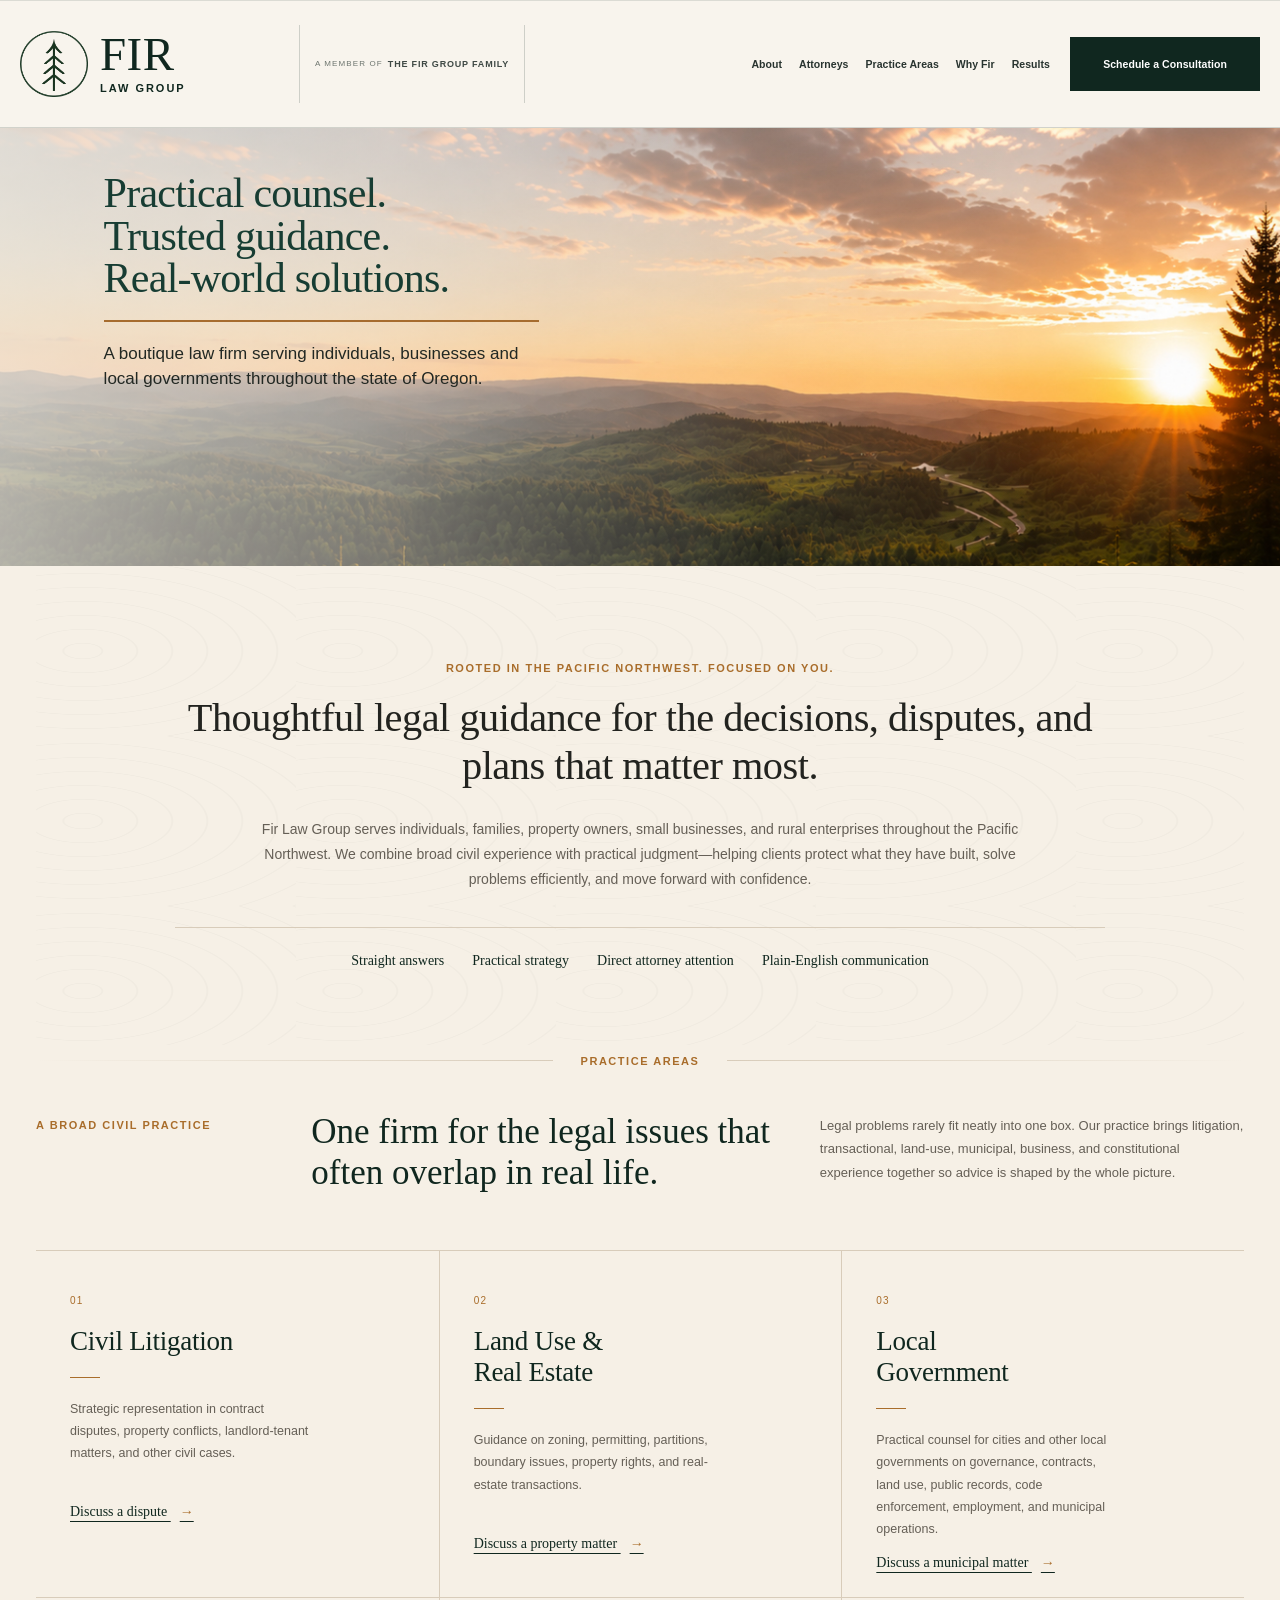
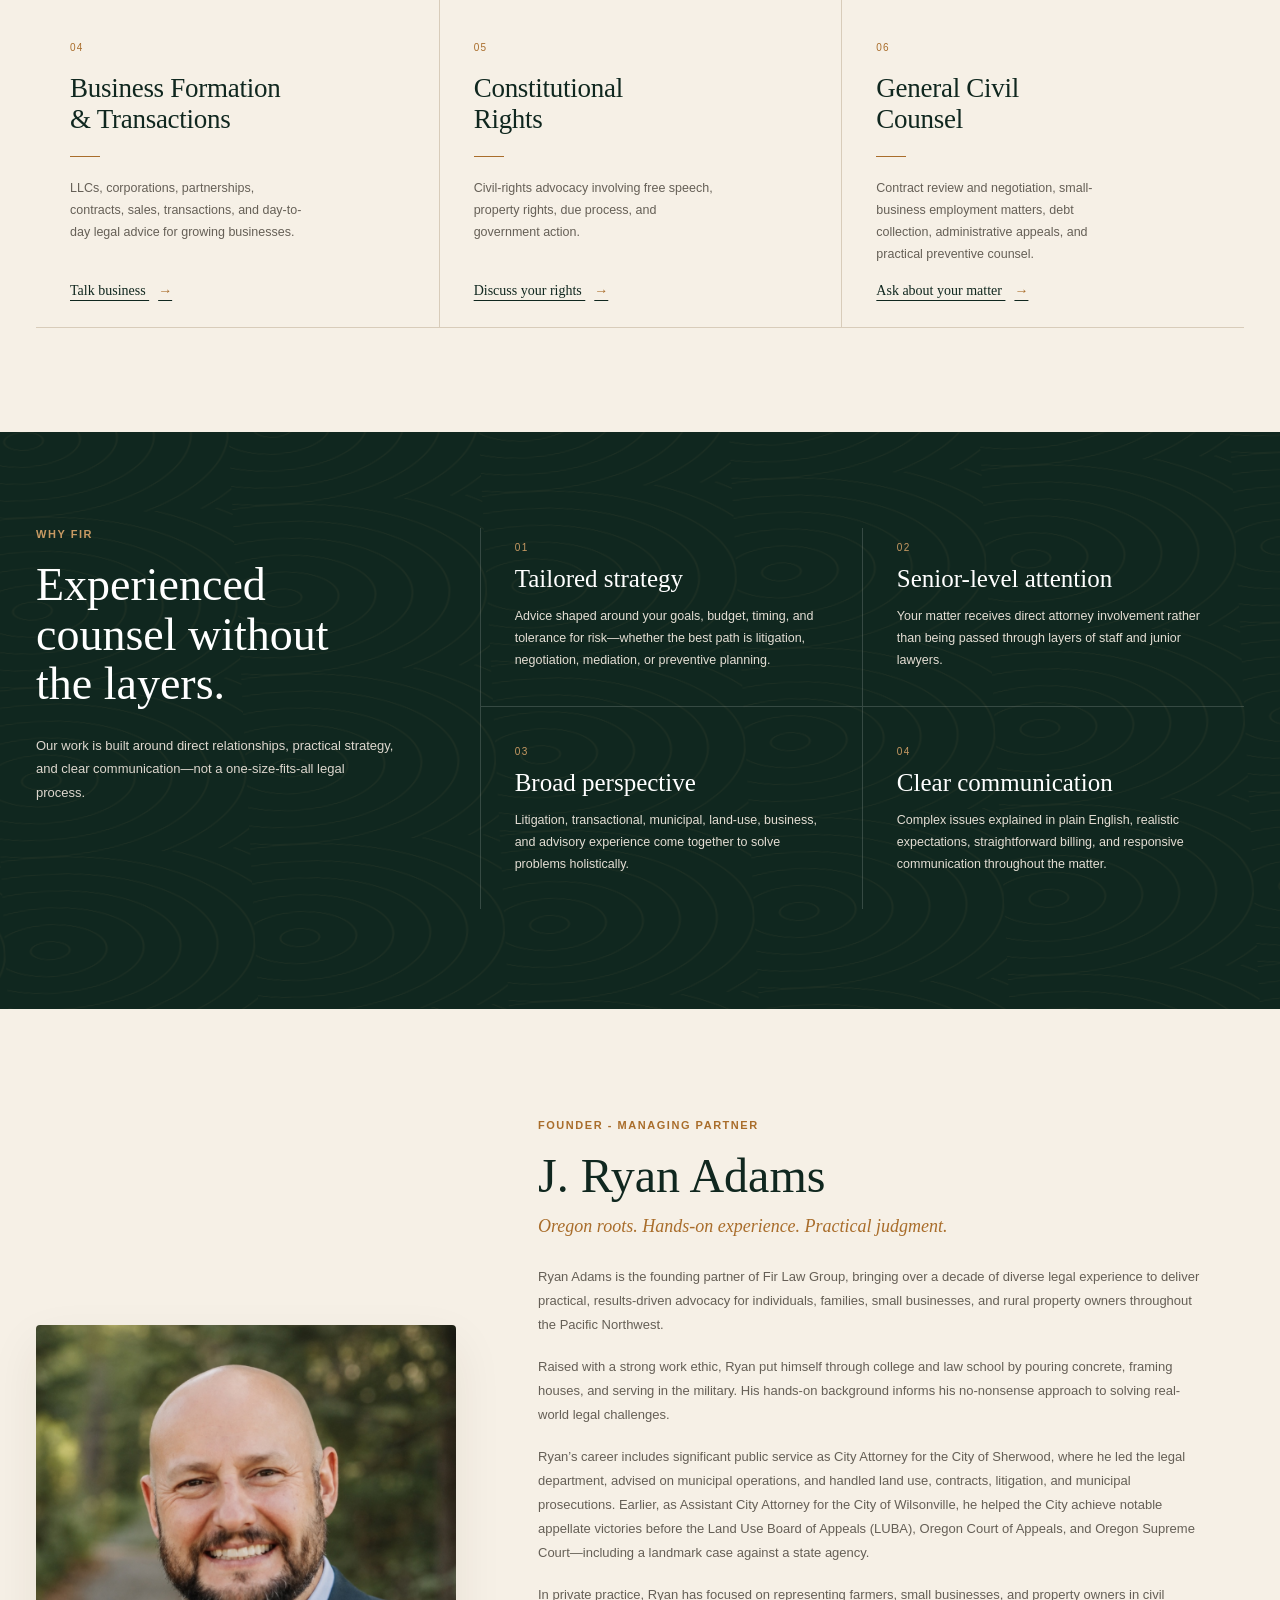
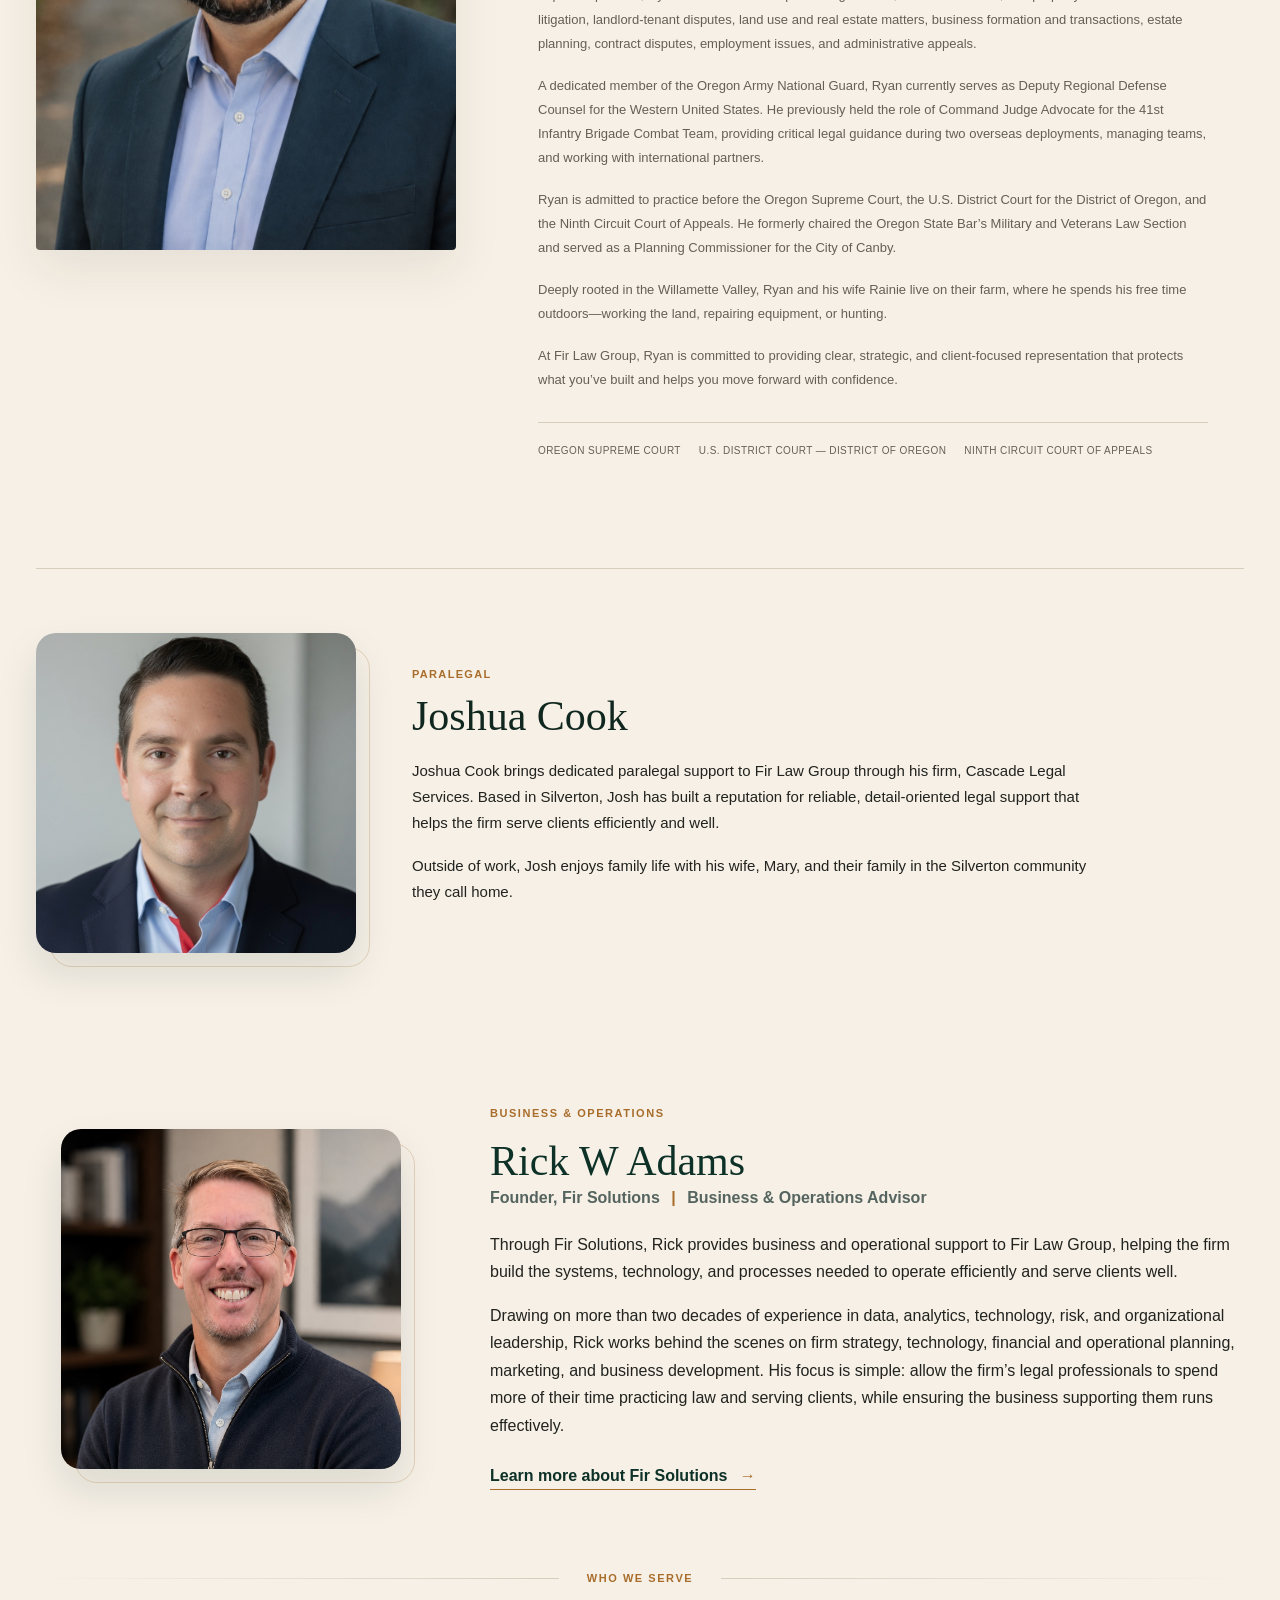
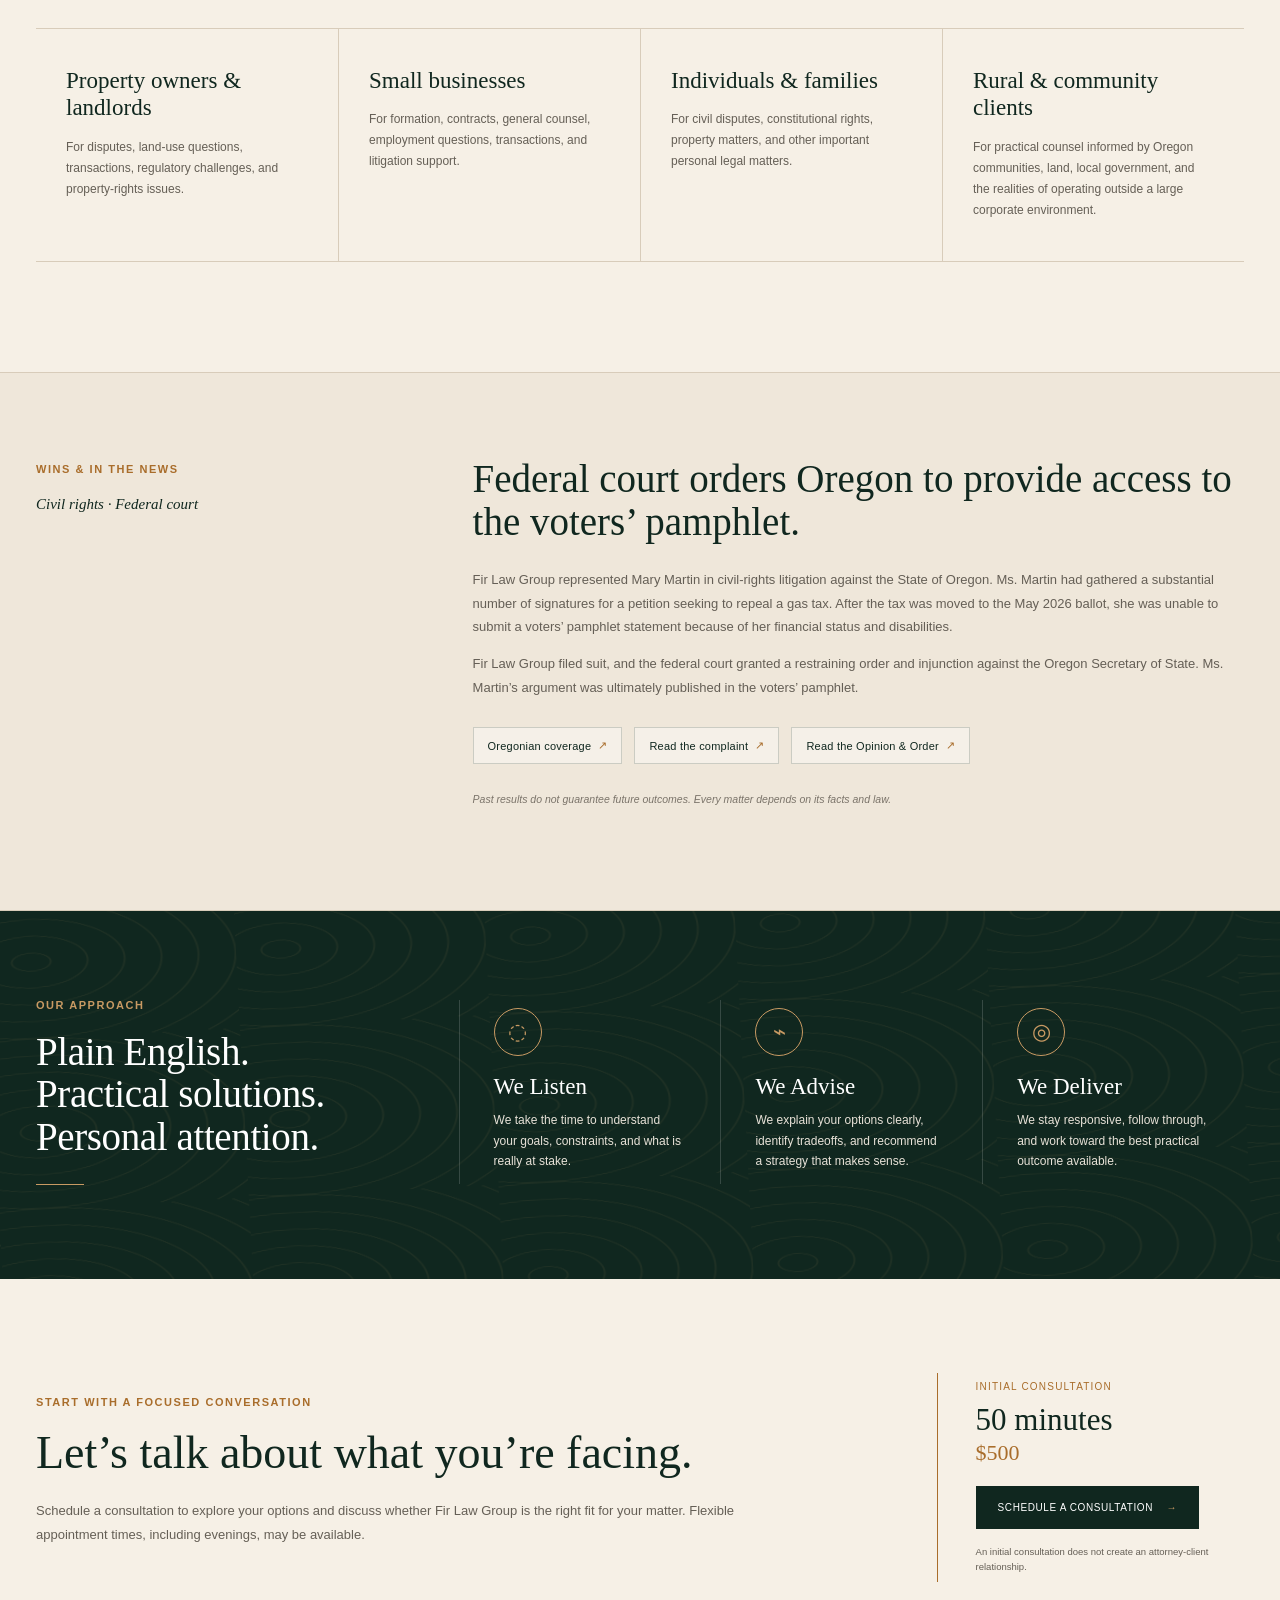
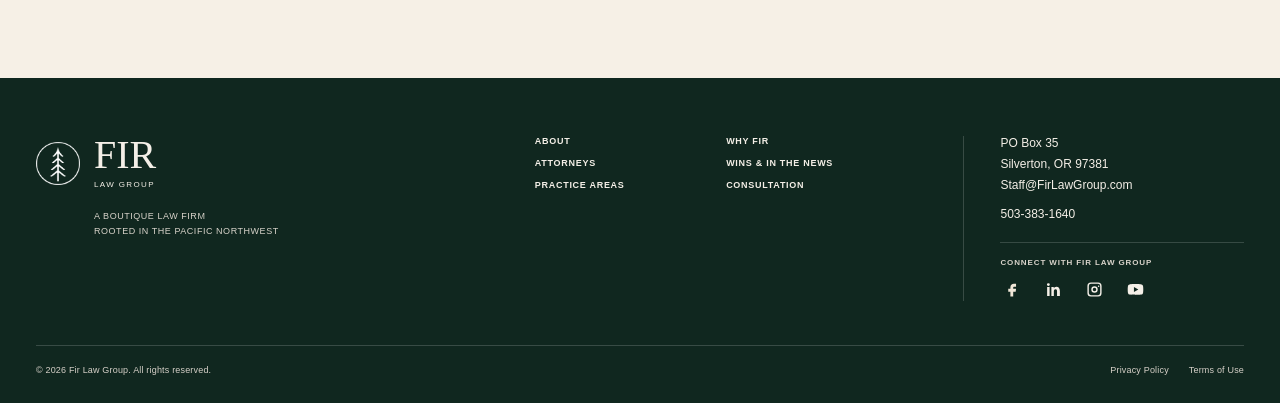
==== index.html @ db4da490 "Update Oregon tagline and local government practice copy" ====
<!doctype html>
<html lang="en">
<head>
  <meta name="site-build" content="2026-08-09-v123">
  <!-- Fir Law Group build 2026-08-09-v123 -->
  <meta charset="utf-8">
  <meta name="viewport" content="width=device-width, initial-scale=1">
  <title>Fir Law Group | Practical Counsel in the Pacific Northwest</title>
  <meta name="description" content="Fir Law Group is a boutique Oregon law firm providing practical counsel in civil litigation, land use and real estate, local government, business law, constitutional rights, and general civil matters.">
  <link rel="stylesheet" href="css/style-v138-natural-desktop-hero.css?v=140">
  <meta name="site-build-v124" content="rick-mobile-layout-fixed">
  <meta name="site-build-v125" content="rick-mobile-refined">
  <meta name="site-build-v126" content="rick-match-team-mobile">
  <meta name="site-build-v127" content="rick-match-josh">
  <meta name="site-build-v128" content="josh-rick-name-style-match-tony">

  <link rel="icon" href="favicon.ico?v=129" sizes="any">
  <link rel="icon" type="image/png" sizes="32x32" href="assets/favicon-32.png?v=129">
  <link rel="icon" type="image/png" sizes="16x16" href="assets/favicon-16.png?v=129">
  <link rel="apple-touch-icon" sizes="180x180" href="assets/apple-touch-icon.png?v=129">
<meta name="site-build-v130" content="tony-removed-phone-footer-restored"><meta name="site-build-v131" content="footer-phone-under-contact"><meta name="site-build-v132" content="rick-photo-match-josh"><meta name="site-build-v133" content="mobile-header-and-hero-refinement"><meta name="site-build-v134" content="mobile-sunset-hero-live-text"><meta name="site-build-v135" content="mobile-hero-precedence-and-rick-photo-match"><meta name="site-build-v136" content="forensics-style-desktop-header"><meta name="site-build-v137" content="footer-social-icons"></head>
<body>
  <a class="skip-link" href="#main">Skip to content</a>

  <header class="site-header">
    <div class="header-inner">
      <a class="v110-brand" href="#top" aria-label="Fir Law Group home">
        <img src="images/fir-law-mark.png" alt="">
        <span><strong>FIR</strong><small>LAW GROUP</small></span>
      </a>

      <div class="v110-family">
        <a class="v110-family-title" href="https://firgroup.org/" target="_blank" rel="noopener">
          <span>A Member of</span>
          <strong>The Fir Group Family</strong>
        </a>
        <div class="v110-family-links">
          <a href="https://firforensics.com/" target="_blank" rel="noopener">
            <img src="images/fir-law-mark.png" alt=""><span>Fir Forensics</span>
          </a>
          <a href="https://firsolutions.org/" target="_blank" rel="noopener">
            <img src="images/fir-law-mark.png" alt=""><span>Fir Solutions</span>
          </a>
        </div>
      </div>

      <div class="v110-social" aria-label="Fir Law Group social media">
        <a href="#" aria-label="Facebook"><svg viewBox="0 0 24 24"><path d="M14 8h3V4h-3c-3 0-5 2-5 5v2H6v4h3v7h4v-7h3.5l.5-4h-4V9c0-.7.3-1 1-1Z"/></svg></a>
        <a href="#" aria-label="LinkedIn"><svg viewBox="0 0 24 24"><path d="M6.5 8.5H3V21h3.5V8.5ZM4.75 3A2.05 2.05 0 1 0 4.75 7.1 2.05 2.05 0 0 0 4.75 3ZM21 14.1c0-3.8-2-5.9-4.8-5.9-2.2 0-3.2 1.2-3.8 2v-1.7H9V21h3.5v-6.2c0-1.6.3-3.2 2.4-3.2 2 0 2.1 1.9 2.1 3.3V21H21v-6.9Z"/></svg></a>
        <a href="#" aria-label="Instagram"><svg viewBox="0 0 24 24"><path d="M7 2h10a5 5 0 0 1 5 5v10a5 5 0 0 1-5 5H7a5 5 0 0 1-5-5V7a5 5 0 0 1 5-5Zm0 2a3 3 0 0 0-3 3v10a3 3 0 0 0 3 3h10a3 3 0 0 0 3-3V7a3 3 0 0 0-3-3H7Zm5 3.5A4.5 4.5 0 1 1 7.5 12 4.5 4.5 0 0 1 12 7.5Zm0 2A2.5 2.5 0 1 0 14.5 12 2.5 2.5 0 0 0 12 9.5ZM17.8 6.2a1.05 1.05 0 1 1-1.05 1.05A1.05 1.05 0 0 1 17.8 6.2Z"/></svg></a>
        <a href="#" aria-label="YouTube"><svg viewBox="0 0 24 24"><path d="M23 12s0-3.4-.4-5c-.2-1.2-1-2-2.2-2.2C18.5 4.3 12 4.3 12 4.3s-6.5 0-8.4.5C2.4 5 1.6 5.8 1.4 7 1 8.6 1 12 1 12s0 3.4.4 5c.2 1.2 1 2 2.2 2.2 1.9.5 8.4.5 8.4.5s6.5 0 8.4-.5c1.2-.2 2-1 2.2-2.2.4-1.6.4-5 .4-5ZM9.8 15.6V8.4l6.2 3.6-6.2 3.6Z"/></svg></a>
      </div>

      <nav class="v110-nav" aria-label="Primary navigation">
        <a href="#about">About</a>
        <a href="#attorneys">Attorneys</a>
        <a href="#practice-areas">Practice Areas</a>
        <a href="#why-fir">Why Fir</a>
        <a href="#results">Results</a>
        <a href="#contact">Contact</a>
      </nav>

      <div class="v117-contact">
        <a class="v110-cta" href="https://firlawgroup.cliogrow.com/book">Schedule a Consultation</a>
      </div>

      <button class="menu-button" type="button" aria-label="Open menu" aria-expanded="false" aria-controls="mobile-nav"><span>Menu</span></button>
</div>
    <nav id="mobile-nav" class="mobile-nav" aria-label="Mobile navigation" hidden>
      <div class="mobile-nav-inner">
        <div class="mobile-nav-links">
          <a href="#about">About</a>
          <a href="#attorneys">Attorneys</a>
          <a href="#practice-areas">Practice Areas</a>
          <a href="#why-fir">Why Fir</a>
          <a href="#results">Results</a>
          <a href="#contact">Contact</a>
        </div>

        <a class="mobile-consultation" href="https://firlawgroup.cliogrow.com/book">Schedule a Consultation <span>→</span></a>

        <div class="mobile-contact-row">
          <a class="mobile-phone" href="tel:+15033831640">503-383-1640</a>
          <a class="mobile-family" href="https://firgroup.org/" target="_blank" rel="noopener">A Member of The Fir Group Family</a>
        </div>

        <div class="mobile-social" aria-label="Fir Law Group social media">
          <a href="#" aria-label="Facebook" title="Facebook">
            <svg viewBox="0 0 24 24" aria-hidden="true"><path d="M14 8h3V4h-3c-3 0-5 2-5 5v2H6v4h3v7h4v-7h3.5l.5-4h-4V9c0-.7.3-1 1-1Z"/></svg>
          </a>
          <a href="#" aria-label="LinkedIn" title="LinkedIn">
            <svg viewBox="0 0 24 24" aria-hidden="true"><path d="M6.5 8.5H3V21h3.5V8.5ZM4.75 3A2.05 2.05 0 1 0 4.75 7.1 2.05 2.05 0 0 0 4.75 3ZM21 14.1c0-3.8-2-5.9-4.8-5.9-2.2 0-3.2 1.2-3.8 2v-1.7H9V21h3.5v-6.2c0-1.6.3-3.2 2.4-3.2 2 0 2.1 1.9 2.1 3.3V21H21v-6.9Z"/></svg>
          </a>
          <a href="#" aria-label="Instagram" title="Instagram">
            <svg viewBox="0 0 24 24" aria-hidden="true"><path d="M7 2h10a5 5 0 0 1 5 5v10a5 5 0 0 1-5 5H7a5 5 0 0 1-5-5V7a5 5 0 0 1 5-5Zm0 2a3 3 0 0 0-3 3v10a3 3 0 0 0 3 3h10a3 3 0 0 0 3-3V7a3 3 0 0 0-3-3H7Zm5 3.5A4.5 4.5 0 1 1 7.5 12 4.5 4.5 0 0 1 12 7.5Zm0 2A2.5 2.5 0 1 0 14.5 12 2.5 2.5 0 0 0 12 9.5ZM17.8 6.2a1.05 1.05 0 1 1-1.05 1.05A1.05 1.05 0 0 1 17.8 6.2Z"/></svg>
          </a>
          <a href="#" aria-label="YouTube" title="YouTube">
            <svg viewBox="0 0 24 24" aria-hidden="true"><path d="M23 12s0-3.4-.4-5c-.2-1.2-1-2-2.2-2.2C18.5 4.3 12 4.3 12 4.3s-6.5 0-8.4.5C2.4 5 1.6 5.8 1.4 7 1 8.6 1 12 1 12s0 3.4.4 5c.2 1.2 1 2 2.2 2.2 1.9.5 8.4.5 8.4.5s6.5 0 8.4-.5c1.2-.2 2-1 2.2-2.2.4-1.6.4-5 .4-5ZM9.8 15.6V8.4l6.2 3.6-6.2 3.6Z"/></svg>
          </a>
        </div>
      </div>
    </nav>
  </header>

  <main id="main">
    <section id="top" class="hero-v69-locked" aria-label="Fir Law Group">
  <div class="hero-desktop-v138">
    <img src="images/hero-desktop-natural-v138.jpg" alt="Sunset over a forested Pacific Northwest valley">
    <div class="hero-desktop-v138-copy">
      <h1><span>Practical counsel.</span><span>Trusted guidance.</span><span>Real-world solutions.</span></h1>
      <span class="hero-desktop-v138-rule" aria-hidden="true"></span>
      <p>A boutique law firm serving individuals, businesses and local governments throughout the state of Oregon.</p>
    </div>
  </div>
  <div class="hero-mobile-v134">
    <img src="images/hero-mobile-sunset-v134.jpg" alt="Sunset over a forested Pacific Northwest valley">
    <div class="hero-mobile-v134-copy">
      <h1><span>Practical counsel.</span><span>Trusted guidance.</span><span>Real-world solutions.</span></h1>
      <span class="hero-mobile-v134-rule" aria-hidden="true"></span>
      <p>A boutique law firm serving individuals, businesses and local governments throughout the state of Oregon.</p>
    </div>
  </div>
</section>

    <section id="about" class="intro section-shell">
      <p class="eyebrow">Rooted in the Pacific Northwest. Focused on you.</p>
      <h2>Thoughtful legal guidance for the decisions, disputes, and plans that matter most.</h2>
      <p class="intro-copy">Fir Law Group serves individuals, families, property owners, small businesses, and rural enterprises throughout the Pacific Northwest. We combine broad civil experience with practical judgment—helping clients protect what they have built, solve problems efficiently, and move forward with confidence.</p>
      <div class="intro-proof" aria-label="How Fir Law Group works">
        <span>Straight answers</span><span>Practical strategy</span><span>Direct attorney attention</span><span>Plain-English communication</span>
      </div>
    </section>

    <section id="practice-areas" class="practice practice-expanded section-shell" aria-labelledby="practice-title">
      <div class="section-rule"><span></span><h2 id="practice-title">Practice Areas</h2><span></span></div>
      <div class="practice-intro">
        <p class="eyebrow">A broad civil practice</p>
        <h3>One firm for the legal issues that often overlap in real life.</h3>
        <p>Legal problems rarely fit neatly into one box. Our practice brings litigation, transactional, land-use, municipal, business, and constitutional experience together so advice is shaped by the whole picture.</p>
      </div>
      <div class="practice-grid practice-grid-six">
        <article><span class="num">01</span><h3>Civil Litigation</h3><div class="mini-rule"></div><p>Strategic representation in contract disputes, property conflicts, landlord-tenant matters, and other civil cases.</p><a href="#consultation">Discuss a dispute <span>→</span></a></article>
        <article><span class="num">02</span><h3>Land Use &amp;<br>Real Estate</h3><div class="mini-rule"></div><p>Guidance on zoning, permitting, partitions, boundary issues, property rights, and real-estate transactions.</p><a href="#consultation">Discuss a property matter <span>→</span></a></article>
        <article><span class="num">03</span><h3>Local<br>Government</h3><div class="mini-rule"></div><p>Practical counsel for cities and other local governments on governance, contracts, land use, public records, code enforcement, employment, and municipal operations.</p><a href="#consultation">Discuss a municipal matter <span>→</span></a></article>
        <article><span class="num">04</span><h3>Business Formation<br>&amp; Transactions</h3><div class="mini-rule"></div><p>LLCs, corporations, partnerships, contracts, sales, transactions, and day-to-day legal advice for growing businesses.</p><a href="#consultation">Talk business <span>→</span></a></article>
        <article><span class="num">05</span><h3>Constitutional<br>Rights</h3><div class="mini-rule"></div><p>Civil-rights advocacy involving free speech, property rights, due process, and government action.</p><a href="#consultation">Discuss your rights <span>→</span></a></article>
        <article><span class="num">06</span><h3>General Civil<br>Counsel</h3><div class="mini-rule"></div><p>Contract review and negotiation, small-business employment matters, debt collection, administrative appeals, and practical preventive counsel.</p><a href="#consultation">Ask about your matter <span>→</span></a></article>
      </div>
    </section>

    <section id="why-fir" class="why-fir">
      <div class="topo" aria-hidden="true"></div>
      <div class="why-inner section-shell">
        <div class="why-lead">
          <p class="eyebrow">Why Fir</p>
          <h2>Experienced counsel without the layers.</h2>
          <p>Our work is built around direct relationships, practical strategy, and clear communication—not a one-size-fits-all legal process.</p>
        </div>
        <div class="why-grid">
          <article><span>01</span><h3>Tailored strategy</h3><p>Advice shaped around your goals, budget, timing, and tolerance for risk—whether the best path is litigation, negotiation, mediation, or preventive planning.</p></article>
          <article><span>02</span><h3>Senior-level attention</h3><p>Your matter receives direct attorney involvement rather than being passed through layers of staff and junior lawyers.</p></article>
          <article><span>03</span><h3>Broad perspective</h3><p>Litigation, transactional, municipal, land-use, business, and advisory experience come together to solve problems holistically.</p></article>
          <article><span>04</span><h3>Clear communication</h3><p>Complex issues explained in plain English, realistic expectations, straightforward billing, and responsive communication throughout the matter.</p></article>
        </div>
      </div>
    </section>

    <section id="attorneys" class="attorney-feature section-shell" aria-labelledby="attorney-title">
      <div class="attorney-feature-photo"><img src="images/ryan-v76.jpeg" alt="J. Ryan Adams"></div>
      <div class="attorney-feature-copy">
        <p class="eyebrow">Founder - Managing Partner</p>
        <h2 id="attorney-title">J. Ryan Adams</h2>
        <p class="attorney-deck">Oregon roots. Hands-on experience. Practical judgment.</p>

        <p>Ryan Adams is the founding partner of Fir Law Group, bringing over a decade of diverse legal experience to deliver practical, results-driven advocacy for individuals, families, small businesses, and rural property owners throughout the Pacific Northwest.</p>
        <p>Raised with a strong work ethic, Ryan put himself through college and law school by pouring concrete, framing houses, and serving in the military. His hands-on background informs his no-nonsense approach to solving real-world legal challenges.</p>
        <p>Ryan’s career includes significant public service as City Attorney for the City of Sherwood, where he led the legal department, advised on municipal operations, and handled land use, contracts, litigation, and municipal prosecutions. Earlier, as Assistant City Attorney for the City of Wilsonville, he helped the City achieve notable appellate victories before the Land Use Board of Appeals (LUBA), Oregon Court of Appeals, and Oregon Supreme Court—including a landmark case against a state agency.</p>
        <p>In private practice, Ryan has focused on representing farmers, small businesses, and property owners in civil litigation, landlord-tenant disputes, land use and real estate matters, business formation and transactions, estate planning, contract disputes, employment issues, and administrative appeals.</p>
        <p>A dedicated member of the Oregon Army National Guard, Ryan currently serves as Deputy Regional Defense Counsel for the Western United States. He previously held the role of Command Judge Advocate for the 41st Infantry Brigade Combat Team, providing critical legal guidance during two overseas deployments, managing teams, and working with international partners.</p>
        <p>Ryan is admitted to practice before the Oregon Supreme Court, the U.S. District Court for the District of Oregon, and the Ninth Circuit Court of Appeals. He formerly chaired the Oregon State Bar’s Military and Veterans Law Section and served as a Planning Commissioner for the City of Canby.</p>
        <p>Deeply rooted in the Willamette Valley, Ryan and his wife Rainie live on their farm, where he spends his free time outdoors—working the land, repairing equipment, or hunting.</p>
        <p>At Fir Law Group, Ryan is committed to providing clear, strategic, and client-focused representation that protects what you’ve built and helps you move forward with confidence.</p>
<div class="credentials">
          <span>Oregon Supreme Court</span><span>U.S. District Court — District of Oregon</span><span>Ninth Circuit Court of Appeals</span>
        </div>
      </div>
    </section>
<section class="paralegal-profile section-shell" aria-labelledby="joshua-cook-title">
      <div class="paralegal-photo">
        <img src="images/josh-v139.jpeg" alt="Joshua Cook, Paralegal">
      </div>
      <div class="paralegal-copy">
        <p class="eyebrow">Paralegal</p>
        <h2 id="joshua-cook-title">Joshua Cook</h2>
        <p>Joshua Cook brings dedicated paralegal support to Fir Law Group through his firm, Cascade Legal Services. Based in Silverton, Josh has built a reputation for reliable, detail-oriented legal support that helps the firm serve clients efficiently and well.</p>
        <p>Outside of work, Josh enjoys family life with his wife, Mary, and their family in the Silverton community they call home.</p>
      </div>
    </section>


    <section class="solutions-profile-v82 section-shell" aria-labelledby="rick-adams-title">
      <div class="solutions-profile-v82-photo">
        <img src="images/rick-adams-v82.jpeg" alt="Rick W Adams, Founder of Fir Solutions">
      </div>
      <div class="solutions-profile-v82-copy">
        <p class="eyebrow">Business &amp; Operations</p>
        <h2 id="rick-adams-title">Rick W Adams</h2>
        <p class="solutions-profile-v82-role">Founder, Fir Solutions <span>|</span> Business &amp; Operations Advisor</p>
        <p>Through Fir Solutions, Rick provides business and operational support to Fir Law Group, helping the firm build the systems, technology, and processes needed to operate efficiently and serve clients well.</p>
        <p>Drawing on more than two decades of experience in data, analytics, technology, risk, and organizational leadership, Rick works behind the scenes on firm strategy, technology, financial and operational planning, marketing, and business development. His focus is simple: allow the firm’s legal professionals to spend more of their time practicing law and serving clients, while ensuring the business supporting them runs effectively.</p>
        <a class="solutions-profile-v82-link" href="https://firsolutions.org/" target="_blank" rel="noopener">Learn more about Fir Solutions <span>→</span></a>
      </div>
    </section>

    <section class="who-we-serve section-shell" aria-labelledby="serve-title">
      <div class="section-rule"><span></span><h2 id="serve-title">Who We Serve</h2><span></span></div>
      <div class="serve-grid">
        <article><h3>Property owners &amp; landlords</h3><p>For disputes, land-use questions, transactions, regulatory challenges, and property-rights issues.</p></article>
        <article><h3>Small businesses</h3><p>For formation, contracts, general counsel, employment questions, transactions, and litigation support.</p></article>
        <article><h3>Individuals &amp; families</h3><p>For civil disputes, constitutional rights, property matters, and other important personal legal matters.</p></article>
        <article><h3>Rural &amp; community clients</h3><p>For practical counsel informed by Oregon communities, land, local government, and the realities of operating outside a large corporate environment.</p></article>
      </div>
    </section>

    <section id="results" class="selected-matter wins-news">
      <div class="selected-matter-inner section-shell">
        <div class="result-label">
          <p class="eyebrow">Wins &amp; In the News</p>
          <span class="result-kicker">Civil rights · Federal court</span>
        </div>
        <div class="result-copy">
          <h2>Federal court orders Oregon to provide access to the voters’ pamphlet.</h2>
          <p>Fir Law Group represented Mary Martin in civil-rights litigation against the State of Oregon. Ms. Martin had gathered a substantial number of signatures for a petition seeking to repeal a gas tax. After the tax was moved to the May 2026 ballot, she was unable to submit a voters’ pamphlet statement because of her financial status and disabilities.</p>
          <p>Fir Law Group filed suit, and the federal court granted a restraining order and injunction against the Oregon Secretary of State. Ms. Martin’s argument was ultimately published in the voters’ pamphlet.</p>
          <div class="result-links" aria-label="Mary Martin matter resources">
            <a href="https://www.oregonlive.com/politics/2026/03/judge-rules-state-must-let-disabled-senior-submit-anti-gas-tax-argument-for-voters-pamphlet.html" target="_blank" rel="noopener">Oregonian coverage <span>↗</span></a>
            <a href="https://www.firlawgroup.com/s/COMPLAINT_W_EX_Martin.pdf" target="_blank" rel="noopener">Read the complaint <span>↗</span></a>
            <a href="https://www.firlawgroup.com/s/Opinion-and-Order.pdf" target="_blank" rel="noopener">Read the Opinion &amp; Order <span>↗</span></a>
          </div>
          <p class="result-note">Past results do not guarantee future outcomes. Every matter depends on its facts and law.</p>
        </div>
      </div>
    </section>

    <section id="approach" class="approach approach-v17">
      <div class="topo" aria-hidden="true"></div>
      <div class="approach-inner section-shell">
        <div class="approach-lead">
          <p class="eyebrow">Our Approach</p>
          <h2>Plain English.<br>Practical solutions.<br>Personal attention.</h2>
          <div class="gold-line"></div>
        </div>
        <div class="approach-steps">
          <article><div class="approach-icon">◌</div><h3>We Listen</h3><p>We take the time to understand your goals, constraints, and what is really at stake.</p></article>
          <article><div class="approach-icon">⌁</div><h3>We Advise</h3><p>We explain your options clearly, identify tradeoffs, and recommend a strategy that makes sense.</p></article>
          <article><div class="approach-icon">◎</div><h3>We Deliver</h3><p>We stay responsive, follow through, and work toward the best practical outcome available.</p></article>
        </div>
      </div>
    </section>

    <section id="consultation" class="consultation-section section-shell">
      <div class="consultation-lead">
        <p class="eyebrow">Start with a focused conversation</p>
        <h2>Let’s talk about what you’re facing.</h2>
        <p>Schedule a consultation to explore your options and discuss whether Fir Law Group is the right fit for your matter. Flexible appointment times, including evenings, may be available.</p>
      </div>
      <div class="consultation-card">
        <span class="consultation-meta">Initial Consultation</span>
        <strong>50 minutes</strong>
        <span class="consultation-price">$500</span>
        <a href="https://firlawgroup.cliogrow.com/book" class="consultation-button">Schedule a Consultation <span>→</span></a>
        <p>An initial consultation does not create an attorney-client relationship.</p>
      </div>
    </section>
  </main>

  <footer id="contact" class="site-footer">
    <div class="footer-inner section-shell">
      <div class="footer-brand">
        <div class="footer-logo"><img src="images/fir-law-mark.png" alt=""><span><strong>FIR</strong><small>LAW GROUP</small></span></div>
        <p>A boutique law firm<br>rooted in the Pacific Northwest</p>
      </div>
      <nav class="footer-nav" aria-label="Footer navigation">
        <div><a href="#about">About</a><a href="#attorneys">Attorneys</a><a href="#practice-areas">Practice Areas</a></div>
        <div><a href="#why-fir">Why Fir</a><a href="#results">Wins &amp; In the News</a><a href="#consultation">Consultation</a></div>
      </nav>
      <address class="footer-contact">
        
        <span>PO Box 35</span>
        <span>Silverton, OR 97381</span>
        <a href="mailto:Staff@FirLawGroup.com">Staff@FirLawGroup.com</a>
            <a class="footer-phone-v131" href="tel:+15033831640">503-383-1640</a>
        <div class="footer-social-v137">
          <span>Connect with Fir Law Group</span>
          <div class="footer-social-v137-icons" aria-label="Fir Law Group social media">
            <a href="#" aria-label="Facebook" title="Facebook"><svg viewBox="0 0 24 24" aria-hidden="true"><path d="M14 8h3V4h-3c-3 0-5 2-5 5v2H6v4h3v7h4v-7h3.5l.5-4h-4V9c0-.7.3-1 1-1Z"/></svg></a>
            <a href="#" aria-label="LinkedIn" title="LinkedIn"><svg viewBox="0 0 24 24" aria-hidden="true"><path d="M6.5 8.5H3V21h3.5V8.5ZM4.75 3A2.05 2.05 0 1 0 4.75 7.1 2.05 2.05 0 0 0 4.75 3ZM21 14.1c0-3.8-2-5.9-4.8-5.9-2.2 0-3.2 1.2-3.8 2v-1.7H9V21h3.5v-6.2c0-1.6.3-3.2 2.4-3.2 2 0 2.1 1.9 2.1 3.3V21H21v-6.9Z"/></svg></a>
            <a href="#" aria-label="Instagram" title="Instagram"><svg viewBox="0 0 24 24" aria-hidden="true"><path d="M7 2h10a5 5 0 0 1 5 5v10a5 5 0 0 1-5 5H7a5 5 0 0 1-5-5V7a5 5 0 0 1 5-5Zm0 2a3 3 0 0 0-3 3v10a3 3 0 0 0 3 3h10a3 3 0 0 0 3-3V7a3 3 0 0 0-3-3H7Zm5 3.5A4.5 4.5 0 1 1 7.5 12 4.5 4.5 0 0 1 12 7.5Zm0 2A2.5 2.5 0 1 0 14.5 12 2.5 2.5 0 0 0 12 9.5ZM17.8 6.2a1.05 1.05 0 1 1-1.05 1.05A1.05 1.05 0 0 1 17.8 6.2Z"/></svg></a>
            <a href="#" aria-label="YouTube" title="YouTube"><svg viewBox="0 0 24 24" aria-hidden="true"><path d="M23 12s0-3.4-.4-5c-.2-1.2-1-2-2.2-2.2C18.5 4.3 12 4.3 12 4.3s-6.5 0-8.4.5C2.4 5 1.6 5.8 1.4 7 1 8.6 1 12 1 12s0 3.4.4 5c.2 1.2 1 2 2.2 2.2 1.9.5 8.4.5 8.4.5s6.5 0 8.4-.5c1.2-.2 2-1 2.2-2.2.4-1.6.4-5 .4-5ZM9.8 15.6V8.4l6.2 3.6-6.2 3.6Z"/></svg></a>
          </div>
        </div>
      </address>
    </div>
    <div class="footer-bottom section-shell"><span>© 2026 Fir Law Group. All rights reserved.</span><span><a href="#">Privacy Policy</a><a href="#">Terms of Use</a></span></div>
</footer>

  <script src="js/site-v124-rick-mobile.js?v=140"></script>
</body>
</html>
---- css/style-v138-natural-desktop-hero.css ----
:root{
  --cream:#f6f0e6;
  --cream2:#fbf8f2;
  --cream3:#efe7da;
  --fir:#10271f;
  --fir2:#0d3128;
  --bronze:#a96d2b;
  --bronze-soft:#c89a63;
  --char:#22231f;
  --muted:#655f56;
  --line:#d8ccba;
  --max:1240px;
  --serif:"Iowan Old Style","Baskerville","Times New Roman",serif;
  --sans:"Avenir Next",Avenir,"Helvetica Neue",Arial,sans-serif;
}
*{box-sizing:border-box}
html{scroll-behavior:smooth}
body{margin:0;background:var(--cream);color:var(--char);font-family:var(--sans);-webkit-font-smoothing:antialiased;text-rendering:optimizeLegibility}
a{transition:color .2s ease,background .2s ease,border-color .2s ease,transform .2s ease}
.skip-link{position:absolute;left:-999px;top:8px;background:white;color:black;padding:10px 14px;z-index:1000}.skip-link:focus{left:8px}
.section-shell{width:min(calc(100% - 72px),var(--max));margin-inline:auto}

/* Header — restrained, architectural, Fir-family */
.site-header{background:rgba(250,247,241,.94);border-bottom:1px solid rgba(16,39,31,.08);position:sticky;top:0;z-index:20;backdrop-filter:blur(16px)}
.header-inner{height:94px;width:min(calc(100% - 56px),1440px);margin:auto;display:grid;grid-template-columns:auto auto 1fr auto auto;align-items:center;gap:30px}
.brand{display:flex;align-items:center;gap:12px;text-decoration:none;color:var(--fir);padding-right:24px;border-right:1px solid var(--line)}
.brand-mark{width:38px;height:54px;object-fit:contain}.brand-text{display:flex;flex-direction:column;line-height:.8}.brand-text strong{font:400 46px/.8 var(--serif);letter-spacing:.025em}.brand-text small{font-size:9px;letter-spacing:.2em;margin-top:10px;font-weight:600}
.family-note{font-size:9px;line-height:1.6;letter-spacing:.12em;color:#3c413b;text-transform:uppercase;min-width:132px}.family-note span{font-weight:700;color:var(--fir)}
.main-nav{display:flex;justify-content:center;gap:28px}.main-nav a,.footer-nav a{color:var(--char);text-decoration:none;text-transform:uppercase;font-size:10px;font-weight:700;letter-spacing:.08em}.main-nav a:hover{color:var(--bronze)}
.header-cta{background:var(--fir);color:#fff;text-decoration:none;text-transform:uppercase;font-size:9px;letter-spacing:.08em;line-height:1.3;padding:16px 18px;text-align:center;min-width:142px;border:1px solid var(--fir)}.header-cta:hover{background:#17382d}
.phone{color:var(--fir);text-decoration:none;font-size:12px;white-space:nowrap;letter-spacing:.02em}.menu-button,.mobile-nav{display:none}

/* Hero — keep approved art, let it breathe */
.hero{position:relative;min-height:620px;width:100%;background:#e9dfd1;overflow:hidden;display:flex;align-items:center;isolation:isolate}.hero-bg{position:absolute;z-index:-2;top:0;left:0;width:100%;height:100%;min-width:100%;min-height:100%;object-fit:cover;object-position:55% 48%;display:block;background:#e9dfd1}.hero:after{content:"";position:absolute;z-index:-3;inset:0;background:#e9dfd1}.hero-overlay{position:absolute;z-index:-1;inset:0;background:linear-gradient(90deg,rgba(247,242,233,.98) 0%,rgba(247,242,233,.94) 30%,rgba(247,242,233,.80) 48%,rgba(247,242,233,.28) 68%,rgba(247,242,233,0) 84%);pointer-events:none}.hero-content{position:relative;z-index:1;padding-top:70px;padding-bottom:72px}.hero-eyebrow{margin:0 0 18px;color:var(--bronze);text-transform:uppercase;letter-spacing:.13em;font-size:11px;font-weight:700}.hero h1{margin:0;color:var(--fir);font:400 clamp(48px,5vw,78px)/1.02 Georgia,'Times New Roman',serif;letter-spacing:-.025em;max-width:760px}.hero-rule{width:54px;height:2px;background:var(--bronze);margin:26px 0 24px}.hero-sub{max-width:560px;margin:0 0 30px;color:#35352f;font-size:18px;line-height:1.55}.hero-cta{display:inline-flex;align-items:center;gap:18px;background:var(--fir);color:white;text-decoration:none;text-transform:uppercase;letter-spacing:.04em;font-size:11px;font-weight:700;padding:18px 24px}.hero-cta span{color:#d7a75f;font-size:18px;line-height:1}.hero-cta:hover{background:#17372c}.hero-accessible,.hero-art{display:none}
.intro{position:relative;text-align:center;padding:96px 0 76px}
.intro:before{content:"";position:absolute;inset:0;pointer-events:none;opacity:.035;background-image:repeating-radial-gradient(ellipse at 18% 50%,transparent 0 18px,rgba(16,39,31,.65) 19px 20px,transparent 21px 35px);background-size:260px 170px}
.intro>*{position:relative}.eyebrow{text-transform:uppercase;letter-spacing:.14em;font-size:11px;color:var(--bronze);font-weight:700;margin:0 0 20px}.intro h2{font:400 clamp(31px,3.15vw,50px)/1.2 var(--serif);letter-spacing:-.012em;color:var(--char);max-width:920px;margin:0 auto 26px}.intro-copy{font-size:14px;line-height:1.82;color:var(--muted);max-width:760px;margin:auto}

/* Section marker */
.section-rule{display:grid;grid-template-columns:1fr auto 1fr;align-items:center;gap:28px;margin-bottom:44px}.section-rule span{height:1px;background:linear-gradient(90deg,transparent,var(--line))}.section-rule span:last-child{background:linear-gradient(90deg,var(--line),transparent)}.section-rule h2{margin:0;color:var(--bronze);font-size:11px;text-transform:uppercase;letter-spacing:.14em}

/* Practice — more editorial, less card-grid */
.practice{padding:18px 0 104px}.practice-grid{display:grid;grid-template-columns:repeat(4,1fr);border-top:1px solid var(--line)}.practice-grid article{padding:44px 34px 26px;min-height:318px;border-left:1px solid var(--line)}.practice-grid article:first-child{border-left:0}.num{font-size:10px;letter-spacing:.12em;color:var(--bronze);display:block;margin-bottom:20px}.practice-grid h3{font:400 27px/1.16 var(--serif);margin:0;color:var(--fir);letter-spacing:-.01em}.mini-rule{width:30px;height:1px;background:var(--bronze);margin:20px 0}.practice-grid p{font-size:12.5px;line-height:1.78;color:var(--muted);min-height:92px;max-width:240px}.practice-grid a,.attorney a{color:var(--fir);text-underline-offset:5px;text-decoration-thickness:1px;font:400 14px var(--serif)}.practice-grid a:hover,.attorney a:hover{color:var(--bronze)}.practice-grid a span,.attorney a span{color:var(--bronze);padding-left:9px}

/* Attorneys — smaller portraits, more gallery-like */
.attorneys{display:grid;grid-template-columns:1fr 1fr;gap:86px;padding:6px 0 112px;border-bottom:1px solid var(--line)}.attorney{display:grid;grid-template-columns:minmax(180px,218px) 1fr;gap:34px;align-items:center}.portrait-wrap{overflow:hidden;border-radius:6px;background:#ddd;box-shadow:0 14px 38px rgba(58,46,34,.07)}.portrait-wrap img{width:100%;aspect-ratio:4/5;object-fit:cover;display:block}.attorney-copy{padding-right:8px}.attorney-copy h2{font:400 29px/1.13 var(--serif);letter-spacing:-.008em;color:var(--fir);margin:0 0 8px}.role{color:var(--bronze);font:italic 13px var(--serif);margin:0}.attorney-copy>p:not(.role){font-size:12.5px;line-height:1.85;color:var(--muted);margin:0 0 25px;max-width:310px}

/* Approach — Northwest sophistication via texture, not decoration */
.approach{position:relative;background:var(--fir);color:#fff;overflow:hidden;border-top:1px solid rgba(255,255,255,.04)}.topo{position:absolute;inset:-20%;opacity:.08;background-image:repeating-radial-gradient(ellipse at 18% 55%,transparent 0 18px,rgba(211,165,102,.9) 19px 20px,transparent 21px 37px);background-size:250px 170px;transform:rotate(-3deg)}.approach-inner{position:relative;padding:88px 0 94px;display:grid;grid-template-columns:.9fr 2.1fr;gap:86px;align-items:center}.approach-lead h2{font:400 39px/1.09 var(--serif);letter-spacing:-.01em;margin:0}.approach-lead .eyebrow{color:var(--bronze-soft)}.gold-line{width:48px;height:1px;background:var(--bronze-soft);margin-top:26px}.approach-steps{display:grid;grid-template-columns:repeat(3,1fr)}.approach-steps article{padding:8px 34px 12px;text-align:left;border-left:1px solid rgba(255,255,255,.16)}.approach-icon{width:48px;height:48px;border:1px solid var(--bronze-soft);border-radius:50%;margin:0 0 18px;display:grid;place-items:center;color:var(--bronze-soft);font-size:22px}.approach-steps h3{font:400 23px var(--serif);margin:0 0 10px}.approach-steps p{font-size:12px;line-height:1.72;color:#e8e2d8;margin:0;max-width:190px}

/* Conversation */
.conversation{min-height:154px;display:grid;grid-template-columns:auto 1fr auto;align-items:center;gap:34px;padding-top:34px;padding-bottom:34px}.sprig{font:400 50px var(--serif);color:var(--bronze)}.conversation h2{font:400 30px var(--serif);letter-spacing:-.01em;margin:0 0 7px;color:var(--fir)}.conversation p{margin:0;color:var(--muted);font-size:13px}.outline-cta{border:1px solid var(--bronze);padding:18px 34px;text-decoration:none;color:var(--bronze);text-transform:uppercase;font-size:10px;letter-spacing:.08em;min-width:304px;text-align:center}.outline-cta:hover{background:rgba(169,109,43,.05)}

/* Footer */
.site-footer{background:var(--fir);color:#f4efe7}.footer-inner{display:grid;grid-template-columns:1.2fr 1fr .8fr;gap:78px;padding:58px 0 44px}.footer-logo{display:flex;align-items:center;gap:14px}.footer-logo img{width:44px;height:56px;object-fit:contain;filter:brightness(0) invert(1)}.footer-logo span{display:flex;flex-direction:column}.footer-logo strong{font:400 40px/.8 var(--serif)}.footer-logo small{font-size:8px;letter-spacing:.17em;margin-top:9px}.footer-brand p{text-transform:uppercase;font-size:9px;letter-spacing:.06em;line-height:1.7;color:#d8d3ca;margin:17px 0 0 58px}.footer-nav{display:grid;grid-template-columns:1fr 1fr;gap:32px}.footer-nav div{display:flex;flex-direction:column;gap:12px}.footer-nav a{color:#f4efe7;font-size:9px}.footer-contact{font-style:normal;display:flex;flex-direction:column;gap:7px;border-left:1px solid rgba(255,255,255,.17);padding-left:36px;font-size:12px}.footer-contact a{color:#f4efe7;text-decoration:none}.footer-contact a:first-child{font:400 21px var(--serif);color:#f1e7d8}.footer-bottom{display:flex;justify-content:space-between;padding:19px 0 28px;border-top:1px solid rgba(255,255,255,.17);font-size:9px;letter-spacing:.02em;color:#d6d0c8}.footer-bottom a{color:#d6d0c8;text-decoration:none;margin-left:20px}

@media(max-width:1180px){.header-inner{grid-template-columns:auto 1fr auto auto}.family-note{display:none}.main-nav{gap:18px}.attorneys{gap:44px}.attorney{grid-template-columns:180px 1fr}.approach-inner{gap:42px}.approach-steps article{padding:8px 20px}}
@media(max-width:900px){.header-inner{height:82px;grid-template-columns:auto 1fr auto}.main-nav,.header-cta,.phone{display:none}.menu-button{display:block;background:var(--fir);color:white;border:0;padding:12px 16px}.mobile-nav{background:var(--cream2);padding:18px 24px}.mobile-nav a{display:block;padding:12px;color:var(--char);text-decoration:none;text-transform:uppercase;font-size:12px}.hero{min-height:540px}.hero-bg{object-position:58% 46%}.hero-content{padding-top:58px;padding-bottom:58px}.hero-overlay{background:linear-gradient(90deg,rgba(247,242,233,.995) 0%,rgba(247,242,233,.98) 45%,rgba(247,242,233,.72) 65%,rgba(247,242,233,.08) 90%)}.intro{padding:72px 0 58px}.practice{padding-bottom:78px}.practice-grid{grid-template-columns:1fr 1fr}.practice-grid article:nth-child(3){border-left:0;border-top:1px solid var(--line)}.practice-grid article:nth-child(4){border-top:1px solid var(--line)}.attorneys{grid-template-columns:1fr;padding-bottom:80px}.attorney{grid-template-columns:minmax(160px,220px) 1fr;max-width:720px}.attorney-right{margin-left:auto}.approach-inner{grid-template-columns:1fr;padding:70px 0}.approach-steps article:first-child{border-left:0}.conversation{grid-template-columns:auto 1fr}.outline-cta{grid-column:1/-1;justify-self:start}.footer-inner{grid-template-columns:1fr 1fr}.footer-contact{grid-column:1/-1;border-left:0;padding-left:0;border-top:1px solid rgba(255,255,255,.15);padding-top:24px}.section-shell{width:min(calc(100% - 38px),var(--max))}}
@media(max-width:620px){.brand-text strong{font-size:37px}.brand-mark{width:32px;height:43px}.hero{min-height:560px}.hero-bg{object-position:62% 46%}.hero-content{padding-top:48px;padding-bottom:48px}.hero-overlay{background:linear-gradient(180deg,rgba(247,242,233,.98) 0%,rgba(247,242,233,.93) 50%,rgba(247,242,233,.55) 72%,rgba(247,242,233,.16) 100%)}.hero h1{font-size:46px;max-width:520px}.hero-sub{font-size:16px;max-width:430px}.intro{padding:54px 0 42px}.practice-grid{grid-template-columns:1fr}.practice-grid article{border-left:0!important;border-top:1px solid var(--line);min-height:0;padding:30px 4px}.practice-grid article:first-child{border-top:0}.practice-grid p{min-height:0}.attorney,.attorney-right{grid-template-columns:1fr;margin:0}.portrait-wrap{max-width:245px}.approach-steps{grid-template-columns:1fr}.approach-steps article{border-left:0;border-top:1px solid rgba(255,255,255,.15);padding:25px 8px}.approach-steps article:first-child{border-top:0}.conversation{grid-template-columns:1fr}.sprig{display:none}.outline-cta{min-width:0;width:100%}.footer-inner{grid-template-columns:1fr}.footer-nav{grid-template-columns:1fr 1fr}.footer-bottom{flex-direction:column;gap:10px}.header-inner{width:calc(100% - 28px)}.section-shell{width:calc(100% - 30px)}}

/* v16 — exact approved desktop hero artwork. No CSS reconstruction or masking. */
.hero-exact{
  position:relative;
  display:block;
  width:100%;
  min-height:0;
  height:auto;
  overflow:hidden;
  background:#efe7da;
}
.hero-art-img{
  display:block;
  width:100%;
  height:auto;
}
.hero-semantic{
  position:absolute!important;
  width:1px!important;
  height:1px!important;
  padding:0!important;
  margin:-1px!important;
  overflow:hidden!important;
  clip:rect(0,0,0,0)!important;
  white-space:nowrap!important;
  border:0!important;
}
.hero-hotspot{
  position:absolute;
  left:14.1%;
  top:76.1%;
  width:16.1%;
  height:12.2%;
  z-index:3;
  display:block;
}
.hero-hotspot:focus-visible{outline:3px solid #fff;outline-offset:3px}

@media(max-width:900px){
  .hero-exact{min-height:0;height:auto;background:var(--cream)}
  .hero-art-img{width:100%;height:auto;object-fit:contain}
  .hero-hotspot{left:14%;top:76%;width:25%;height:12%}
}

/* v17 — content-rich homepage. Approved v16 hero is intentionally untouched. */
.intro-proof{display:flex;justify-content:center;flex-wrap:wrap;gap:10px 28px;margin:34px auto 0;padding-top:25px;border-top:1px solid var(--line);max-width:930px}.intro-proof span{font:400 14px var(--serif);color:var(--fir)}
.practice-expanded{padding-top:10px}.practice-intro{display:grid;grid-template-columns:.55fr 1.1fr 1fr;gap:42px;align-items:start;margin:0 0 56px}.practice-intro .eyebrow{margin-top:8px}.practice-intro h3{font:400 35px/1.18 var(--serif);color:var(--fir);margin:0}.practice-intro>p:last-child{font-size:13px;line-height:1.8;color:var(--muted);margin:3px 0 0}.practice-grid-six{grid-template-columns:repeat(3,1fr);border-bottom:1px solid var(--line)}.practice-grid-six article{min-height:330px}.practice-grid-six article:nth-child(4){border-left:0;border-top:1px solid var(--line)}.practice-grid-six article:nth-child(5),.practice-grid-six article:nth-child(6){border-top:1px solid var(--line)}
.why-fir{position:relative;overflow:hidden;background:var(--fir);color:#fff}.why-fir .topo{opacity:.065}.why-inner{position:relative;padding:96px 0 100px;display:grid;grid-template-columns:.8fr 1.7fr;gap:84px}.why-lead .eyebrow{color:var(--bronze-soft)}.why-lead h2{font:400 46px/1.08 var(--serif);margin:0 0 25px;max-width:390px}.why-lead>p:last-child{font-size:13px;line-height:1.8;color:#ddd7ce;max-width:370px}.why-grid{display:grid;grid-template-columns:1fr 1fr}.why-grid article{padding:9px 34px 34px;border-left:1px solid rgba(255,255,255,.16)}.why-grid article:nth-child(3),.why-grid article:nth-child(4){border-top:1px solid rgba(255,255,255,.16);padding-top:34px}.why-grid span{font-size:10px;letter-spacing:.14em;color:var(--bronze-soft)}.why-grid h3{font:400 25px var(--serif);margin:10px 0 12px}.why-grid p{font-size:12.5px;line-height:1.78;color:#e4ded4;margin:0}
.attorney-feature{display:grid;grid-template-columns:minmax(300px,420px) 1fr;gap:82px;align-items:center;padding-top:110px;padding-bottom:112px}.attorney-feature-photo{border-radius:4px;overflow:hidden;box-shadow:0 20px 50px rgba(55,43,28,.08)}.attorney-feature-photo img{width:100%;display:block;aspect-ratio:4/5;object-fit:cover}.attorney-feature-copy{max-width:670px}.attorney-feature-copy h2,.second-attorney-copy h2{font:400 48px/1.05 var(--serif);color:var(--fir);margin:0 0 12px}.attorney-deck{font:italic 18px/1.4 var(--serif);color:var(--bronze);margin:0 0 26px}.attorney-feature-copy>p:not(.eyebrow):not(.attorney-deck){font-size:13px;line-height:1.85;color:var(--muted);margin:0 0 18px}.credentials{display:flex;flex-wrap:wrap;gap:8px 18px;margin-top:30px;padding-top:22px;border-top:1px solid var(--line)}.credentials span{font-size:10px;letter-spacing:.04em;text-transform:uppercase;color:#655f56}
.second-attorney{display:grid;grid-template-columns:1fr minmax(260px,340px);gap:94px;align-items:center;padding:0 0 112px}.second-attorney-copy{max-width:620px;margin-left:80px}.second-attorney-copy h2{font-size:38px}.second-attorney-copy>p:not(.eyebrow){font-size:13px;line-height:1.82;color:var(--muted);max-width:520px}.second-attorney-copy a{display:inline-block;margin-top:13px;color:var(--fir);font:400 14px var(--serif);text-underline-offset:5px}.second-attorney-copy a span{color:var(--bronze);padding-left:9px}.second-attorney-photo{border-radius:4px;overflow:hidden}.second-attorney-photo img{display:block;width:100%;aspect-ratio:4/5;object-fit:cover}
.who-we-serve{padding-bottom:110px}.serve-grid{display:grid;grid-template-columns:repeat(4,1fr);border-top:1px solid var(--line);border-bottom:1px solid var(--line)}.serve-grid article{padding:38px 30px 40px;border-left:1px solid var(--line)}.serve-grid article:first-child{border-left:0}.serve-grid h3{font:400 23px/1.18 var(--serif);color:var(--fir);margin:0 0 15px}.serve-grid p{font-size:12px;line-height:1.75;color:var(--muted);margin:0}
.selected-matter{background:#efe7da;border-top:1px solid var(--line);border-bottom:1px solid var(--line)}.selected-matter-inner{display:grid;grid-template-columns:.62fr 1.38fr;gap:90px;padding-top:84px;padding-bottom:90px}.result-label{padding-top:6px}.result-kicker{font:italic 15px var(--serif);color:var(--fir)}.result-copy h2{font:400 39px/1.12 var(--serif);color:var(--fir);max-width:750px;margin:0 0 24px}.result-copy>p{font-size:13px;line-height:1.82;color:var(--muted);max-width:720px}.result-note{font-size:10.5px!important;font-style:italic;color:#7a7369!important;margin-top:26px!important}
.approach-v17{border-top:0}.consultation-section{display:grid;grid-template-columns:1.45fr .55fr;gap:90px;align-items:center;padding-top:94px;padding-bottom:96px}.consultation-lead h2{font:400 46px/1.08 var(--serif);color:var(--fir);margin:0 0 22px}.consultation-lead>p:last-child{font-size:13px;line-height:1.82;color:var(--muted);max-width:720px}.consultation-card{border-left:1px solid var(--bronze);padding:8px 0 8px 38px;display:flex;flex-direction:column;align-items:flex-start}.consultation-meta{text-transform:uppercase;color:var(--bronze);font-size:10px;letter-spacing:.12em;margin-bottom:10px}.consultation-card strong{font:400 31px var(--serif);color:var(--fir)}.consultation-price{font:400 22px var(--serif);color:var(--bronze);margin:2px 0 20px}.consultation-button{display:inline-block;background:var(--fir);color:white;text-decoration:none;text-transform:uppercase;font-size:10px;letter-spacing:.06em;padding:16px 22px}.consultation-button span{color:var(--bronze-soft);padding-left:10px}.consultation-card p{font-size:9.5px;line-height:1.5;color:var(--muted);margin:16px 0 0;max-width:265px}
@media(max-width:1000px){.practice-intro{grid-template-columns:1fr 1.5fr}.practice-intro>p:last-child{grid-column:2}.practice-grid-six{grid-template-columns:1fr 1fr}.practice-grid-six article:nth-child(3),.practice-grid-six article:nth-child(5){border-left:0}.practice-grid-six article:nth-child(3){border-top:1px solid var(--line)}.practice-grid-six article:nth-child(4){border-left:1px solid var(--line)}.why-inner{grid-template-columns:1fr;gap:48px}.attorney-feature{grid-template-columns:minmax(240px,330px) 1fr;gap:50px}.second-attorney-copy{margin-left:0}.serve-grid{grid-template-columns:1fr 1fr}.serve-grid article:nth-child(3){border-left:0;border-top:1px solid var(--line)}.serve-grid article:nth-child(4){border-top:1px solid var(--line)}.selected-matter-inner{gap:50px}.consultation-section{grid-template-columns:1.2fr .8fr;gap:50px}}
@media(max-width:700px){.intro-proof{justify-content:flex-start}.practice-intro{grid-template-columns:1fr;gap:14px}.practice-intro>p:last-child{grid-column:auto}.practice-grid-six{grid-template-columns:1fr}.practice-grid-six article{border-left:0!important;border-top:1px solid var(--line)!important}.practice-grid-six article:first-child{border-top:0!important}.why-grid{grid-template-columns:1fr}.why-grid article{border-left:0;border-top:1px solid rgba(255,255,255,.16);padding:28px 0}.why-grid article:first-child{border-top:0}.why-grid article:nth-child(3),.why-grid article:nth-child(4){padding-top:28px}.attorney-feature{grid-template-columns:1fr;padding-top:72px;padding-bottom:80px}.attorney-feature-photo{max-width:270px}.attorney-feature-copy h2{font-size:39px}.second-attorney{grid-template-columns:1fr;gap:34px;padding-bottom:80px}.second-attorney-photo{grid-row:1;max-width:250px}.serve-grid{grid-template-columns:1fr}.serve-grid article{border-left:0;border-top:1px solid var(--line)}.serve-grid article:first-child{border-top:0}.selected-matter-inner{grid-template-columns:1fr;gap:22px;padding-top:64px;padding-bottom:65px}.consultation-section{grid-template-columns:1fr;gap:40px;padding-top:70px;padding-bottom:70px}.consultation-card{padding-left:24px}.why-lead h2,.consultation-lead h2{font-size:38px}}

/* v18 — attorney title/bio and Wins & In the News content */
.second-attorney-expanded{
  grid-template-columns:minmax(260px,340px) 1fr;
  gap:82px;
  align-items:start;
  padding-top:8px;
  padding-bottom:118px;
}
.second-attorney-expanded .second-attorney-photo{
  position:sticky;
  top:110px;
  align-self:start;
}
.second-attorney-expanded .second-attorney-copy{
  margin-left:0;
  max-width:760px;
}
.second-attorney-expanded .second-attorney-copy h2{
  font-size:42px;
  margin-bottom:18px;
}
.second-attorney-expanded .second-attorney-copy>p:not(.eyebrow){
  font-size:13px;
  line-height:1.85;
  max-width:760px;
  margin:0 0 18px;
}
.second-attorney-expanded .second-attorney-copy em{font-family:var(--serif)}

.wins-news .result-copy{max-width:820px}
.wins-news .result-copy h2{max-width:800px}
.wins-news .result-copy>p:not(.result-note){max-width:800px}
.result-links{
  display:flex;
  flex-wrap:wrap;
  gap:10px 12px;
  margin:28px 0 4px;
}
.result-links a{
  display:inline-flex;
  align-items:center;
  gap:7px;
  border:1px solid rgba(16,39,31,.18);
  padding:11px 14px;
  color:var(--fir);
  text-decoration:none;
  font-size:11px;
  letter-spacing:.02em;
  background:rgba(255,255,255,.36);
  transition:background .2s ease,border-color .2s ease,transform .2s ease;
}
.result-links a span{color:var(--bronze)}
.result-links a:hover{background:#fff;border-color:rgba(16,39,31,.32);transform:translateY(-1px)}

@media(max-width:900px){
  .second-attorney-expanded{grid-template-columns:minmax(220px,290px) 1fr;gap:48px}
  .second-attorney-expanded .second-attorney-photo{position:static}
}
@media(max-width:700px){
  .second-attorney-expanded{grid-template-columns:1fr;gap:34px;padding-bottom:80px}
  .second-attorney-expanded .second-attorney-photo{max-width:250px}
  .second-attorney-expanded .second-attorney-copy h2{font-size:37px}
  .result-links{flex-direction:column;align-items:flex-start}
}

/* v19: Fir Group family link */
.family-link{color:inherit;text-decoration:none;transition:opacity .2s ease}.family-link:hover{opacity:.68}.family-link span{text-decoration:underline;text-underline-offset:3px;text-decoration-thickness:1px}

/* v20: social links and consultation booking */
.social-links{
  display:flex;
  flex-wrap:wrap;
  gap:8px 16px;
  margin-top:18px;
  padding-top:16px;
  border-top:1px solid rgba(255,255,255,.18);
}
.social-links a{
  color:#e7dfd3;
  font-size:10px;
  letter-spacing:.08em;
  text-transform:uppercase;
  text-decoration:none;
  transition:color .2s ease;
}
.social-links a:hover{color:var(--bronze-soft)}

.header-social{display:flex;align-items:center;gap:7px;margin-left:auto;margin-right:16px}
.header-social a{width:28px;height:28px;display:grid;place-items:center;border:1px solid rgba(16,39,31,.2);border-radius:50%;color:#10271f;text-decoration:none;transition:.18s ease}
.header-social a:hover{background:#10271f;color:#f6f0e6;border-color:#10271f;transform:translateY(-1px)}
.header-social svg{width:13px;height:13px;fill:currentColor}
@media(max-width:1050px){.header-social{margin-right:8px;gap:5px}.header-social a{width:25px;height:25px}}
@media(max-width:820px){.header-social{display:none}}

/* v23: keep phone aligned at far right of desktop header */
.header-phone{
  display:flex;
  align-items:center;
  white-space:nowrap;
  margin-left:18px;
  color:#263b34;
  font-size:14px;
  line-height:1;
}
@media (min-width:821px){
  .site-header .inner,
  .site-header .header-grid{
    align-items:center;
  }
}
@media (max-width:820px){
  .header-phone{display:none;}
}

/* v24 definitive phone placement */
.header-phone-fixed{
  display:inline-flex !important;
  align-items:center;
  justify-content:center;
  flex:0 0 auto;
  white-space:nowrap;
  margin-left:22px;
  color:#263b34;
  font-size:14px;
  line-height:1;
  text-decoration:none;
}
.site-header .inner,
.site-header .header-grid{
  align-items:center !important;
}
@media(max-width:1100px){
  .header-phone-fixed{margin-left:12px;font-size:13px}
}
@media(max-width:820px){
  .header-phone-fixed{display:none !important}
}


/* =========================================================
   v25 — definitive one-row desktop header
   The earlier grid allowed the phone to wrap onto a second row.
   Desktop header is now a single flex row.
   ========================================================= */
@media (min-width: 1181px){
  .site-header{
    min-height:112px;
  }

  .header-inner{
    height:112px !important;
    width:min(calc(100% - 64px), 1540px) !important;
    margin-inline:auto;
    display:flex !important;
    grid-template-columns:none !important;
    align-items:center !important;
    flex-wrap:nowrap !important;
    gap:24px !important;
  }

  .brand{
    flex:0 0 auto;
    padding-right:24px;
  }

  .family-note{
    display:block !important;
    flex:0 0 145px;
    min-width:145px;
  }

  .header-social{
    display:flex !important;
    flex:0 0 auto;
    margin:0 4px 0 0 !important;
    gap:7px;
  }

  .main-nav{
    flex:1 1 auto;
    min-width:0;
    display:flex !important;
    justify-content:center;
    align-items:center;
    gap:24px;
    white-space:nowrap;
  }

  .header-cta{
    flex:0 0 auto;
    min-width:188px;
    padding:18px 20px;
    white-space:nowrap;
  }

  .header-phone-fixed{
    display:inline-flex !important;
    flex:0 0 auto;
    align-items:center;
    margin:0 0 0 4px !important;
    padding:0 !important;
    font-size:14px;
    line-height:1;
    white-space:nowrap;
  }

  .menu-button{
    display:none !important;
  }
}

/* Medium desktop: retain a clean single row by removing secondary utilities first. */
@media (min-width: 901px) and (max-width: 1180px){
  .header-inner{
    height:102px !important;
    width:min(calc(100% - 42px), 1120px) !important;
    display:flex !important;
    grid-template-columns:none !important;
    align-items:center !important;
    flex-wrap:nowrap !important;
    gap:18px !important;
  }

  .family-note,
  .header-social,
  .header-phone-fixed{
    display:none !important;
  }

  .main-nav{
    flex:1 1 auto;
    display:flex !important;
    justify-content:center;
    gap:18px;
    white-space:nowrap;
  }

  .header-cta{
    display:inline-flex !important;
    flex:0 0 auto;
  }

  .menu-button{
    display:none !important;
  }
}

/* Keep the existing compact mobile behavior intact. */
@media (max-width: 900px){
  .header-phone-fixed{
    display:none !important;
  }
}

/* v26 — Fir Group family link without underline */
.family-note a,
.family-link,
.family-link a{
  text-decoration:none !important;
  border-bottom:none !important;
}

/* v27 — explicit Fir Group link treatment */
a.fir-group-link,
a.fir-group-link:link,
a.fir-group-link:visited,
a.fir-group-link:hover,
a.fir-group-link:active,
a.fir-group-link:focus{
  text-decoration:none !important;
  text-decoration-line:none !important;
  border-bottom:0 !important;
  box-shadow:none !important;
  background-image:none !important;
}

/* v30 — remove underline from the actual nested span */
.family-note.family-link,
.family-note.family-link span,
.family-note.family-link:link,
.family-note.family-link:visited,
.family-note.family-link:hover,
.family-note.family-link:hover span,
.fir-group-link,
.fir-group-link span {
  text-decoration: none !important;
  text-decoration-line: none !important;
  text-decoration-thickness: 0 !important;
  text-underline-offset: 0 !important;
  border-bottom: none !important;
  box-shadow: none !important;
  background-image: none !important;
}


/* =========================================================
   v31 — mobile navigation
   Fixes the old .mobile-nav {display:none} rule that prevented
   the JS-opened navigation from ever becoming visible.
   ========================================================= */

@media (max-width: 900px) {
  .site-header{
    position:sticky;
    top:0;
    z-index:100;
  }

  .header-inner{
    min-height:96px !important;
    height:auto !important;
    padding:14px 0;
    display:grid !important;
    grid-template-columns:1fr minmax(150px, 48%) !important;
    gap:18px !important;
    align-items:center !important;
  }

  .brand{
    border-right:1px solid var(--line);
    padding-right:16px;
  }

  .brand-mark{
    width:38px;
    height:50px;
  }

  .brand-text strong{
    font-size:43px;
  }

  .family-note,
  .header-social,
  .main-nav,
  .header-cta,
  .header-phone-fixed{
    display:none !important;
  }

  .menu-button{
    display:block !important;
    width:100%;
    min-height:54px;
    padding:15px 20px !important;
    background:var(--fir) !important;
    color:#fff !important;
    border:1px solid var(--fir) !important;
    font-size:15px !important;
    letter-spacing:.02em;
    cursor:pointer;
  }

  .menu-button[aria-expanded="true"]::after{
    content:"  ×";
    font-size:19px;
    line-height:1;
  }

  /* This is the critical fix: hidden controls visibility,
     rather than the permanent display:none from older CSS. */
  .mobile-nav[hidden]{
    display:none !important;
  }

  .mobile-nav:not([hidden]){
    display:block !important;
    position:absolute;
    top:100%;
    left:0;
    right:0;
    z-index:120;
    background:#f8f3ea;
    border-top:1px solid rgba(16,39,31,.10);
    border-bottom:1px solid rgba(16,39,31,.14);
    box-shadow:0 18px 42px rgba(16,39,31,.14);
    padding:0 !important;
  }

  .mobile-nav-inner{
    width:calc(100% - 40px);
    margin:0 auto;
    padding:24px 0 28px;
  }

  .mobile-nav-links{
    display:grid;
    grid-template-columns:1fr 1fr;
    border-top:1px solid rgba(16,39,31,.14);
    border-left:1px solid rgba(16,39,31,.14);
  }

  .mobile-nav-links a{
    display:flex !important;
    align-items:center;
    min-height:54px;
    padding:12px 16px !important;
    color:var(--fir) !important;
    background:transparent;
    border-right:1px solid rgba(16,39,31,.14);
    border-bottom:1px solid rgba(16,39,31,.14);
    text-decoration:none !important;
    text-transform:uppercase;
    letter-spacing:.08em;
    font-size:11px !important;
    font-weight:700;
  }

  .mobile-nav-links a:hover,
  .mobile-nav-links a:focus{
    background:rgba(16,39,31,.05);
  }

  .mobile-consultation{
    display:flex !important;
    align-items:center;
    justify-content:space-between;
    margin-top:20px;
    padding:17px 18px !important;
    color:#fff !important;
    background:var(--fir);
    text-decoration:none !important;
    text-transform:uppercase;
    letter-spacing:.06em;
    font-size:11px !important;
    font-weight:700;
  }

  .mobile-consultation span{
    color:var(--bronze-soft);
    font-size:18px;
  }

  .mobile-contact-row{
    display:flex;
    flex-direction:column;
    gap:9px;
    padding:20px 2px 18px;
  }

  .mobile-phone,
  .mobile-family{
    display:block !important;
    padding:0 !important;
    text-decoration:none !important;
    color:var(--fir) !important;
    text-transform:none !important;
  }

  .mobile-phone{
    font:400 20px/1.2 var(--serif) !important;
  }

  .mobile-family{
    font-size:10px !important;
    letter-spacing:.08em;
    text-transform:uppercase !important;
    font-weight:700;
  }

  .mobile-social{
    display:flex;
    align-items:center;
    gap:10px;
    padding-top:18px;
    border-top:1px solid rgba(16,39,31,.12);
  }

  .mobile-social a{
    width:38px;
    height:38px;
    padding:0 !important;
    display:grid !important;
    place-items:center;
    border:1px solid rgba(16,39,31,.23);
    border-radius:50%;
    color:var(--fir) !important;
    background:transparent;
  }

  .mobile-social svg{
    width:16px;
    height:16px;
    fill:currentColor;
  }

  body.mobile-menu-open{
    overflow:hidden;
  }
}

@media (max-width: 480px){
  .header-inner{
    grid-template-columns:1fr 48% !important;
    width:calc(100% - 28px) !important;
  }

  .brand{
    gap:8px;
  }

  .brand-mark{
    width:34px;
    height:46px;
  }

  .brand-text strong{
    font-size:38px;
  }

  .brand-text small{
    font-size:8px;
    margin-top:8px;
  }
}


/* v32 — refined Fir Law Group wordmark proportions */
.brand-text{
  display:flex;
  flex-direction:column;
  justify-content:center;
  line-height:1;
}
.brand-text strong{
  font-size:50px !important;
  line-height:.82 !important;
  letter-spacing:.015em !important;
  font-weight:400 !important;
}
.brand-text small{
  font-size:11px !important;
  line-height:1 !important;
  letter-spacing:.22em !important;
  margin-top:12px !important;
  font-weight:700 !important;
}

@media (max-width:900px){
  .brand-text strong{
    font-size:39px !important;
  }
  .brand-text small{
    font-size:9px !important;
    letter-spacing:.20em !important;
    margin-top:10px !important;
  }
}
@media (max-width:480px){
  .brand-text strong{
    font-size:36px !important;
  }
  .brand-text small{
    font-size:9px !important;
    margin-top:9px !important;
  }
}


/* v33 — final wordmark proportion correction */
.brand-text strong{
  font-size:44px !important;
  line-height:.82 !important;
}
.brand-text small{
  font-size:14px !important;
  line-height:1 !important;
  letter-spacing:.17em !important;
  margin-top:11px !important;
  font-weight:700 !important;
}

@media (max-width:900px){
  .brand-text strong{ font-size:37px !important; }
  .brand-text small{
    font-size:11px !important;
    letter-spacing:.16em !important;
    margin-top:9px !important;
  }
}
@media (max-width:480px){
  .brand-text strong{ font-size:34px !important; }
  .brand-text small{
    font-size:11px !important;
    letter-spacing:.15em !important;
    margin-top:8px !important;
  }
}


/* =========================================================
   v43 — clean hero rebuild from text-free photograph
   ========================================================= */
.hero-v43{
  position:relative;
  width:100%;
  overflow:hidden;
  background:#e7ded1;
  aspect-ratio:3072 / 704;
  min-height:390px;
  max-height:560px;
}
.hero-v43-image{
  position:absolute;
  inset:0;
  width:100%;
  height:100%;
  object-fit:cover;
  object-position:center center;
  display:block;
}
.hero-v43-glow{
  position:absolute;
  inset:0;
  pointer-events:none;
  background:
    radial-gradient(ellipse 46% 115% at 30% 50%,
      rgba(248,243,234,.84) 0%,
      rgba(248,243,234,.70) 36%,
      rgba(248,243,234,.34) 62%,
      rgba(248,243,234,0) 82%);
}
.hero-v43-content{
  position:relative;
  z-index:2;
  width:min(calc(100% - 72px),1536px);
  margin:0 auto;
  height:100%;
  display:flex;
  flex-direction:column;
  justify-content:center;
  align-items:flex-start;
  padding-left:8.5%;
  padding-top:1%;
}
.hero-v43 h1{
  margin:0;
  max-width:720px;
  color:var(--fir);
  font:400 clamp(43px,4.45vw,72px)/.98 var(--serif);
  letter-spacing:-.027em;
}
.hero-v43-rule{
  width:58px;
  height:2px;
  background:var(--bronze);
  margin:22px 0 20px;
}
.hero-v43 p{
  margin:0;
  max-width:590px;
  color:#3e3d38;
  font-size:clamp(15px,1.15vw,19px);
  line-height:1.62;
}
.hero-v43-cta{
  display:inline-flex;
  align-items:center;
  gap:28px;
  margin-top:25px;
  padding:17px 22px;
  background:var(--fir);
  color:white;
  text-decoration:none;
  text-transform:uppercase;
  letter-spacing:.05em;
  font-size:10px;
  font-weight:700;
  border:1px solid var(--fir);
}
.hero-v43-cta span{color:var(--bronze-soft);font-size:17px;line-height:1}
.hero-v43-cta:hover{background:#17382d}

/* Header refinements retained from approved work */
.family-note.family-link,
.family-note.family-link span,
.fir-group-link,
.fir-group-link span{ text-decoration:none !important; border-bottom:none !important; box-shadow:none !important; background-image:none !important; }
.brand-text strong{font-size:44px !important;line-height:.82 !important;font-weight:400 !important}
.brand-text small{font-size:14px !important;line-height:1 !important;letter-spacing:.17em !important;margin-top:11px !important;font-weight:700 !important}
.header-social{display:flex;align-items:center;gap:7px;margin-left:auto;margin-right:16px}
.header-social a{width:28px;height:28px;display:grid;place-items:center;border:1px solid rgba(16,39,31,.2);border-radius:50%;color:#10271f;text-decoration:none;transition:.18s ease}
.header-social a:hover{background:#10271f;color:#f6f0e6;border-color:#10271f;transform:translateY(-1px)}
.header-social svg{width:13px;height:13px;fill:currentColor}

@media(min-width:1181px){
  .site-header{min-height:112px}
  .header-inner{height:112px !important;width:min(calc(100% - 64px),1540px) !important;margin-inline:auto;display:flex !important;grid-template-columns:none !important;align-items:center !important;flex-wrap:nowrap !important;gap:24px !important}
  .brand{flex:0 0 auto;padding-right:24px}
  .family-note{display:block !important;flex:0 0 145px;min-width:145px}
  .header-social{display:flex !important;flex:0 0 auto;margin:0 4px 0 0 !important;gap:7px}
  .main-nav{flex:1 1 auto;min-width:0;display:flex !important;justify-content:center;align-items:center;gap:24px;white-space:nowrap}
  .header-cta{flex:0 0 auto;min-width:188px;padding:18px 20px;white-space:nowrap}
  .header-phone-fixed{display:inline-flex !important;flex:0 0 auto;align-items:center;margin:0 0 0 4px !important;padding:0 !important;font-size:14px;line-height:1;white-space:nowrap}
  .menu-button{display:none !important}
}

@media(max-width:900px){
  .hero-v43{aspect-ratio:auto;min-height:270px;max-height:none;height:270px}
  .hero-v43-image{object-fit:cover;object-position:57% center}
  .hero-v43-glow{background:linear-gradient(90deg,rgba(248,243,234,.90) 0%,rgba(248,243,234,.72) 42%,rgba(248,243,234,.16) 72%,rgba(248,243,234,0) 100%)}
  .hero-v43-content{width:calc(100% - 34px);padding:0 0 0 2px;justify-content:center}
  .hero-v43 h1{font-size:clamp(27px,8.4vw,40px);line-height:1.0;max-width:72%}
  .hero-v43-rule{width:40px;margin:13px 0 12px}
  .hero-v43 p{font-size:12px;line-height:1.45;max-width:65%}
  .hero-v43-cta{margin-top:13px;padding:11px 13px;gap:16px;font-size:8px}
  .hero-v43-cta span{font-size:13px}

  .brand-text strong{font-size:37px !important}
  .brand-text small{font-size:11px !important;letter-spacing:.16em !important;margin-top:9px !important}
  .site-header{position:sticky;top:0;z-index:100}
  .header-inner{min-height:96px !important;height:auto !important;padding:14px 0;display:grid !important;grid-template-columns:1fr minmax(150px,48%) !important;gap:18px !important;align-items:center !important}
  .brand{border-right:1px solid var(--line);padding-right:16px}
  .family-note,.header-social,.main-nav,.header-cta,.header-phone-fixed{display:none !important}
  .menu-button{display:block !important;width:100%;min-height:54px;padding:15px 20px !important;background:var(--fir) !important;color:#fff !important;border:1px solid var(--fir) !important;font-size:15px !important;cursor:pointer}
  .mobile-nav[hidden]{display:none !important}
  .mobile-nav:not([hidden]){display:block !important;position:absolute;top:100%;left:0;right:0;z-index:120;background:#f8f3ea;border-top:1px solid rgba(16,39,31,.10);border-bottom:1px solid rgba(16,39,31,.14);box-shadow:0 18px 42px rgba(16,39,31,.14);padding:0 !important}
  .mobile-nav-inner{width:calc(100% - 40px);margin:0 auto;padding:24px 0 28px}
  .mobile-nav-links{display:grid;grid-template-columns:1fr 1fr;border-top:1px solid rgba(16,39,31,.14);border-left:1px solid rgba(16,39,31,.14)}
  .mobile-nav-links a{display:flex !important;align-items:center;min-height:54px;padding:12px 16px !important;color:var(--fir) !important;border-right:1px solid rgba(16,39,31,.14);border-bottom:1px solid rgba(16,39,31,.14);text-decoration:none !important;text-transform:uppercase;letter-spacing:.08em;font-size:11px !important;font-weight:700}
  .mobile-consultation{display:flex !important;align-items:center;justify-content:space-between;margin-top:20px;padding:17px 18px !important;color:#fff !important;background:var(--fir);text-decoration:none !important;text-transform:uppercase;letter-spacing:.06em;font-size:11px !important;font-weight:700}
  .mobile-contact-row{display:flex;flex-direction:column;gap:9px;padding:20px 2px 18px}
  .mobile-phone,.mobile-family{display:block !important;padding:0 !important;text-decoration:none !important;color:var(--fir) !important;text-transform:none !important}
  .mobile-phone{font:400 20px/1.2 var(--serif) !important}
  .mobile-family{font-size:10px !important;letter-spacing:.08em;text-transform:uppercase !important;font-weight:700}
  .mobile-social{display:flex;align-items:center;gap:10px;padding-top:18px;border-top:1px solid rgba(16,39,31,.12)}
  .mobile-social a{width:38px;height:38px;padding:0 !important;display:grid !important;place-items:center;border:1px solid rgba(16,39,31,.23);border-radius:50%;color:var(--fir) !important}
  .mobile-social svg{width:16px;height:16px;fill:currentColor}
}


/* =========================================================
   v44 — hero cleanup
   - preserve sunset + trees on the left
   - remove baked white-square artifact
   - no hero CTA; header CTA remains
   ========================================================= */

.hero-v43-image{
  object-position:46% center !important;
}

.hero-v43-cta{
  display:none !important;
}

@media(max-width:900px){
  .hero-v43-image{
    object-position:43% center !important;
  }
  .hero-v43-content{
    padding-left:0 !important;
  }
}

@media(max-width:620px){
  .hero-v43-image{
    object-position:40% center !important;
  }
}


/* =========================================================
   v45 — locked approved hero
   Uses the exact approved artwork instead of layered CSS.
   ========================================================= */
.hero-v43,
.hero-v43-image,
.hero-v43-glow,
.hero-v43-content,
.hero-v43-cta,
.hero-v43-rule{
  display:none !important;
}

.hero-locked{
  position:relative;
  width:100%;
  margin:0;
  padding:0;
  overflow:hidden;
  background:#f4efe6;
}

.hero-locked picture{
  display:block;
  width:100%;
  line-height:0;
}

.hero-locked-image{
  display:block;
  width:100%;
  height:auto;
  margin:0;
  padding:0;
}

/* Real semantic text remains available to screen readers/search engines,
   while the approved artwork controls the exact visual composition. */
.hero-semantic-v45{
  position:absolute !important;
  width:1px !important;
  height:1px !important;
  padding:0 !important;
  margin:-1px !important;
  overflow:hidden !important;
  clip:rect(0,0,0,0) !important;
  white-space:nowrap !important;
  border:0 !important;
}

@media(max-width:700px){
  .hero-locked-image{
    width:100%;
    height:auto;
  }
}


/* v46: shorter, more panoramic approved hero */
.hero-locked{
  max-height:none !important;
}
.hero-locked-image{
  width:100% !important;
  height:auto !important;
  object-fit:contain !important;
}

/* v47: enlarge the Fir Law Group logo in the header only */
@media (min-width: 981px){
  .site-header .brand-mark{width:48px !important;height:66px !important;}
  .site-header .brand-text strong{font-size:54px !important;line-height:.80 !important;}
  .site-header .brand-text small{font-size:15px !important;letter-spacing:.17em !important;margin-top:12px !important;}
}
@media (max-width: 980px){
  .site-header .brand-mark{width:39px !important;height:53px !important;}
  .site-header .brand-text strong{font-size:43px !important;line-height:.80 !important;}
  .site-header .brand-text small{font-size:12px !important;letter-spacing:.16em !important;margin-top:9px !important;}
}


/* v48 — paralegal profile below attorneys */
.paralegal-profile{
  display:grid;
  grid-template-columns:minmax(220px, 320px) minmax(0, 1fr);
  gap:56px;
  align-items:center;
  padding-top:64px;
  padding-bottom:72px;
  border-top:1px solid var(--line);
}
.paralegal-photo{
  position:relative;
}
.paralegal-photo::after{
  content:"";
  position:absolute;
  inset:14px -14px -14px 14px;
  border:1px solid rgba(166,99,30,.22);
  border-radius:22px;
  pointer-events:none;
}
.paralegal-photo img{
  position:relative;
  z-index:1;
  display:block;
  width:100%;
  aspect-ratio:1/1;
  object-fit:cover;
  object-position:center 28%;
  border-radius:20px;
  box-shadow:0 20px 42px rgba(16,39,31,.11);
}
.paralegal-copy{
  max-width:690px;
}
.paralegal-copy .eyebrow{
  margin:0 0 10px;
  color:var(--bronze);
  letter-spacing:.12em;
  text-transform:uppercase;
  font-size:11px;
  font-weight:700;
}
.paralegal-copy h2{
  margin:0 0 18px;
  font:400 clamp(34px,4vw,50px)/1.06 var(--serif);
  color:var(--fir);
}
.paralegal-copy p{
  margin:0 0 16px;
  font-size:15px;
  line-height:1.75;
  color:var(--text);
}
@media(max-width:820px){
  .paralegal-profile{
    grid-template-columns:1fr;
    gap:30px;
    padding-top:48px;
    padding-bottom:56px;
  }
  .paralegal-photo{
    width:min(76vw,340px);
    margin:0 auto;
  }
}


/* v64 — approved hero with tighter cream fade around copy */
.hero-v64-locked{
  width:100%;
  margin:0;
  padding:0;
  overflow:hidden;
  line-height:0;
  background:#f5f0e8;
}
.hero-v64-locked img{
  display:block;
  width:100%;
  height:auto;
  max-width:none;
  margin:0;
  padding:0;
  object-fit:contain;
  object-position:center center;
}
@media(max-width:700px){
  .hero-v64-locked img{
    width:100%;
    height:auto;
    object-fit:contain;
  }
}

/* v65: approved tighter fade hero only */
.hero-v65-locked{width:100%;margin:0;padding:0;overflow:hidden;line-height:0;background:#f5f0e8}
.hero-v65-locked img{display:block;width:100%;height:auto;max-width:none;margin:0;padding:0;object-fit:contain;object-position:center center}
@media(max-width:700px){.hero-v65-locked img{width:100%;height:auto;object-fit:contain}}

/* v66 — only hero haze prominence changed from v65 */
.hero-v66-locked{width:100%;margin:0;padding:0;overflow:hidden;line-height:0;background:#f5f0e8}
.hero-v66-locked img{display:block;width:100%;height:auto;max-width:none;margin:0;padding:0;object-fit:contain;object-position:center center}
@media(max-width:700px){.hero-v66-locked img{width:100%;height:auto;object-fit:contain}}


/* =========================================================
   v69 — approved hero: words moved into sky, no white background.
   Everything else remains from v66.
   ========================================================= */
.hero-v69-locked{
  width:100%;
  margin:0;
  padding:0;
  overflow:hidden;
  line-height:0;
  background:#efe8df;
}
.hero-v69-locked img{
  display:block;
  width:100%;
  height:auto;
  max-width:none;
  margin:0;
  padding:0;
  object-fit:contain;
  object-position:center center;
}
@media(max-width:700px){
  .hero-v69-locked img{
    width:100%;
    height:auto;
    object-fit:contain;
  }
}


/* v71 — hero copy readability adjustment.
   Preserve the hero artwork and layout; increase apparent hero scale modestly. */
.hero-v69-locked img{
  width:100%;
  height:auto;
}

/* On desktop, make the hero artwork slightly taller/larger so its copy reads ~17% larger,
   centered to preserve the composition. */
@media(min-width:701px){
  .hero-v69-locked{
    overflow:hidden;
  }
  .hero-v69-locked img{
    width:117%;
    max-width:none;
    margin-left:-8.5%;
  }
}

/* Keep mobile behavior unchanged to avoid cropping the approved composition. */
@media(max-width:700px){
  .hero-v69-locked img{
    width:100%;
    margin-left:0;
  }
}


/* v72 — keep v71 scale, shift approved hero composition slightly right */
@media(min-width:701px){
  .hero-v69-locked img{
    width:117%;
    max-width:none;
    margin-left:-4.5%;
  }
}


/* v74 — move approved hero text/composition a little farther right */
@media(min-width:701px){
  .hero-v69-locked img{
    width:117%;
    max-width:none;
    margin-left:-1.5%;
  }
}


/* =========================================================
   v82 — Rick / Fir Solutions section ONLY.
   Header and all existing v77 layout remain unchanged.
   ========================================================= */

.solutions-profile-v82{
  display:grid;
  grid-template-columns:minmax(300px,.78fr) minmax(0,1.22fr);
  gap:64px;
  align-items:center;
  padding-top:82px;
  padding-bottom:82px;
}

.solutions-profile-v82-photo img{
  display:block;
  width:100%;
  max-width:480px;
  aspect-ratio:4/5;
  object-fit:cover;
  object-position:center top;
}

.solutions-profile-v82-copy h2{
  margin:.12em 0 .1em;
  font-family:var(--serif);
  font-size:clamp(42px,4vw,64px);
  color:var(--green,#0d3027);
}

.solutions-profile-v82-role{
  margin:0 0 24px;
  font-weight:700;
  color:#55645f;
}

.solutions-profile-v82-role span{
  padding:0 7px;
  color:var(--bronze,#a96d2b);
}

.solutions-profile-v82-copy p:not(.eyebrow):not(.solutions-profile-v82-role){
  max-width:780px;
  line-height:1.72;
}

.solutions-profile-v82-link{
  display:inline-block;
  margin-top:12px;
  padding-bottom:4px;
  color:var(--green,#0d3027);
  font-weight:800;
  text-decoration:none;
  border-bottom:1px solid var(--bronze,#a96d2b);
}

.solutions-profile-v82-link span{
  padding-left:8px;
  color:var(--bronze,#a96d2b);
}

@media(max-width:900px){
  .solutions-profile-v82{
    grid-template-columns:1fr;
    gap:30px;
    padding-top:56px;
    padding-bottom:56px;
  }

  .solutions-profile-v82-photo img{
    max-width:420px;
  }
}


/* v83 — two surgical changes only:
   1) Rick's portrait is sized like Josh's portrait.
   2) Main header tree mark is larger, without changing header layout. */

.solutions-profile-v82{
  grid-template-columns:minmax(260px,390px) minmax(0,1fr) !important;
}
.solutions-profile-v82-photo{
  position:relative;
  width:100%;
  max-width:390px;
}
.solutions-profile-v82-photo::after{
  content:"";
  position:absolute;
  inset:14px -14px -14px 14px;
  border:1px solid rgba(166,99,30,.22);
  border-radius:22px;
  pointer-events:none;
}
.solutions-profile-v82-photo img{
  position:relative;
  z-index:1;
  display:block;
  width:100% !important;
  max-width:none !important;
  aspect-ratio:1/1 !important;
  object-fit:cover !important;
  object-position:center 20% !important;
  border-radius:20px;
  box-shadow:0 20px 42px rgba(16,39,31,.11);
}

/* v77 header remains structurally untouched; enlarge only the tree artwork. */
@media(min-width:901px){
  .brand-mark{
    width:58px !important;
    height:72px !important;
    object-fit:contain !important;
    margin-left:-5px;
  }
  .brand{
    gap:10px !important;
  }
}

@media(max-width:900px){
  .solutions-profile-v82-photo{
    max-width:390px;
  }
}


/* v84: larger main tree + compact Fir companion links.
   Header grid/structure remains inherited from the stable v77 base. */
@media(min-width:901px){
  .brand-mark{
    width:78px !important;
    height:88px !important;
    margin-left:-12px !important;
  }
  .brand{gap:7px !important;}
  .header-inner{position:relative;}
  .fir-companion-links{
    position:absolute;
    left:calc(var(--header-side, 0px) + 190px);
    top:calc(50% + 18px);
    display:flex;
    gap:14px;
    align-items:center;
    z-index:4;
    white-space:nowrap;
  }
  .fir-companion-links a{
    display:flex;
    align-items:center;
    gap:5px;
    color:var(--fir);
    text-decoration:none;
    text-transform:uppercase;
    font-size:8px;
    font-weight:700;
    letter-spacing:.055em;
    opacity:.78;
  }
  .fir-companion-links a:hover{opacity:1;color:var(--bronze);}
  .fir-companion-links img{
    width:18px;height:18px;object-fit:contain;
    border:1px solid rgba(16,39,31,.25);
    border-radius:50%;
    padding:2px;
  }
}
@media(max-width:900px){
  .fir-companion-links{display:none;}
}


/* v85 — typography sizing only. No header layout changes. */
@media(min-width:901px){
  .family-note{
    font-size:14px !important;
    line-height:1.18 !important;
    letter-spacing:.13em !important;
  }
  .family-note span{
    font-size:15px !important;
    letter-spacing:.11em !important;
  }
  .fir-companion-links a{
    font-size:11px !important;
    letter-spacing:.045em !important;
  }
  .fir-companion-links img{
    width:21px !important;
    height:21px !important;
  }
  .main-nav a{
    font-size:15px !important;
    letter-spacing:.055em !important;
  }
  .header-cta{
    font-size:13px !important;
    letter-spacing:.075em !important;
  }
}


/* v86 — pull v85 typography back to a balanced midpoint.
   No layout, positioning, logo, hero, or content changes. */
@media(min-width:901px){
  .family-note{
    font-size:11.5px !important;
    line-height:1.16 !important;
    letter-spacing:.12em !important;
  }
  .family-note span{
    font-size:12.5px !important;
    letter-spacing:.10em !important;
  }
  .fir-companion-links a{
    font-size:9.5px !important;
    letter-spacing:.04em !important;
  }
  .fir-companion-links img{
    width:19px !important;
    height:19px !important;
  }
  .main-nav{
    gap:28px !important;
  }
  .main-nav a{
    font-size:12.5px !important;
    letter-spacing:.05em !important;
  }
  .header-cta{
    font-size:11.5px !important;
    letter-spacing:.07em !important;
  }
}


/* v87 — spacing correction only.
   Keep v86 type sizes; separate social icons from ABOUT and give nav breathing room. */
@media(min-width:901px){
  .header-social{
    margin-right:28px !important;
    gap:8px !important;
  }
  .header-social a{
    width:38px !important;
    height:38px !important;
    flex:0 0 38px !important;
  }
  .header-social svg{
    width:15px !important;
    height:15px !important;
  }
  .main-nav{
    gap:25px !important;
  }
  .main-nav a{
    font-size:12px !important;
    letter-spacing:.045em !important;
  }
  .header-cta{
    margin-left:18px !important;
  }
}


/* v88 — final desktop header balance pass.
   Preserve stable structure; adjust only proportions and spacing. */
@media(min-width:901px){
  /* Family block stays as-is from v86/v87 */
  .family-note{
    font-size:11.5px !important;
  }
  .family-note span{
    font-size:12.5px !important;
  }

  /* Companion links stay readable but compact */
  .fir-companion-links a{
    font-size:9.5px !important;
  }
  .fir-companion-links img{
    width:18px !important;
    height:18px !important;
  }

  /* Social group: visibly lighter and less dominant */
  .header-social{
    gap:7px !important;
    margin-right:34px !important;
  }
  .header-social a{
    width:34px !important;
    height:34px !important;
    flex:0 0 34px !important;
    min-width:34px !important;
    min-height:34px !important;
  }
  .header-social svg{
    width:13px !important;
    height:13px !important;
  }

  /* Nav: strong enough to read, but not crowding */
  .main-nav{
    gap:22px !important;
    margin-right:18px !important;
  }
  .main-nav a{
    font-size:11.75px !important;
    letter-spacing:.045em !important;
  }

  /* Give ABOUT a little more air after social icons */
  .main-nav a:first-child{
    margin-left:4px !important;
  }

  /* Slightly reduce CTA footprint to relieve right-side squeeze */
  .header-cta{
    padding-left:24px !important;
    padding-right:24px !important;
    font-size:11px !important;
    letter-spacing:.065em !important;
    margin-left:4px !important;
  }

  /* Phone remains visible but a touch lighter */
  .header-phone-fixed{
    font-size:13px !important;
    margin-left:18px !important;
    white-space:nowrap !important;
  }
}


/* v89 — breathing room for the two crowded text blocks only. */
@media(min-width:901px){
  .family-note{
    font-size:10.5px !important;
    line-height:1.28 !important;
    letter-spacing:.115em !important;
  }
  .family-note span{
    font-size:11.5px !important;
    line-height:1.32 !important;
    letter-spacing:.095em !important;
  }

  .header-cta{
    font-size:10.5px !important;
    letter-spacing:.055em !important;
    padding-left:30px !important;
    padding-right:30px !important;
    white-space:nowrap !important;
  }
}


/* v90 — open up family block + materially shrink CTA. Desktop only. */
@media(min-width:901px){
  .family-note{
    font-size:9.75px !important;
    line-height:1.42 !important;
    letter-spacing:.10em !important;
  }
  .family-note span{
    font-size:10.75px !important;
    line-height:1.42 !important;
    letter-spacing:.075em !important;
  }

  .header-cta{
    width:auto !important;
    min-width:0 !important;
    height:50px !important;
    min-height:50px !important;
    padding:0 20px !important;
    font-size:9.5px !important;
    line-height:1 !important;
    letter-spacing:.045em !important;
    margin-left:8px !important;
    white-space:nowrap !important;
  }
}


/* v91 — cleaner socials + correctly proportioned CTA. Desktop only. */
@media(min-width:901px){
  /* Social icons: remove circles/borders and group more tightly */
  .header-social{
    gap:16px !important;
    margin-right:34px !important;
  }
  .header-social a{
    width:22px !important;
    height:30px !important;
    min-width:22px !important;
    min-height:30px !important;
    flex:0 0 22px !important;
    border:0 !important;
    border-radius:0 !important;
    background:transparent !important;
    box-shadow:none !important;
  }
  .header-social svg{
    width:15px !important;
    height:15px !important;
  }

  /* CTA: smaller overall, but text vertically centered and comfortably padded */
  .header-cta{
    width:auto !important;
    min-width:0 !important;
    height:48px !important;
    min-height:48px !important;
    padding:0 25px !important;
    display:flex !important;
    align-items:center !important;
    justify-content:center !important;
    font-size:10px !important;
    line-height:1.15 !important;
    letter-spacing:.055em !important;
    white-space:nowrap !important;
  }
}


/* v92 — declutter Fir-family/social area only. Desktop layout preserved. */
@media(min-width:901px){
  /* Give the secondary company links more separation from the family label */
  .fir-companion-links{
    top:calc(50% + 27px) !important;
    gap:16px !important;
  }

  /* Make companion links clearly secondary */
  .fir-companion-links a{
    font-size:8.75px !important;
    font-weight:650 !important;
    letter-spacing:.035em !important;
    opacity:.72 !important;
  }
  .fir-companion-links img{
    width:17px !important;
    height:17px !important;
  }

  /* Create a clearer visual break before social/navigation area */
  .header-social{
    transform:translateX(18px) !important;
    gap:15px !important;
    margin-right:48px !important;
  }
}


/* v95 — restore v92 exactly, then add ONLY a modest divider.
   No HTML/header structure changes. */
@media(min-width:901px){
  /* Divider placed after the existing family area without moving its contents */
  .family-note::after{
    content:"" !important;
    position:absolute !important;
    left:calc(100% + 34px) !important;
    top:-6px !important;
    width:1px !important;
    height:66px !important;
    background:rgba(164,132,84,.34) !important;
    pointer-events:none !important;
  }
}


/* v97 — v95 restored; divider added independently so it cannot alter link layout. */
@media(min-width:901px){
  /* Remove v95's earlier divider. */
  .family-note::after{
    content:none !important;
    display:none !important;
  }

  /* Use a fixed-position pseudo-divider on the header itself.
     This does not participate in flex layout and cannot push the links downward. */
  .header-inner::after{
    content:"" !important;
    position:absolute !important;
    left:31.1% !important;
    top:31px !important;
    width:1px !important;
    height:62px !important;
    background:rgba(164,132,84,.34) !important;
    pointer-events:none !important;
    z-index:3 !important;
  }
}


/* v98 — divider refinement only. */
@media(min-width:901px){
  .header-inner::after{
    left:30.35% !important;
    top:38px !important;
    height:50px !important;
  }
}


/* v101 — divider-only correction from stable v98.
   Do not move family links, social icons, nav, CTA, or anything else. */
@media(min-width:901px){
  .header-inner::after{
    left:29.05% !important;
    top:31px !important;
    height:64px !important;
  }

  .header-social{
    transform:none !important;
  }
}


/* v102 — final micro-adjustment only:
   Fir Solutions -> divider -> Facebook -> LinkedIn -> Instagram -> YouTube.
   Preserve every other header/page position from v101. */
@media(min-width:901px){
  .header-inner::after{
    left:29.05% !important;
    top:31px !important;
    height:64px !important;
  }

  /* Shift only the social icon group enough to put Facebook clearly
     on the right side of the divider. */
  .header-social{
    transform:translateX(24px) !important;
  }
}


/* v103 — final family-area balance refinement from v102.
   Keep all major header structure intact. */
@media(min-width:901px){

  /* Move second divider slightly left. */
  .header-inner::after{
    left:28.55% !important;
    top:31px !important;
    height:64px !important;
  }

  /* Center the family heading block between the left logo divider
     and the second divider, and center it vertically in the header. */
  .family-note{
    left:15.95% !important;
    top:50% !important;
    transform:translateY(-50%) !important;
    text-align:center !important;
    min-width:9.8% !important;
  }

  /* Keep companion links centered beneath the family heading,
     within the same divider-to-divider visual zone. */
  .fir-companion-links{
    left:14.85% !important;
    right:auto !important;
    top:auto !important;
    bottom:15px !important;
    transform:none !important;
    justify-content:center !important;
    width:13.2% !important;
  }

  /* Preserve Facebook on the right side of divider. */
  .header-social{
    transform:translateX(24px) !important;
  }
}


/* v104 — balance the family area as one visual unit between the dividers. */
@media(min-width:901px){

  /* Divider locations define the visual family zone. */
  .header-inner::after{
    left:28.55% !important;
    top:31px !important;
    height:64px !important;
  }

  /* Center the heading over the same exact midpoint as the links below. */
  .family-note{
    left:14.72% !important;
    width:13.83% !important;
    min-width:0 !important;
    top:42px !important;
    transform:none !important;
    text-align:center !important;
    margin:0 !important;
  }

  /* Make the lower row use the identical left/right boundaries.
     This is what makes the entire block visually centered. */
  .fir-companion-links{
    left:14.72% !important;
    right:auto !important;
    width:13.83% !important;
    top:auto !important;
    bottom:16px !important;
    transform:none !important;
    display:flex !important;
    align-items:center !important;
    justify-content:space-evenly !important;
    gap:0 !important;
    margin:0 !important;
    padding:0 5px !important;
    box-sizing:border-box !important;
  }

  .fir-companion-links a{
    margin:0 !important;
    flex:0 0 auto !important;
  }

  .header-social{
    transform:translateX(24px) !important;
  }
}


/* v105 — center family content as one unit and add social-end divider. */
@media(min-width:901px){

  /* Existing family-section right divider */
  .header-inner::after{
    left:28.55% !important;
    top:31px !important;
    height:64px !important;
  }

  /* Family zone is from 14.72% to 28.55%.
     Center the heading and companion row on the exact same midpoint. */
  .family-note{
    left:14.72% !important;
    width:13.83% !important;
    min-width:0 !important;
    top:35px !important;
    transform:none !important;
    text-align:center !important;
    margin:0 !important;
  }

  .fir-companion-links{
    left:14.72% !important;
    right:auto !important;
    width:13.83% !important;
    top:86px !important;
    bottom:auto !important;
    transform:none !important;
    display:flex !important;
    align-items:center !important;
    justify-content:center !important;
    gap:28px !important;
    margin:0 !important;
    padding:0 !important;
    box-sizing:border-box !important;
    line-height:1 !important;
  }

  .fir-companion-links a{
    display:inline-flex !important;
    align-items:center !important;
    justify-content:center !important;
    gap:6px !important;
    margin:0 !important;
    padding:0 !important;
    flex:0 0 auto !important;
    line-height:1 !important;
  }

  .fir-companion-links img{
    display:block !important;
    margin:0 !important;
    vertical-align:middle !important;
  }

  /* Preserve social placement from v104, then add a divider after YouTube. */
  .header-social{
    transform:translateX(24px) !important;
    position:relative !important;
    padding-right:28px !important;
  }

  .header-social::after{
    content:"" !important;
    position:absolute !important;
    right:0 !important;
    top:50% !important;
    transform:translateY(-50%) !important;
    width:1px !important;
    height:64px !important;
    background:rgba(164,132,84,.34) !important;
    pointer-events:none !important;
  }
}


/* =========================================================
   v107 — precise centering of the two header zones.
   Base is v105 so nav remains intact.
   ========================================================= */
@media(min-width:901px){

  /* FAMILY ZONE:
     left divider = existing divider after Fir Law Group
     right divider = .header-inner::after
     Center heading and links on the same midpoint. */

  .header-inner::after{
    left:28.55% !important;
    top:31px !important;
    height:64px !important;
  }

  .family-note{
    left:14.95% !important;
    width:13.10% !important;
    min-width:0 !important;
    top:38px !important;
    transform:none !important;
    text-align:center !important;
    margin:0 !important;
  }

  .fir-companion-links{
    left:14.95% !important;
    width:13.10% !important;
    top:88px !important;
    bottom:auto !important;
    transform:none !important;
    display:flex !important;
    align-items:center !important;
    justify-content:center !important;
    gap:26px !important;
    margin:0 !important;
    padding:0 !important;
  }

  .fir-companion-links a{
    display:inline-flex !important;
    align-items:center !important;
    justify-content:center !important;
    gap:6px !important;
    margin:0 !important;
    padding:0 !important;
    line-height:1 !important;
  }

  /* SOCIAL ZONE:
     keep its natural layout so ABOUT does not move.
     Center icons visually between family divider and social-end divider. */

  .header-social{
    position:relative !important;
    transform:none !important;
    margin-left:24px !important;
    margin-right:42px !important;
    padding-right:30px !important;
    display:flex !important;
    align-items:center !important;
    justify-content:center !important;
    gap:18px !important;
  }

  .header-social::after{
    content:"" !important;
    position:absolute !important;
    right:0 !important;
    top:50% !important;
    transform:translateY(-50%) !important;
    width:1px !important;
    height:64px !important;
    background:rgba(164,132,84,.34) !important;
  }
}


/* =========================================================
   v108 — clean desktop header redesign.
   Three visual groups: Brand | Fir Group family | Utilities/nav
   ========================================================= */

@media(min-width:901px){
  .site-header{
    background:#f8f4ed !important;
    border-bottom:1px solid rgba(13,48,39,.10) !important;
    position:relative !important;
    z-index:50 !important;
  }

  .header-inner{
    display:grid !important;
    grid-template-columns:300px 330px minmax(0,1fr) !important;
    align-items:center !important;
    gap:0 !important;
    min-height:126px !important;
    padding:0 26px !important;
    position:relative !important;
    overflow:visible !important;
  }

  .header-left-v108,
  .header-family-v108,
  .header-right-v108{
    min-width:0 !important;
  }

  .header-left-v108{
    height:88px !important;
    display:flex !important;
    align-items:center !important;
    border-right:1px solid rgba(164,132,84,.35) !important;
    padding-right:28px !important;
  }

  .brand-v108{
    display:flex !important;
    align-items:center !important;
    gap:8px !important;
    text-decoration:none !important;
    color:var(--fir) !important;
    border-right:0 !important;
    padding-right:0 !important;
  }

  .brand-v108 .brand-mark{
    width:84px !important;
    height:92px !important;
    object-fit:contain !important;
    margin:0 !important;
  }

  .brand-v108 .brand-text{
    display:flex !important;
    flex-direction:column !important;
    line-height:.82 !important;
  }

  .brand-v108 .brand-text strong{
    font:400 54px/.84 var(--serif) !important;
    letter-spacing:.015em !important;
  }

  .brand-v108 .brand-text small{
    font-size:14px !important;
    letter-spacing:.18em !important;
    margin-top:11px !important;
    font-weight:700 !important;
  }

  .header-family-v108{
    height:88px !important;
    display:flex !important;
    flex-direction:column !important;
    align-items:center !important;
    justify-content:center !important;
    border-right:1px solid rgba(164,132,84,.35) !important;
    padding:0 28px !important;
    box-sizing:border-box !important;
  }

  .family-note-v108{
    display:flex !important;
    flex-direction:column !important;
    align-items:center !important;
    justify-content:center !important;
    text-decoration:none !important;
    color:var(--fir) !important;
    text-align:center !important;
    margin-bottom:13px !important;
  }

  .family-kicker-v108{
    font-size:11px !important;
    line-height:1 !important;
    letter-spacing:.13em !important;
    text-transform:uppercase !important;
    color:#3c413b !important;
    margin-bottom:7px !important;
  }

  .family-note-v108 strong{
    font-size:13px !important;
    line-height:1 !important;
    letter-spacing:.10em !important;
    text-transform:uppercase !important;
    white-space:nowrap !important;
  }

  .family-links-v108{
    display:flex !important;
    align-items:center !important;
    justify-content:center !important;
    gap:24px !important;
    white-space:nowrap !important;
  }

  .family-links-v108 a{
    display:inline-flex !important;
    align-items:center !important;
    gap:6px !important;
    text-decoration:none !important;
    color:#56645f !important;
    font-size:9.5px !important;
    font-weight:700 !important;
    letter-spacing:.035em !important;
    text-transform:uppercase !important;
  }

  .family-links-v108 img{
    width:18px !important;
    height:18px !important;
    border:1px solid rgba(13,48,39,.20) !important;
    border-radius:50% !important;
    padding:2px !important;
    box-sizing:border-box !important;
  }

  .header-right-v108{
    display:flex !important;
    align-items:center !important;
    justify-content:flex-end !important;
    gap:24px !important;
    padding-left:28px !important;
  }

  .header-social-v108{
    display:flex !important;
    align-items:center !important;
    justify-content:center !important;
    gap:14px !important;
    padding-right:24px !important;
    border-right:1px solid rgba(164,132,84,.35) !important;
    flex:0 0 auto !important;
  }

  .header-social-v108 a{
    display:flex !important;
    align-items:center !important;
    justify-content:center !important;
    width:20px !important;
    height:26px !important;
    color:var(--fir) !important;
    text-decoration:none !important;
  }

  .header-social-v108 svg{
    width:14px !important;
    height:14px !important;
    fill:currentColor !important;
  }

  .main-nav-v108{
    display:flex !important;
    align-items:center !important;
    justify-content:flex-end !important;
    gap:24px !important;
    white-space:nowrap !important;
    flex:1 1 auto !important;
  }

  .main-nav-v108 a{
    color:var(--char) !important;
    text-decoration:none !important;
    text-transform:uppercase !important;
    font-size:11.5px !important;
    font-weight:700 !important;
    letter-spacing:.05em !important;
  }

  .main-nav-v108 a:hover{
    color:var(--bronze) !important;
  }

  .header-cta-v108{
    display:flex !important;
    align-items:center !important;
    justify-content:center !important;
    height:46px !important;
    padding:0 22px !important;
    background:var(--fir) !important;
    color:#fff !important;
    text-decoration:none !important;
    text-transform:uppercase !important;
    font-size:9.5px !important;
    letter-spacing:.055em !important;
    white-space:nowrap !important;
    flex:0 0 auto !important;
  }

  .header-phone-v108{
    color:#39504a !important;
    text-decoration:none !important;
    font-size:12.5px !important;
    white-space:nowrap !important;
    flex:0 0 auto !important;
  }

  /* Hide old desktop header pieces if any legacy rules remain */
  .header-social,
  .main-nav,
  .header-cta,
  .header-phone-fixed,
  .family-note,
  .fir-companion-links{
    display:none !important;
  }

  .menu-button{
    display:none !important;
  }
}

@media(min-width:901px) and (max-width:1550px){
  .header-inner{
    grid-template-columns:270px 300px minmax(0,1fr) !important;
    padding:0 18px !important;
  }
  .header-right-v108{gap:18px !important;padding-left:22px !important;}
  .main-nav-v108{gap:17px !important;}
  .main-nav-v108 a{font-size:10.5px !important;}
  .header-social-v108{gap:12px !important;padding-right:18px !important;}
  .header-cta-v108{padding:0 18px !important;font-size:9px !important;}
  .header-phone-v108{font-size:11.5px !important;}
}

@media(max-width:900px){
  .header-left-v108,
  .header-family-v108,
  .header-right-v108{
    display:none !important;
  }
}


/* =========================================================
   v109 — rebalance the clean v108 desktop header.
   Keep structure; fix widths and spacing only.
   ========================================================= */
@media(min-width:901px){

  .header-inner{
    grid-template-columns:300px 300px minmax(0,1fr) !important;
    min-height:124px !important;
    padding:0 24px !important;
  }

  .header-left-v108{
    height:86px !important;
    padding-right:24px !important;
  }

  .header-family-v108{
    height:86px !important;
    padding:0 22px !important;
  }

  .family-note-v108{
    margin-bottom:11px !important;
  }

  .family-kicker-v108{
    font-size:10.5px !important;
    margin-bottom:6px !important;
  }

  .family-note-v108 strong{
    font-size:12.25px !important;
  }

  .family-links-v108{
    gap:22px !important;
  }

  .family-links-v108 a{
    font-size:9px !important;
  }

  .header-right-v108{
    display:grid !important;
    grid-template-columns:118px minmax(520px,1fr) max-content max-content !important;
    align-items:center !important;
    column-gap:22px !important;
    padding-left:24px !important;
  }

  .header-social-v108{
    display:grid !important;
    grid-template-columns:repeat(4,1fr) !important;
    align-items:center !important;
    justify-items:center !important;
    gap:0 !important;
    width:118px !important;
    padding:0 22px 0 0 !important;
    margin:0 !important;
    border-right:1px solid rgba(164,132,84,.35) !important;
    box-sizing:border-box !important;
  }

  .header-social-v108 a{
    width:22px !important;
    height:28px !important;
  }

  .header-social-v108 svg{
    width:14px !important;
    height:14px !important;
  }

  .main-nav-v108{
    display:flex !important;
    align-items:center !important;
    justify-content:flex-start !important;
    gap:23px !important;
    min-width:0 !important;
  }

  .main-nav-v108 a{
    font-size:11px !important;
    letter-spacing:.045em !important;
  }

  .header-cta-v108{
    height:44px !important;
    padding:0 20px !important;
    font-size:9.25px !important;
  }

  .header-phone-v108{
    font-size:12px !important;
  }
}

/* Common laptop widths: preserve clean separation without collision */
@media(min-width:901px) and (max-width:1600px){
  .header-inner{
    grid-template-columns:275px 280px minmax(0,1fr) !important;
    padding:0 18px !important;
  }

  .header-right-v108{
    grid-template-columns:105px minmax(470px,1fr) max-content max-content !important;
    column-gap:16px !important;
    padding-left:20px !important;
  }

  .header-social-v108{
    width:105px !important;
    padding-right:16px !important;
  }

  .main-nav-v108{
    gap:17px !important;
  }

  .main-nav-v108 a{
    font-size:10.25px !important;
  }

  .header-cta-v108{
    padding:0 17px !important;
    font-size:8.9px !important;
  }

  .header-phone-v108{
    font-size:11px !important;
  }
}


/* =========================================================
   v110 — clean six-column desktop header
   ========================================================= */
@media(min-width:1250px){
  .site-header{
    background:#f8f4ed !important;
    border-bottom:1px solid rgba(13,48,39,.10) !important;
    position:relative !important;
    z-index:50 !important;
  }

  .header-inner{
    display:grid !important;
    grid-template-columns:300px 320px 110px minmax(560px,1fr) 235px 135px !important;
    align-items:center !important;
    column-gap:20px !important;
    width:100% !important;
    min-height:128px !important;
    padding:0 24px !important;
    box-sizing:border-box !important;
    overflow:visible !important;
  }

  .v110-brand{
    display:flex !important;
    align-items:center !important;
    gap:10px !important;
    height:90px !important;
    padding-right:24px !important;
    border-right:1px solid rgba(164,132,84,.35) !important;
    color:var(--fir) !important;
    text-decoration:none !important;
  }
  .v110-brand img{
    width:82px !important;
    height:92px !important;
    object-fit:contain !important;
  }
  .v110-brand span{
    display:flex !important;
    flex-direction:column !important;
    line-height:.82 !important;
  }
  .v110-brand strong{
    font:400 54px/.84 var(--serif) !important;
    letter-spacing:.015em !important;
  }
  .v110-brand small{
    margin-top:11px !important;
    font-size:14px !important;
    font-weight:700 !important;
    letter-spacing:.18em !important;
  }

  .v110-family{
    height:90px !important;
    padding:0 26px !important;
    border-right:1px solid rgba(164,132,84,.35) !important;
    display:flex !important;
    flex-direction:column !important;
    justify-content:center !important;
    align-items:center !important;
    box-sizing:border-box !important;
  }
  .v110-family-title{
    display:flex !important;
    flex-direction:column !important;
    align-items:center !important;
    text-align:center !important;
    text-decoration:none !important;
    color:var(--fir) !important;
    margin-bottom:13px !important;
  }
  .v110-family-title span{
    font-size:10.5px !important;
    letter-spacing:.13em !important;
    text-transform:uppercase !important;
    color:#3c413b !important;
    margin-bottom:6px !important;
  }
  .v110-family-title strong{
    font-size:12.5px !important;
    line-height:1 !important;
    letter-spacing:.10em !important;
    text-transform:uppercase !important;
    white-space:nowrap !important;
  }
  .v110-family-links{
    display:flex !important;
    align-items:center !important;
    justify-content:center !important;
    gap:24px !important;
    white-space:nowrap !important;
  }
  .v110-family-links a{
    display:inline-flex !important;
    align-items:center !important;
    gap:6px !important;
    color:#59655f !important;
    text-decoration:none !important;
    text-transform:uppercase !important;
    font-size:9px !important;
    font-weight:700 !important;
    letter-spacing:.035em !important;
  }
  .v110-family-links img{
    width:18px !important;
    height:18px !important;
    padding:2px !important;
    box-sizing:border-box !important;
    border:1px solid rgba(13,48,39,.18) !important;
    border-radius:50% !important;
  }

  .v110-social{
    height:64px !important;
    padding-right:18px !important;
    border-right:1px solid rgba(164,132,84,.35) !important;
    display:grid !important;
    grid-template-columns:repeat(4,1fr) !important;
    align-items:center !important;
    justify-items:center !important;
  }
  .v110-social a{
    display:flex !important;
    align-items:center !important;
    justify-content:center !important;
    width:20px !important;
    height:28px !important;
    color:var(--fir) !important;
  }
  .v110-social svg{
    width:14px !important;
    height:14px !important;
    fill:currentColor !important;
  }

  .v110-nav{
    display:flex !important;
    align-items:center !important;
    justify-content:space-between !important;
    gap:18px !important;
    min-width:0 !important;
    white-space:nowrap !important;
  }
  .v110-nav a{
    color:var(--char) !important;
    text-decoration:none !important;
    text-transform:uppercase !important;
    font-size:11px !important;
    font-weight:700 !important;
    letter-spacing:.045em !important;
  }

  .v110-cta{
    display:flex !important;
    align-items:center !important;
    justify-content:center !important;
    height:46px !important;
    padding:0 20px !important;
    background:var(--fir) !important;
    color:#fff !important;
    text-decoration:none !important;
    text-transform:uppercase !important;
    font-size:9.5px !important;
    letter-spacing:.055em !important;
    white-space:nowrap !important;
  }

  .v110-phone{
    color:#39504a !important;
    text-decoration:none !important;
    font-size:12px !important;
    white-space:nowrap !important;
    text-align:right !important;
  }

  .menu-button{display:none !important;}

  /* suppress old desktop header elements if legacy CSS still references them */
  .brand,.family-note,.fir-companion-links,.header-social,.main-nav,.header-cta,.header-phone-fixed,
  .header-left-v108,.header-family-v108,.header-right-v108{
    display:none !important;
  }
}

@media(min-width:1250px) and (max-width:1800px){
  .header-inner{
    grid-template-columns:265px 285px 95px minmax(480px,1fr) 205px 120px !important;
    column-gap:14px !important;
    padding:0 18px !important;
  }
  .v110-brand img{width:72px !important;height:82px !important;}
  .v110-brand strong{font-size:48px !important;}
  .v110-brand small{font-size:12px !important;}
  .v110-family{padding:0 18px !important;}
  .v110-family-title strong{font-size:11.5px !important;}
  .v110-family-links{gap:18px !important;}
  .v110-family-links a{font-size:8.5px !important;}
  .v110-social{padding-right:13px !important;}
  .v110-nav{gap:13px !important;}
  .v110-nav a{font-size:10px !important;}
  .v110-cta{padding:0 16px !important;font-size:8.8px !important;}
  .v110-phone{font-size:11px !important;}
}

@media(max-width:1249px){
  .v110-brand,.v110-family,.v110-social,.v110-nav,.v110-cta,.v110-phone{
    display:none !important;
  }
}


/* v111 — remove only the stray divider running through the family block.
   Keep the intended divider at the right edge of the family section. */
@media(min-width:1250px){
  .v110-family::before,
  .v110-family::after,
  .v110-family-title::before,
  .v110-family-title::after,
  .v110-family-links::before,
  .v110-family-links::after{
    content:none !important;
    display:none !important;
    border:0 !important;
  }

  .v110-family{
    background-image:none !important;
  }
}


/* v112 — remove the ACTUAL legacy pseudo-divider.
   v110 uses real borders on the brand/family/social columns,
   so old header-inner pseudo-elements are no longer needed. */
@media(min-width:1250px){
  .header-inner::before,
  .header-inner::after{
    content:none !important;
    display:none !important;
    width:0 !important;
    height:0 !important;
    background:none !important;
    border:0 !important;
  }
}

/* v113: slightly larger nav; smaller CTA; move CTA/right side right */
@media(min-width:1250px){
 .header-inner{grid-template-columns:300px 320px 110px minmax(610px,1fr) 205px 125px!important;column-gap:18px!important}
 .v110-nav{gap:20px!important}
 .v110-nav a{font-size:12.5px!important;letter-spacing:.045em!important}
 .v110-cta{width:205px!important;height:40px!important;padding:0 12px!important;box-sizing:border-box!important;font-size:9px!important;letter-spacing:.05em!important;justify-self:end!important}
 .v110-phone{justify-self:end!important}
}
@media(min-width:1250px) and (max-width:1800px){
 .header-inner{grid-template-columns:265px 285px 95px minmax(520px,1fr) 190px 112px!important;column-gap:13px!important}
 .v110-nav{gap:15px!important}
 .v110-nav a{font-size:11.25px!important}
 .v110-cta{width:190px!important;height:40px!important;padding:0 10px!important;font-size:8.5px!important}
}

/* v114 — surgical CTA refinement only */
@media(min-width:1250px){
  .header-inner{
    grid-template-columns:300px 320px 110px minmax(610px,1fr) 180px 125px!important;
  }
  .v110-cta{
    width:180px!important;
    height:36px!important;
    padding:0 9px!important;
    font-size:10px!important;
    letter-spacing:.035em!important;
  }
}
@media(min-width:1250px) and (max-width:1800px){
  .header-inner{
    grid-template-columns:265px 285px 95px minmax(520px,1fr) 172px 112px!important;
  }
  .v110-cta{
    width:172px!important;
    height:36px!important;
    padding:0 8px!important;
    font-size:9.4px!important;
    letter-spacing:.03em!important;
  }
}

/* v115 — compact bold CTA and bring phone back toward it */
@media(min-width:1250px){
  .header-inner{
    grid-template-columns:300px 320px 110px minmax(610px,1fr) 155px 120px!important;
    column-gap:14px!important;
  }
  .v110-cta{
    width:155px!important;
    height:32px!important;
    padding:0 8px!important;
    font-size:9.5px!important;
    font-weight:700!important;
    letter-spacing:.025em!important;
    justify-self:end!important;
  }
  .v110-phone{
    justify-self:start!important;
    margin-left:2px!important;
  }
}
@media(min-width:1250px) and (max-width:1800px){
  .header-inner{
    grid-template-columns:265px 285px 95px minmax(520px,1fr) 150px 112px!important;
    column-gap:12px!important;
  }
  .v110-cta{
    width:150px!important;
    height:32px!important;
    padding:0 7px!important;
    font-size:9px!important;
    font-weight:700!important;
    letter-spacing:.02em!important;
  }
  .v110-phone{
    justify-self:start!important;
    margin-left:0!important;
  }
}

/* v116 — smaller CTA, larger/roomier phone */
@media(min-width:1250px){
  .header-inner{
    grid-template-columns:300px 320px 110px minmax(610px,1fr) 140px 145px!important;
    column-gap:16px!important;
  }
  .v110-cta{
    width:140px!important;
    height:30px!important;
    padding:0 6px!important;
    font-size:8.8px!important;
    font-weight:700!important;
    letter-spacing:.015em!important;
  }
  .v110-phone{
    width:145px!important;
    font-size:14px!important;
    letter-spacing:.025em!important;
    line-height:1.2!important;
    justify-self:start!important;
    margin-left:4px!important;
    text-align:left!important;
  }
}
@media(min-width:1250px) and (max-width:1800px){
  .header-inner{
    grid-template-columns:265px 285px 95px minmax(520px,1fr) 136px 138px!important;
    column-gap:14px!important;
  }
  .v110-cta{
    width:136px!important;
    height:30px!important;
    padding:0 5px!important;
    font-size:8.4px!important;
    font-weight:700!important;
    letter-spacing:.01em!important;
  }
  .v110-phone{
    width:138px!important;
    font-size:13px!important;
    letter-spacing:.02em!important;
    margin-left:3px!important;
  }
}

/* v117 — stack phone directly under consultation button */
@media(min-width:1250px){
  .header-inner{
    grid-template-columns:300px 320px 110px minmax(610px,1fr) 170px!important;
    column-gap:18px!important;
  }
  .v117-contact{
    width:170px!important;
    display:flex!important;
    flex-direction:column!important;
    align-items:center!important;
    justify-content:center!important;
    gap:9px!important;
    justify-self:end!important;
  }
  .v110-cta{
    width:150px!important;
    height:31px!important;
    padding:0 7px!important;
    font-size:9px!important;
    font-weight:700!important;
    letter-spacing:.015em!important;
    justify-self:auto!important;
  }
  .v110-phone{
    width:auto!important;
    margin:0!important;
    padding:0!important;
    font-size:13.5px!important;
    letter-spacing:.025em!important;
    line-height:1!important;
    text-align:center!important;
    justify-self:auto!important;
  }
}
@media(min-width:1250px) and (max-width:1800px){
  .header-inner{
    grid-template-columns:265px 285px 95px minmax(520px,1fr) 165px!important;
    column-gap:14px!important;
  }
  .v117-contact{width:165px!important;gap:8px!important}
  .v110-cta{width:146px!important;height:30px!important;font-size:8.7px!important}
  .v110-phone{font-size:13px!important}
}
@media(max-width:1249px){
  .v117-contact{display:none!important}
}

/* v118 — clean header: CTA only; phone remains in site contact/footer */
@media(min-width:1250px){
  .header-inner{
    grid-template-columns:300px 320px 110px minmax(610px,1fr) 165px!important;
    column-gap:18px!important;
  }
  .v117-contact{
    width:165px!important;
    display:flex!important;
    align-items:center!important;
    justify-content:flex-end!important;
    justify-self:end!important;
  }
  .v110-cta{
    width:155px!important;
    height:32px!important;
    padding:0 8px!important;
    font-size:9.4px!important;
    font-weight:700!important;
    letter-spacing:.02em!important;
  }
}
@media(min-width:1250px) and (max-width:1800px){
  .header-inner{
    grid-template-columns:265px 285px 95px minmax(520px,1fr) 160px!important;
    column-gap:14px!important;
  }
  .v117-contact{width:160px!important}
  .v110-cta{width:150px!important;height:31px!important;font-size:9px!important}
}


/* v119 — final header polish only */
@media(min-width:1250px){
  /* 1) Slightly larger primary nav */
  .v110-nav a{
    font-size:11.75px!important;
    letter-spacing:.045em!important;
  }

  /* 2) Give social block a little more breathing room */
  .header-inner{
    grid-template-columns:300px 320px 122px minmax(610px,1fr) 165px!important;
    column-gap:18px!important;
  }
  .v110-social{
    padding-right:16px!important;
  }

  /* 3) Slightly taller CTA with a touch more font presence, same compact width */
  .v110-cta{
    width:155px!important;
    height:35px!important;
    font-size:9.8px!important;
    font-weight:700!important;
    letter-spacing:.02em!important;
  }

  /* 4) Make vertical separators more subtle */
  .v110-brand,
  .v110-family,
  .v110-social{
    border-right-color:rgba(164,132,84,.25)!important;
  }
}

@media(min-width:1250px) and (max-width:1800px){
  .header-inner{
    grid-template-columns:265px 285px 108px minmax(520px,1fr) 160px!important;
    column-gap:14px!important;
  }
  .v110-nav a{
    font-size:10.75px!important;
  }
  .v110-cta{
    width:150px!important;
    height:34px!important;
    font-size:9.3px!important;
  }
}


/* v121 — mobile layout repair. Desktop untouched. */
@media (max-width: 767px) {
  html, body {
    width:100%!important;
    max-width:100%!important;
    overflow-x:hidden!important;
  }

  /* Compact mobile header */
  .site-header, header {
    min-height:0!important;
  }
  .header-inner {
    width:100%!important;
    max-width:100%!important;
    min-height:0!important;
    display:block!important;
    padding:18px 22px!important;
    box-sizing:border-box!important;
  }
  .v110-brand,
  .v110-family,
  .v110-social,
  .v110-nav,
  .v117-contact {
    display:none!important;
  }
  .mobile-menu-toggle,
  .menu-toggle,
  button[aria-label*="Menu"],
  button[aria-label*="menu"] {
    display:flex!important;
    width:158px!important;
    max-width:calc(100vw - 44px)!important;
    height:48px!important;
    margin:0!important;
    align-items:center!important;
    justify-content:center!important;
  }

  /* Hero remains full width and proportionate */
  .hero, .hero-section {
    width:100%!important;
    max-width:100%!important;
    overflow:hidden!important;
  }

  /* Repair all two-column/profile layouts on phones */
  .team-member,
  .team-profile,
  .attorney-profile,
  .bio-row,
  .bio-grid,
  .profile-grid,
  .person-grid,
  .rick-profile,
  .solutions-profile {
    display:flex!important;
    flex-direction:column!important;
    width:100%!important;
    max-width:100%!important;
    grid-template-columns:1fr!important;
    gap:24px!important;
  }

  .team-member > *,
  .team-profile > *,
  .attorney-profile > *,
  .bio-row > *,
  .bio-grid > *,
  .profile-grid > *,
  .person-grid > *,
  .rick-profile > *,
  .solutions-profile > * {
    width:100%!important;
    max-width:100%!important;
    min-width:0!important;
    margin-left:0!important;
    margin-right:0!important;
    box-sizing:border-box!important;
  }

  /* General section/container safety */
  main section,
  .section,
  .container,
  .content,
  .content-inner {
    max-width:100%!important;
    box-sizing:border-box!important;
  }

  /* Images should never force a desktop-width column */
  main img {
    max-width:100%!important;
    height:auto!important;
  }

  /* Bio copy must occupy normal full-width lines */
  .bio,
  .bio-copy,
  .profile-copy,
  .team-copy,
  .person-copy,
  .rick-bio,
  .solutions-bio {
    width:100%!important;
    max-width:none!important;
    min-width:0!important;
    white-space:normal!important;
    word-break:normal!important;
    overflow-wrap:normal!important;
  }
  .bio p,
  .bio-copy p,
  .profile-copy p,
  .team-copy p,
  .person-copy p,
  .rick-bio p,
  .solutions-bio p {
    width:auto!important;
    max-width:none!important;
    white-space:normal!important;
    word-break:normal!important;
    overflow-wrap:normal!important;
  }
}


/* =========================================================
   v124 — exact mobile repair for Rick W Adams / Fir Solutions
   ========================================================= */
@media (max-width: 900px) {
  .solutions-profile-v82.section-shell,
  .solutions-profile-v82 {
    display:flex !important;
    flex-direction:column !important;
    grid-template-columns:none !important;
    grid-template-rows:none !important;
    width:100% !important;
    max-width:100% !important;
    min-width:0 !important;
    gap:30px !important;
    padding:56px 24px !important;
    margin:0 auto !important;
    box-sizing:border-box !important;
    align-items:stretch !important;
    overflow:visible !important;
  }

  .solutions-profile-v82-photo {
    order:1 !important;
    position:relative !important;
    display:block !important;
    width:100% !important;
    max-width:340px !important;
    min-width:0 !important;
    margin:0 auto !important;
    box-sizing:border-box !important;
  }

  .solutions-profile-v82-photo img {
    display:block !important;
    width:100% !important;
    max-width:340px !important;
    min-width:0 !important;
    height:auto !important;
    aspect-ratio:1 / 1 !important;
    object-fit:cover !important;
    object-position:center 20% !important;
    margin:0 auto !important;
    box-sizing:border-box !important;
  }

  .solutions-profile-v82-photo::after {
    inset:10px -10px -10px 10px !important;
  }

  .solutions-profile-v82-copy {
    order:2 !important;
    display:block !important;
    width:100% !important;
    max-width:100% !important;
    min-width:0 !important;
    margin:0 !important;
    padding:0 !important;
    box-sizing:border-box !important;
    white-space:normal !important;
  }

  .solutions-profile-v82-copy h2,
  .solutions-profile-v82-copy .eyebrow,
  .solutions-profile-v82-role,
  .solutions-profile-v82-copy p,
  .solutions-profile-v82-link {
    width:auto !important;
    max-width:100% !important;
    min-width:0 !important;
    white-space:normal !important;
    word-break:normal !important;
    overflow-wrap:break-word !important;
  }

  .solutions-profile-v82-copy h2 {
    font-size:42px !important;
    line-height:1.05 !important;
  }

  .solutions-profile-v82-copy p {
    font-size:17px !important;
    line-height:1.65 !important;
  }

  .solutions-profile-v82-role {
    font-size:15px !important;
    line-height:1.45 !important;
  }

  html, body {
    overflow-x:hidden !important;
  }
}

/* v125: refined proportions for Rick's mobile profile only */
@media (max-width: 900px) {
  .solutions-profile-v82.section-shell,
  .solutions-profile-v82 {
    gap:24px !important;
    padding:48px 26px !important;
  }

  .solutions-profile-v82-photo {
    max-width:285px !important;
  }

  .solutions-profile-v82-photo img {
    max-width:285px !important;
  }

  .solutions-profile-v82-copy h2 {
    font-size:32px !important;
    line-height:1.08 !important;
    margin-bottom:8px !important;
  }

  .solutions-profile-v82-copy .eyebrow {
    font-size:12px !important;
    letter-spacing:.14em !important;
  }

  .solutions-profile-v82-role {
    font-size:14px !important;
    line-height:1.4 !important;
  }

  .solutions-profile-v82-copy p {
    font-size:16px !important;
    line-height:1.6 !important;
  }

  .solutions-profile-v82-link {
    font-size:14px !important;
  }
}

/* v126 — make Rick's mobile card visually match the attorney cards */
@media (max-width: 900px) {
  .solutions-profile-v82.section-shell,
  .solutions-profile-v82 {
    gap:20px !important;
    padding:44px 28px !important;
  }

  .solutions-profile-v82-photo {
    width:72% !important;
    max-width:225px !important;
    margin:0 auto !important;
  }

  .solutions-profile-v82-photo img {
    width:100% !important;
    max-width:225px !important;
    height:auto !important;
    aspect-ratio:1 / 1 !important;
  }

  .solutions-profile-v82-photo::after {
    inset:8px -8px -8px 8px !important;
  }

  .solutions-profile-v82-copy h2 {
    font-family: Georgia, "Times New Roman", serif !important;
    font-size:29px !important;
    font-weight:400 !important;
    line-height:1.12 !important;
    letter-spacing:0 !important;
    text-transform:none !important;
    margin:0 0 7px !important;
  }

  .solutions-profile-v82-copy .eyebrow {
    font-size:11px !important;
    font-weight:600 !important;
    letter-spacing:.14em !important;
  }

  .solutions-profile-v82-role {
    font-size:13px !important;
    font-weight:500 !important;
    line-height:1.4 !important;
  }

  .solutions-profile-v82-copy p {
    font-size:15px !important;
    font-weight:400 !important;
    line-height:1.6 !important;
  }

  .solutions-profile-v82-link {
    font-size:13px !important;
  }
}

/* v127 — make Rick's profile typography/photo match Josh's visual treatment */
.solutions-profile-v82-photo {
  max-width:380px !important;
  width:100% !important;
}
.solutions-profile-v82-photo img {
  width:100% !important;
  max-width:380px !important;
  height:auto !important;
  aspect-ratio:1 / 1 !important;
  object-fit:cover !important;
}
.solutions-profile-v82-copy h2 {
  font-family: "Cormorant Garamond", Georgia, "Times New Roman", serif !important;
  font-size:58px !important;
  font-weight:400 !important;
  line-height:1.05 !important;
  letter-spacing:0 !important;
  text-transform:none !important;
}
@media (max-width: 900px) {
  .solutions-profile-v82-photo {
    width:100% !important;
    max-width:245px !important;
    margin:0 auto !important;
  }
  .solutions-profile-v82-photo img {
    max-width:245px !important;
  }
  .solutions-profile-v82-copy h2 {
    font-family: "Cormorant Garamond", Georgia, "Times New Roman", serif !important;
    font-size:36px !important;
    font-weight:400 !important;
    line-height:1.08 !important;
    letter-spacing:0 !important;
  }
}

/* v128 — unify Joshua Cook and Rick W Adams name treatment with Tony Aiello, Jr. */
.team-member h2,
.paralegal-profile h2,
.solutions-profile-v82-copy h2 {
  font-family: "Cormorant Garamond", Georgia, "Times New Roman", serif !important;
  font-weight:400 !important;
  font-style:normal !important;
  letter-spacing:0 !important;
  text-transform:none !important;
}

/* Desktop: same restrained name scale as Tony's profile heading */
.paralegal-profile h2,
.solutions-profile-v82-copy h2 {
  font-size:42px !important;
  line-height:1.08 !important;
}

/* Preserve consistent mobile hierarchy */
@media (max-width:900px) {
  .paralegal-profile h2,
  .solutions-profile-v82-copy h2 {
    font-size:34px !important;
    line-height:1.08 !important;
    font-weight:400 !important;
  }
}

.footer-phone-v130,.footer-phone-only-v130 a{display:inline-block;color:inherit;text-decoration:none;font-size:18px;letter-spacing:.03em;white-space:nowrap}
.footer-phone-v130{margin-top:12px}.footer-phone-only-v130{padding:28px;text-align:center}
@media(max-width:700px){.footer-phone-v130,.footer-phone-only-v130 a{font-size:17px}}

/* v131 — phone belongs in the footer contact/address column */
.footer-phone-v130 { display:none !important; }
.footer-phone-v131 {
  display:block !important;
  margin-top:8px !important;
  color:inherit !important;
  text-decoration:none !important;
  font:inherit !important;
  letter-spacing:inherit !important;
  white-space:nowrap !important;
}

/* v132 — Rick photo should match Joshua Cook's profile scale */
.solutions-profile-v82-photo {
  width:100% !important;
  max-width:340px !important;
  margin-left:auto !important;
  margin-right:auto !important;
}
.solutions-profile-v82-photo img {
  display:block !important;
  width:100% !important;
  max-width:340px !important;
  height:auto !important;
  object-fit:cover !important;
}
@media (max-width:900px) {
  .solutions-profile-v82-photo,
  .solutions-profile-v82-photo img {
    max-width:220px !important;
  }
}

/* v134 — crisp live mobile copy over the approved sunset crop.
   The approved desktop hero artwork remains untouched. */
.hero-mobile-v134 {
  display:none;
}

@media (max-width:900px) {
  .hero-v69-locked > img {
    display:none !important;
  }

  .hero-mobile-v134 {
    display:block;
    position:relative;
    width:100%;
    height:100%;
    overflow:hidden;
    line-height:normal;
    isolation:isolate;
  }

  .hero-mobile-v134 > img {
    display:block !important;
    position:absolute;
    z-index:-2;
    inset:0;
    width:100% !important;
    height:100% !important;
    max-width:none !important;
    margin:0 !important;
    object-fit:cover !important;
    object-position:center center !important;
  }

  .hero-mobile-v134::after {
    content:"";
    position:absolute;
    z-index:-1;
    inset:0;
    background:linear-gradient(180deg,
      rgba(5,22,17,0) 8%,
      rgba(5,22,17,.08) 34%,
      rgba(5,22,17,.54) 62%,
      rgba(5,22,17,.84) 100%);
    pointer-events:none;
  }

  .hero-mobile-v134-copy {
    position:absolute;
    z-index:1;
    left:24px;
    right:22px;
    bottom:25px;
    color:#f8f4ed;
    text-align:left;
  }

  .hero-mobile-v134-copy h1 {
    max-width:340px;
    margin:0;
    color:inherit;
    font:400 clamp(29px,7.8vw,34px)/1.06 Georgia,"Times New Roman",serif;
    letter-spacing:-.012em;
    text-shadow:0 1px 3px rgba(5,22,17,.44);
  }

  .hero-mobile-v134-copy h1 span {
    display:block;
  }

  .hero-mobile-v134-rule {
    display:block;
    width:54px;
    height:3px;
    margin:13px 0 12px;
    background:#d8b070;
  }

  .hero-mobile-v134-copy p {
    max-width:325px;
    margin:0;
    color:inherit;
    font-size:12px;
    font-weight:400;
    line-height:1.48;
    letter-spacing:.005em;
    text-shadow:0 1px 3px rgba(5,22,17,.52);
  }
}

/* v133 — mobile-only header and hero refinement.
   Desktop and all page content below the hero remain unchanged. */
@media (max-width:900px) {
  .site-header {
    min-height:0 !important;
    background:#f8f4ed !important;
  }

  .header-inner {
    width:100% !important;
    min-height:96px !important;
    height:96px !important;
    padding:12px 22px !important;
    display:flex !important;
    align-items:center !important;
    justify-content:space-between !important;
    gap:18px !important;
    box-sizing:border-box !important;
  }

  .v110-brand {
    display:flex !important;
    align-items:center !important;
    gap:8px !important;
    min-width:0 !important;
    color:var(--fir) !important;
    text-decoration:none !important;
  }

  .v110-brand img {
    display:block !important;
    width:48px !important;
    height:62px !important;
    object-fit:contain !important;
    flex:0 0 auto !important;
  }

  .v110-brand span {
    display:flex !important;
    flex-direction:column !important;
    line-height:.82 !important;
  }

  .v110-brand strong {
    font:400 34px/.84 var(--serif) !important;
    letter-spacing:.015em !important;
  }

  .v110-brand small {
    margin-top:8px !important;
    font-size:9px !important;
    font-weight:700 !important;
    letter-spacing:.17em !important;
    white-space:nowrap !important;
  }

  .header-inner .menu-button {
    display:grid !important;
    place-items:center !important;
    flex:0 0 48px !important;
    width:48px !important;
    min-width:48px !important;
    max-width:48px !important;
    height:48px !important;
    min-height:48px !important;
    margin:0 !important;
    padding:0 !important;
    border:0 !important;
    background:transparent !important;
    color:var(--fir) !important;
    cursor:pointer !important;
  }

  .menu-button span {
    position:absolute !important;
    width:1px !important;
    height:1px !important;
    padding:0 !important;
    margin:-1px !important;
    overflow:hidden !important;
    clip:rect(0,0,0,0) !important;
    white-space:nowrap !important;
    border:0 !important;
  }

  .menu-button::before {
    content:"" !important;
    display:block !important;
    width:34px !important;
    height:24px !important;
    background:linear-gradient(to bottom,
      currentColor 0 3px,
      transparent 3px 10px,
      currentColor 10px 13px,
      transparent 13px 21px,
      currentColor 21px 24px) !important;
  }

  .menu-button::after {
    content:none !important;
  }

  .menu-button[aria-expanded="true"]::before {
    content:"\00d7" !important;
    width:auto !important;
    height:auto !important;
    background:none !important;
    font:400 42px/1 Arial,sans-serif !important;
  }

  .hero-v69-locked {
    width:100% !important;
    height:clamp(325px,92vw,390px) !important;
    overflow:hidden !important;
    background:#efe8df !important;
  }

  .hero-v69-locked img {
    display:block !important;
    width:100% !important;
    height:100% !important;
    max-width:none !important;
    margin:0 !important;
    object-fit:cover !important;
    object-position:left center !important;
  }
}

/* v135 — final mobile precedence fixes only.
   1) Ensure the sunset hero wins over the legacy mobile hero rule above.
   2) Match Rick's mobile photo width to Joshua Cook's mobile photo width. */
@media (max-width:900px) {
  .hero-v69-locked > img {
    display:none !important;
  }

  .hero-v69-locked > .hero-mobile-v134 {
    display:block !important;
    width:100% !important;
    height:100% !important;
  }

  .hero-v69-locked > .hero-mobile-v134 > img {
    display:block !important;
    width:100% !important;
    height:100% !important;
    object-fit:cover !important;
    object-position:center center !important;
  }

  .solutions-profile-v82-photo {
    width:min(76vw,340px) !important;
    max-width:340px !important;
    margin-left:auto !important;
    margin-right:auto !important;
  }

  .solutions-profile-v82-photo img {
    width:100% !important;
    max-width:340px !important;
    height:auto !important;
  }
}

/* v136 — simplified Fir Forensics-style desktop header only.
   Mobile header, hero, page content, and footer remain unchanged. */
@media (min-width:1250px) {
  .site-header {
    min-height:126px !important;
    background:#f8f4ed !important;
    border-top:1px solid rgba(16,39,31,.12) !important;
    border-bottom:1px solid rgba(16,39,31,.16) !important;
    position:relative !important;
  }

  .header-inner {
    width:min(calc(100% - 64px),1640px) !important;
    min-height:126px !important;
    height:126px !important;
    margin:0 auto !important;
    padding:0 !important;
    display:grid !important;
    grid-template-columns:minmax(285px,340px) minmax(215px,275px) minmax(0,1fr) 220px !important;
    column-gap:28px !important;
    align-items:center !important;
    overflow:visible !important;
  }

  .header-inner::before,
  .header-inner::after {
    content:none !important;
    display:none !important;
  }

  .v110-brand {
    display:flex !important;
    align-items:center !important;
    gap:16px !important;
    width:100% !important;
    height:78px !important;
    margin:0 !important;
    padding:0 30px 0 0 !important;
    border-right:1px solid rgba(16,39,31,.18) !important;
    box-sizing:border-box !important;
    color:var(--fir) !important;
    text-decoration:none !important;
  }

  .v110-brand img {
    display:block !important;
    width:78px !important;
    height:78px !important;
    object-fit:contain !important;
    flex:0 0 78px !important;
  }

  .v110-brand span {
    display:flex !important;
    flex-direction:column !important;
    line-height:.82 !important;
  }

  .v110-brand strong {
    font:400 54px/.82 var(--serif) !important;
    letter-spacing:.01em !important;
  }

  .v110-brand small {
    margin-top:11px !important;
    font-size:13px !important;
    font-weight:700 !important;
    letter-spacing:.18em !important;
    white-space:nowrap !important;
  }

  .v110-family {
    display:flex !important;
    align-items:center !important;
    justify-content:center !important;
    width:100% !important;
    height:78px !important;
    margin:0 !important;
    padding:0 28px 0 0 !important;
    border-right:1px solid rgba(16,39,31,.18) !important;
    box-sizing:border-box !important;
  }

  .v110-family-title {
    display:flex !important;
    flex-direction:row !important;
    align-items:center !important;
    justify-content:center !important;
    gap:7px !important;
    margin:0 !important;
    color:#4b5651 !important;
    text-decoration:none !important;
    text-align:center !important;
    white-space:nowrap !important;
  }

  .v110-family-title span,
  .v110-family-title strong {
    margin:0 !important;
    line-height:1 !important;
    text-transform:uppercase !important;
    white-space:nowrap !important;
  }

  .v110-family-title span {
    color:#6d756f !important;
    font-size:9px !important;
    font-weight:500 !important;
    letter-spacing:.14em !important;
  }

  .v110-family-title strong {
    color:#3f4945 !important;
    font-size:10px !important;
    font-weight:700 !important;
    letter-spacing:.09em !important;
  }

  .v110-family-links,
  .v110-social {
    display:none !important;
  }

  .v110-nav {
    display:flex !important;
    align-items:center !important;
    justify-content:flex-end !important;
    gap:clamp(18px,1.65vw,32px) !important;
    min-width:0 !important;
    white-space:nowrap !important;
  }

  .v110-nav a {
    color:#28332f !important;
    text-decoration:none !important;
    text-transform:none !important;
    font-family:Arial,sans-serif !important;
    font-size:12px !important;
    font-weight:700 !important;
    letter-spacing:.005em !important;
  }

  .v110-nav a:last-child {
    display:none !important;
  }

  .v117-contact {
    display:flex !important;
    align-items:center !important;
    justify-content:flex-end !important;
    width:220px !important;
    margin:0 !important;
  }

  .v110-cta {
    display:flex !important;
    align-items:center !important;
    justify-content:center !important;
    width:220px !important;
    height:58px !important;
    margin:0 !important;
    padding:0 18px !important;
    box-sizing:border-box !important;
    background:var(--fir) !important;
    color:#fff !important;
    text-decoration:none !important;
    text-transform:none !important;
    font-family:Arial,sans-serif !important;
    font-size:12px !important;
    font-weight:700 !important;
    letter-spacing:.005em !important;
    white-space:nowrap !important;
  }

  .menu-button {
    display:none !important;
  }
}

@media (min-width:1250px) and (max-width:1450px) {
  .header-inner {
    width:calc(100% - 40px) !important;
    grid-template-columns:280px 205px minmax(0,1fr) 190px !important;
    column-gap:20px !important;
  }

  .v110-brand {
    gap:12px !important;
    padding-right:22px !important;
  }

  .v110-brand img {
    width:68px !important;
    height:68px !important;
    flex-basis:68px !important;
  }

  .v110-brand strong {
    font-size:47px !important;
  }

  .v110-brand small {
    font-size:11px !important;
  }

  .v110-family {
    padding-right:20px !important;
  }

  .v110-family-title {
    gap:5px !important;
  }

  .v110-family-title span {
    font-size:8px !important;
  }

  .v110-family-title strong {
    font-size:9px !important;
  }

  .v110-nav {
    gap:17px !important;
  }

  .v110-nav a {
    font-size:10.5px !important;
  }

  .v117-contact,
  .v110-cta {
    width:190px !important;
  }

  .v110-cta {
    height:54px !important;
    font-size:10.5px !important;
  }
}

/* v137 — social links moved to the footer contact column. */
.footer-social-v137 {
  display:flex;
  flex-direction:column;
  align-items:flex-start;
  gap:10px;
  margin-top:14px;
  padding-top:15px;
  border-top:1px solid rgba(255,255,255,.16);
}

.footer-social-v137 > span {
  color:#d8d3ca;
  font-size:8px;
  font-weight:700;
  line-height:1.2;
  letter-spacing:.11em;
  text-transform:uppercase;
}

.footer-social-v137-icons {
  display:flex;
  align-items:center;
  gap:17px;
}

.footer-social-v137-icons a {
  display:grid;
  place-items:center;
  width:24px;
  height:24px;
  color:#f4efe7;
  text-decoration:none;
  transition:color .18s ease,transform .18s ease;
}

.footer-social-v137-icons a:hover,
.footer-social-v137-icons a:focus-visible {
  color:#d8b070;
  transform:translateY(-1px);
}

.footer-social-v137-icons svg {
  display:block;
  width:17px;
  height:17px;
  fill:currentColor;
}

@media (max-width:900px) {
  .footer-social-v137 {
    max-width:260px;
  }
}

/* =========================================================
   v138 — desktop hero only.
   Use a natural text-free landscape and render the wording as
   live HTML so it remains crisp at every desktop resolution.
   Mobile hero and all other page styling remain unchanged.
   ========================================================= */
.hero-desktop-v138 {
  position:relative;
  width:117%;
  margin-left:-1.5%;
  aspect-ratio:3072 / 898;
  overflow:hidden;
  line-height:normal;
  isolation:isolate;
}

.hero-desktop-v138 > img {
  position:absolute;
  z-index:-2;
  inset:0;
  display:block;
  width:100% !important;
  height:100% !important;
  max-width:none !important;
  margin:0 !important;
  object-fit:cover !important;
  object-position:center center !important;
}

.hero-desktop-v138::after {
  content:"";
  position:absolute;
  z-index:-1;
  inset:0;
  background:linear-gradient(90deg,
    rgba(247,241,231,.72) 0%,
    rgba(247,241,231,.47) 27%,
    rgba(247,241,231,.10) 52%,
    rgba(247,241,231,0) 70%);
  pointer-events:none;
}

.hero-desktop-v138-copy {
  position:absolute;
  z-index:1;
  top:10%;
  left:8.2%;
  width:min(560px,34vw);
  color:#173d33;
  text-align:left;
}

.hero-desktop-v138-copy h1 {
  margin:0;
  color:inherit;
  font:400 clamp(42px,3.15vw,64px)/1.02 Georgia,"Times New Roman",serif;
  letter-spacing:-.018em;
}

.hero-desktop-v138-copy h1 span {
  display:block;
}

.hero-desktop-v138-rule {
  display:block;
  width:100%;
  height:2px;
  margin:20px 0 20px;
  background:#a66c2f;
}

.hero-desktop-v138-copy p {
  max-width:550px;
  margin:0;
  color:#222823;
  font-size:clamp(17px,1.16vw,24px);
  font-weight:400;
  line-height:1.45;
  letter-spacing:0;
}

@media (max-width:900px) {
  .hero-desktop-v138 {
    display:none !important;
  }
}

/* v140 — use the approved compact header between mobile and desktop widths.
   Page and hero breakpoints intentionally remain at 900px. */
@media (min-width:901px) and (max-width:1249px) {
  .site-header {
    min-height:0 !important;
    position:sticky;
    top:0;
    z-index:100;
    background:#f8f4ed !important;
  }

  .header-inner {
    width:100% !important;
    min-height:96px !important;
    height:96px !important;
    padding:12px 22px !important;
    display:flex !important;
    align-items:center !important;
    justify-content:space-between !important;
    gap:18px !important;
    box-sizing:border-box !important;
  }

  .header-inner::before,
  .header-inner::after {display:none !important;}

  .v110-brand {
    display:flex !important;
    align-items:center !important;
    gap:8px !important;
    min-width:0 !important;
    padding:0 !important;
    border:0 !important;
    color:var(--fir) !important;
    text-decoration:none !important;
  }

  .v110-brand img {
    display:block !important;
    width:48px !important;
    height:62px !important;
    object-fit:contain !important;
    flex:0 0 auto !important;
  }

  .v110-brand span {display:flex !important;flex-direction:column !important;line-height:.82 !important;}
  .v110-brand strong {font:400 34px/.84 var(--serif) !important;letter-spacing:.015em !important;}
  .v110-brand small {margin-top:8px !important;font-size:9px !important;font-weight:700 !important;letter-spacing:.17em !important;white-space:nowrap !important;}

  .header-inner .menu-button {
    display:grid !important;
    place-items:center !important;
    flex:0 0 48px !important;
    width:48px !important;
    min-width:48px !important;
    max-width:48px !important;
    height:48px !important;
    min-height:48px !important;
    margin:0 !important;
    padding:0 !important;
    border:0 !important;
    background:transparent !important;
    color:var(--fir) !important;
    cursor:pointer !important;
  }

  .menu-button span {position:absolute !important;width:1px !important;height:1px !important;padding:0 !important;margin:-1px !important;overflow:hidden !important;clip:rect(0,0,0,0) !important;white-space:nowrap !important;border:0 !important;}
  .menu-button::before {content:"" !important;display:block !important;width:34px !important;height:24px !important;background:linear-gradient(to bottom,currentColor 0 3px,transparent 3px 10px,currentColor 10px 13px,transparent 13px 21px,currentColor 21px 24px) !important;}
  .menu-button::after {content:none !important;}
  .menu-button[aria-expanded="true"]::before {content:"\00d7" !important;width:auto !important;height:auto !important;background:none !important;font:400 42px/1 Arial,sans-serif !important;}

  .mobile-nav[hidden] {display:none !important;}
  .mobile-nav:not([hidden]) {display:block !important;position:absolute;top:100%;left:0;right:0;z-index:120;background:#f8f3ea;border-top:1px solid rgba(16,39,31,.10);border-bottom:1px solid rgba(16,39,31,.14);box-shadow:0 18px 42px rgba(16,39,31,.14);padding:0 !important;}
  .mobile-nav-inner {width:calc(100% - 40px);margin:0 auto;padding:24px 0 28px;}
  .mobile-nav-links {display:grid;grid-template-columns:1fr 1fr;border-top:1px solid rgba(16,39,31,.14);border-left:1px solid rgba(16,39,31,.14);}
  .mobile-nav-links a {display:flex !important;align-items:center;min-height:54px;padding:12px 16px !important;color:var(--fir) !important;background:transparent;border-right:1px solid rgba(16,39,31,.14);border-bottom:1px solid rgba(16,39,31,.14);text-decoration:none !important;text-transform:uppercase;letter-spacing:.08em;font-size:11px !important;font-weight:700;}
  .mobile-consultation {display:flex !important;align-items:center;justify-content:space-between;margin-top:20px;padding:17px 18px !important;color:#fff !important;background:var(--fir);text-decoration:none !important;text-transform:uppercase;letter-spacing:.06em;font-size:11px !important;font-weight:700;}
  .mobile-consultation span {color:var(--bronze-soft);font-size:18px;}
  .mobile-contact-row {display:flex;flex-direction:column;gap:9px;padding:20px 2px 18px;}
  .mobile-phone,.mobile-family {display:block !important;padding:0 !important;text-decoration:none !important;color:var(--fir) !important;text-transform:none !important;}
  .mobile-phone {font:400 20px/1.2 var(--serif) !important;}
  .mobile-family {font-size:10px !important;letter-spacing:.08em;text-transform:uppercase !important;font-weight:700;}
  .mobile-social {display:flex;align-items:center;gap:10px;padding-top:18px;border-top:1px solid rgba(16,39,31,.12);}
  .mobile-social a {width:38px;height:38px;padding:0 !important;display:grid !important;place-items:center;border:1px solid rgba(16,39,31,.23);border-radius:50%;color:var(--fir) !important;background:transparent;}
  .mobile-social svg {width:16px;height:16px;fill:currentColor;}
  body.mobile-menu-open {overflow:hidden;}
}
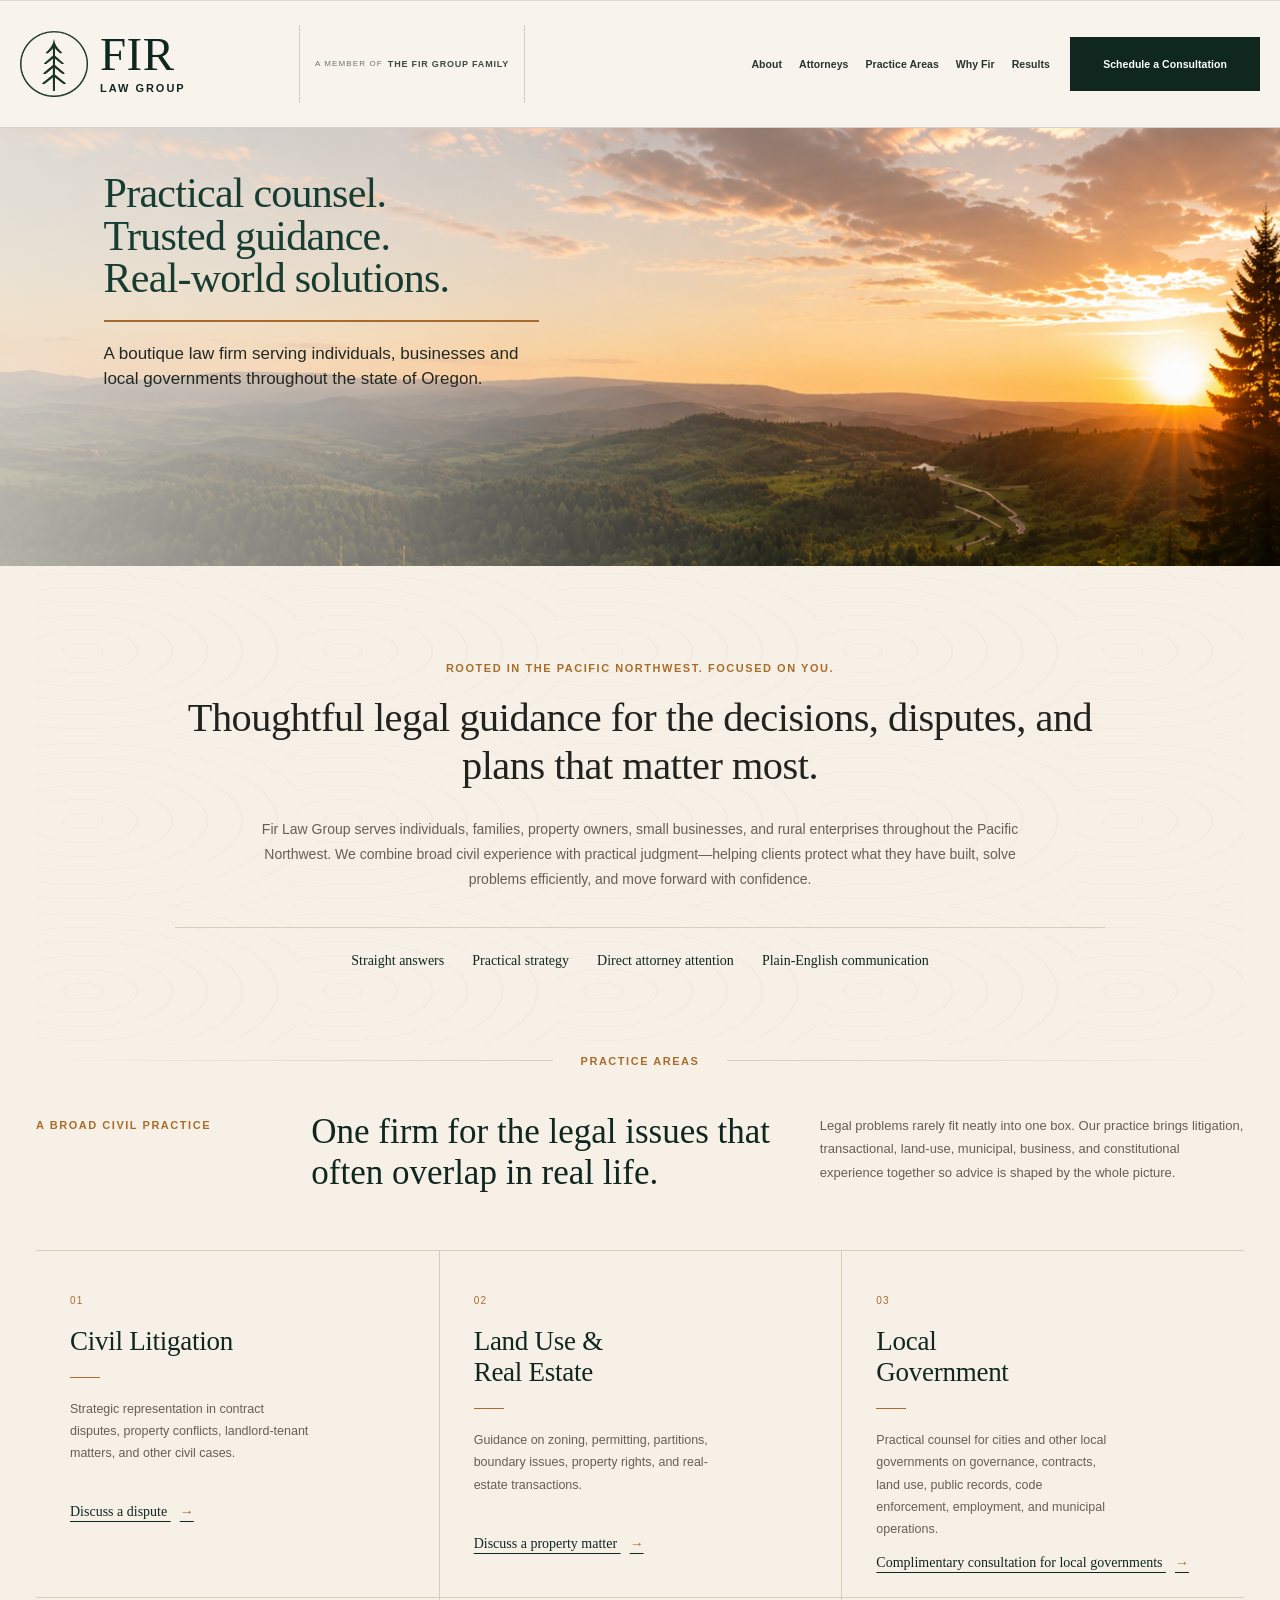
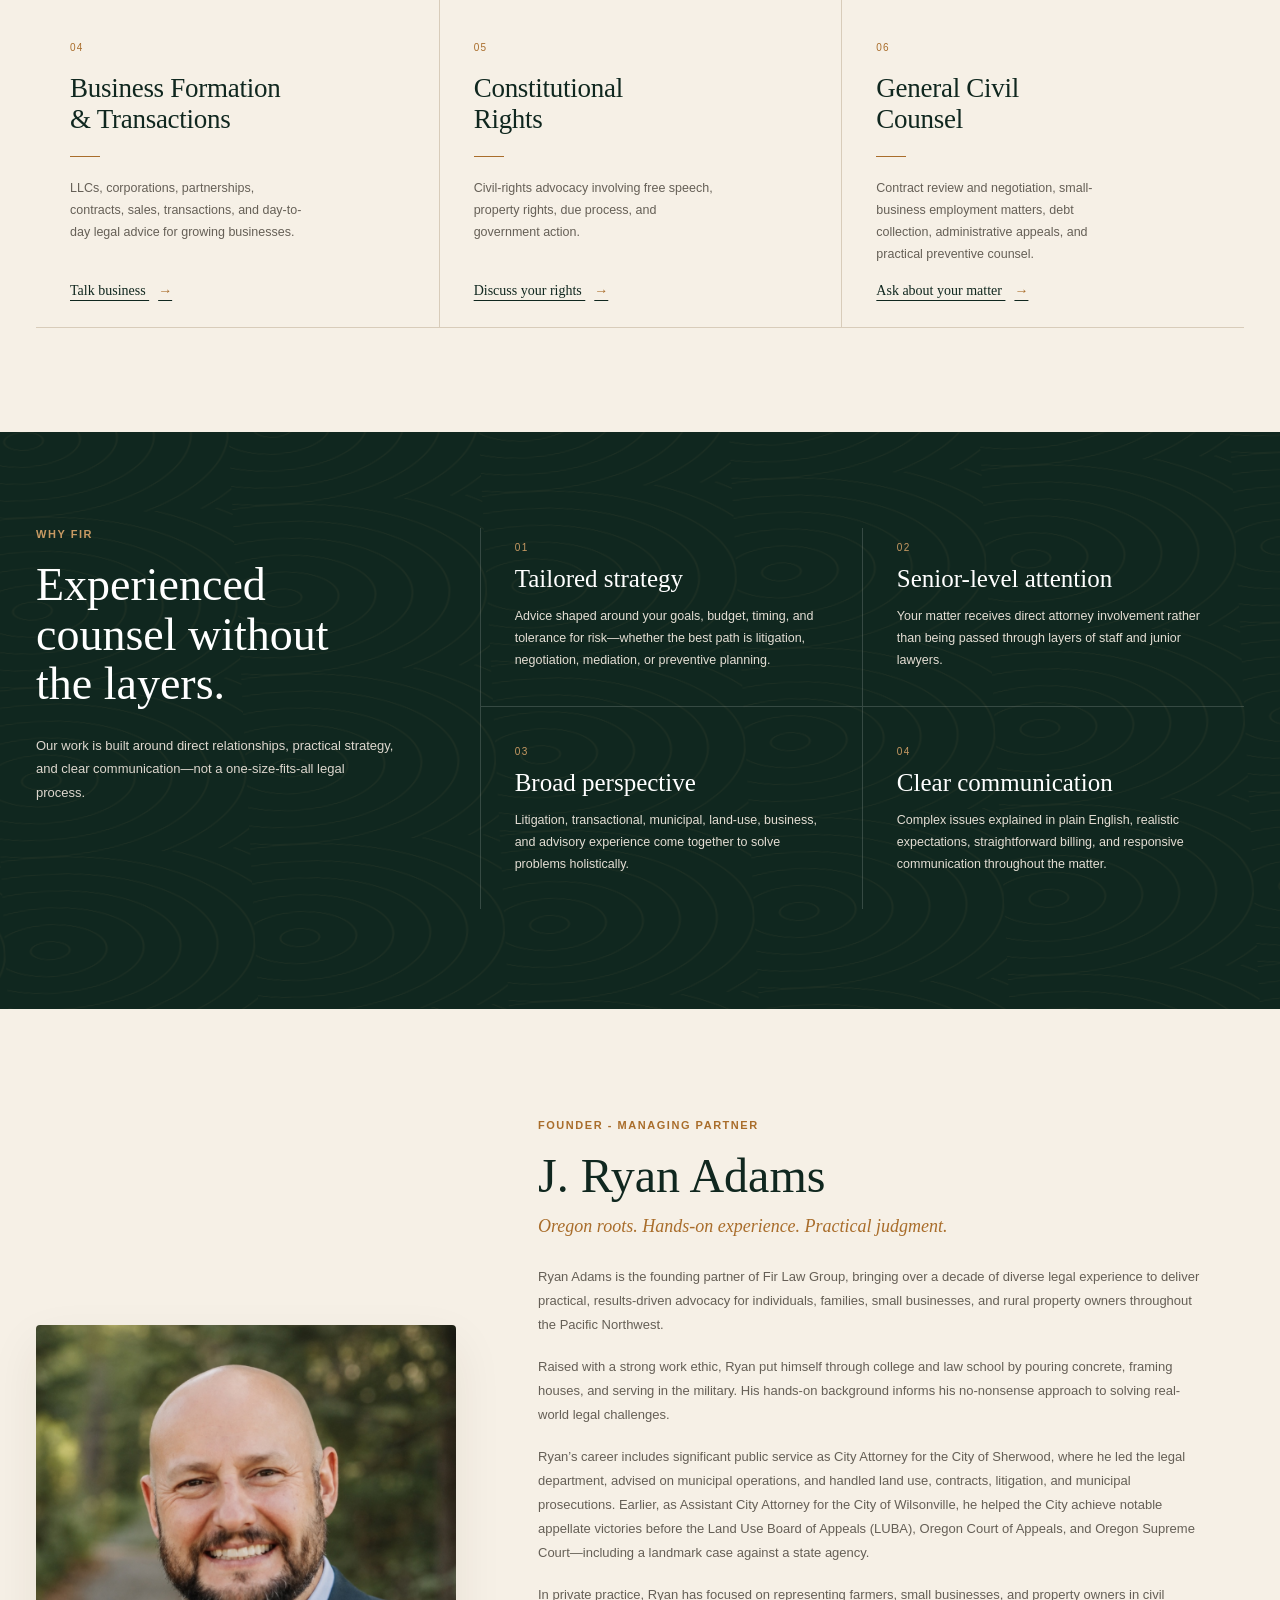
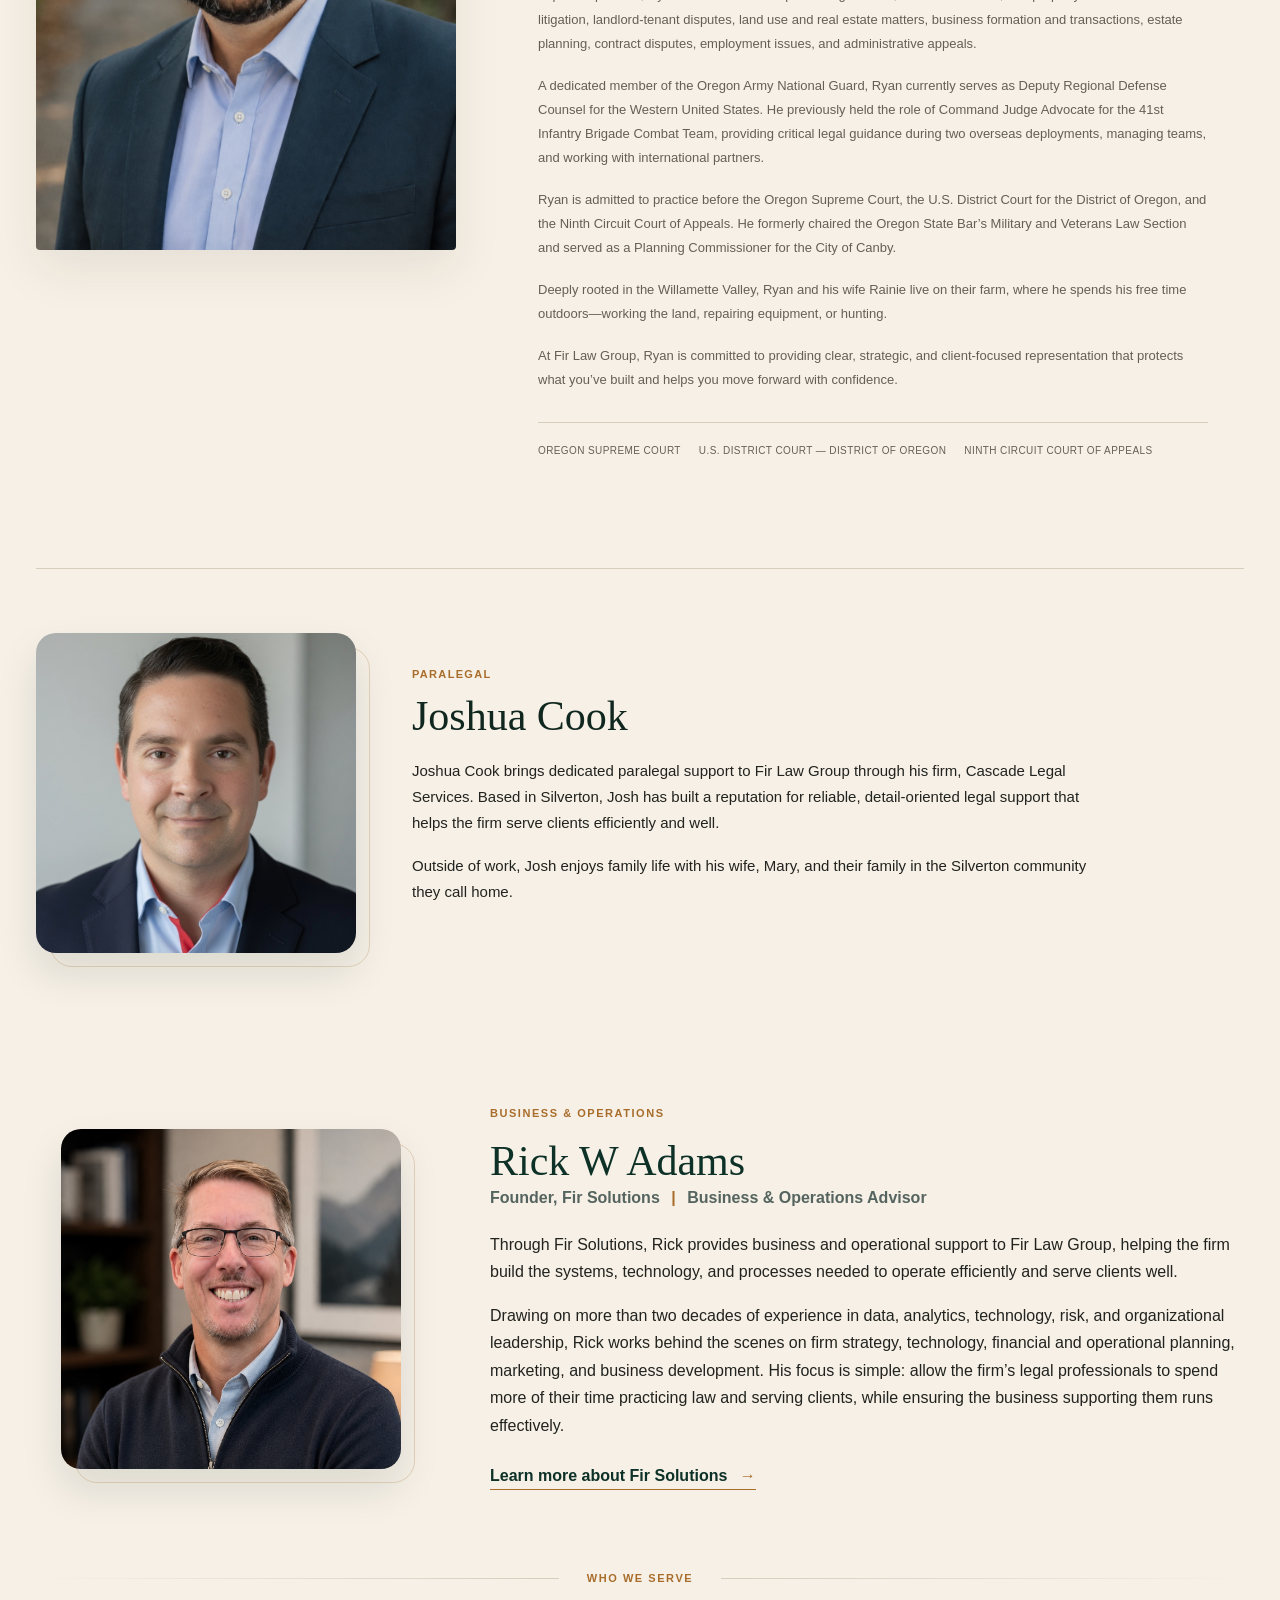
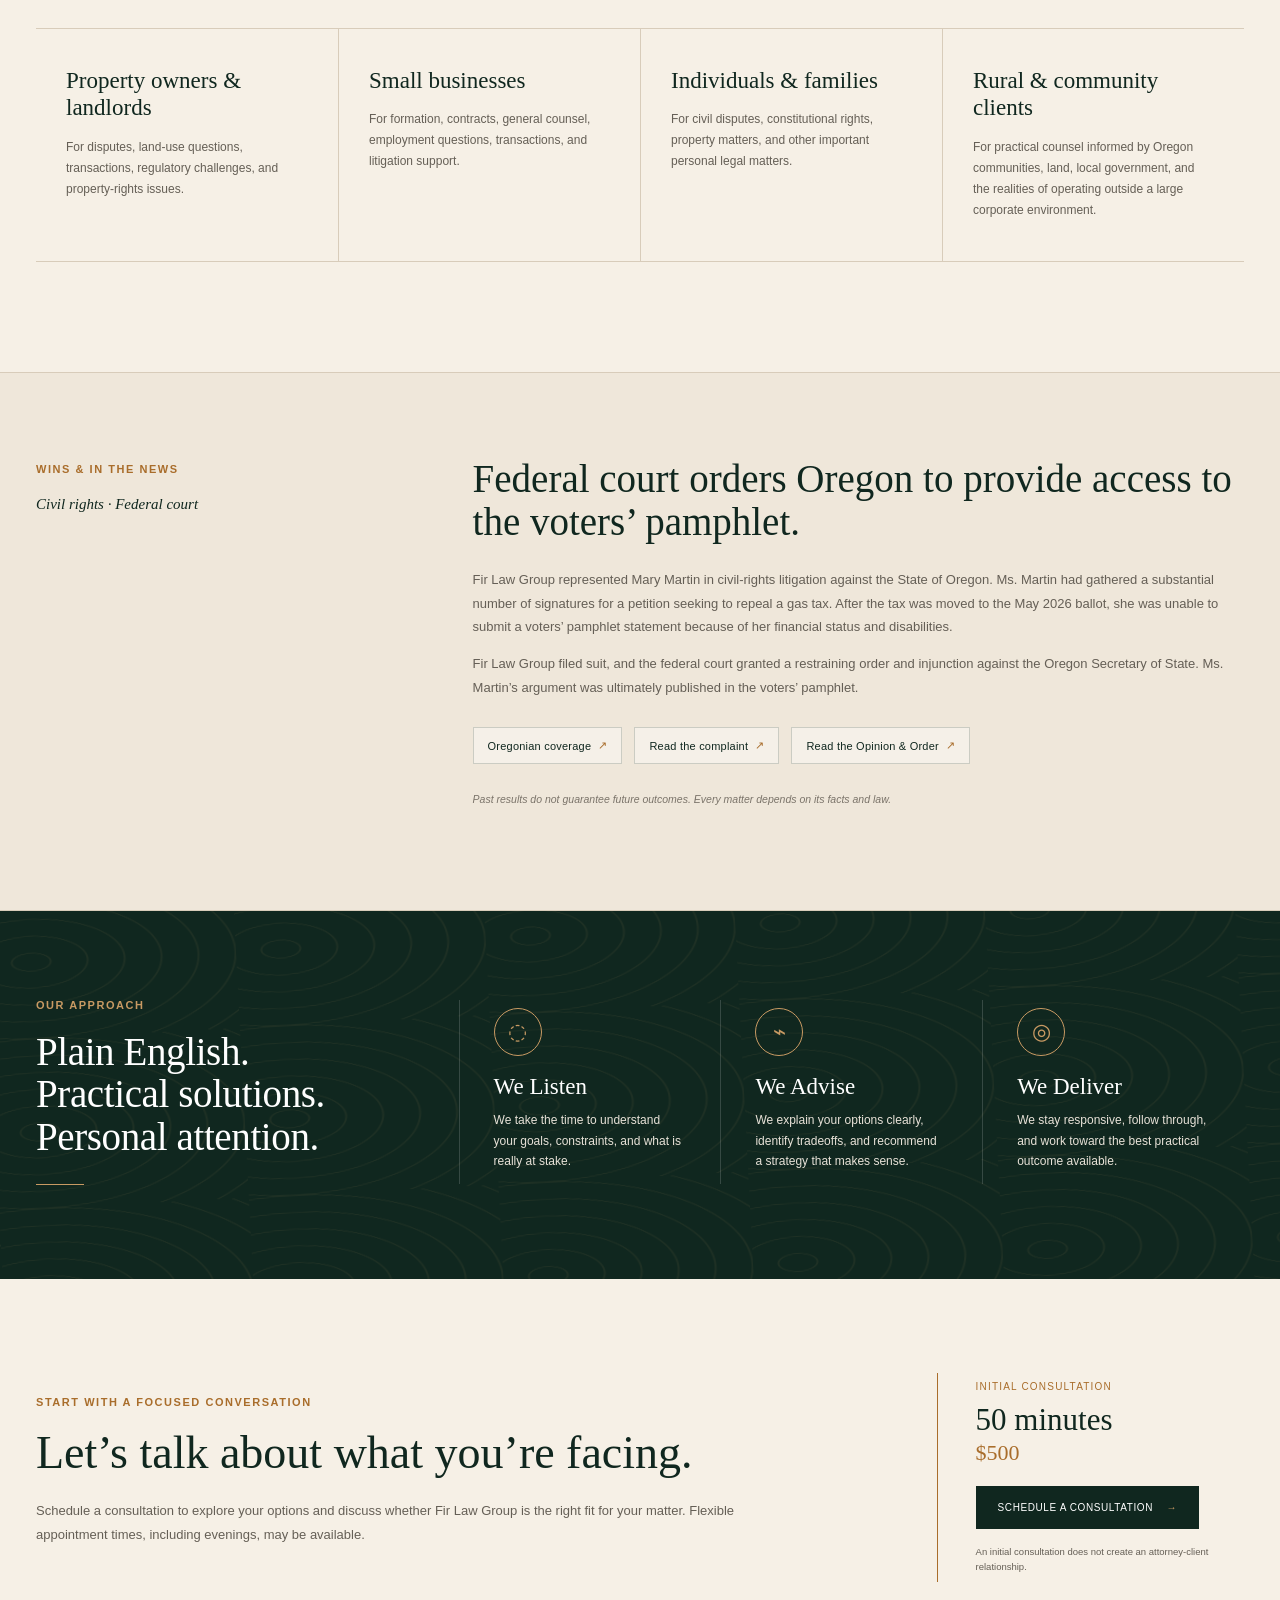
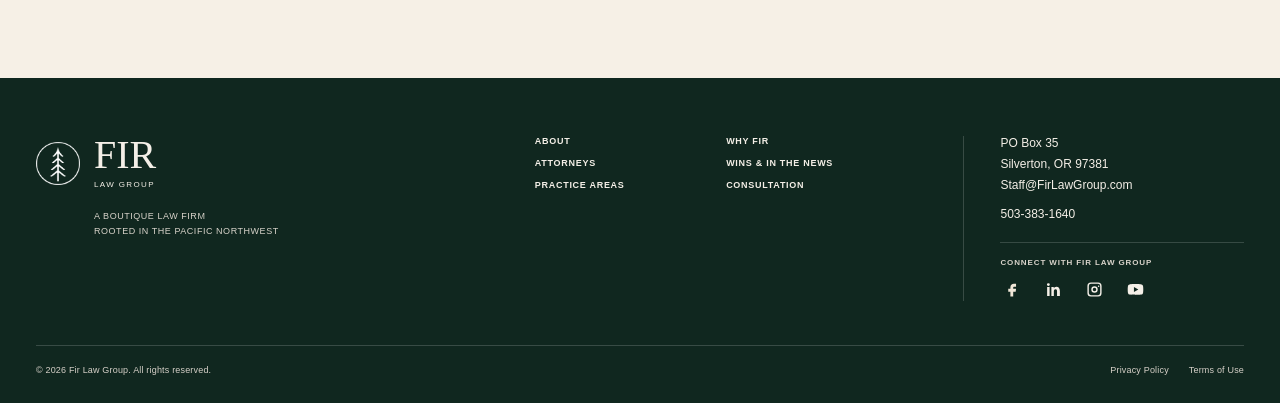
==== commit c15c819f: "Clarify complimentary local government consultations" ====
--- a/index.html
+++ b/index.html
@@ -141,7 +141,7 @@
       <div class="practice-grid practice-grid-six">
         <article><span class="num">01</span><h3>Civil Litigation</h3><div class="mini-rule"></div><p>Strategic representation in contract disputes, property conflicts, landlord-tenant matters, and other civil cases.</p><a href="#consultation">Discuss a dispute <span>→</span></a></article>
         <article><span class="num">02</span><h3>Land Use &amp;<br>Real Estate</h3><div class="mini-rule"></div><p>Guidance on zoning, permitting, partitions, boundary issues, property rights, and real-estate transactions.</p><a href="#consultation">Discuss a property matter <span>→</span></a></article>
-        <article><span class="num">03</span><h3>Local<br>Government</h3><div class="mini-rule"></div><p>Practical counsel for cities and other local governments on governance, contracts, land use, public records, code enforcement, employment, and municipal operations.</p><a href="#consultation">Discuss a municipal matter <span>→</span></a></article>
+        <article><span class="num">03</span><h3>Local<br>Government</h3><div class="mini-rule"></div><p>Practical counsel for cities and other local governments on governance, contracts, land use, public records, code enforcement, employment, and municipal operations.</p><a href="#consultation">Complimentary consultation for local governments <span>→</span></a></article>
         <article><span class="num">04</span><h3>Business Formation<br>&amp; Transactions</h3><div class="mini-rule"></div><p>LLCs, corporations, partnerships, contracts, sales, transactions, and day-to-day legal advice for growing businesses.</p><a href="#consultation">Talk business <span>→</span></a></article>
         <article><span class="num">05</span><h3>Constitutional<br>Rights</h3><div class="mini-rule"></div><p>Civil-rights advocacy involving free speech, property rights, due process, and government action.</p><a href="#consultation">Discuss your rights <span>→</span></a></article>
         <article><span class="num">06</span><h3>General Civil<br>Counsel</h3><div class="mini-rule"></div><p>Contract review and negotiation, small-business employment matters, debt collection, administrative appeals, and practical preventive counsel.</p><a href="#consultation">Ask about your matter <span>→</span></a></article>
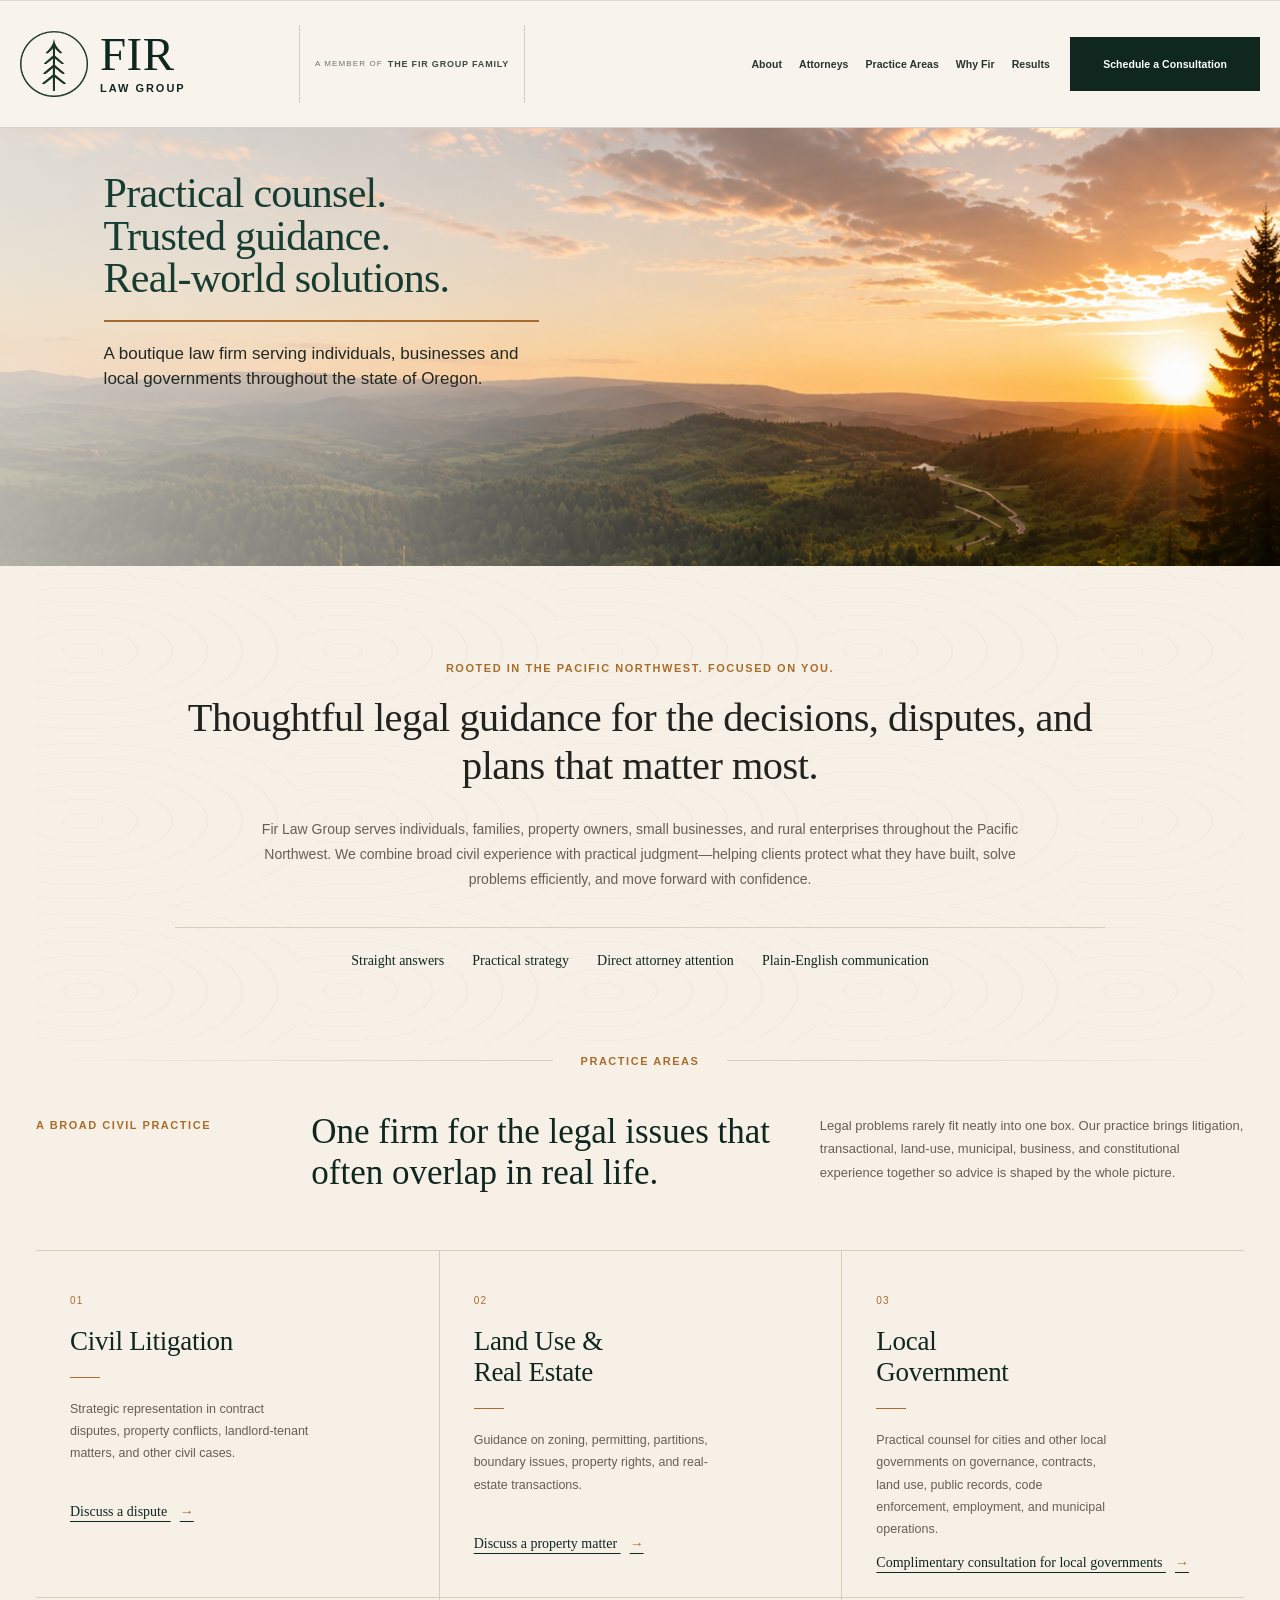
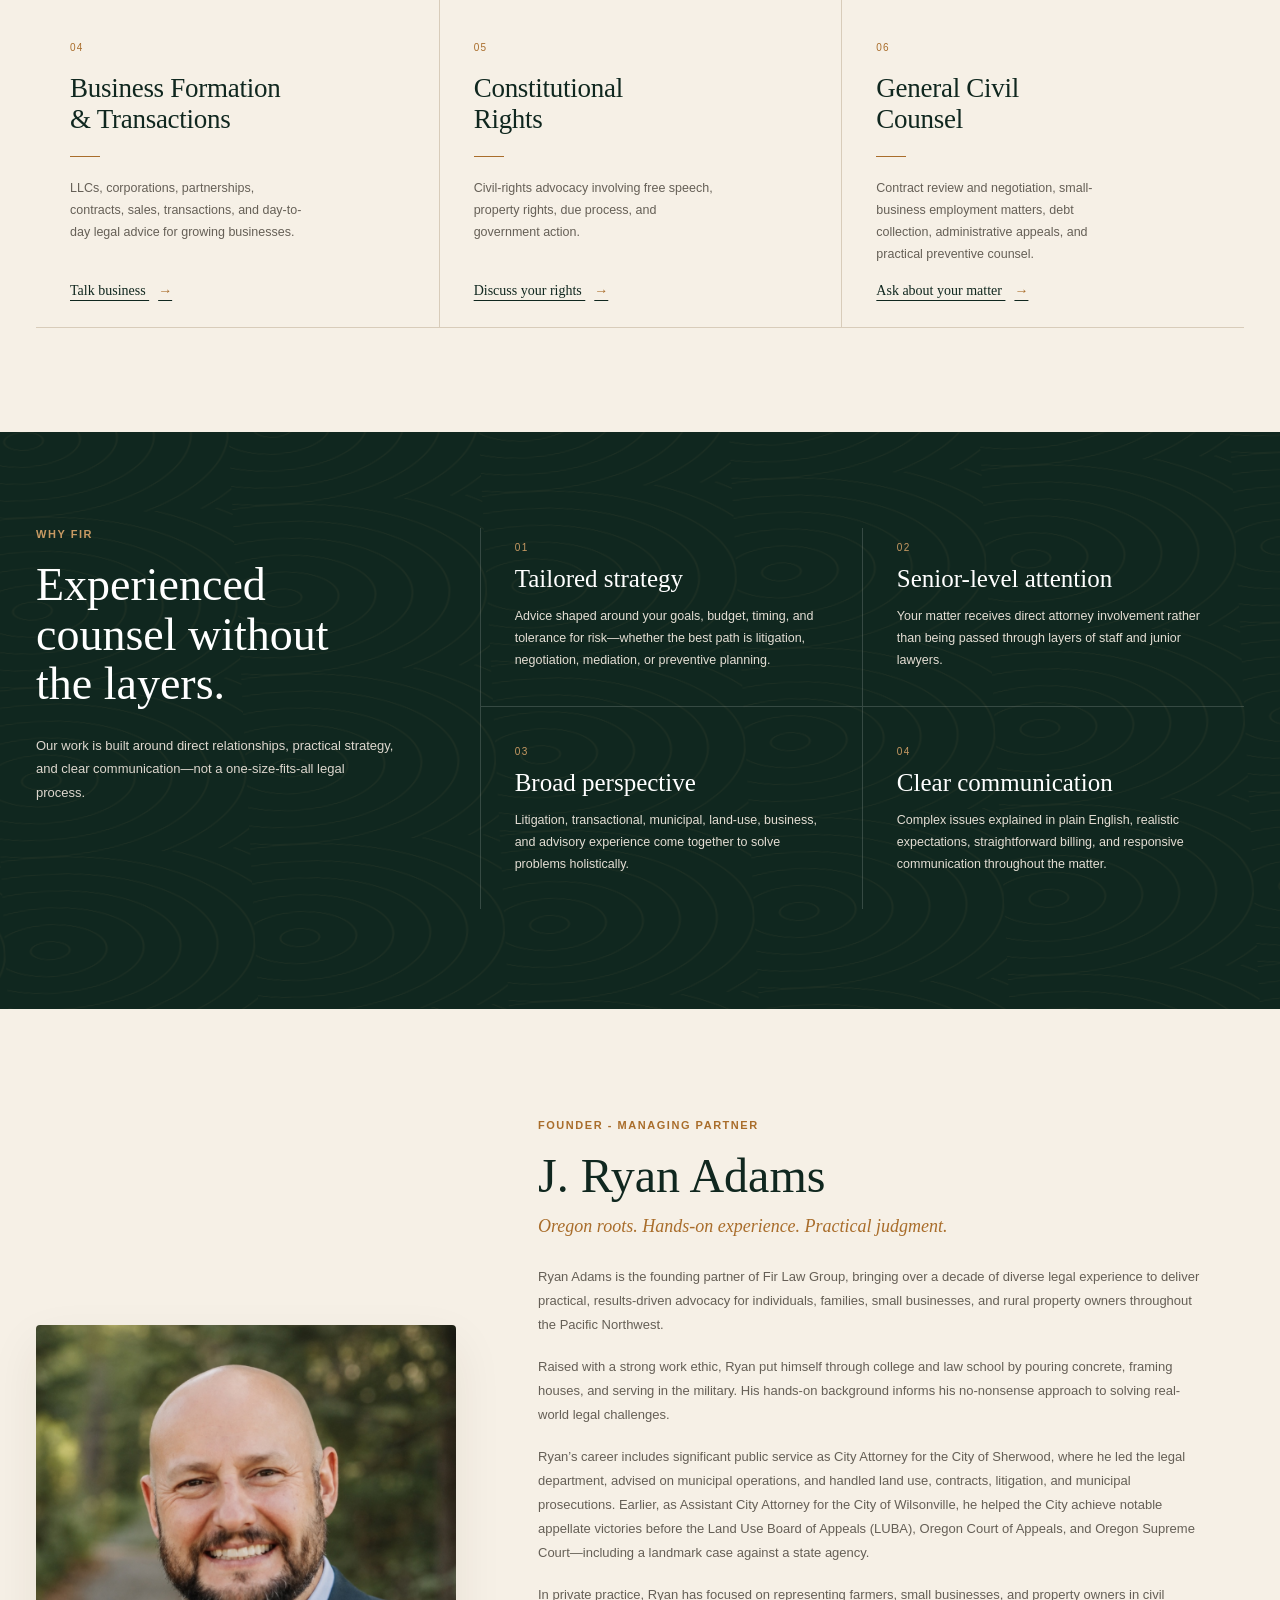
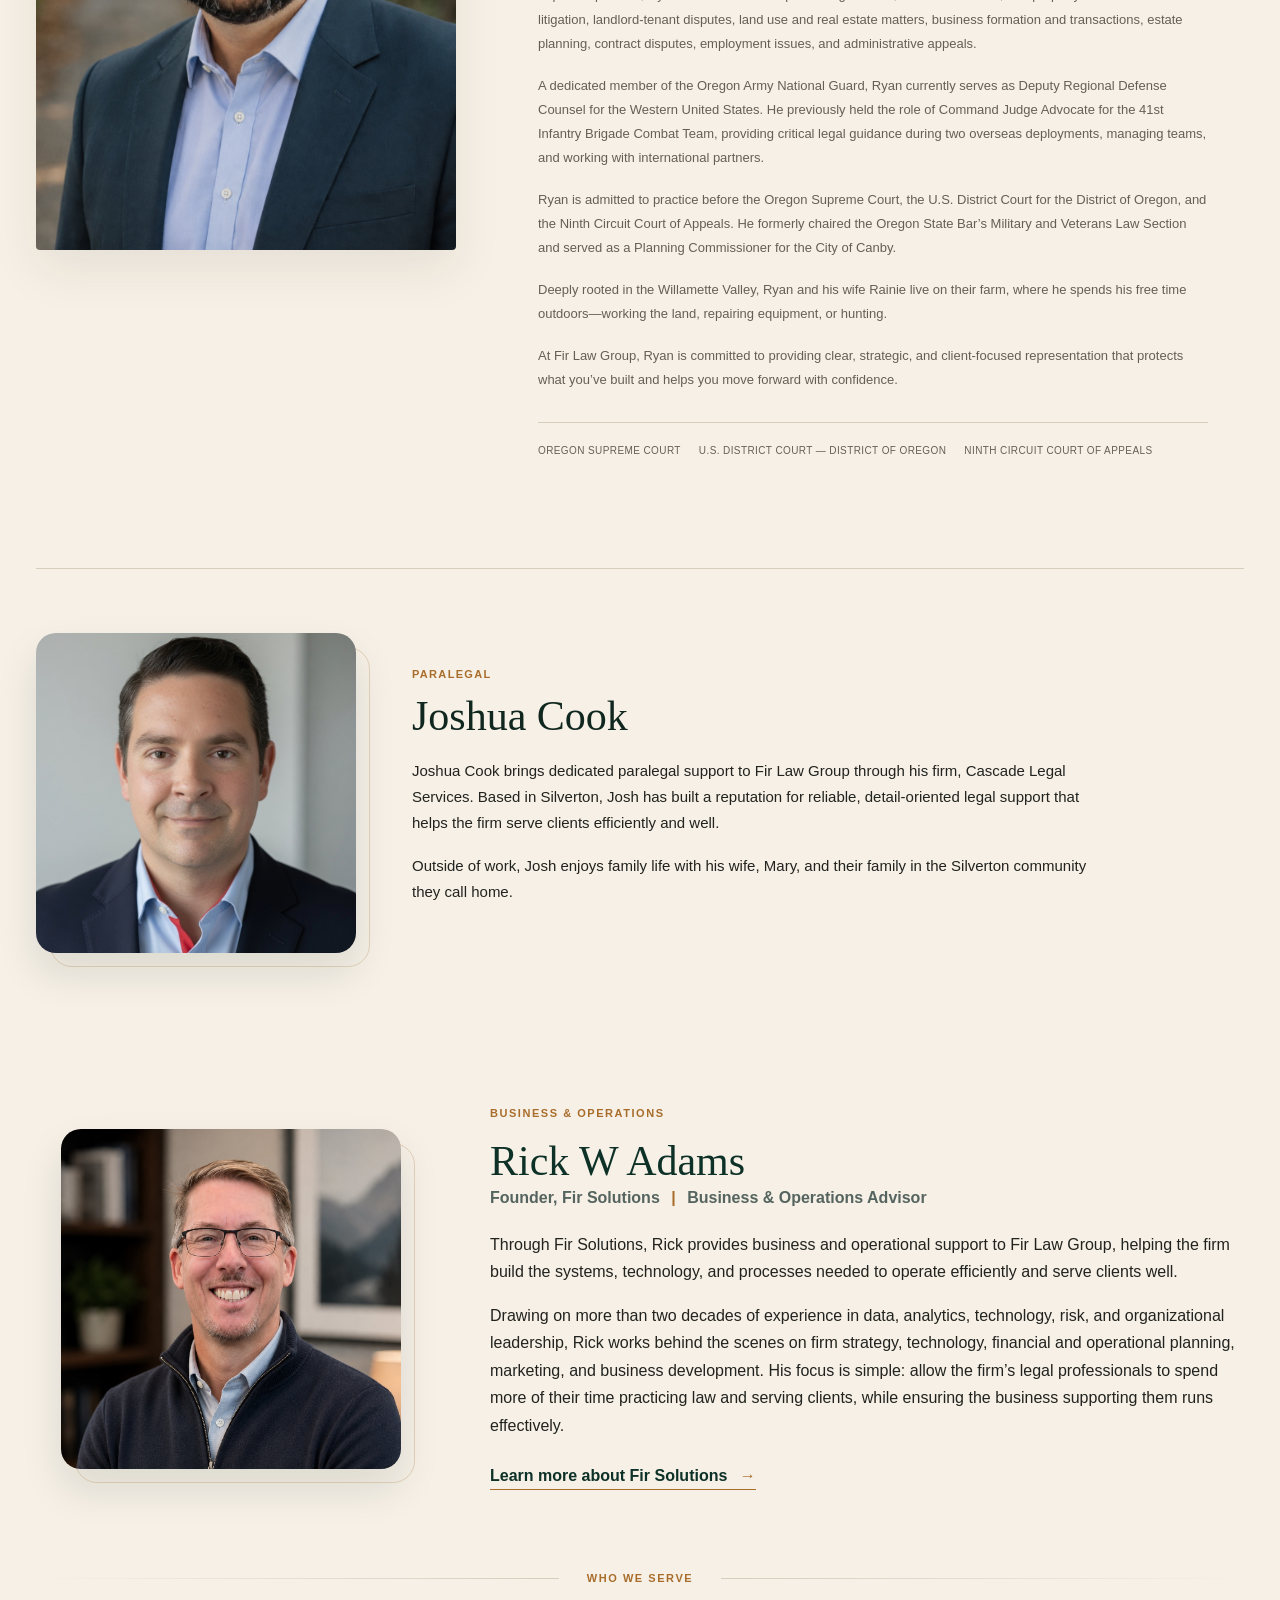
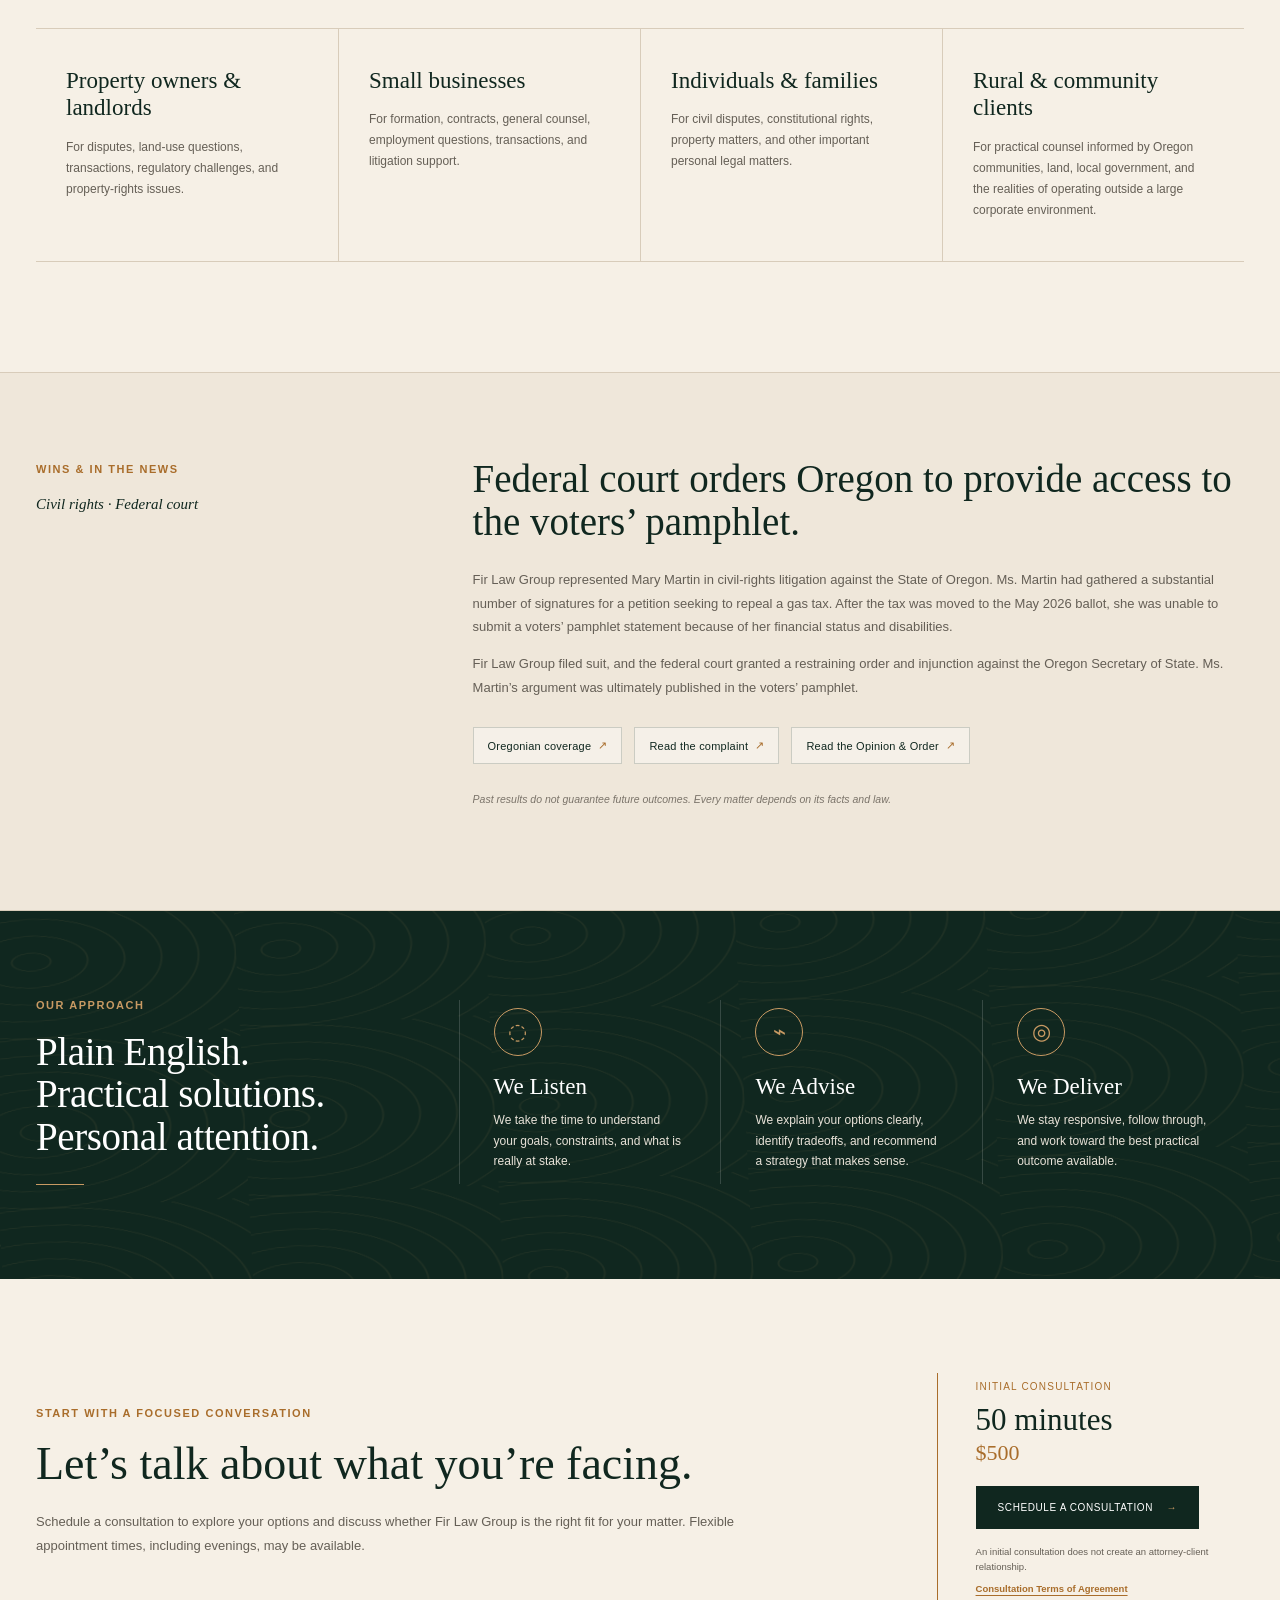
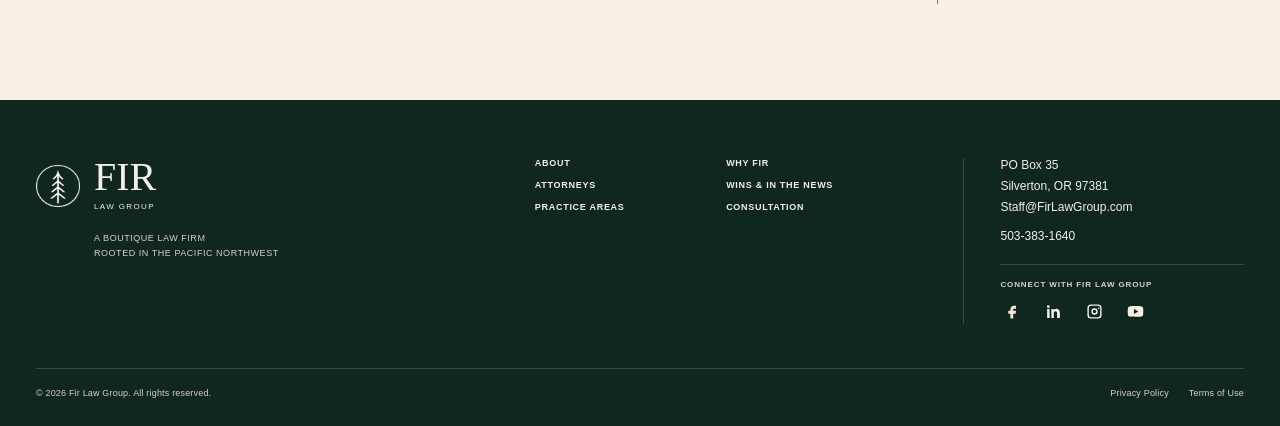
==== commit b9533f5c: "Link consultation terms from homepage" ====
--- a/index.html
+++ b/index.html
@@ -7,7 +7,7 @@
   <meta name="viewport" content="width=device-width, initial-scale=1">
   <title>Fir Law Group | Practical Counsel in the Pacific Northwest</title>
   <meta name="description" content="Fir Law Group is a boutique Oregon law firm providing practical counsel in civil litigation, land use and real estate, local government, business law, constitutional rights, and general civil matters.">
-  <link rel="stylesheet" href="css/style-v138-natural-desktop-hero.css?v=140">
+  <link rel="stylesheet" href="css/style-v138-natural-desktop-hero.css?v=141">
   <meta name="site-build-v124" content="rick-mobile-layout-fixed">
   <meta name="site-build-v125" content="rick-mobile-refined">
   <meta name="site-build-v126" content="rick-match-team-mobile">
@@ -269,7 +269,7 @@
         <strong>50 minutes</strong>
         <span class="consultation-price">$500</span>
         <a href="https://firlawgroup.cliogrow.com/book" class="consultation-button">Schedule a Consultation <span>→</span></a>
-        <p>An initial consultation does not create an attorney-client relationship.</p>
+        <p>An initial consultation does not create an attorney-client relationship.<br><a class="consultation-terms-link" href="/book-appointment/">Consultation Terms of Agreement</a></p>
       </div>
     </section>
   </main>
--- a/css/style-v138-natural-desktop-hero.css
+++ b/css/style-v138-natural-desktop-hero.css
@@ -109,7 +109,7 @@
 .second-attorney{display:grid;grid-template-columns:1fr minmax(260px,340px);gap:94px;align-items:center;padding:0 0 112px}.second-attorney-copy{max-width:620px;margin-left:80px}.second-attorney-copy h2{font-size:38px}.second-attorney-copy>p:not(.eyebrow){font-size:13px;line-height:1.82;color:var(--muted);max-width:520px}.second-attorney-copy a{display:inline-block;margin-top:13px;color:var(--fir);font:400 14px var(--serif);text-underline-offset:5px}.second-attorney-copy a span{color:var(--bronze);padding-left:9px}.second-attorney-photo{border-radius:4px;overflow:hidden}.second-attorney-photo img{display:block;width:100%;aspect-ratio:4/5;object-fit:cover}
 .who-we-serve{padding-bottom:110px}.serve-grid{display:grid;grid-template-columns:repeat(4,1fr);border-top:1px solid var(--line);border-bottom:1px solid var(--line)}.serve-grid article{padding:38px 30px 40px;border-left:1px solid var(--line)}.serve-grid article:first-child{border-left:0}.serve-grid h3{font:400 23px/1.18 var(--serif);color:var(--fir);margin:0 0 15px}.serve-grid p{font-size:12px;line-height:1.75;color:var(--muted);margin:0}
 .selected-matter{background:#efe7da;border-top:1px solid var(--line);border-bottom:1px solid var(--line)}.selected-matter-inner{display:grid;grid-template-columns:.62fr 1.38fr;gap:90px;padding-top:84px;padding-bottom:90px}.result-label{padding-top:6px}.result-kicker{font:italic 15px var(--serif);color:var(--fir)}.result-copy h2{font:400 39px/1.12 var(--serif);color:var(--fir);max-width:750px;margin:0 0 24px}.result-copy>p{font-size:13px;line-height:1.82;color:var(--muted);max-width:720px}.result-note{font-size:10.5px!important;font-style:italic;color:#7a7369!important;margin-top:26px!important}
-.approach-v17{border-top:0}.consultation-section{display:grid;grid-template-columns:1.45fr .55fr;gap:90px;align-items:center;padding-top:94px;padding-bottom:96px}.consultation-lead h2{font:400 46px/1.08 var(--serif);color:var(--fir);margin:0 0 22px}.consultation-lead>p:last-child{font-size:13px;line-height:1.82;color:var(--muted);max-width:720px}.consultation-card{border-left:1px solid var(--bronze);padding:8px 0 8px 38px;display:flex;flex-direction:column;align-items:flex-start}.consultation-meta{text-transform:uppercase;color:var(--bronze);font-size:10px;letter-spacing:.12em;margin-bottom:10px}.consultation-card strong{font:400 31px var(--serif);color:var(--fir)}.consultation-price{font:400 22px var(--serif);color:var(--bronze);margin:2px 0 20px}.consultation-button{display:inline-block;background:var(--fir);color:white;text-decoration:none;text-transform:uppercase;font-size:10px;letter-spacing:.06em;padding:16px 22px}.consultation-button span{color:var(--bronze-soft);padding-left:10px}.consultation-card p{font-size:9.5px;line-height:1.5;color:var(--muted);margin:16px 0 0;max-width:265px}
+.approach-v17{border-top:0}.consultation-section{display:grid;grid-template-columns:1.45fr .55fr;gap:90px;align-items:center;padding-top:94px;padding-bottom:96px}.consultation-lead h2{font:400 46px/1.08 var(--serif);color:var(--fir);margin:0 0 22px}.consultation-lead>p:last-child{font-size:13px;line-height:1.82;color:var(--muted);max-width:720px}.consultation-card{border-left:1px solid var(--bronze);padding:8px 0 8px 38px;display:flex;flex-direction:column;align-items:flex-start}.consultation-meta{text-transform:uppercase;color:var(--bronze);font-size:10px;letter-spacing:.12em;margin-bottom:10px}.consultation-card strong{font:400 31px var(--serif);color:var(--fir)}.consultation-price{font:400 22px var(--serif);color:var(--bronze);margin:2px 0 20px}.consultation-button{display:inline-block;background:var(--fir);color:white;text-decoration:none;text-transform:uppercase;font-size:10px;letter-spacing:.06em;padding:16px 22px}.consultation-button span{color:var(--bronze-soft);padding-left:10px}.consultation-card p{font-size:9.5px;line-height:1.5;color:var(--muted);margin:16px 0 0;max-width:265px}.consultation-terms-link{display:inline-block;margin-top:8px;color:var(--bronze);font-weight:600;text-decoration:underline;text-decoration-thickness:1px;text-underline-offset:3px}.consultation-terms-link:hover,.consultation-terms-link:focus-visible{color:var(--fir)}
 @media(max-width:1000px){.practice-intro{grid-template-columns:1fr 1.5fr}.practice-intro>p:last-child{grid-column:2}.practice-grid-six{grid-template-columns:1fr 1fr}.practice-grid-six article:nth-child(3),.practice-grid-six article:nth-child(5){border-left:0}.practice-grid-six article:nth-child(3){border-top:1px solid var(--line)}.practice-grid-six article:nth-child(4){border-left:1px solid var(--line)}.why-inner{grid-template-columns:1fr;gap:48px}.attorney-feature{grid-template-columns:minmax(240px,330px) 1fr;gap:50px}.second-attorney-copy{margin-left:0}.serve-grid{grid-template-columns:1fr 1fr}.serve-grid article:nth-child(3){border-left:0;border-top:1px solid var(--line)}.serve-grid article:nth-child(4){border-top:1px solid var(--line)}.selected-matter-inner{gap:50px}.consultation-section{grid-template-columns:1.2fr .8fr;gap:50px}}
 @media(max-width:700px){.intro-proof{justify-content:flex-start}.practice-intro{grid-template-columns:1fr;gap:14px}.practice-intro>p:last-child{grid-column:auto}.practice-grid-six{grid-template-columns:1fr}.practice-grid-six article{border-left:0!important;border-top:1px solid var(--line)!important}.practice-grid-six article:first-child{border-top:0!important}.why-grid{grid-template-columns:1fr}.why-grid article{border-left:0;border-top:1px solid rgba(255,255,255,.16);padding:28px 0}.why-grid article:first-child{border-top:0}.why-grid article:nth-child(3),.why-grid article:nth-child(4){padding-top:28px}.attorney-feature{grid-template-columns:1fr;padding-top:72px;padding-bottom:80px}.attorney-feature-photo{max-width:270px}.attorney-feature-copy h2{font-size:39px}.second-attorney{grid-template-columns:1fr;gap:34px;padding-bottom:80px}.second-attorney-photo{grid-row:1;max-width:250px}.serve-grid{grid-template-columns:1fr}.serve-grid article{border-left:0;border-top:1px solid var(--line)}.serve-grid article:first-child{border-top:0}.selected-matter-inner{grid-template-columns:1fr;gap:22px;padding-top:64px;padding-bottom:65px}.consultation-section{grid-template-columns:1fr;gap:40px;padding-top:70px;padding-bottom:70px}.consultation-card{padding-left:24px}.why-lead h2,.consultation-lead h2{font-size:38px}}
 
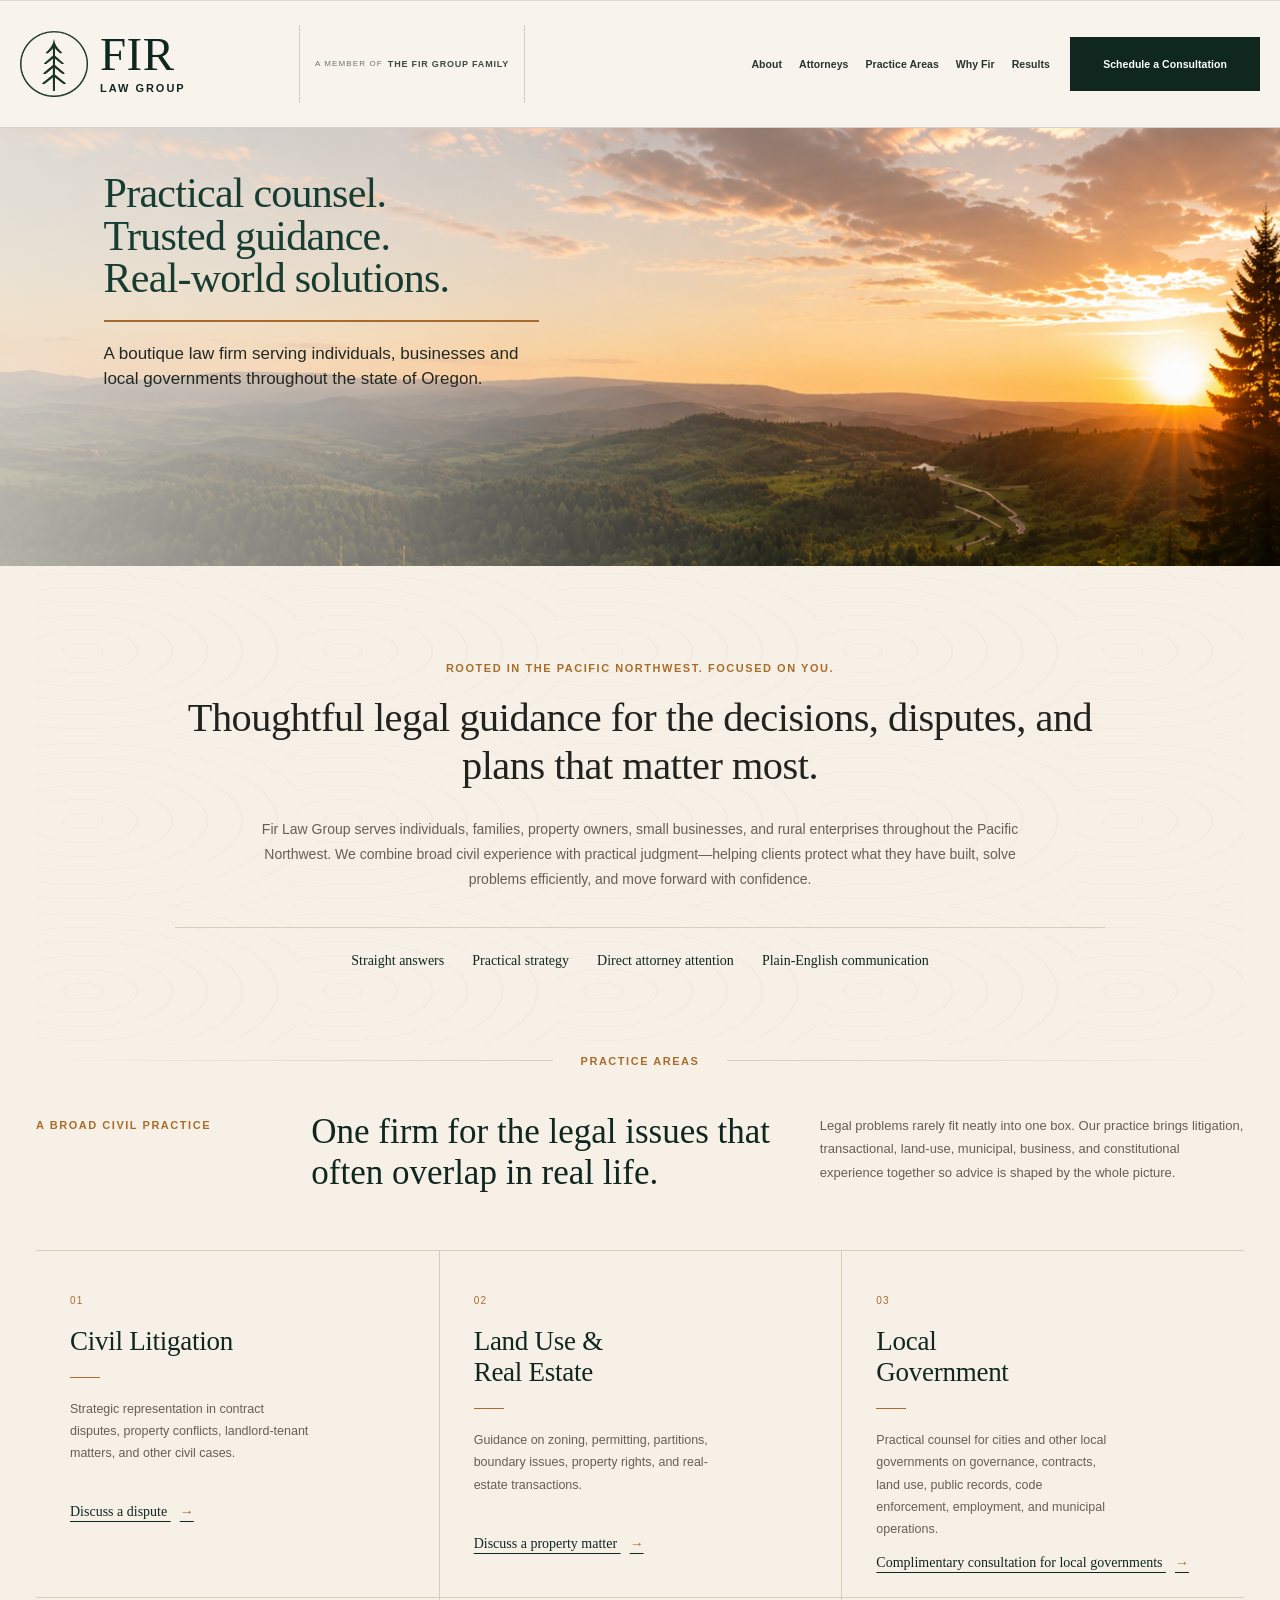
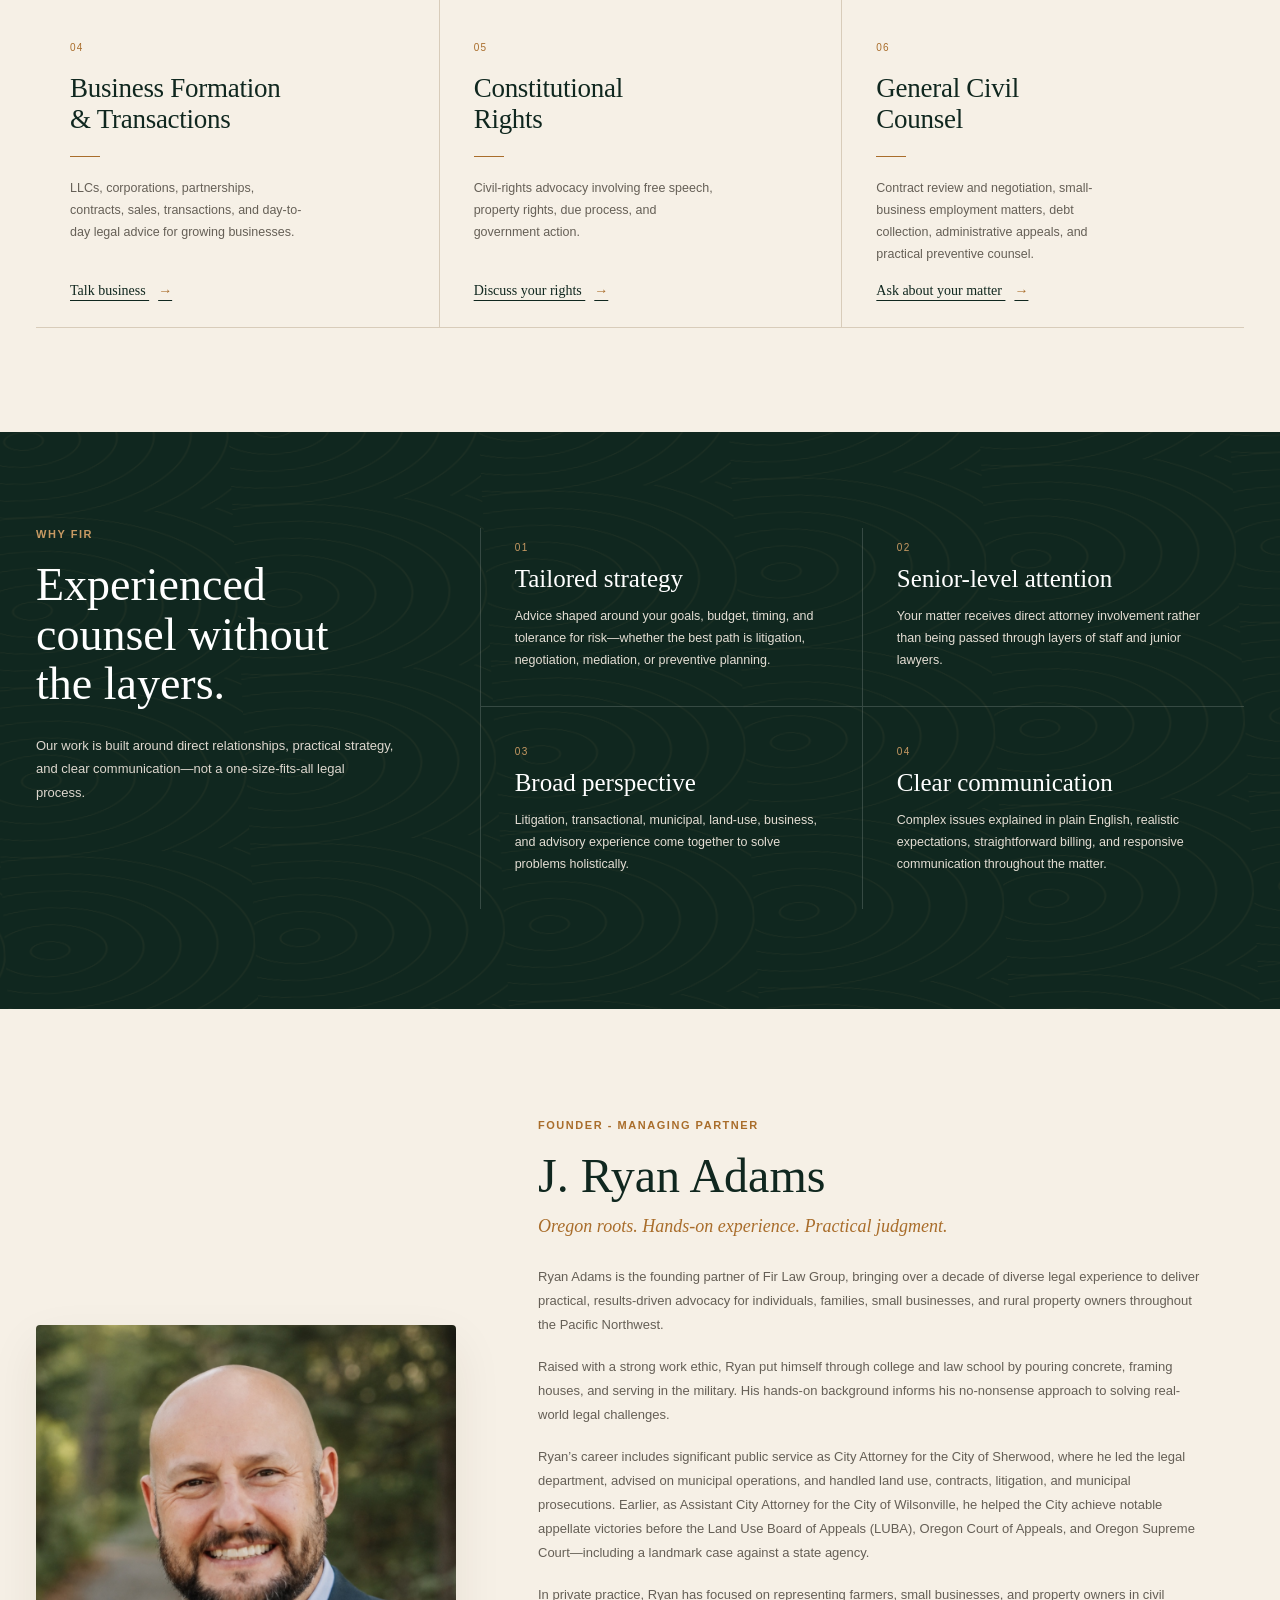
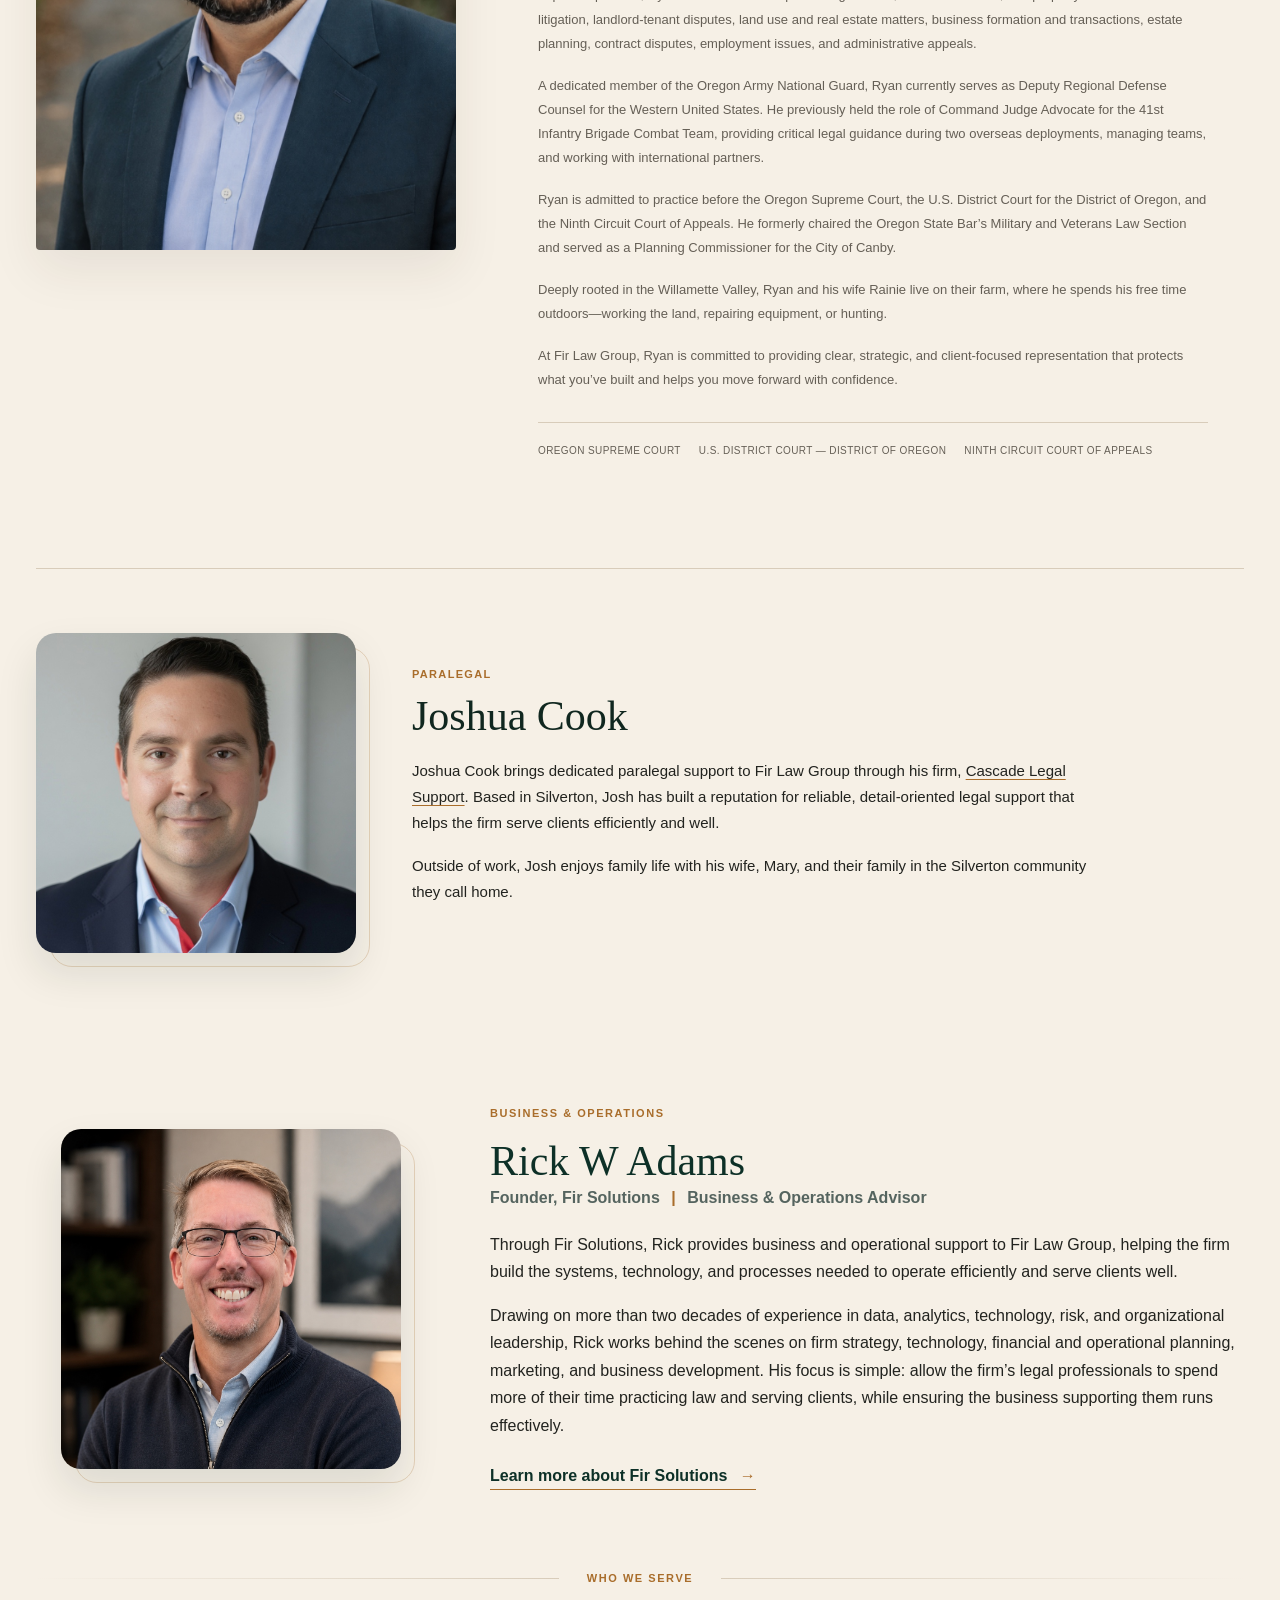
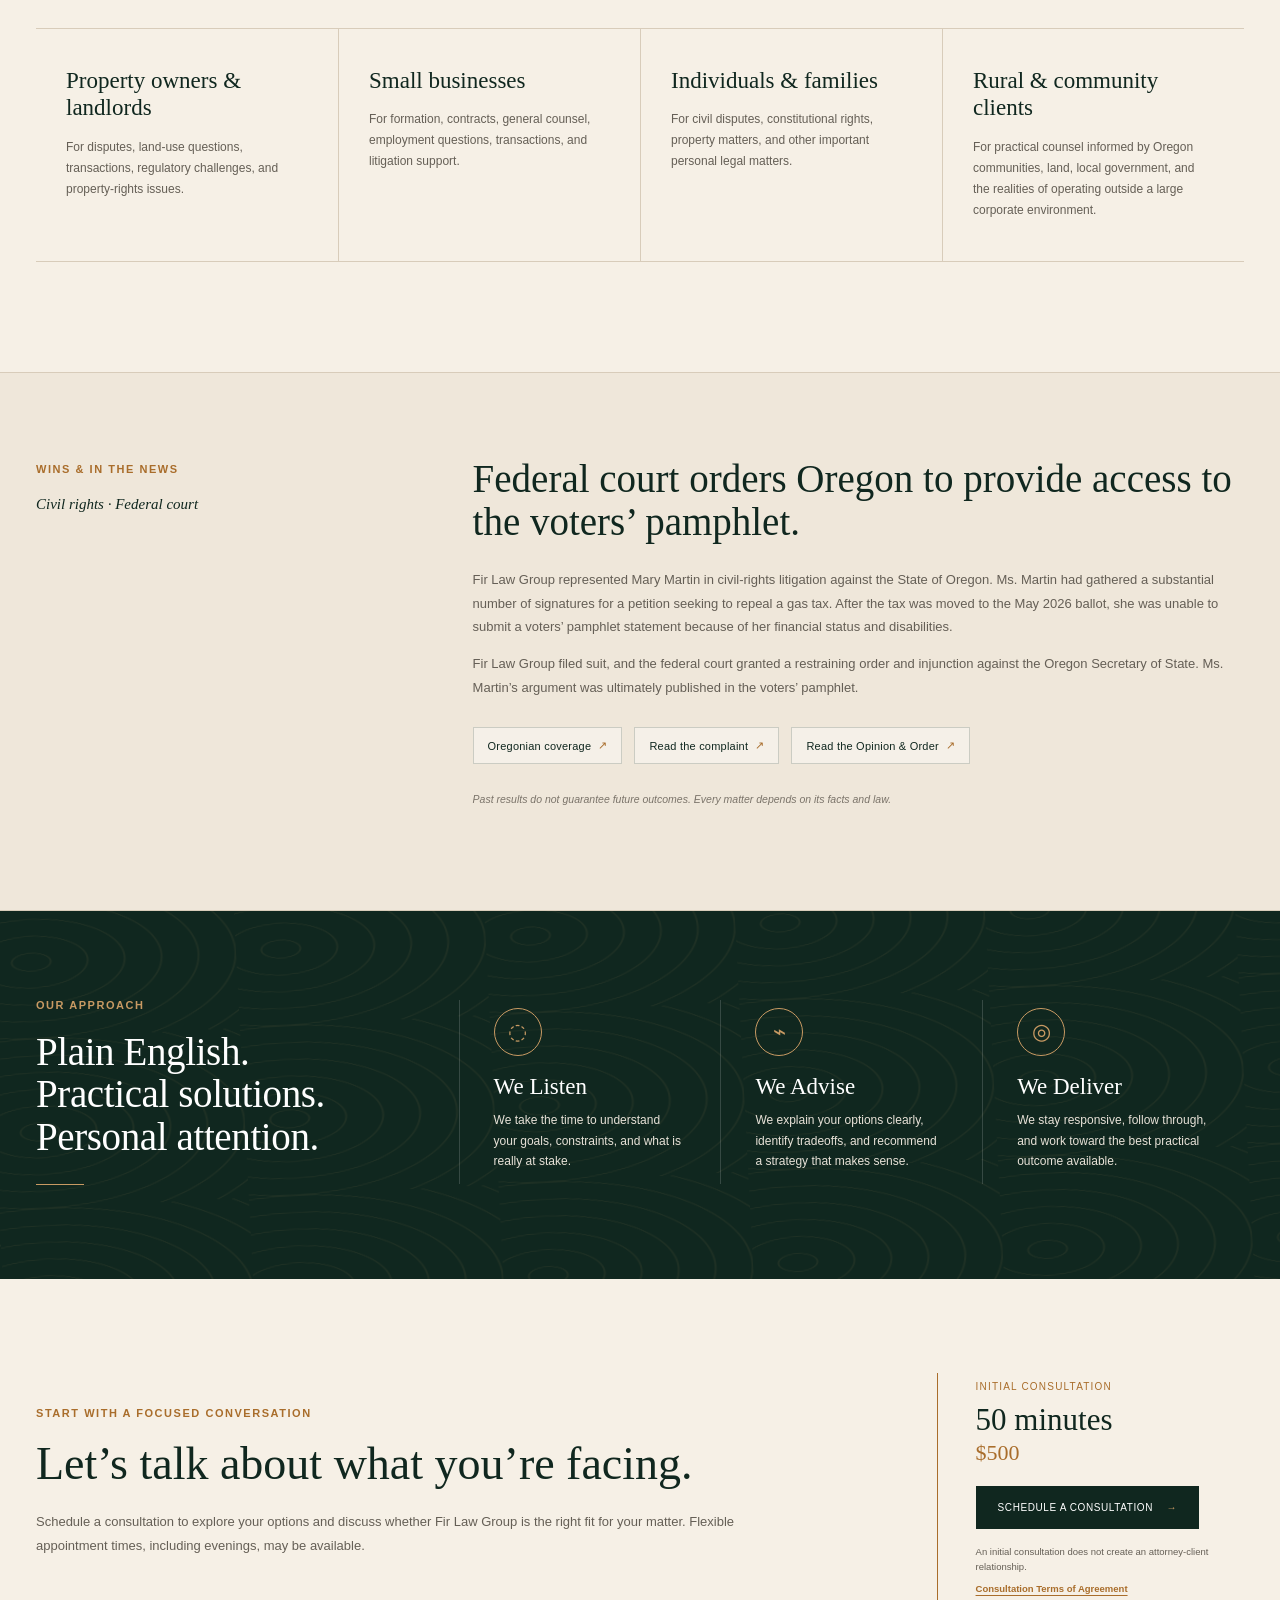
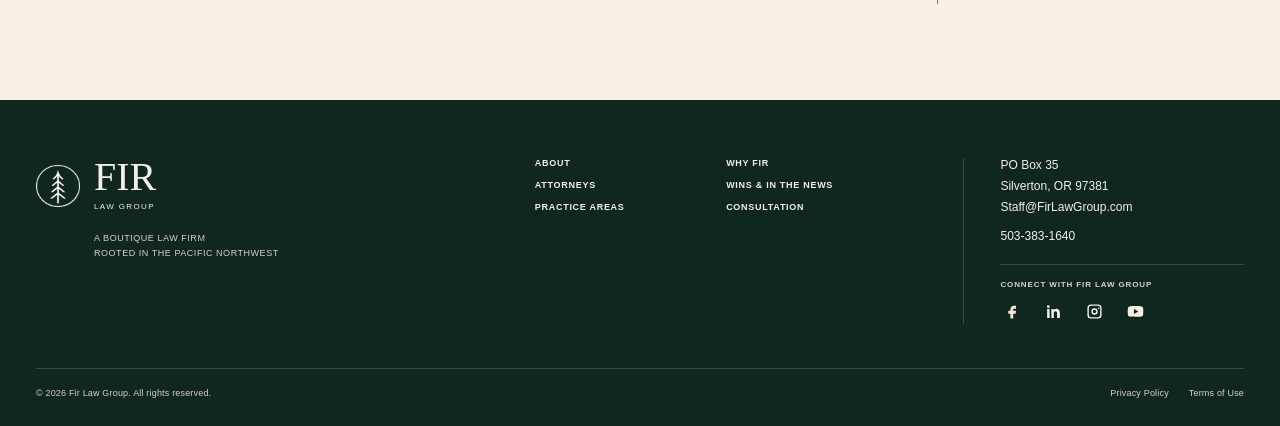
==== commit e1309676: "Correct and link Cascade Legal Support" ====
--- a/index.html
+++ b/index.html
@@ -7,7 +7,7 @@
   <meta name="viewport" content="width=device-width, initial-scale=1">
   <title>Fir Law Group | Practical Counsel in the Pacific Northwest</title>
   <meta name="description" content="Fir Law Group is a boutique Oregon law firm providing practical counsel in civil litigation, land use and real estate, local government, business law, constitutional rights, and general civil matters.">
-  <link rel="stylesheet" href="css/style-v138-natural-desktop-hero.css?v=141">
+  <link rel="stylesheet" href="css/style-v138-natural-desktop-hero.css?v=142">
   <meta name="site-build-v124" content="rick-mobile-layout-fixed">
   <meta name="site-build-v125" content="rick-mobile-refined">
   <meta name="site-build-v126" content="rick-match-team-mobile">
@@ -192,7 +192,7 @@
       <div class="paralegal-copy">
         <p class="eyebrow">Paralegal</p>
         <h2 id="joshua-cook-title">Joshua Cook</h2>
-        <p>Joshua Cook brings dedicated paralegal support to Fir Law Group through his firm, Cascade Legal Services. Based in Silverton, Josh has built a reputation for reliable, detail-oriented legal support that helps the firm serve clients efficiently and well.</p>
+        <p>Joshua Cook brings dedicated paralegal support to Fir Law Group through his firm, <a class="paralegal-company-link" href="https://www.cascadelegalsupport.com/" target="_blank" rel="noopener">Cascade Legal Support</a>. Based in Silverton, Josh has built a reputation for reliable, detail-oriented legal support that helps the firm serve clients efficiently and well.</p>
         <p>Outside of work, Josh enjoys family life with his wife, Mary, and their family in the Silverton community they call home.</p>
       </div>
     </section>
--- a/css/style-v138-natural-desktop-hero.css
+++ b/css/style-v138-natural-desktop-hero.css
@@ -3975,3 +3975,5 @@
   .mobile-social svg {width:16px;height:16px;fill:currentColor;}
   body.mobile-menu-open {overflow:hidden;}
 }
+
+.paralegal-company-link{color:inherit;text-decoration-color:var(--bronze);text-decoration-thickness:1px;text-underline-offset:3px}.paralegal-company-link:hover,.paralegal-company-link:focus-visible{color:var(--bronze)}
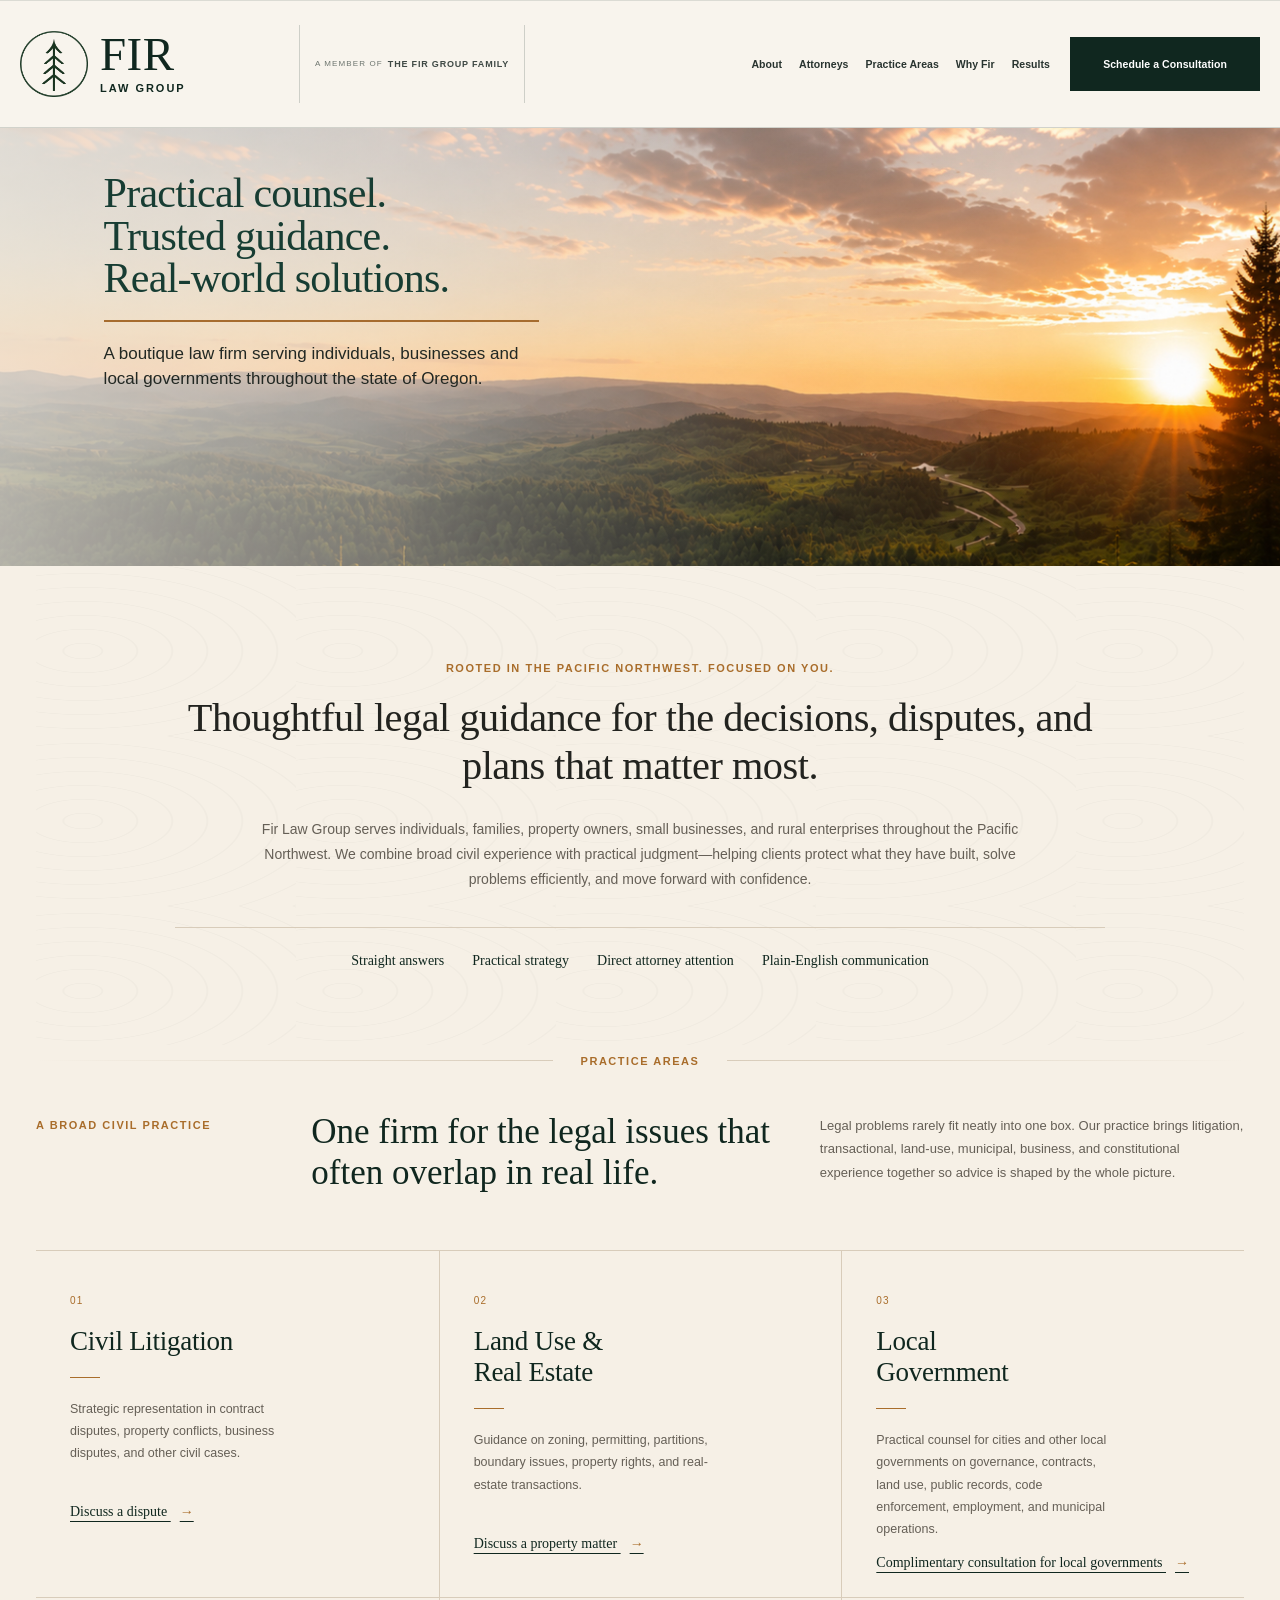
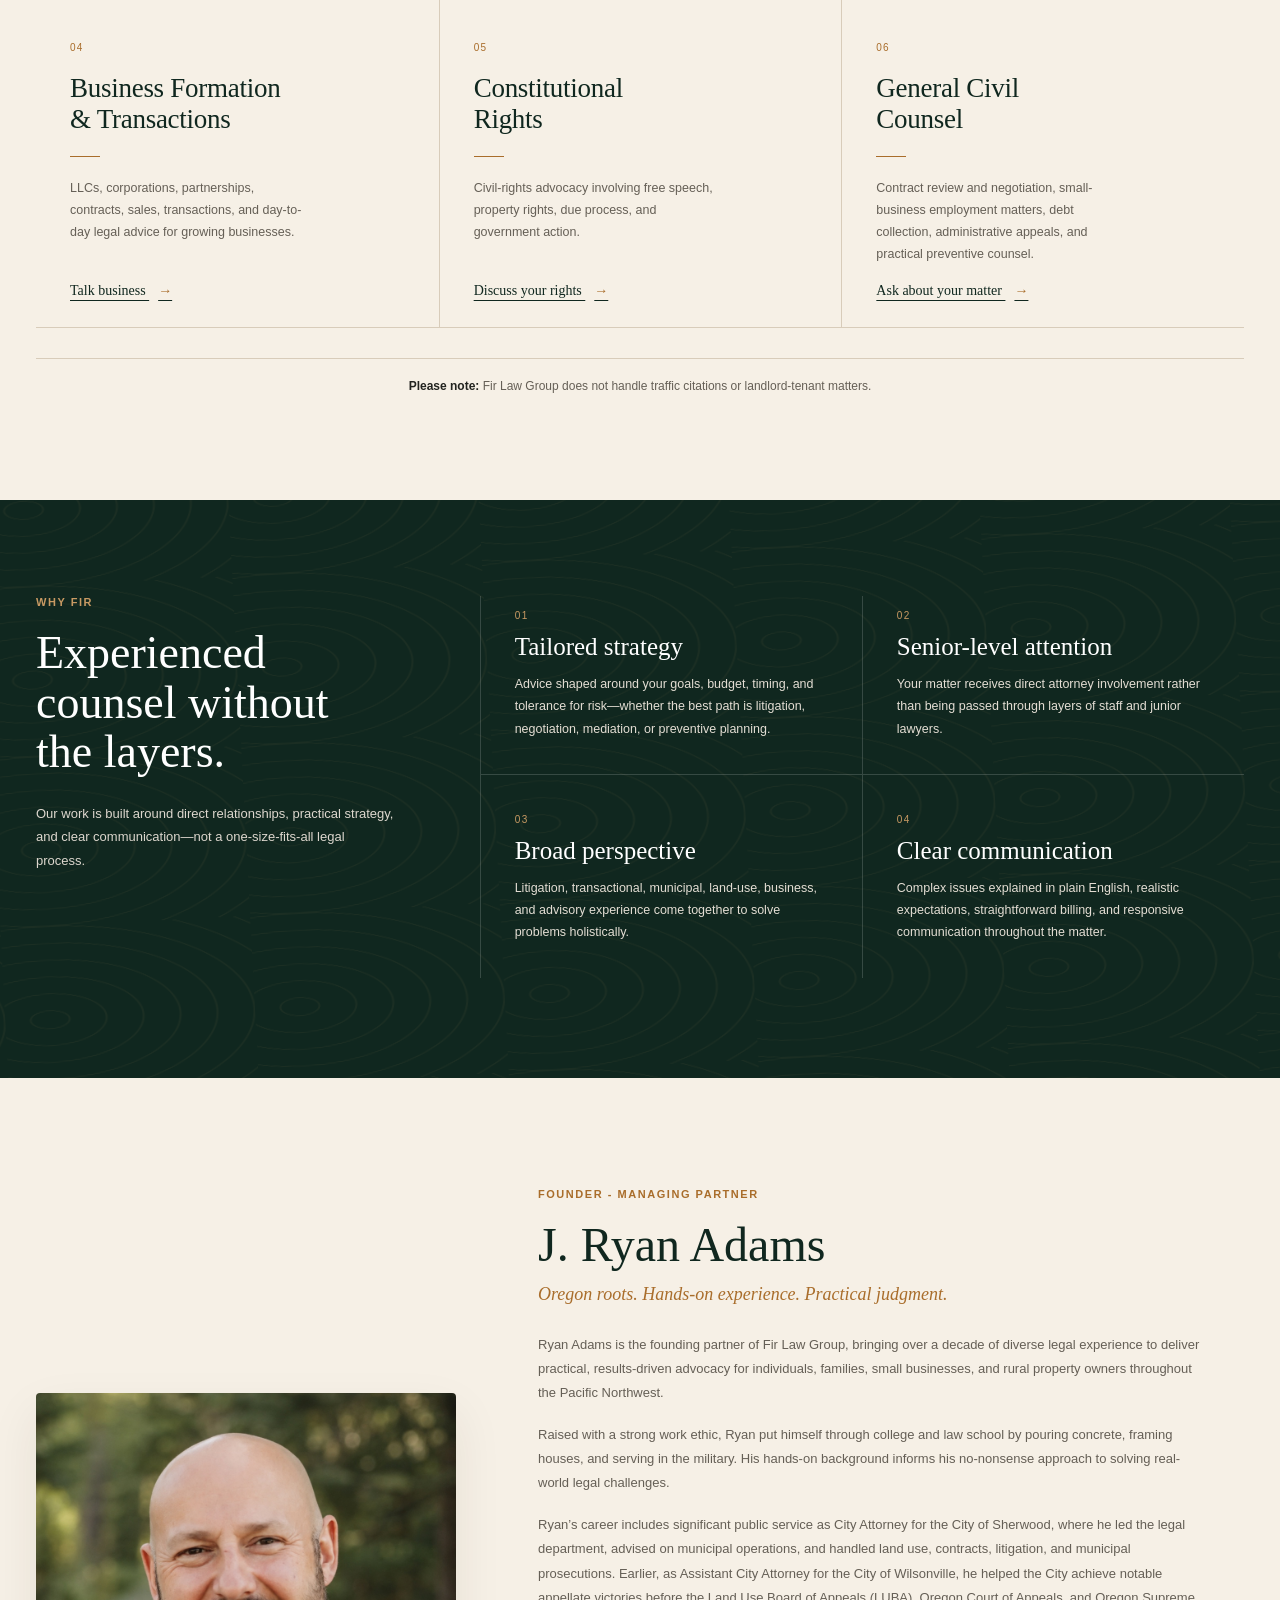
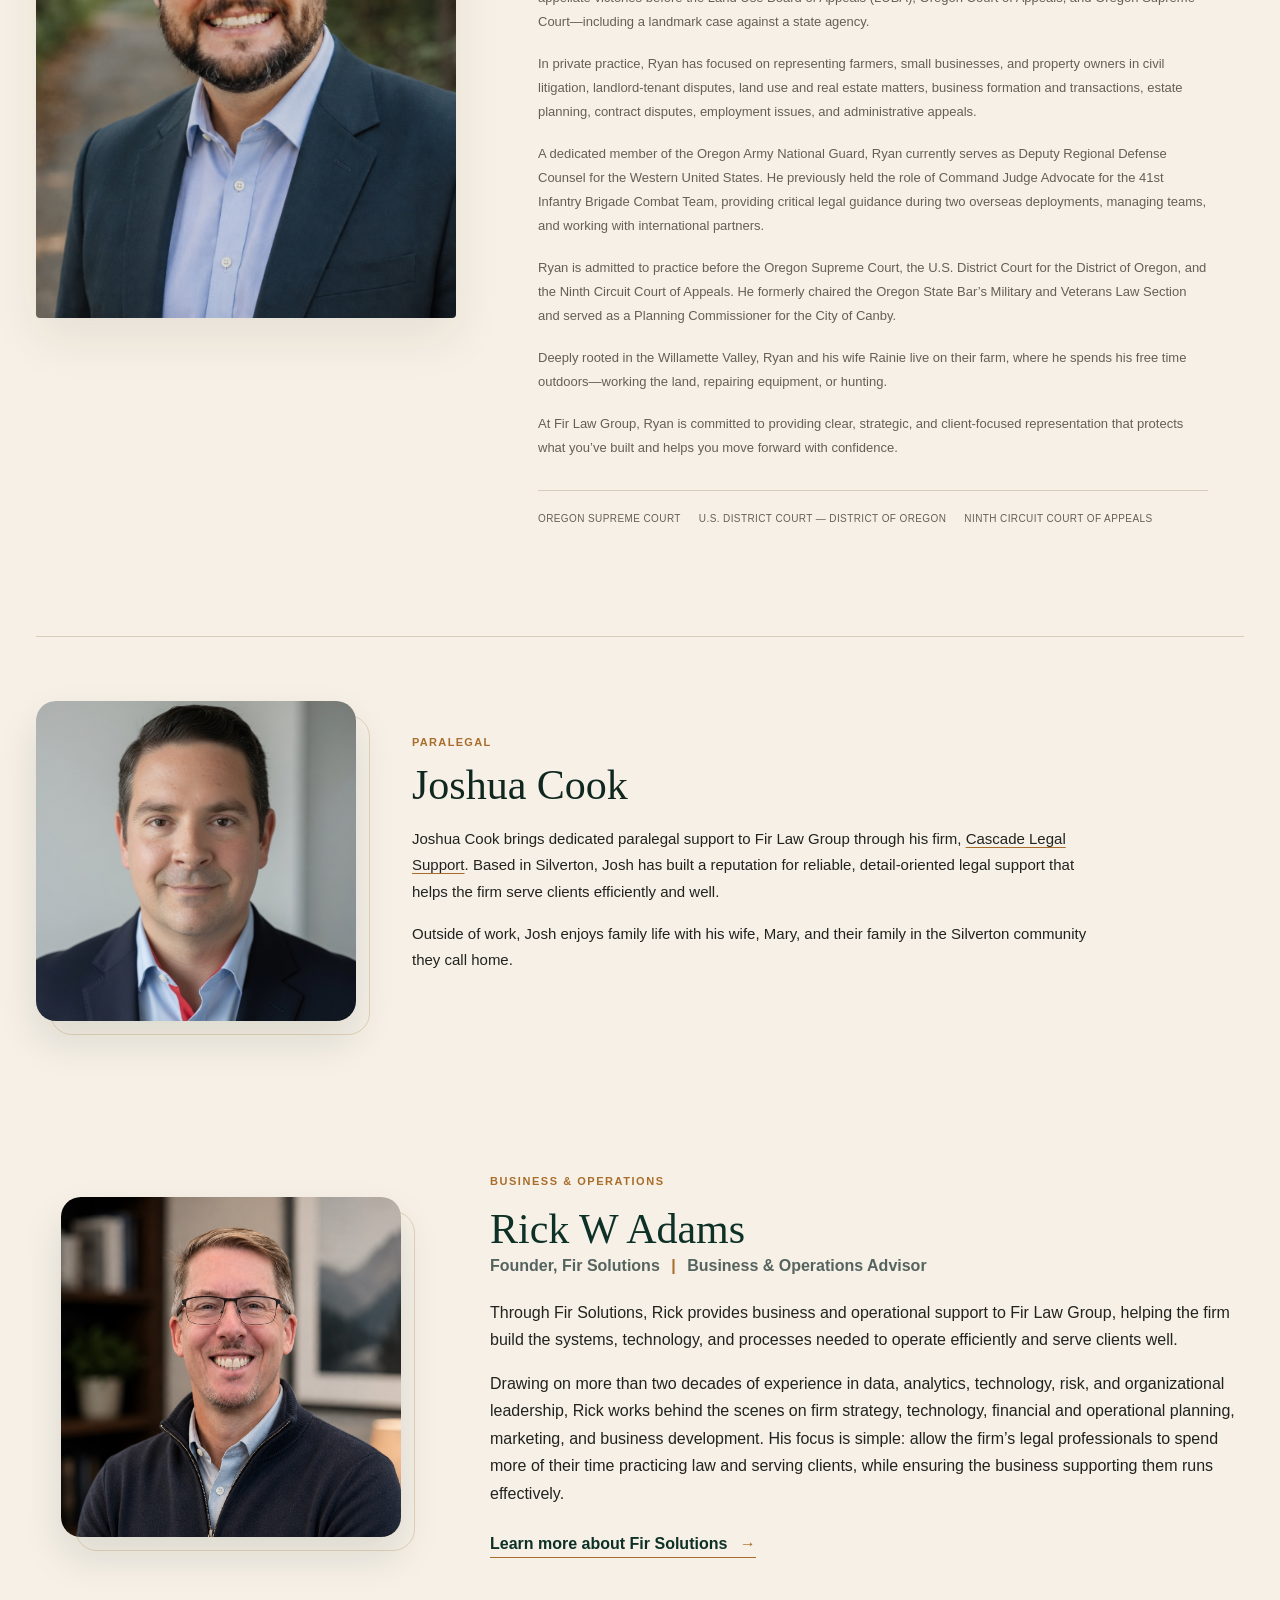
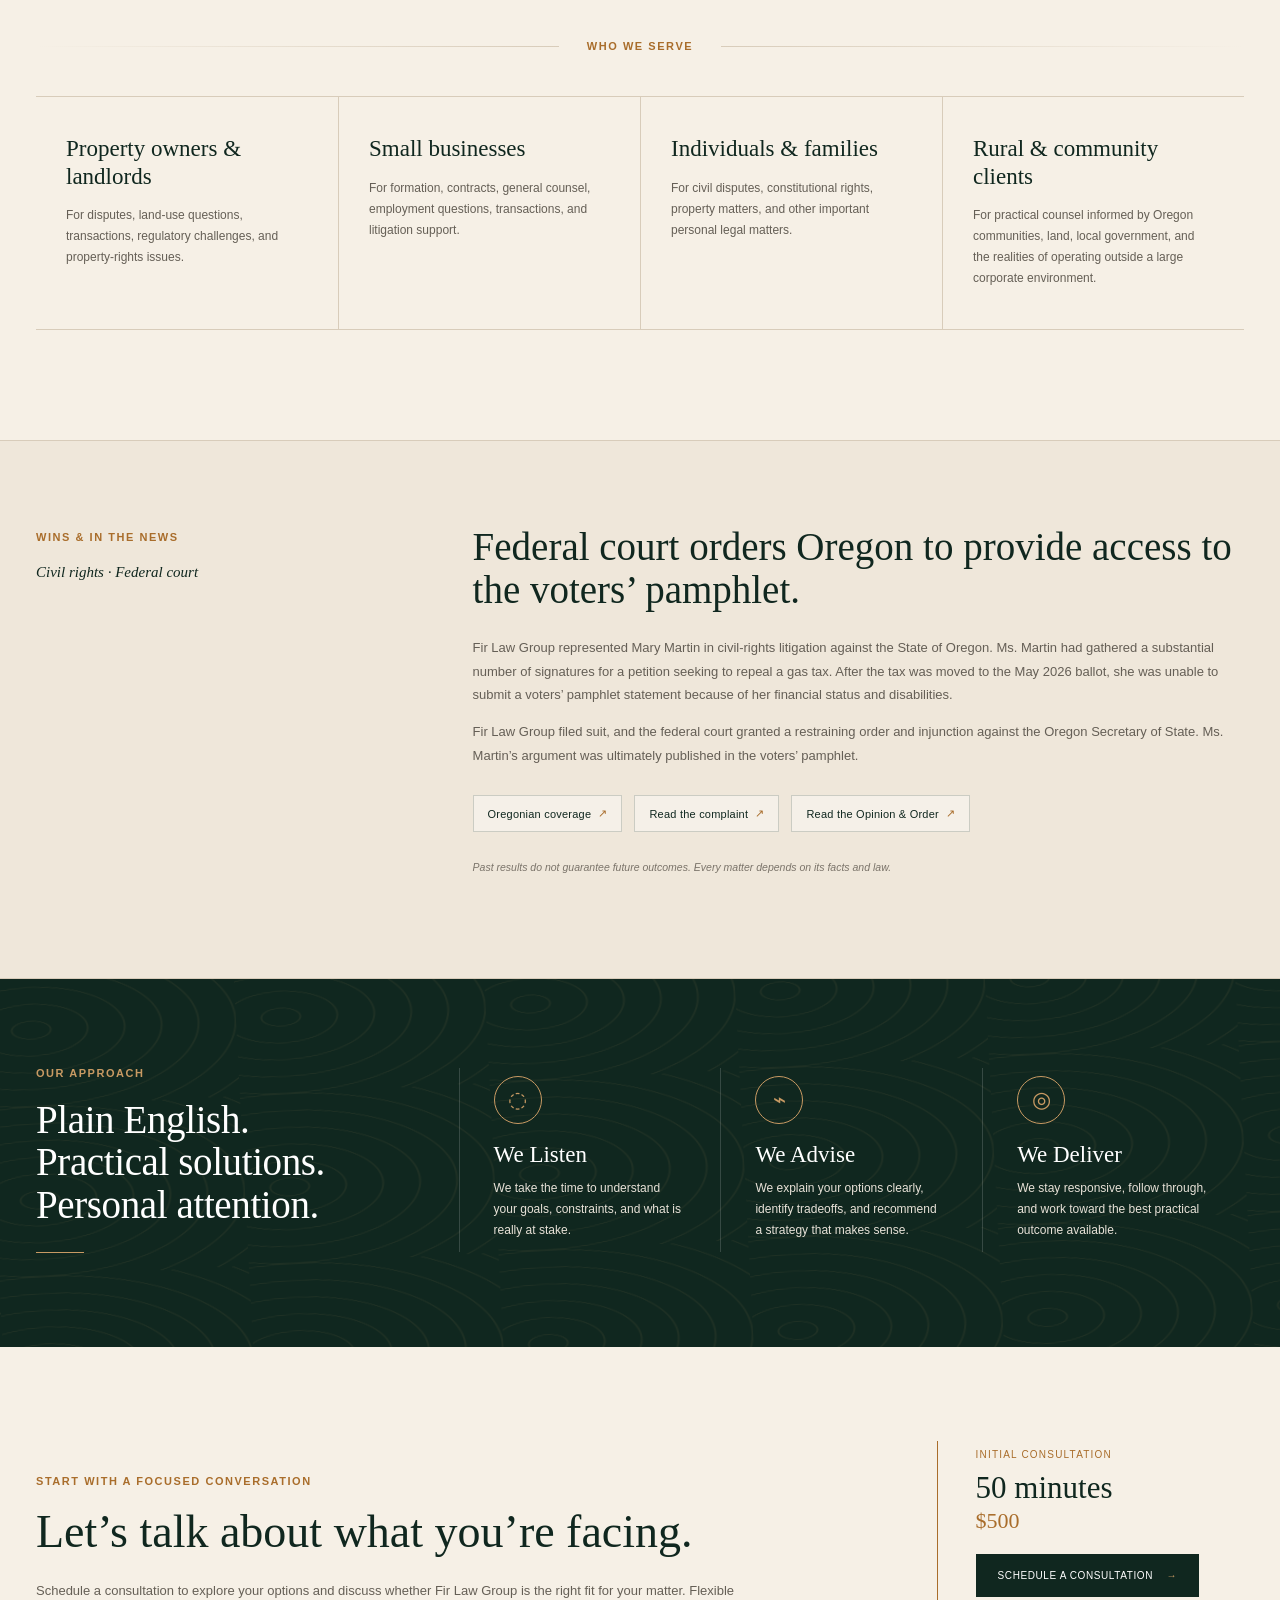
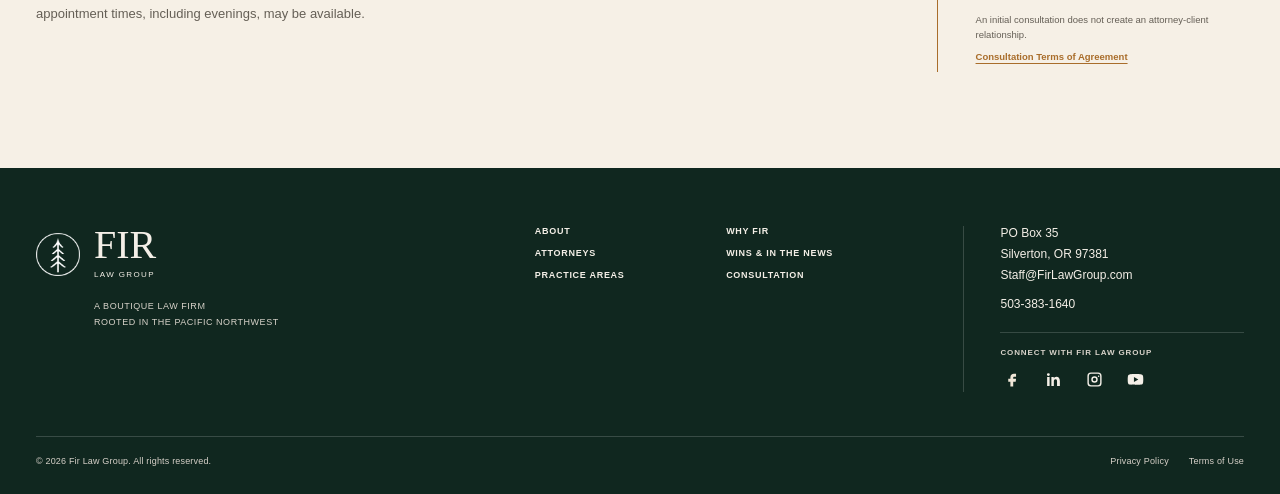
==== commit 0aca0abe: "Add practice-area exclusions" ====
--- a/index.html
+++ b/index.html
@@ -7,7 +7,7 @@
   <meta name="viewport" content="width=device-width, initial-scale=1">
   <title>Fir Law Group | Practical Counsel in the Pacific Northwest</title>
   <meta name="description" content="Fir Law Group is a boutique Oregon law firm providing practical counsel in civil litigation, land use and real estate, local government, business law, constitutional rights, and general civil matters.">
-  <link rel="stylesheet" href="css/style-v138-natural-desktop-hero.css?v=142">
+  <link rel="stylesheet" href="css/style-v138-natural-desktop-hero.css?v=143">
   <meta name="site-build-v124" content="rick-mobile-layout-fixed">
   <meta name="site-build-v125" content="rick-mobile-refined">
   <meta name="site-build-v126" content="rick-match-team-mobile">
@@ -139,13 +139,14 @@
         <p>Legal problems rarely fit neatly into one box. Our practice brings litigation, transactional, land-use, municipal, business, and constitutional experience together so advice is shaped by the whole picture.</p>
       </div>
       <div class="practice-grid practice-grid-six">
-        <article><span class="num">01</span><h3>Civil Litigation</h3><div class="mini-rule"></div><p>Strategic representation in contract disputes, property conflicts, landlord-tenant matters, and other civil cases.</p><a href="#consultation">Discuss a dispute <span>→</span></a></article>
+        <article><span class="num">01</span><h3>Civil Litigation</h3><div class="mini-rule"></div><p>Strategic representation in contract disputes, property conflicts, business disputes, and other civil cases.</p><a href="#consultation">Discuss a dispute <span>→</span></a></article>
         <article><span class="num">02</span><h3>Land Use &amp;<br>Real Estate</h3><div class="mini-rule"></div><p>Guidance on zoning, permitting, partitions, boundary issues, property rights, and real-estate transactions.</p><a href="#consultation">Discuss a property matter <span>→</span></a></article>
         <article><span class="num">03</span><h3>Local<br>Government</h3><div class="mini-rule"></div><p>Practical counsel for cities and other local governments on governance, contracts, land use, public records, code enforcement, employment, and municipal operations.</p><a href="#consultation">Complimentary consultation for local governments <span>→</span></a></article>
         <article><span class="num">04</span><h3>Business Formation<br>&amp; Transactions</h3><div class="mini-rule"></div><p>LLCs, corporations, partnerships, contracts, sales, transactions, and day-to-day legal advice for growing businesses.</p><a href="#consultation">Talk business <span>→</span></a></article>
         <article><span class="num">05</span><h3>Constitutional<br>Rights</h3><div class="mini-rule"></div><p>Civil-rights advocacy involving free speech, property rights, due process, and government action.</p><a href="#consultation">Discuss your rights <span>→</span></a></article>
         <article><span class="num">06</span><h3>General Civil<br>Counsel</h3><div class="mini-rule"></div><p>Contract review and negotiation, small-business employment matters, debt collection, administrative appeals, and practical preventive counsel.</p><a href="#consultation">Ask about your matter <span>→</span></a></article>
       </div>
+      <p class="practice-exclusions"><strong>Please note:</strong> Fir Law Group does not handle traffic citations or landlord-tenant matters.</p>
     </section>
 
     <section id="why-fir" class="why-fir">
--- a/css/style-v138-natural-desktop-hero.css
+++ b/css/style-v138-natural-desktop-hero.css
@@ -3977,3 +3977,5 @@
 }
 
 .paralegal-company-link{color:inherit;text-decoration-color:var(--bronze);text-decoration-thickness:1px;text-underline-offset:3px}.paralegal-company-link:hover,.paralegal-company-link:focus-visible{color:var(--bronze)}
+
+.practice-exclusions{margin:30px 0 0;padding-top:18px;border-top:1px solid var(--line);color:var(--muted);font-size:12px;line-height:1.6;text-align:center}.practice-exclusions strong{color:var(--char);font-weight:600}
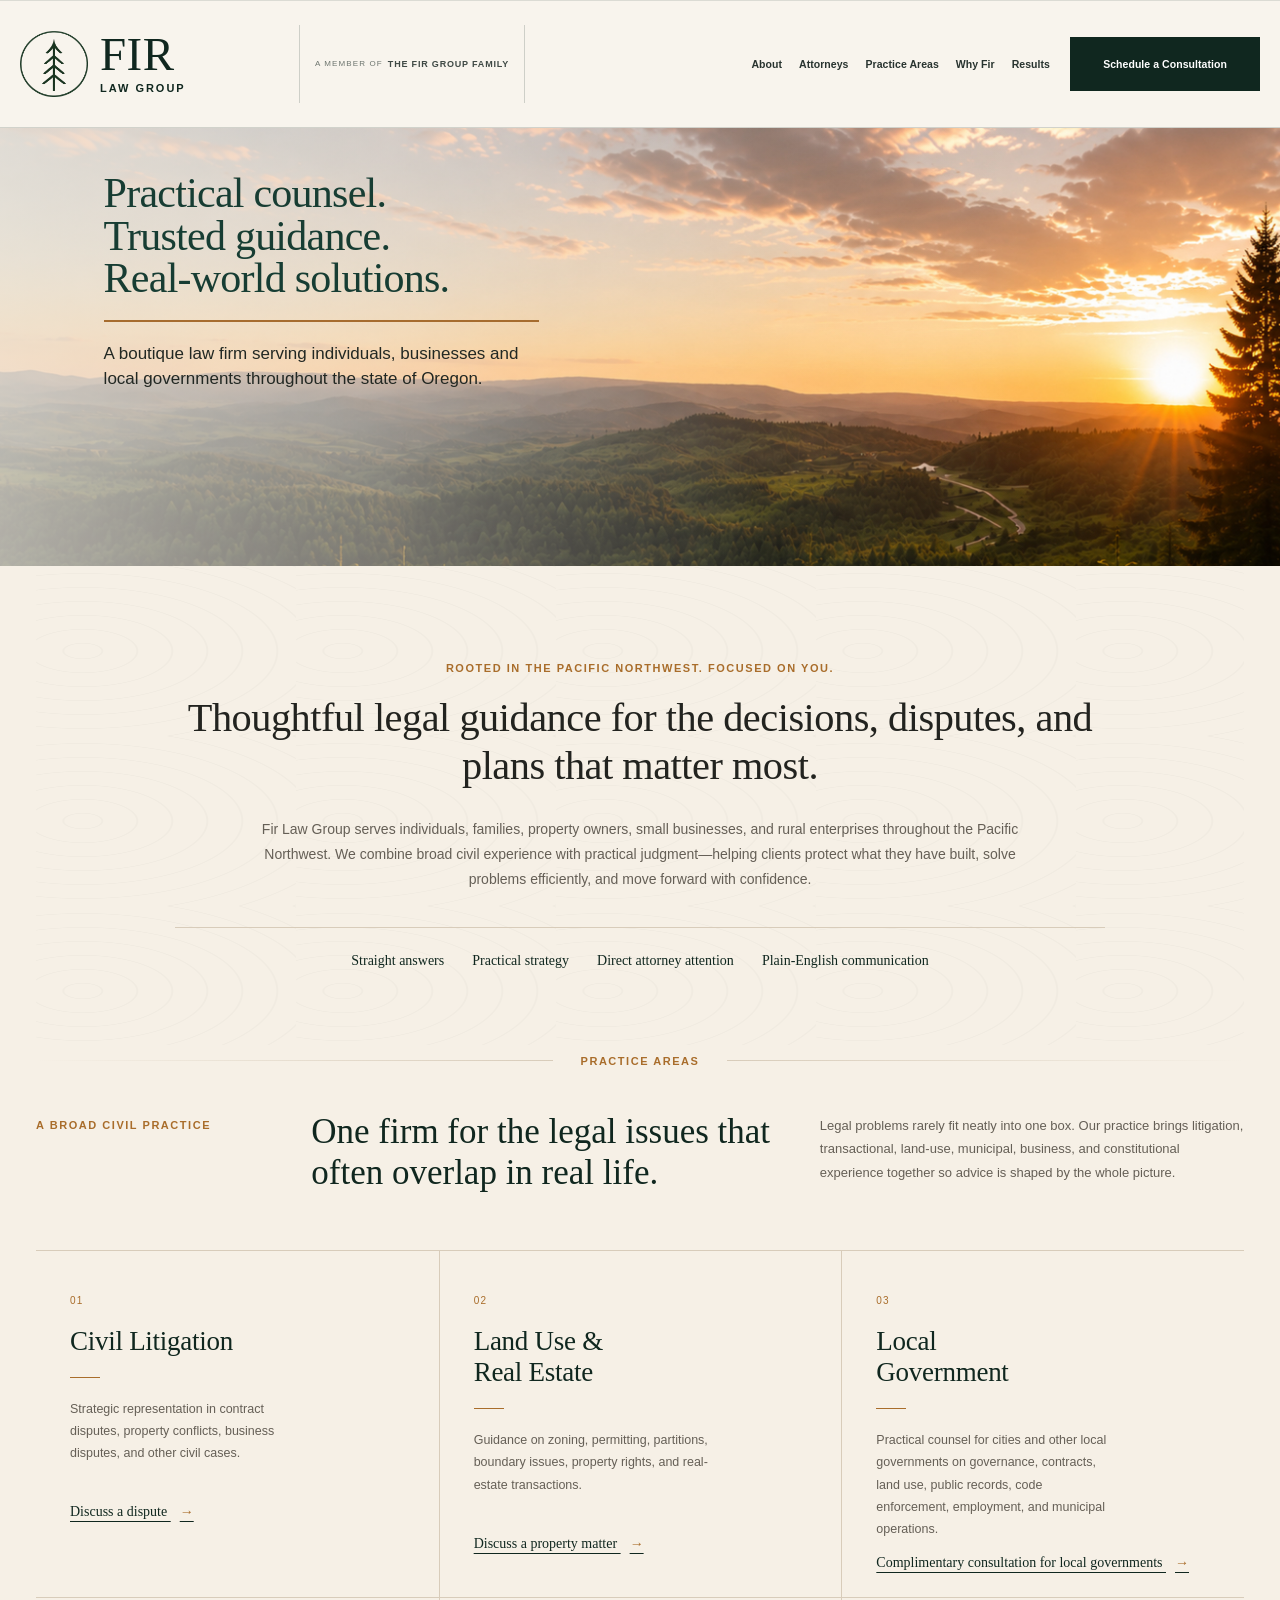
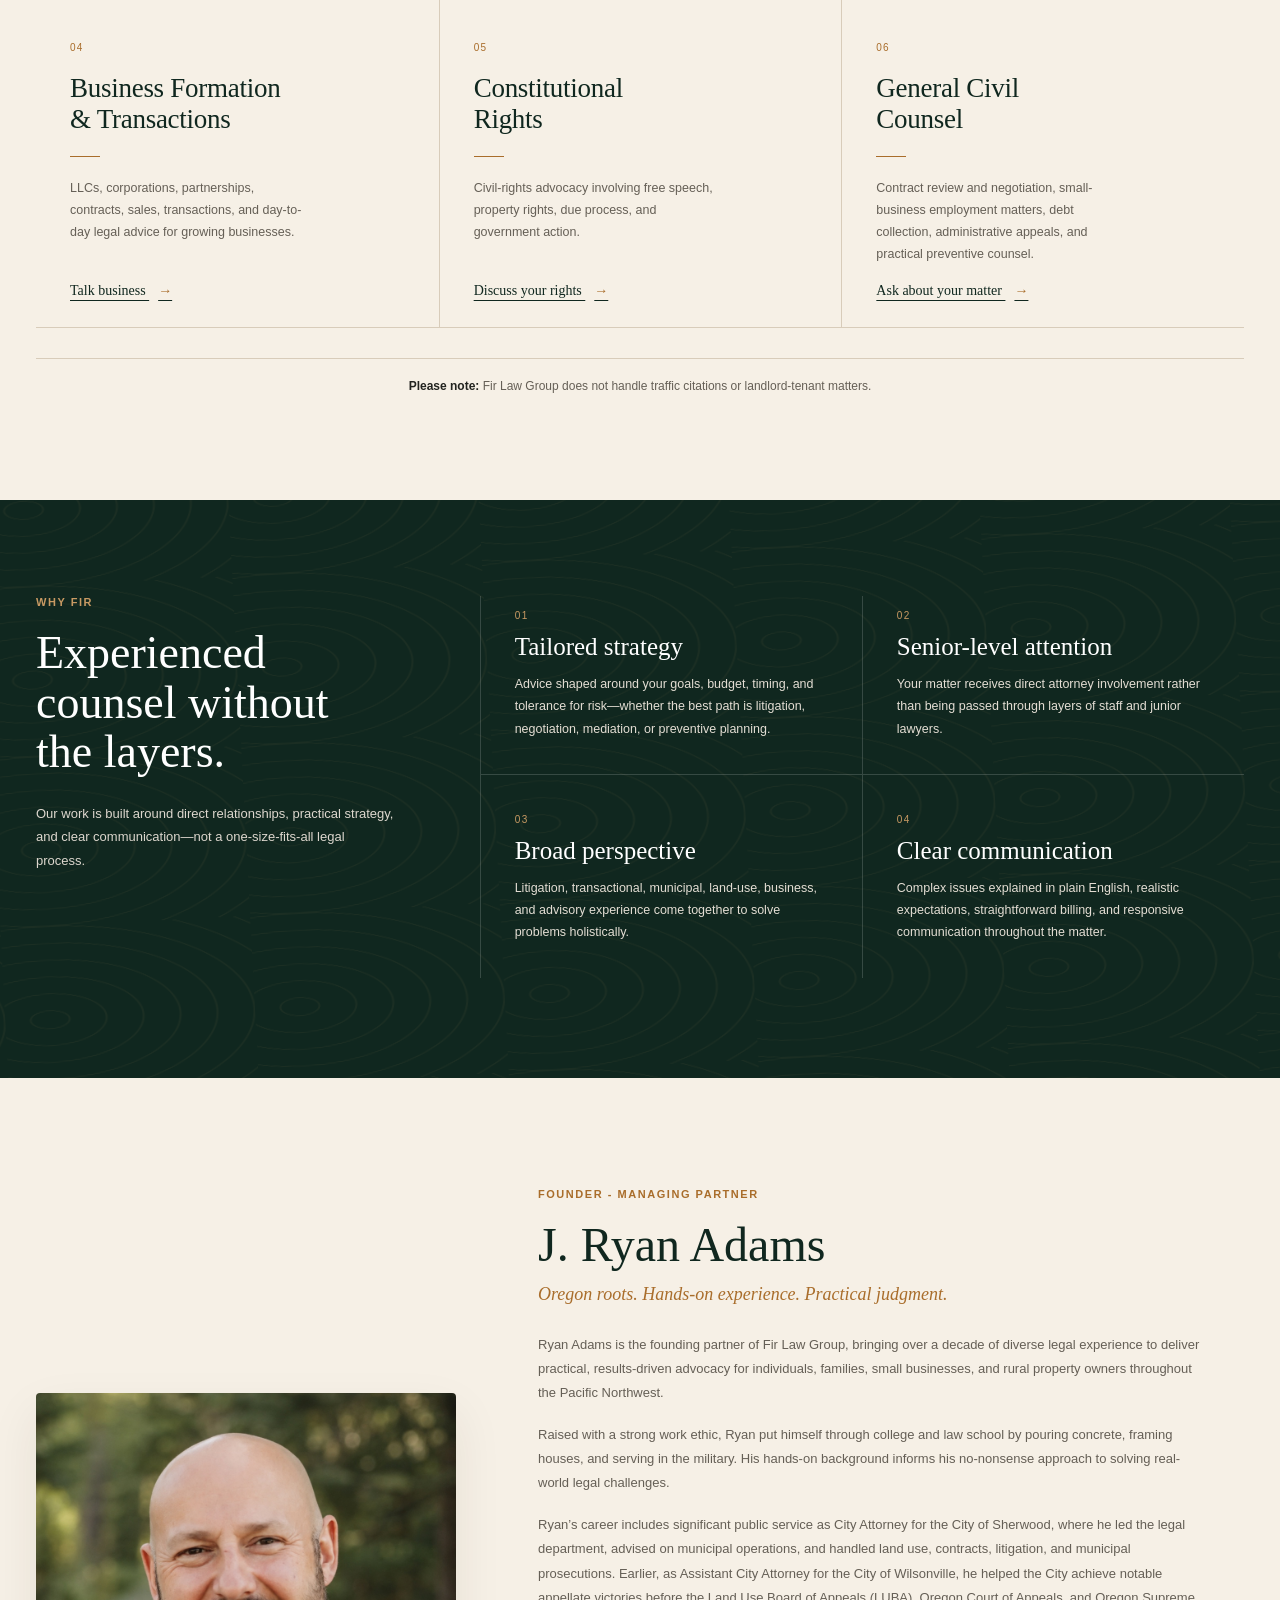
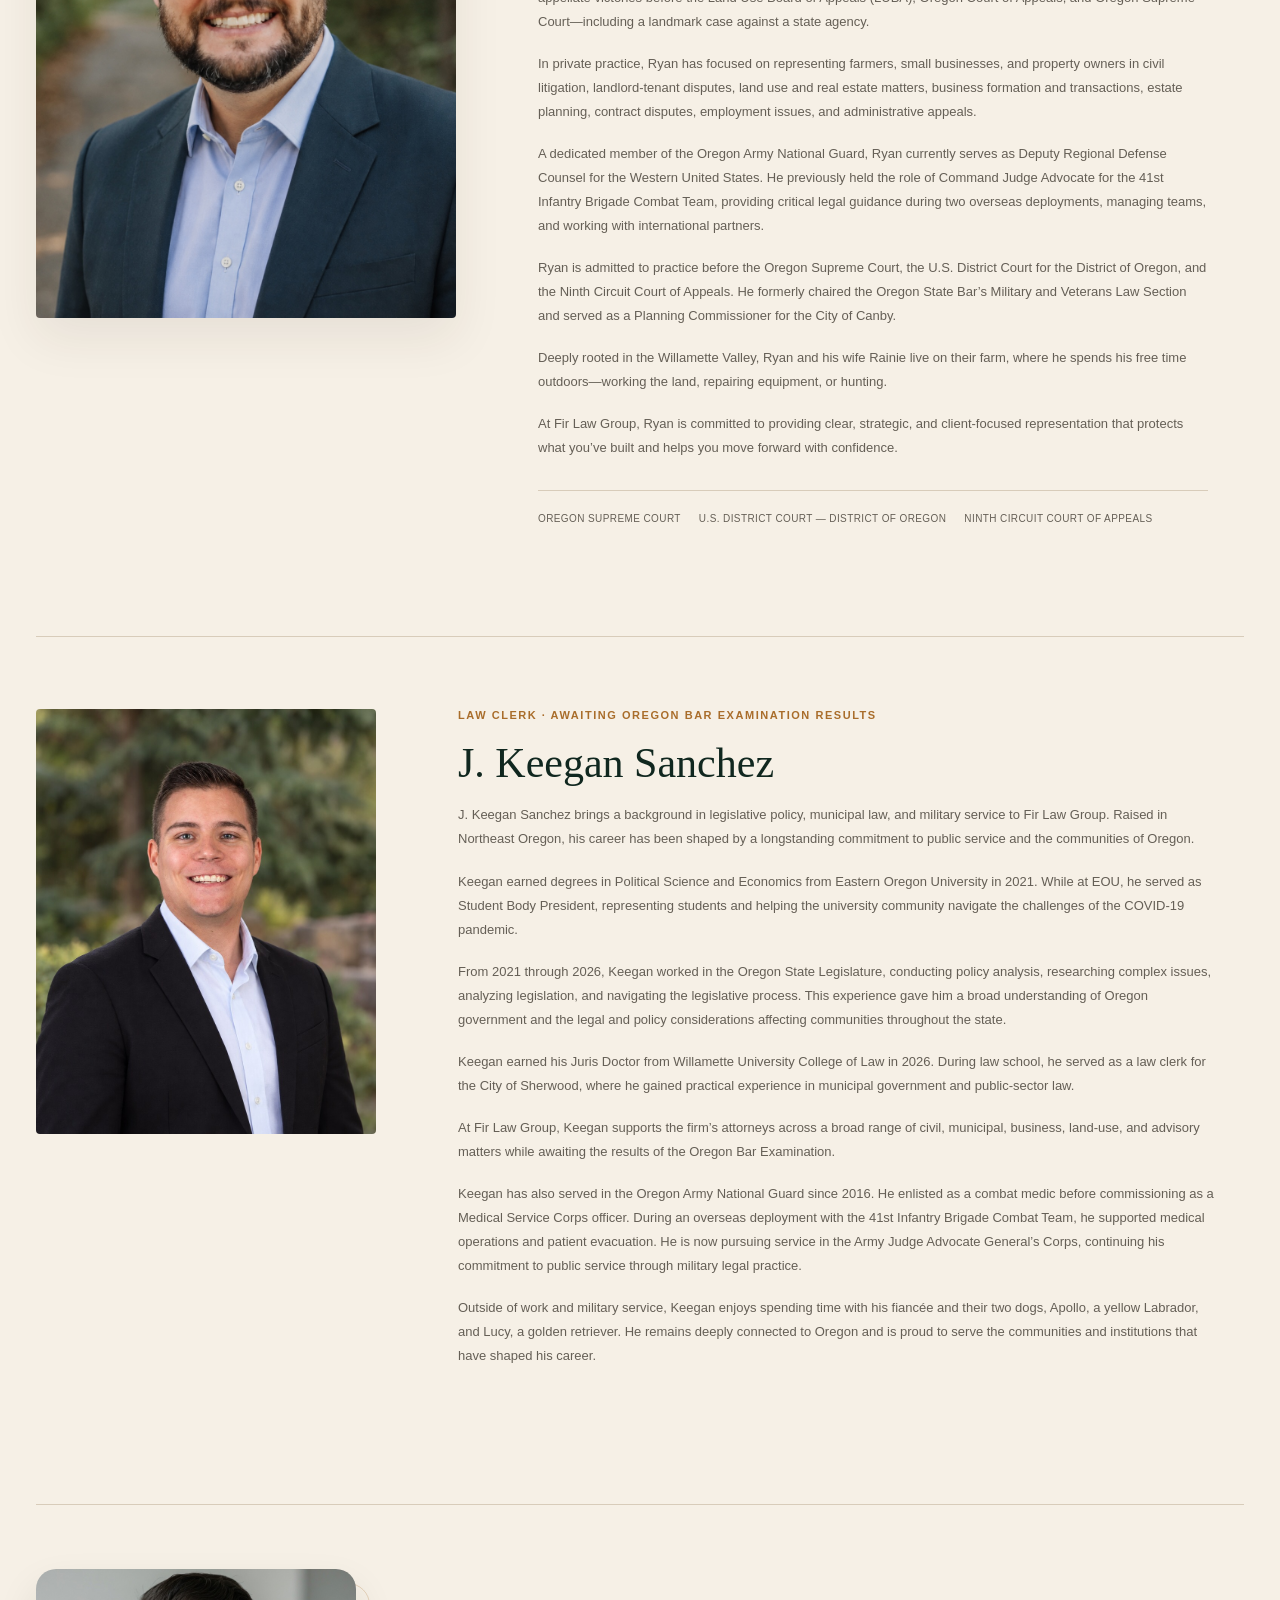
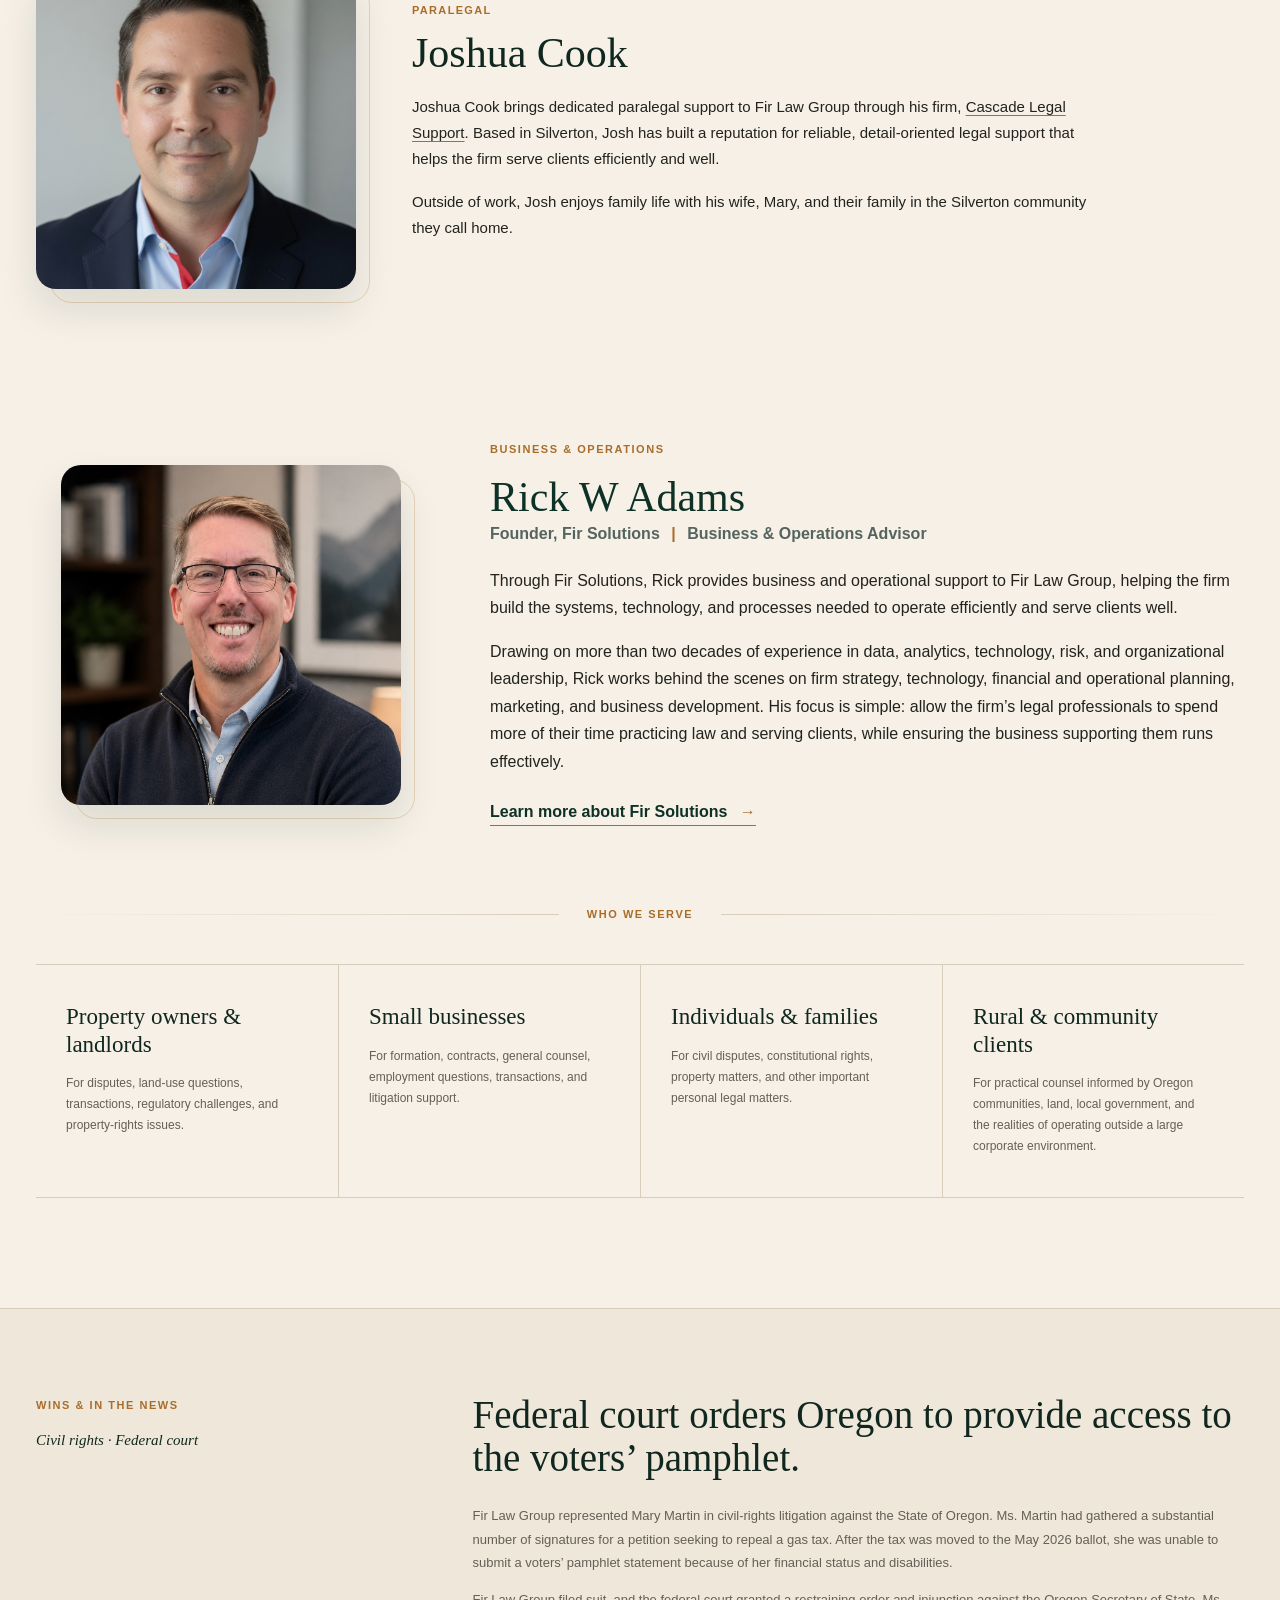
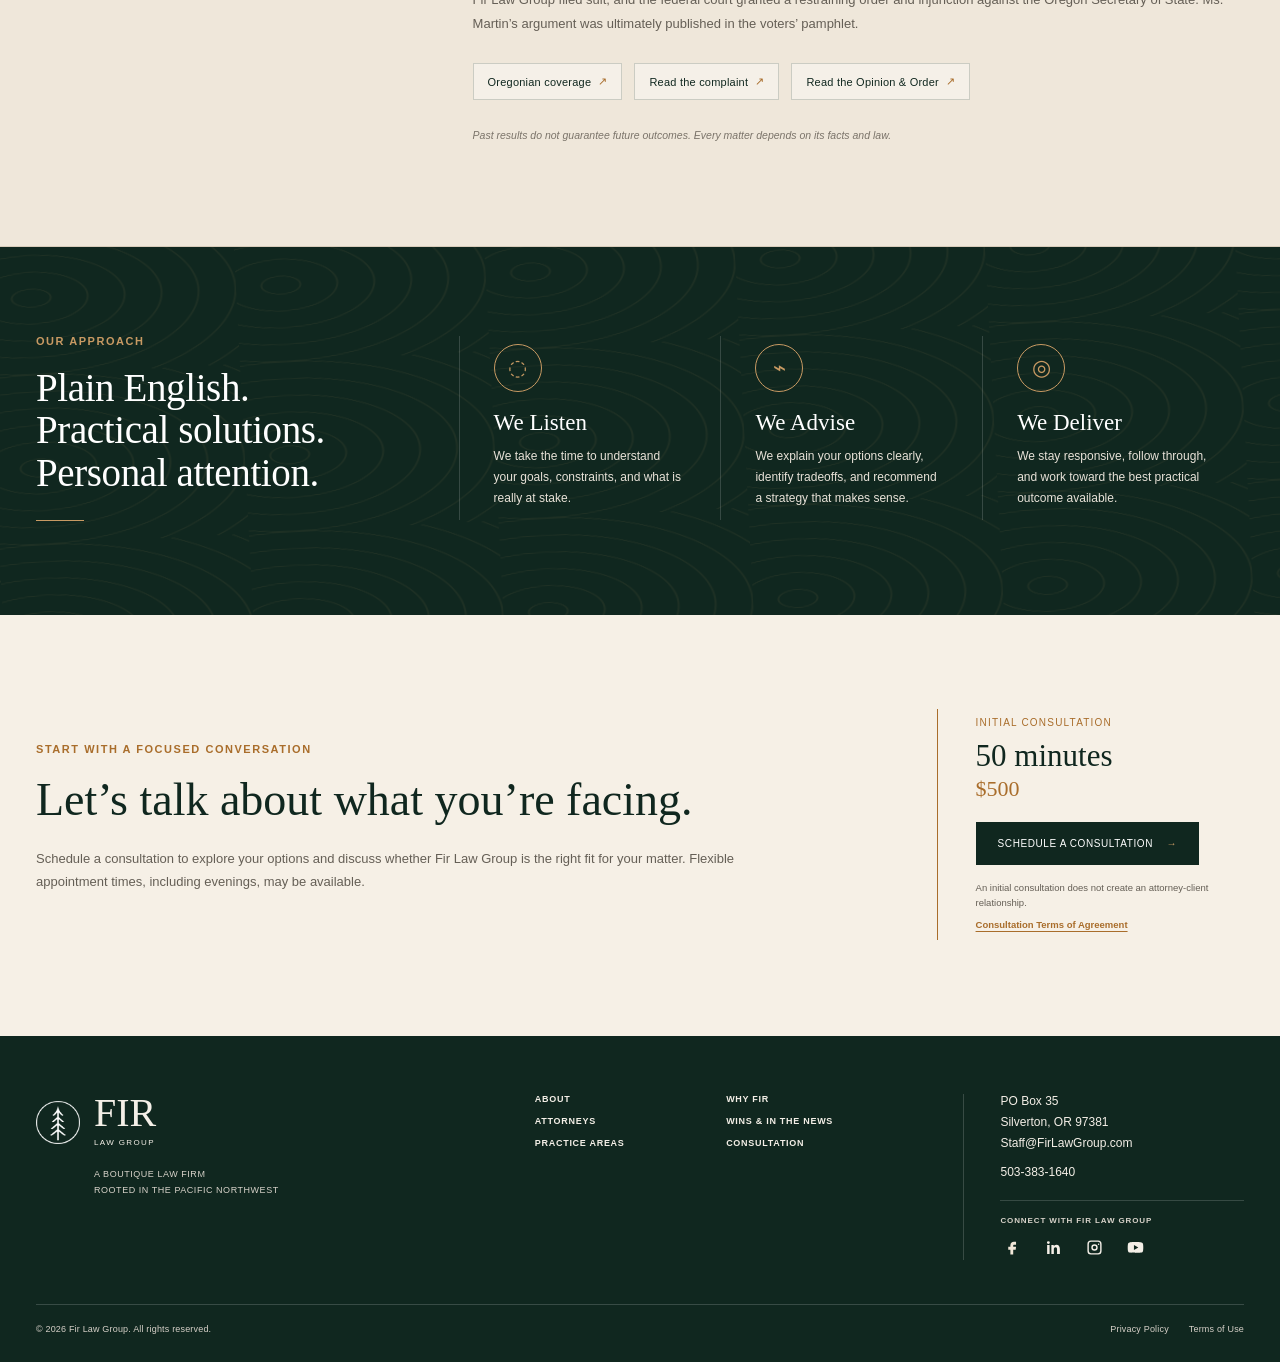
==== commit 17fccecf: "Add J. Keegan Sanchez to the team" ====
--- a/index.html
+++ b/index.html
@@ -7,7 +7,7 @@
   <meta name="viewport" content="width=device-width, initial-scale=1">
   <title>Fir Law Group | Practical Counsel in the Pacific Northwest</title>
   <meta name="description" content="Fir Law Group is a boutique Oregon law firm providing practical counsel in civil litigation, land use and real estate, local government, business law, constitutional rights, and general civil matters.">
-  <link rel="stylesheet" href="css/style-v138-natural-desktop-hero.css?v=143">
+  <link rel="stylesheet" href="css/style-v138-natural-desktop-hero.css?v=144">
   <meta name="site-build-v124" content="rick-mobile-layout-fixed">
   <meta name="site-build-v125" content="rick-mobile-refined">
   <meta name="site-build-v126" content="rick-match-team-mobile">
@@ -186,6 +186,22 @@
         </div>
       </div>
     </section>
+<section class="second-attorney second-attorney-expanded keegan-profile section-shell" aria-labelledby="keegan-sanchez-title">
+      <div class="second-attorney-photo">
+        <img src="images/keegan-sanchez-outdoor-v144.jpg" alt="J. Keegan Sanchez, Law Clerk">
+      </div>
+      <div class="second-attorney-copy">
+        <p class="eyebrow">Law Clerk · Awaiting Oregon Bar Examination Results</p>
+        <h2 id="keegan-sanchez-title">J. Keegan Sanchez</h2>
+        <p>J. Keegan Sanchez brings a background in legislative policy, municipal law, and military service to Fir Law Group. Raised in Northeast Oregon, his career has been shaped by a longstanding commitment to public service and the communities of Oregon.</p>
+        <p>Keegan earned degrees in Political Science and Economics from Eastern Oregon University in 2021. While at EOU, he served as Student Body President, representing students and helping the university community navigate the challenges of the COVID-19 pandemic.</p>
+        <p>From 2021 through 2026, Keegan worked in the Oregon State Legislature, conducting policy analysis, researching complex issues, analyzing legislation, and navigating the legislative process. This experience gave him a broad understanding of Oregon government and the legal and policy considerations affecting communities throughout the state.</p>
+        <p>Keegan earned his Juris Doctor from Willamette University College of Law in 2026. During law school, he served as a law clerk for the City of Sherwood, where he gained practical experience in municipal government and public-sector law.</p>
+        <p>At Fir Law Group, Keegan supports the firm’s attorneys across a broad range of civil, municipal, business, land-use, and advisory matters while awaiting the results of the Oregon Bar Examination.</p>
+        <p>Keegan has also served in the Oregon Army National Guard since 2016. He enlisted as a combat medic before commissioning as a Medical Service Corps officer. During an overseas deployment with the 41st Infantry Brigade Combat Team, he supported medical operations and patient evacuation. He is now pursuing service in the Army Judge Advocate General’s Corps, continuing his commitment to public service through military legal practice.</p>
+        <p>Outside of work and military service, Keegan enjoys spending time with his fiancée and their two dogs, Apollo, a yellow Labrador, and Lucy, a golden retriever. He remains deeply connected to Oregon and is proud to serve the communities and institutions that have shaped his career.</p>
+      </div>
+    </section>
 <section class="paralegal-profile section-shell" aria-labelledby="joshua-cook-title">
       <div class="paralegal-photo">
         <img src="images/josh-v139.jpeg" alt="Joshua Cook, Paralegal">
--- a/css/style-v138-natural-desktop-hero.css
+++ b/css/style-v138-natural-desktop-hero.css
@@ -3979,3 +3979,13 @@
 .paralegal-company-link{color:inherit;text-decoration-color:var(--bronze);text-decoration-thickness:1px;text-underline-offset:3px}.paralegal-company-link:hover,.paralegal-company-link:focus-visible{color:var(--bronze)}
 
 .practice-exclusions{margin:30px 0 0;padding-top:18px;border-top:1px solid var(--line);color:var(--muted);font-size:12px;line-height:1.6;text-align:center}.practice-exclusions strong{color:var(--char);font-weight:600}
+
+
+/* v144: J. Keegan Sanchez profile */
+.keegan-profile{
+  border-top:1px solid var(--line);
+  padding-top:72px;
+}
+@media(max-width:700px){
+  .keegan-profile{padding-top:54px}
+}
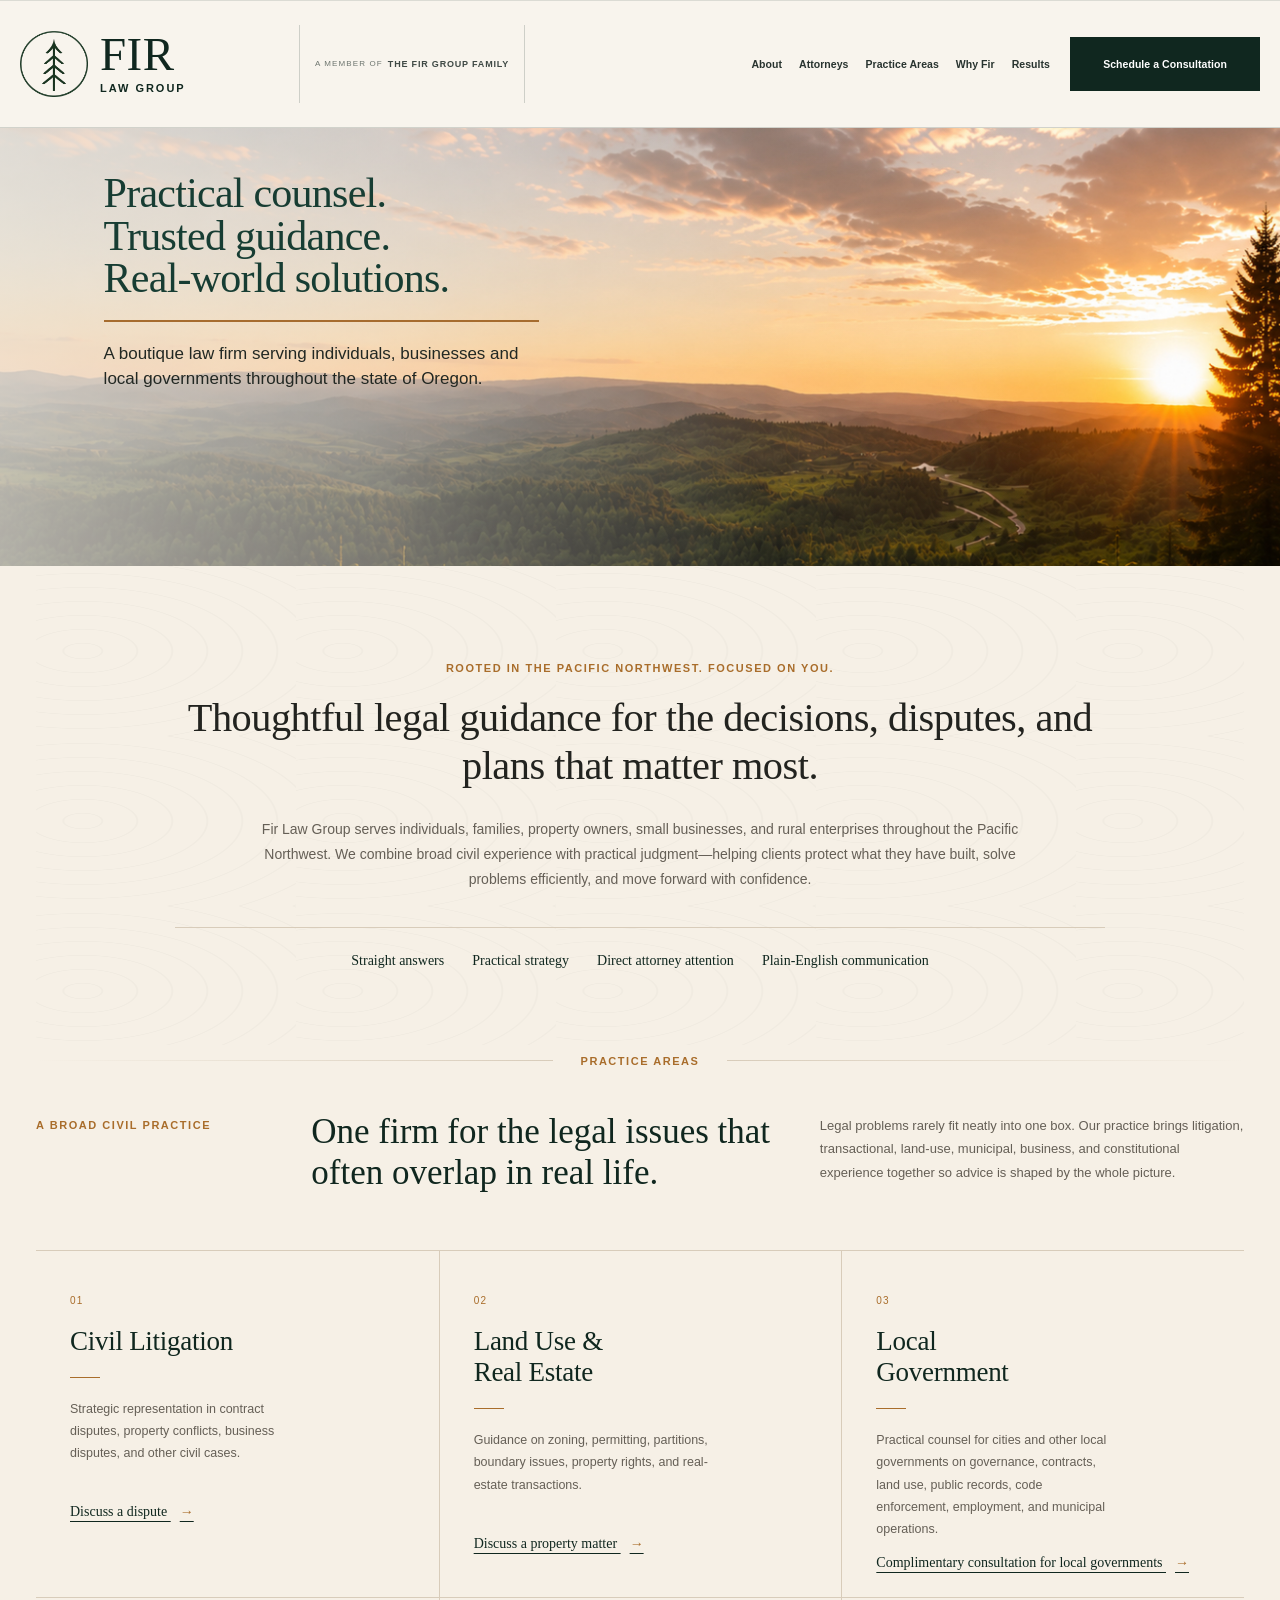
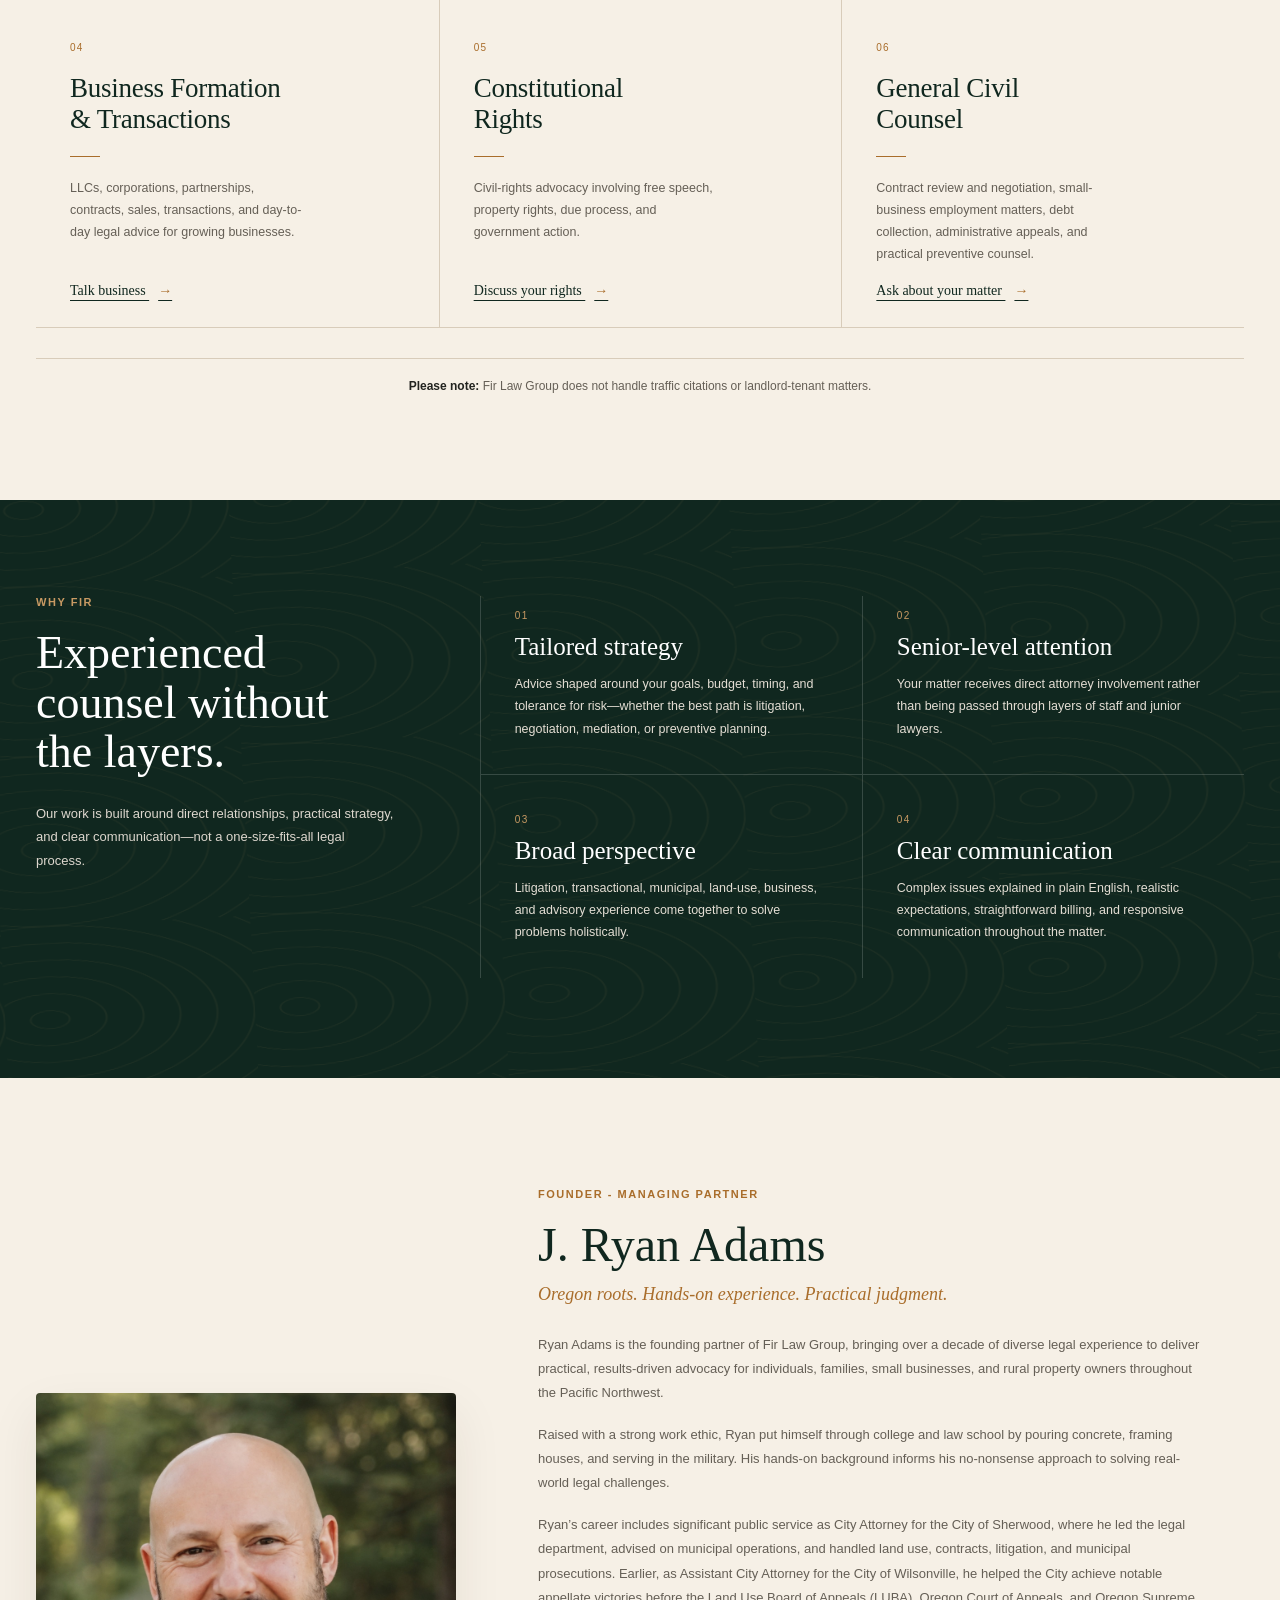
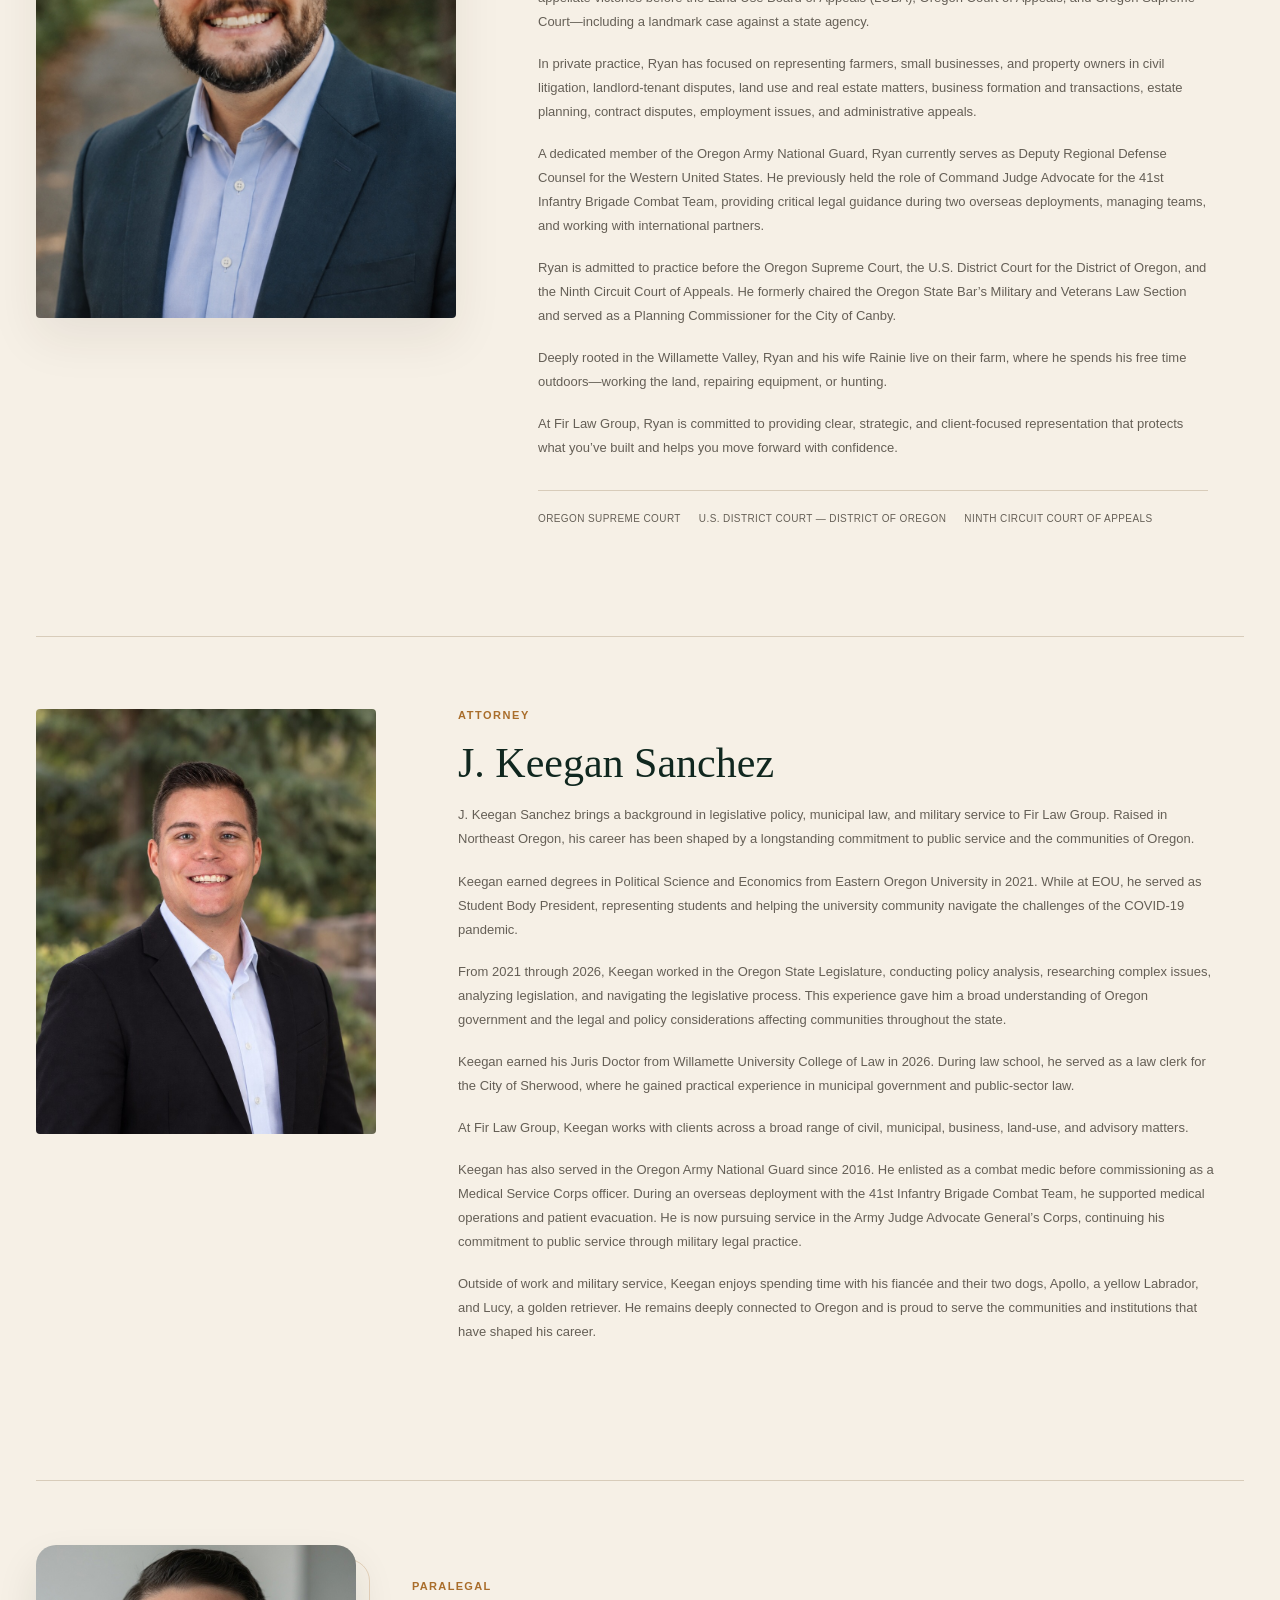
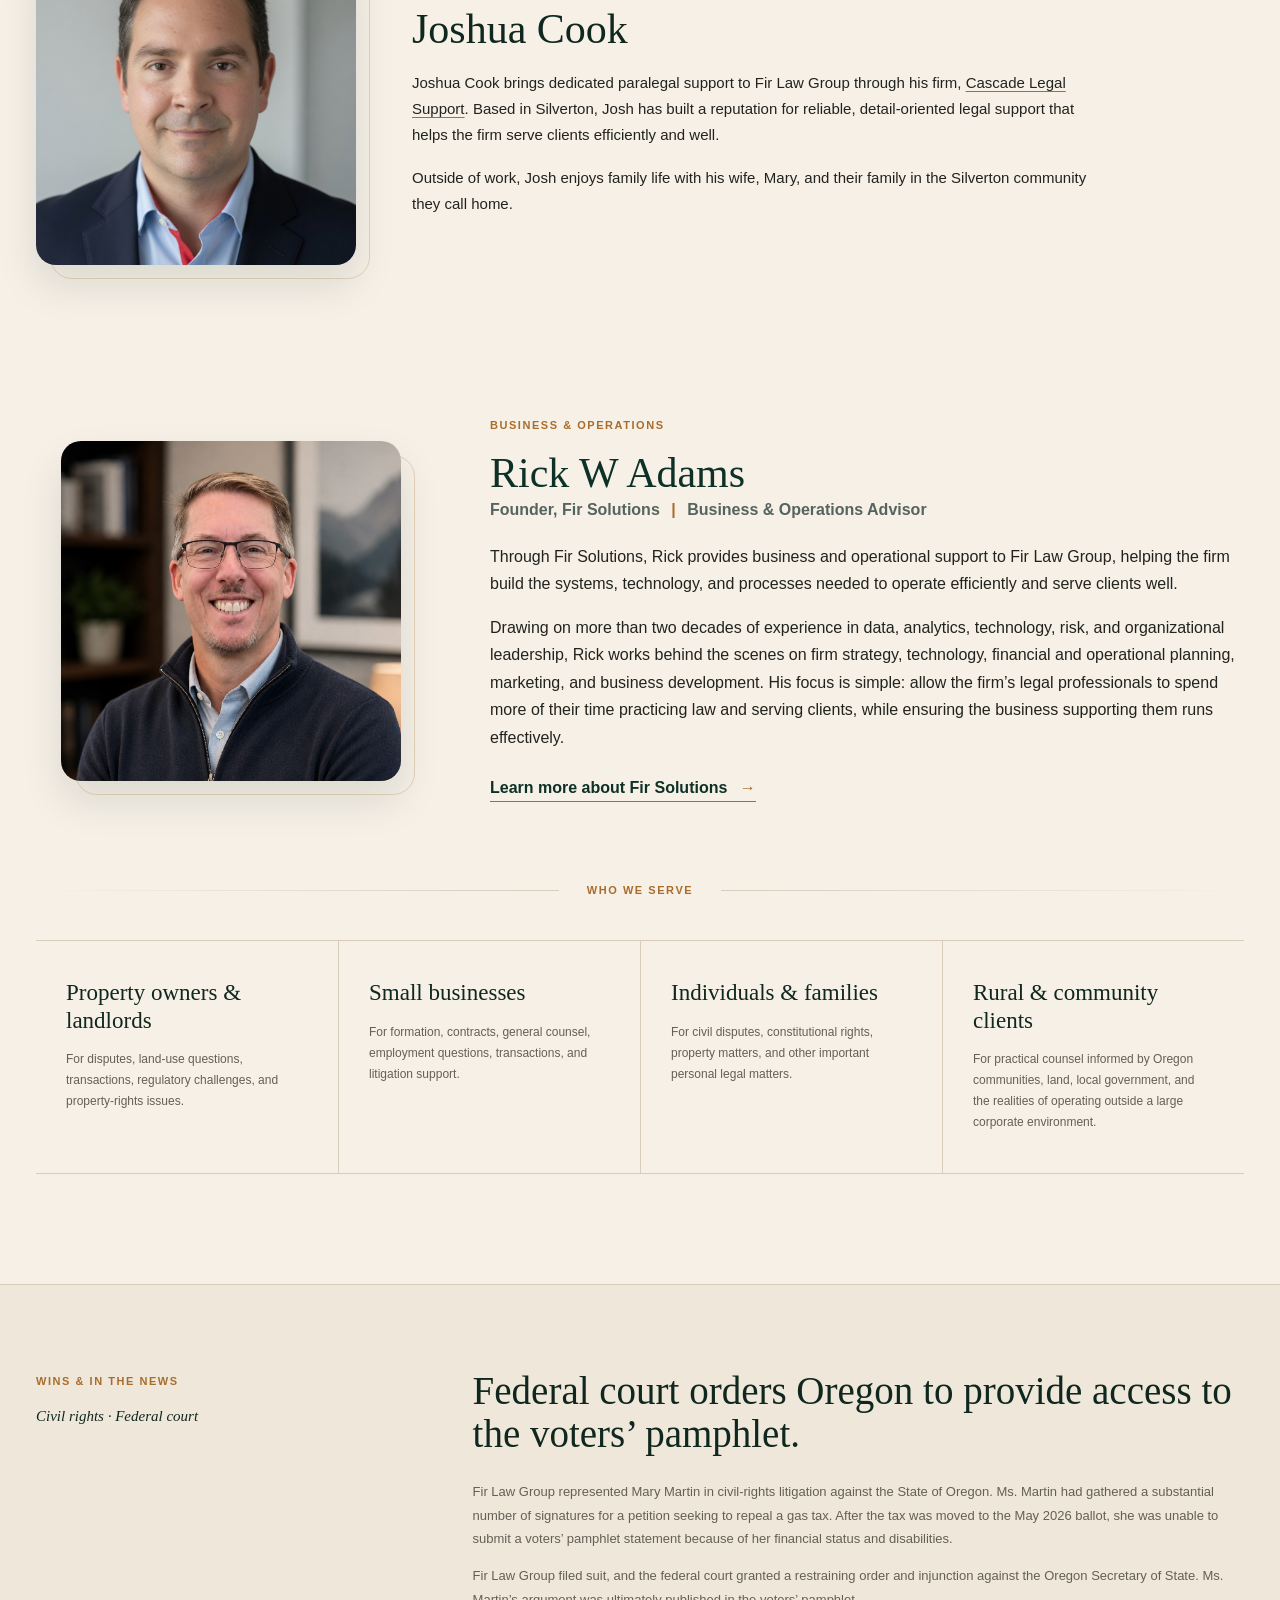
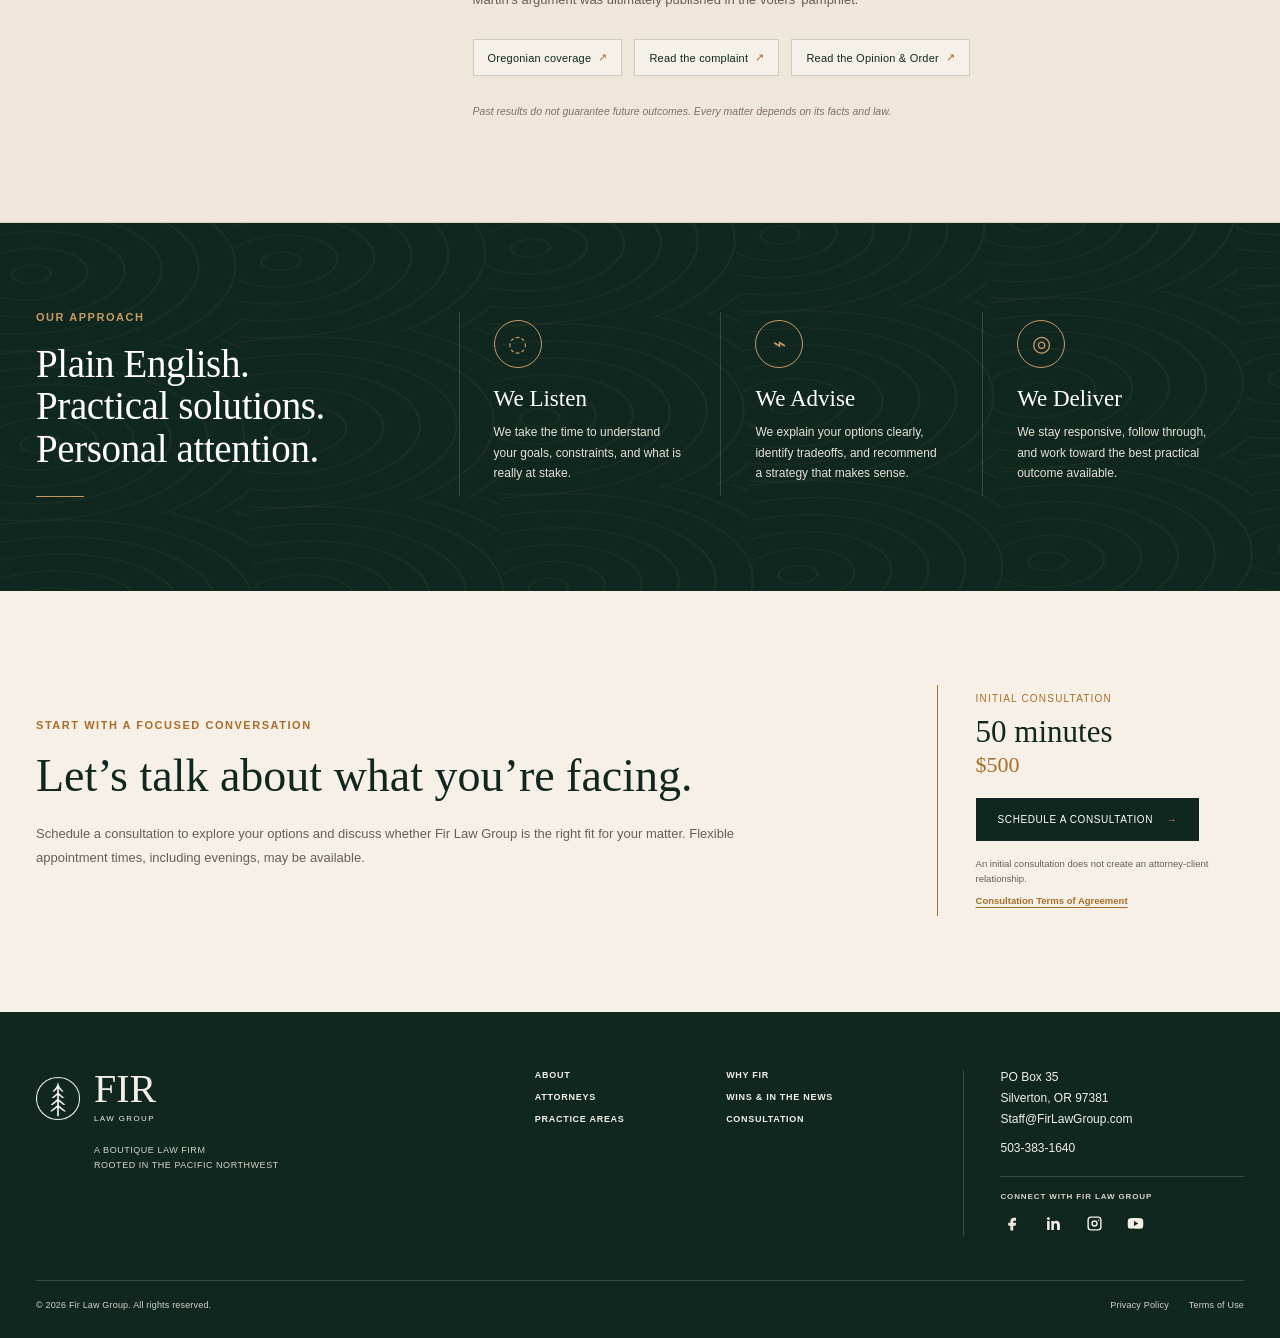
==== commit 775cc7e2: "Update Keegan Sanchez to attorney" ====
--- a/index.html
+++ b/index.html
@@ -188,16 +188,16 @@
     </section>
 <section class="second-attorney second-attorney-expanded keegan-profile section-shell" aria-labelledby="keegan-sanchez-title">
       <div class="second-attorney-photo">
-        <img src="images/keegan-sanchez-outdoor-v144.jpg" alt="J. Keegan Sanchez, Law Clerk">
+        <img src="images/keegan-sanchez-outdoor-v144.jpg" alt="J. Keegan Sanchez, Attorney">
       </div>
       <div class="second-attorney-copy">
-        <p class="eyebrow">Law Clerk · Awaiting Oregon Bar Examination Results</p>
+        <p class="eyebrow">Attorney</p>
         <h2 id="keegan-sanchez-title">J. Keegan Sanchez</h2>
         <p>J. Keegan Sanchez brings a background in legislative policy, municipal law, and military service to Fir Law Group. Raised in Northeast Oregon, his career has been shaped by a longstanding commitment to public service and the communities of Oregon.</p>
         <p>Keegan earned degrees in Political Science and Economics from Eastern Oregon University in 2021. While at EOU, he served as Student Body President, representing students and helping the university community navigate the challenges of the COVID-19 pandemic.</p>
         <p>From 2021 through 2026, Keegan worked in the Oregon State Legislature, conducting policy analysis, researching complex issues, analyzing legislation, and navigating the legislative process. This experience gave him a broad understanding of Oregon government and the legal and policy considerations affecting communities throughout the state.</p>
         <p>Keegan earned his Juris Doctor from Willamette University College of Law in 2026. During law school, he served as a law clerk for the City of Sherwood, where he gained practical experience in municipal government and public-sector law.</p>
-        <p>At Fir Law Group, Keegan supports the firm’s attorneys across a broad range of civil, municipal, business, land-use, and advisory matters while awaiting the results of the Oregon Bar Examination.</p>
+        <p>At Fir Law Group, Keegan works with clients across a broad range of civil, municipal, business, land-use, and advisory matters.</p>
         <p>Keegan has also served in the Oregon Army National Guard since 2016. He enlisted as a combat medic before commissioning as a Medical Service Corps officer. During an overseas deployment with the 41st Infantry Brigade Combat Team, he supported medical operations and patient evacuation. He is now pursuing service in the Army Judge Advocate General’s Corps, continuing his commitment to public service through military legal practice.</p>
         <p>Outside of work and military service, Keegan enjoys spending time with his fiancée and their two dogs, Apollo, a yellow Labrador, and Lucy, a golden retriever. He remains deeply connected to Oregon and is proud to serve the communities and institutions that have shaped his career.</p>
       </div>
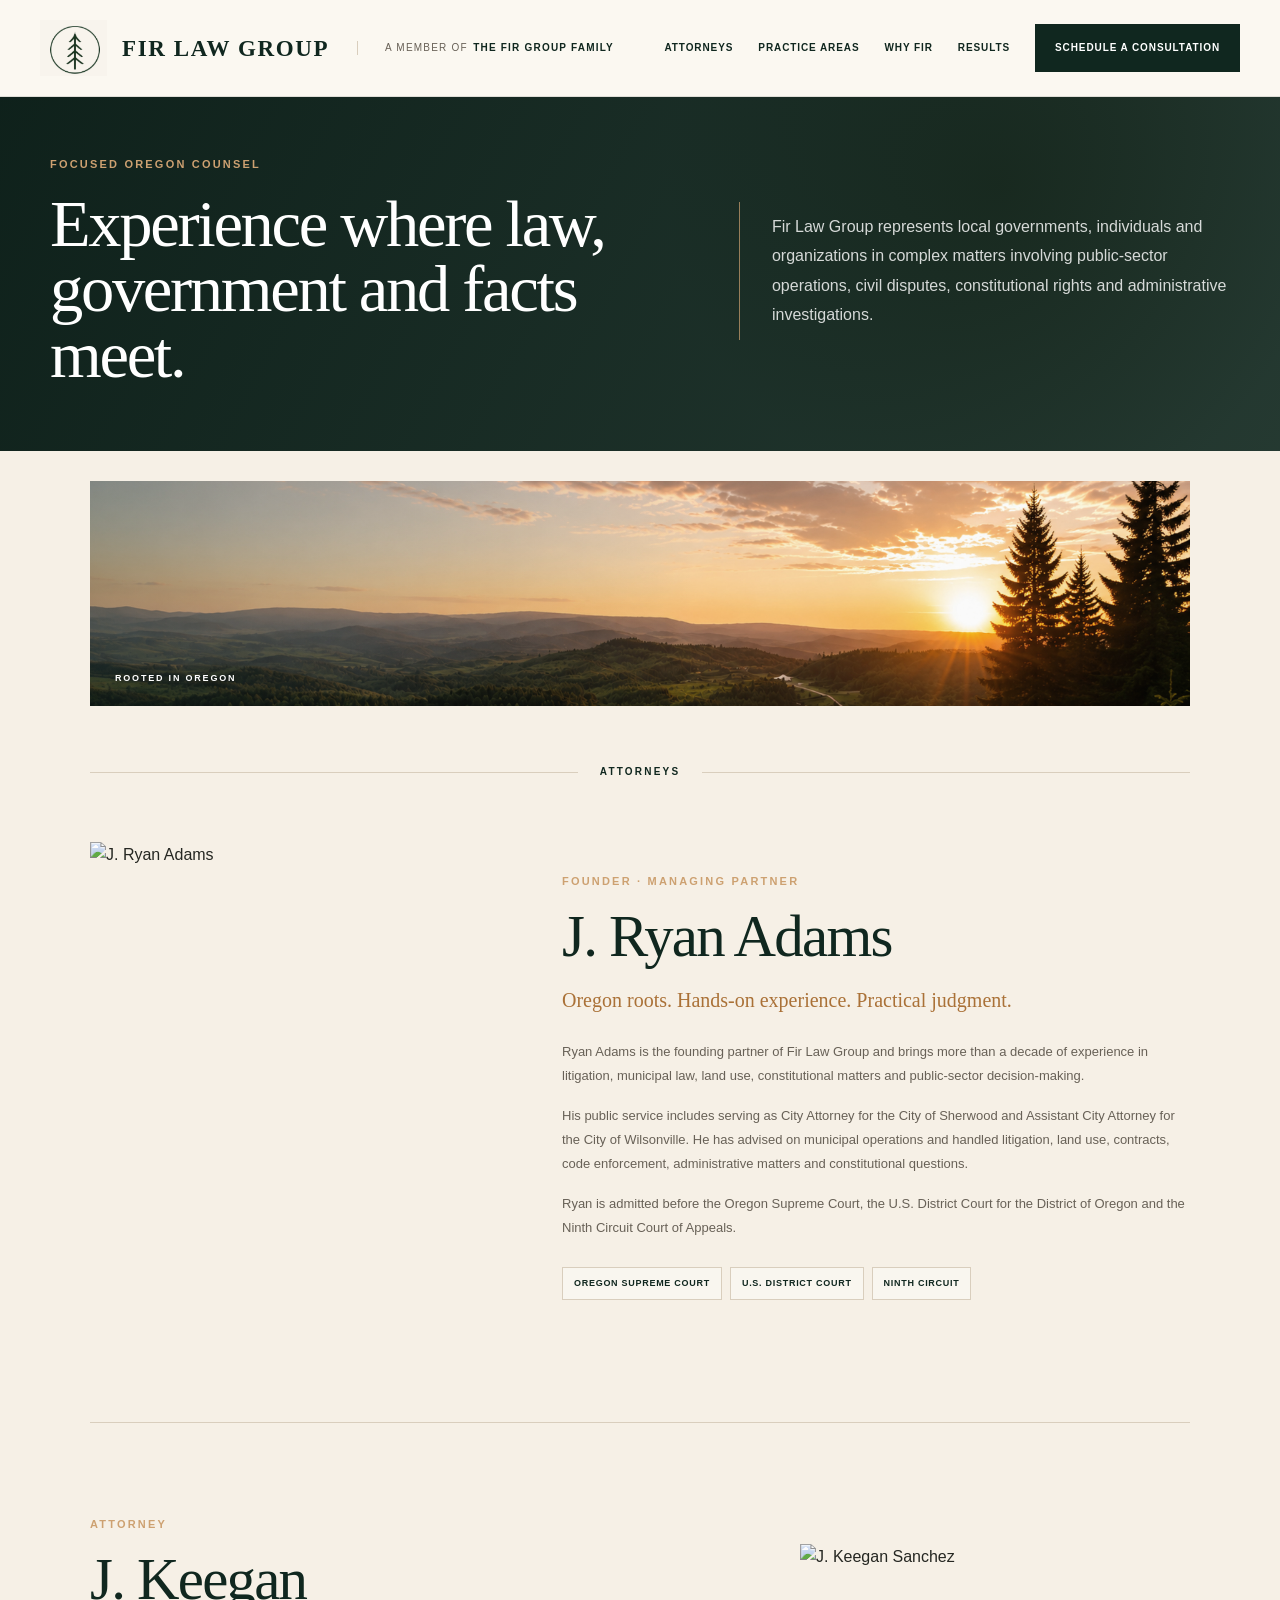
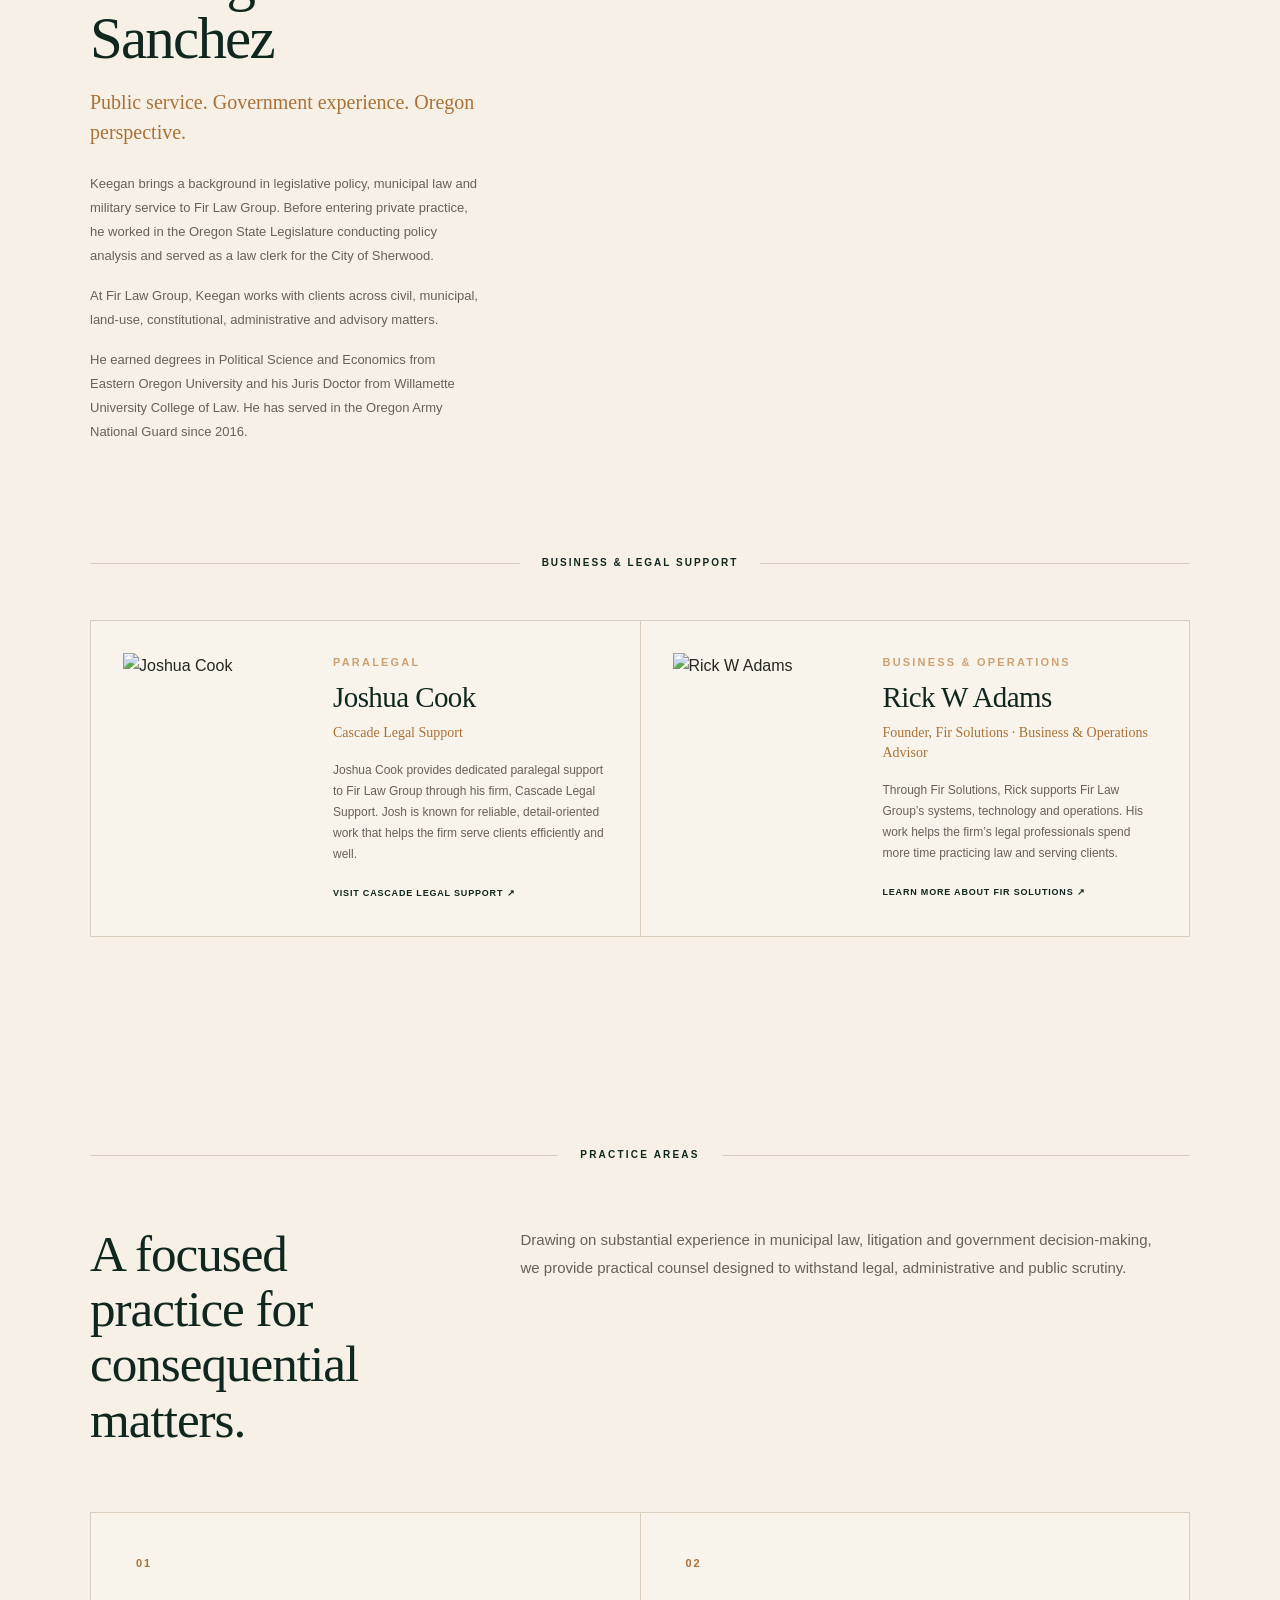
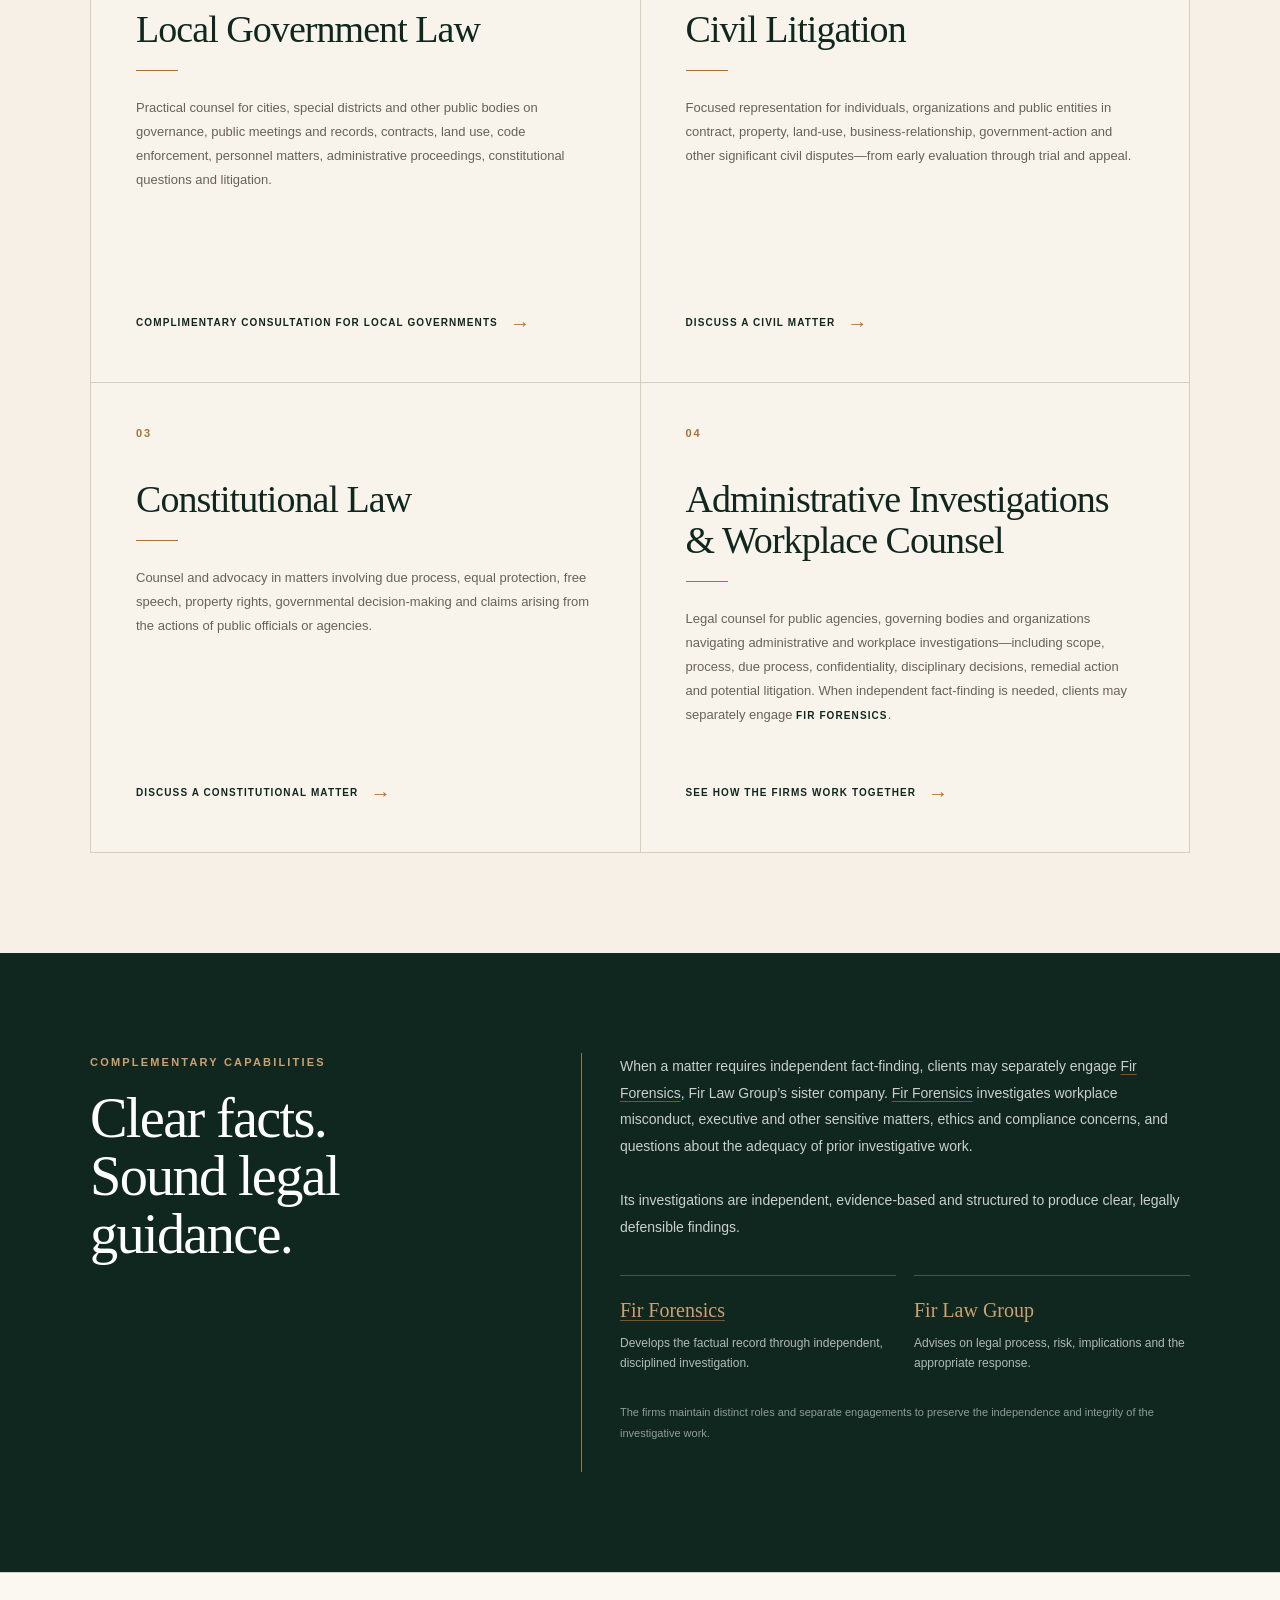
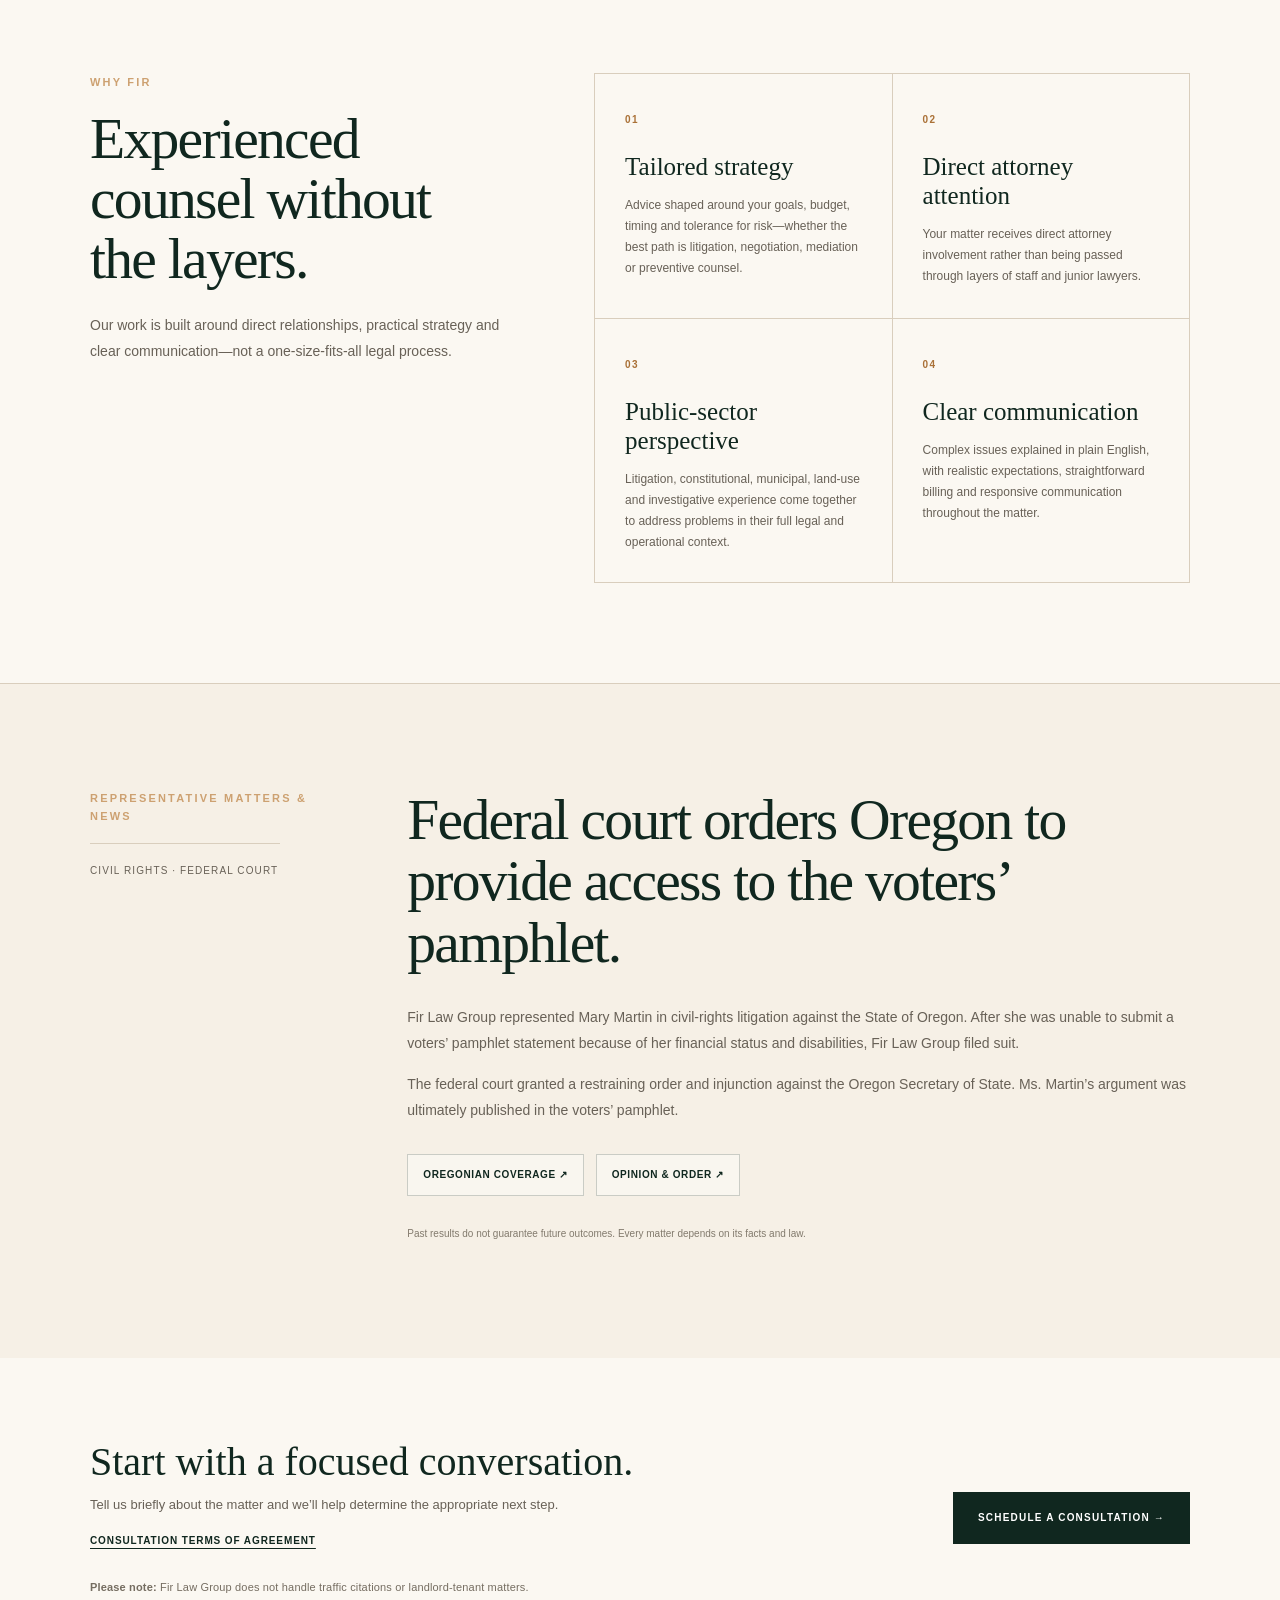
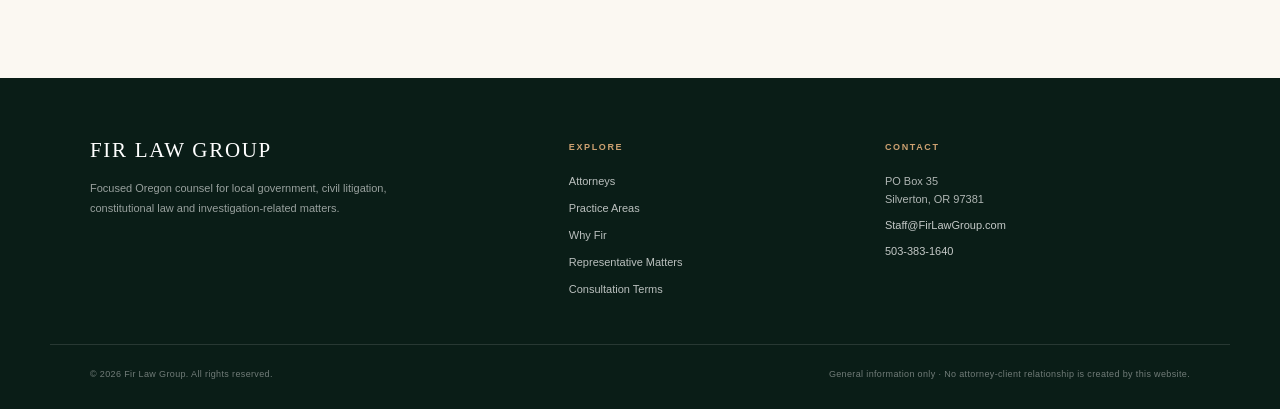
==== commit 5d4a4e5e: "Publish Scenic Concept as production site" ====
--- a/index.html
+++ b/index.html
@@ -1,326 +1,378 @@
 <!doctype html>
 <html lang="en">
 <head>
-  <meta name="site-build" content="2026-08-09-v123">
-  <!-- Fir Law Group build 2026-08-09-v123 -->
   <meta charset="utf-8">
   <meta name="viewport" content="width=device-width, initial-scale=1">
-  <title>Fir Law Group | Practical Counsel in the Pacific Northwest</title>
-  <meta name="description" content="Fir Law Group is a boutique Oregon law firm providing practical counsel in civil litigation, land use and real estate, local government, business law, constitutional rights, and general civil matters.">
-  <link rel="stylesheet" href="css/style-v138-natural-desktop-hero.css?v=144">
-  <meta name="site-build-v124" content="rick-mobile-layout-fixed">
-  <meta name="site-build-v125" content="rick-mobile-refined">
-  <meta name="site-build-v126" content="rick-match-team-mobile">
-  <meta name="site-build-v127" content="rick-match-josh">
-  <meta name="site-build-v128" content="josh-rick-name-style-match-tony">
-
-  <link rel="icon" href="favicon.ico?v=129" sizes="any">
-  <link rel="icon" type="image/png" sizes="32x32" href="assets/favicon-32.png?v=129">
-  <link rel="icon" type="image/png" sizes="16x16" href="assets/favicon-16.png?v=129">
-  <link rel="apple-touch-icon" sizes="180x180" href="assets/apple-touch-icon.png?v=129">
-<meta name="site-build-v130" content="tony-removed-phone-footer-restored"><meta name="site-build-v131" content="footer-phone-under-contact"><meta name="site-build-v132" content="rick-photo-match-josh"><meta name="site-build-v133" content="mobile-header-and-hero-refinement"><meta name="site-build-v134" content="mobile-sunset-hero-live-text"><meta name="site-build-v135" content="mobile-hero-precedence-and-rick-photo-match"><meta name="site-build-v136" content="forensics-style-desktop-header"><meta name="site-build-v137" content="footer-social-icons"></head>
+  <title>Fir Law Group | Focused Oregon Counsel</title>
+  <meta name="description" content="Focused Oregon counsel for local government, civil litigation, constitutional law and investigation-related matters.">
+  <style>
+    :root{
+      --fir:#10271f;
+      --fir-deep:#0a1d17;
+      --fir-soft:#17382d;
+      --cream:#f6f0e6;
+      --cream-light:#fbf8f2;
+      --bronze:#aa7137;
+      --bronze-light:#cda171;
+      --ink:#23251f;
+      --muted:#686157;
+      --line:#d9cebd;
+      --serif:Georgia,"Times New Roman",serif;
+      --sans:Arial,Helvetica,sans-serif;
+    }
+    *{box-sizing:border-box}
+    html{scroll-behavior:smooth}
+    body{margin:0;background:var(--cream);color:var(--ink);font-family:var(--sans);font-size:16px;line-height:1.65}
+    a{color:inherit}
+    .company-link{color:inherit;text-decoration-color:rgba(170,113,55,.65);text-decoration-thickness:1px;text-underline-offset:3px}
+    .company-link:hover{color:var(--bronze-light)}
+    .preview-bar{background:#d5a562;color:#1d241d;text-align:center;padding:8px 18px;font:700 11px/1.2 var(--sans);letter-spacing:.13em;text-transform:uppercase}
+    .site-header{background:rgba(251,248,242,.98);border-bottom:1px solid rgba(16,39,31,.12)}
+    .header-inner{max-width:1380px;margin:auto;min-height:96px;padding:16px 40px;display:flex;align-items:center;gap:28px}
+    .brand{display:flex;align-items:center;gap:15px;text-decoration:none;min-width:230px}
+    .brand-logo{width:67px;height:56px;display:block;object-fit:contain}
+    .brand-name{font:600 23px/1 var(--serif);letter-spacing:.07em;color:var(--fir)}
+    .family{border-left:1px solid var(--line);padding-left:27px;display:inline-flex;align-items:baseline;gap:.55em;font-size:10px;line-height:1.45;letter-spacing:.12em;text-transform:uppercase;color:var(--muted);white-space:nowrap;text-decoration:none}
+    .family strong{color:var(--fir);font-weight:700}
+    nav{margin-left:auto;display:flex;align-items:center;gap:25px}
+    nav a{text-decoration:none;text-transform:uppercase;letter-spacing:.09em;font-size:10px;font-weight:700;color:var(--fir)}
+    .consult-btn{background:var(--fir);color:#fff;padding:16px 20px;white-space:nowrap}
+    .hero{background:linear-gradient(118deg,rgba(10,29,23,.98),rgba(16,39,31,.91)),radial-gradient(circle at 78% 25%,#9d7045 0,transparent 32%);color:#fff;min-height:440px;display:flex;align-items:center}
+    .hero-inner{width:min(1180px,calc(100% - 80px));margin:auto;padding:86px 0 92px;display:grid;grid-template-columns:1.08fr .92fr;gap:90px;align-items:end}
+    .eyebrow{margin:0 0 18px;color:var(--bronze-light);font-size:11px;font-weight:700;letter-spacing:.2em;text-transform:uppercase}
+    h1{font:400 clamp(48px,6vw,82px)/.98 var(--serif);letter-spacing:-.035em;margin:0;max-width:640px}
+    .hero-copy{border-left:1px solid rgba(205,161,113,.7);padding:10px 0 10px 32px;color:rgba(255,255,255,.82);font-size:16px;line-height:1.85;max-width:520px}
+    @media(min-width:951px){
+      .hero{min-height:0}
+      .hero-inner{padding:58px 0 64px;grid-template-columns:1.12fr .88fr;gap:64px;align-items:center}
+      .hero h1{font-size:clamp(48px,5.2vw,72px);max-width:590px}
+      .hero-copy{margin:0}
+    }
+    .scenic-band{max-width:1180px;height:225px;margin:30px auto 0;padding:0 40px;position:relative}
+    .scenic-panel{position:relative;height:100%;overflow:hidden;background:var(--fir)}
+    .scenic-panel img{width:100%;height:100%;display:block;object-fit:cover;filter:saturate(.88) contrast(.98)}
+    .scenic-panel:first-child img{object-position:center 54%}
+    .scenic-panel:first-child::after{content:"";position:absolute;inset:0;background:linear-gradient(90deg,rgba(10,29,23,.28),transparent 55%)}
+    .scenic-caption{position:absolute;left:25px;bottom:20px;z-index:1;margin:0;color:#fff;font-size:9px;font-weight:700;letter-spacing:.2em;text-transform:uppercase;text-shadow:0 1px 8px rgba(0,0,0,.45)}
+    .section{max-width:1180px;margin:auto;padding:100px 40px}
+    .section-rule{display:grid;grid-template-columns:1fr auto 1fr;align-items:center;gap:22px;margin-bottom:62px}
+    .section-rule span{height:1px;background:var(--line)}
+    .section-rule h2{margin:0;color:var(--fir);font-size:10px;letter-spacing:.22em;text-transform:uppercase}
+    .intro{display:grid;grid-template-columns:.7fr 1.3fr;gap:70px;margin-bottom:65px;align-items:start}
+    .intro h2{font:400 clamp(34px,4vw,53px)/1.08 var(--serif);margin:0;color:var(--fir);letter-spacing:-.02em}
+    .intro p{margin:0;color:var(--muted);font-size:15px;line-height:1.9;max-width:650px}
+    .practice-grid{display:grid;grid-template-columns:repeat(2,minmax(0,1fr));border-top:1px solid var(--line);border-left:1px solid var(--line)}
+    .practice-card{position:relative;min-height:470px;padding:45px 45px 42px;border-right:1px solid var(--line);border-bottom:1px solid var(--line);display:flex;flex-direction:column;background:rgba(251,248,242,.42);transition:.25s ease}
+    .practice-card:hover{background:#fff;transform:translateY(-2px);box-shadow:0 18px 40px rgba(16,39,31,.07);z-index:2}
+    .num{font:600 11px/1 var(--sans);letter-spacing:.16em;color:var(--bronze);margin-bottom:40px}
+    .practice-card h3{font:400 38px/1.08 var(--serif);color:var(--fir);margin:0 0 20px;letter-spacing:-.025em}
+    .mini-rule{width:42px;height:1px;background:var(--bronze);margin-bottom:25px}
+    .practice-card p{margin:0 0 28px;color:var(--muted);font-size:13px;line-height:1.85}
+    .practice-card a{margin-top:auto;text-decoration:none;text-transform:uppercase;letter-spacing:.11em;font-size:10px;font-weight:700;color:var(--fir);display:inline-flex;gap:12px;align-items:center}
+    .practice-card a span{font-size:20px;color:var(--bronze);font-weight:400;transition:.2s ease}
+    .practice-card:hover a span{transform:translateX(4px)}
+    .attorneys{padding-top:58px;padding-bottom:110px}
+    .attorney-row{display:grid;grid-template-columns:minmax(290px,390px) 1fr;gap:82px;align-items:center;padding:0 0 92px;margin-bottom:92px;border-bottom:1px solid var(--line)}
+    .attorney-row:last-child{margin-bottom:0;padding-bottom:0;border-bottom:0}
+    .attorney-row-reverse{margin-bottom:0;padding-bottom:0;border-bottom:0}
+    .attorney-row-reverse .attorney-photo{order:2}
+    .attorney-row-reverse .attorney-copy{order:1}
+    .attorney-photo{width:100%;max-width:390px}
+    .attorney-row-reverse .attorney-photo{justify-self:end}
+    .attorney-photo img{width:100%;display:block;aspect-ratio:4/5;object-fit:cover;filter:saturate(.88) contrast(.98)}
+    .attorney-copy h2{font:400 clamp(40px,4.6vw,60px)/1 var(--serif);letter-spacing:-.03em;color:var(--fir);margin:0 0 18px}
+    .attorney-copy>p:not(.eyebrow):not(.attorney-deck){color:var(--muted);font-size:13px;line-height:1.85;margin:0 0 16px;max-width:690px}
+    .attorney-deck{font:400 20px/1.5 var(--serif);color:var(--bronze);margin:0 0 25px}
+    .credentials{display:flex;flex-wrap:wrap;gap:8px;margin-top:27px}
+    .credentials span{border:1px solid var(--line);padding:8px 11px;font-size:9px;font-weight:700;letter-spacing:.08em;text-transform:uppercase;color:var(--fir);background:rgba(255,255,255,.35)}
+    .support-heading{display:grid;grid-template-columns:1fr auto 1fr;align-items:center;gap:22px;margin:95px 0 48px}
+    .support-heading span{height:1px;background:var(--line)}
+    .support-heading h3{margin:0;color:var(--fir);font-size:10px;letter-spacing:.2em;text-transform:uppercase}
+    .support-grid{display:grid;grid-template-columns:1fr 1fr;border-top:1px solid var(--line);border-left:1px solid var(--line)}
+    .support-card{display:grid;grid-template-columns:180px 1fr;gap:30px;padding:32px;border-right:1px solid var(--line);border-bottom:1px solid var(--line);background:rgba(251,248,242,.42);align-items:start}
+    .support-card img{display:block;width:100%;aspect-ratio:4/5;object-fit:cover;filter:saturate(.88) contrast(.98)}
+    .support-card .eyebrow{margin-bottom:11px}
+    .support-card h3{font:400 29px/1.06 var(--serif);letter-spacing:-.02em;color:var(--fir);margin:0 0 10px}
+    .support-role{font:400 14px/1.45 var(--serif);color:var(--bronze);margin:0 0 17px}
+    .support-card p:not(.eyebrow):not(.support-role){font-size:12px;line-height:1.75;color:var(--muted);margin:0 0 13px}
+    .support-card a{font-size:9px;font-weight:700;letter-spacing:.09em;text-transform:uppercase;text-decoration:none;color:var(--fir)}
+    .partnership{background:var(--fir);color:#fff}
+    .partnership-inner{max-width:1180px;margin:auto;padding:100px 40px;display:grid;grid-template-columns:.8fr 1.2fr;gap:85px}
+    .partnership h2{font:400 clamp(40px,4.4vw,62px)/1.03 var(--serif);letter-spacing:-.03em;margin:0}
+    .partner-copy{border-left:1px solid rgba(205,161,113,.65);padding-left:38px}
+    .partner-copy>p{margin:0 0 28px;color:rgba(255,255,255,.78);line-height:1.9;font-size:14px}
+    .roles{display:grid;grid-template-columns:1fr 1fr;gap:18px;margin-top:35px}
+    .role{border-top:1px solid rgba(255,255,255,.22);padding-top:18px}
+    .role strong{display:block;color:var(--bronze-light);font-family:var(--serif);font-size:20px;font-weight:400;margin-bottom:7px}
+    .role span{display:block;color:rgba(255,255,255,.68);font-size:12px;line-height:1.65}
+    .distinction{margin-top:28px!important;font-size:11px!important;color:rgba(255,255,255,.54)!important}
+    .why-fir{background:var(--cream-light);border-top:1px solid var(--line);border-bottom:1px solid var(--line)}
+    .why-inner{max-width:1180px;margin:auto;padding:100px 40px;display:grid;grid-template-columns:.82fr 1.18fr;gap:90px;align-items:start}
+    .why-lead h2{font:400 clamp(41px,4.5vw,60px)/1.04 var(--serif);letter-spacing:-.03em;color:var(--fir);margin:0 0 24px}
+    .why-lead>p:last-child{color:var(--muted);font-size:14px;line-height:1.85;max-width:430px}
+    .why-grid{display:grid;grid-template-columns:1fr 1fr;border-top:1px solid var(--line);border-left:1px solid var(--line)}
+    .why-grid article{padding:31px 30px 29px;border-right:1px solid var(--line);border-bottom:1px solid var(--line);min-height:245px}
+    .why-grid span{font-size:10px;font-weight:700;letter-spacing:.13em;color:var(--bronze)}
+    .why-grid h3{font:400 25px/1.15 var(--serif);color:var(--fir);margin:22px 0 13px}
+    .why-grid p{margin:0;color:var(--muted);font-size:12px;line-height:1.75}
+    .results{background:var(--cream)}
+    .results-inner{max-width:1180px;margin:auto;padding:105px 40px;display:grid;grid-template-columns:.45fr 1.55fr;gap:90px}
+    .result-label>span{display:block;color:var(--muted);font-size:10px;text-transform:uppercase;letter-spacing:.11em;border-top:1px solid var(--line);padding-top:19px;max-width:190px}
+    .result-copy h2{font:400 clamp(38px,4.5vw,59px)/1.07 var(--serif);letter-spacing:-.03em;color:var(--fir);margin:0 0 30px;max-width:800px}
+    .result-copy>p:not(.result-note){font-size:14px;line-height:1.9;color:var(--muted);max-width:800px}
+    .result-links{display:flex;flex-wrap:wrap;gap:12px;margin:30px 0}
+    .result-links a{display:inline-block;text-decoration:none;border:1px solid rgba(16,39,31,.2);padding:12px 15px;color:var(--fir);font-size:10px;font-weight:700;letter-spacing:.06em;text-transform:uppercase;background:rgba(255,255,255,.35)}
+    .result-note{font-size:10px;color:#827a6d;margin-top:25px}
+    .consultation{background:var(--cream-light)}
+    .consultation-inner{max-width:1180px;margin:auto;padding:82px 40px;display:grid;grid-template-columns:1fr auto;align-items:center;gap:60px}
+    .consultation h2{font:400 40px/1.1 var(--serif);color:var(--fir);margin:0 0 10px}
+    .consultation p{margin:0;color:var(--muted);font-size:13px}
+    .consultation-links{display:flex;align-items:center;gap:22px;margin-top:18px;flex-wrap:wrap}
+    .consultation-links a{color:var(--fir);font-size:10px;font-weight:700;letter-spacing:.09em;text-transform:uppercase;text-underline-offset:4px}
+    .consultation .matter-note{margin:28px 0 0;color:#756d61;font-size:11px;letter-spacing:.015em;max-width:640px}
+    .cta{display:inline-block;text-decoration:none;background:var(--fir);color:#fff;padding:18px 25px;text-transform:uppercase;letter-spacing:.12em;font-size:10px;font-weight:700;white-space:nowrap}
+    footer{background:var(--fir-deep);color:rgba(255,255,255,.68)}
+    .footer-inner{max-width:1180px;margin:auto;padding:62px 40px 45px;display:grid;grid-template-columns:1.2fr .72fr .9fr;gap:72px;font-size:11px}
+    .footer-brand{font:400 21px/1 var(--serif);letter-spacing:.08em;color:#fff}
+    .footer-tagline{max-width:350px;margin:18px 0 0;line-height:1.8;color:rgba(255,255,255,.58)}
+    .footer-heading{margin:0 0 17px;color:var(--bronze-light);font-size:9px;font-weight:700;letter-spacing:.18em;text-transform:uppercase}
+    .footer-links{display:grid;gap:9px}
+    .footer-links a{color:rgba(255,255,255,.72);text-decoration:none}
+    .footer-links a:hover{color:#fff}
+    .footer-contact{font-style:normal;display:grid;gap:8px;line-height:1.65}
+    .footer-contact a{color:rgba(255,255,255,.76);text-decoration:none}
+    .footer-bottom{max-width:1180px;margin:auto;padding:22px 40px 28px;border-top:1px solid rgba(255,255,255,.12);display:flex;justify-content:space-between;gap:30px;color:rgba(255,255,255,.42);font-size:9px;letter-spacing:.04em}
+    @media(max-width:950px){
+      .family,nav a:not(.consult-btn){display:none}.header-inner{min-height:78px;padding:11px 25px}.brand-logo{width:58px;height:48px}.hero-inner,.intro,.partnership-inner,.why-inner,.results-inner{grid-template-columns:1fr}.hero-inner{gap:45px;width:min(100% - 50px,1180px)}.hero-copy{max-width:680px}.scenic-band{height:205px;padding:0 25px;margin-top:28px}.partnership-inner,.why-inner,.results-inner{gap:40px}.practice-card{min-height:500px}.attorney-row{gap:48px}.support-card{grid-template-columns:145px 1fr;padding:24px;gap:22px}.why-grid{max-width:760px}.result-label>span{max-width:none}.footer-inner{grid-template-columns:1fr 1fr;gap:45px}.footer-brand-block{grid-column:1/-1}
+    }
+    @media(max-width:680px){
+      .preview-bar{font-size:9px}.header-inner{padding:10px 18px}.brand{min-width:0}.brand-name{font-size:18px}.brand-logo{width:52px;height:43px}.consult-btn{display:none}.hero{min-height:420px}.hero-inner{width:calc(100% - 38px);padding:66px 0}.hero-copy{padding-left:20px;font-size:14px}.scenic-band{height:175px;margin-top:20px;padding:0 20px}.section{padding:72px 20px}.attorneys{padding-top:50px}.section-rule{margin-bottom:45px}.intro{gap:25px;margin-bottom:45px}.attorney-row{grid-template-columns:1fr;gap:30px;padding-bottom:65px;margin-bottom:65px}.attorney-photo{max-width:285px}.attorney-row-reverse{padding-bottom:0;margin-bottom:0}.attorney-row-reverse .attorney-photo{order:1;justify-self:start}.attorney-row-reverse .attorney-copy{order:2}.support-heading{margin-top:70px}.support-grid{grid-template-columns:1fr}.support-card{grid-template-columns:110px 1fr;padding:22px 18px;gap:18px}.support-card h3{font-size:25px}.practice-grid{grid-template-columns:1fr}.practice-card{min-height:auto;padding:36px 28px}.practice-card h3{font-size:33px}.partnership-inner,.why-inner,.results-inner{padding:72px 20px}.partner-copy{padding-left:24px}.roles,.why-grid{grid-template-columns:1fr}.why-grid article{min-height:auto}.result-copy h2{font-size:38px}.consultation-inner{padding:65px 20px 45px;display:block}.consultation-links{display:block}.consultation-links a{display:inline-block;margin-top:15px}.consultation .matter-note{margin-top:25px}.cta{margin-top:28px}.footer-inner{padding:45px 20px 32px;display:grid;grid-template-columns:1fr;gap:34px}.footer-brand-block{grid-column:auto}.footer-bottom{padding:20px;display:block}.footer-bottom span{display:block;margin-top:6px}
+    }
+  </style>
+</head>
 <body>
-  <a class="skip-link" href="#main">Skip to content</a>
-
   <header class="site-header">
     <div class="header-inner">
-      <a class="v110-brand" href="#top" aria-label="Fir Law Group home">
-        <img src="images/fir-law-mark.png" alt="">
-        <span><strong>FIR</strong><small>LAW GROUP</small></span>
+      <a class="brand" href="#" aria-label="Fir Law Group home">
+        <img class="brand-logo" src="assets/fir-law-mark-original.png" alt="">
+        <span class="brand-name">FIR LAW GROUP</span>
       </a>
-
-      <div class="v110-family">
-        <a class="v110-family-title" href="https://firgroup.org/" target="_blank" rel="noopener">
-          <span>A Member of</span>
-          <strong>The Fir Group Family</strong>
-        </a>
-        <div class="v110-family-links">
-          <a href="https://firforensics.com/" target="_blank" rel="noopener">
-            <img src="images/fir-law-mark.png" alt=""><span>Fir Forensics</span>
-          </a>
-          <a href="https://firsolutions.org/" target="_blank" rel="noopener">
-            <img src="images/fir-law-mark.png" alt=""><span>Fir Solutions</span>
-          </a>
-        </div>
-      </div>
-
-      <div class="v110-social" aria-label="Fir Law Group social media">
-        <a href="#" aria-label="Facebook"><svg viewBox="0 0 24 24"><path d="M14 8h3V4h-3c-3 0-5 2-5 5v2H6v4h3v7h4v-7h3.5l.5-4h-4V9c0-.7.3-1 1-1Z"/></svg></a>
-        <a href="#" aria-label="LinkedIn"><svg viewBox="0 0 24 24"><path d="M6.5 8.5H3V21h3.5V8.5ZM4.75 3A2.05 2.05 0 1 0 4.75 7.1 2.05 2.05 0 0 0 4.75 3ZM21 14.1c0-3.8-2-5.9-4.8-5.9-2.2 0-3.2 1.2-3.8 2v-1.7H9V21h3.5v-6.2c0-1.6.3-3.2 2.4-3.2 2 0 2.1 1.9 2.1 3.3V21H21v-6.9Z"/></svg></a>
-        <a href="#" aria-label="Instagram"><svg viewBox="0 0 24 24"><path d="M7 2h10a5 5 0 0 1 5 5v10a5 5 0 0 1-5 5H7a5 5 0 0 1-5-5V7a5 5 0 0 1 5-5Zm0 2a3 3 0 0 0-3 3v10a3 3 0 0 0 3 3h10a3 3 0 0 0 3-3V7a3 3 0 0 0-3-3H7Zm5 3.5A4.5 4.5 0 1 1 7.5 12 4.5 4.5 0 0 1 12 7.5Zm0 2A2.5 2.5 0 1 0 14.5 12 2.5 2.5 0 0 0 12 9.5ZM17.8 6.2a1.05 1.05 0 1 1-1.05 1.05A1.05 1.05 0 0 1 17.8 6.2Z"/></svg></a>
-        <a href="#" aria-label="YouTube"><svg viewBox="0 0 24 24"><path d="M23 12s0-3.4-.4-5c-.2-1.2-1-2-2.2-2.2C18.5 4.3 12 4.3 12 4.3s-6.5 0-8.4.5C2.4 5 1.6 5.8 1.4 7 1 8.6 1 12 1 12s0 3.4.4 5c.2 1.2 1 2 2.2 2.2 1.9.5 8.4.5 8.4.5s6.5 0 8.4-.5c1.2-.2 2-1 2.2-2.2.4-1.6.4-5 .4-5ZM9.8 15.6V8.4l6.2 3.6-6.2 3.6Z"/></svg></a>
-      </div>
-
-      <nav class="v110-nav" aria-label="Primary navigation">
-        <a href="#about">About</a>
+      <a class="family" href="https://firgroup.org/" target="_blank" rel="noopener"><span>A member of</span><strong>The Fir Group Family</strong></a>
+      <nav aria-label="Preview navigation">
         <a href="#attorneys">Attorneys</a>
         <a href="#practice-areas">Practice Areas</a>
         <a href="#why-fir">Why Fir</a>
         <a href="#results">Results</a>
-        <a href="#contact">Contact</a>
+        <a href="https://firlawgroup.cliogrow.com/book" class="consult-btn">Schedule a Consultation</a>
       </nav>
-
-      <div class="v117-contact">
-        <a class="v110-cta" href="https://firlawgroup.cliogrow.com/book">Schedule a Consultation</a>
-      </div>
-
-      <button class="menu-button" type="button" aria-label="Open menu" aria-expanded="false" aria-controls="mobile-nav"><span>Menu</span></button>
-</div>
-    <nav id="mobile-nav" class="mobile-nav" aria-label="Mobile navigation" hidden>
-      <div class="mobile-nav-inner">
-        <div class="mobile-nav-links">
-          <a href="#about">About</a>
+    </div>
+  </header>
+
+  <main>
+    <section class="hero">
+      <div class="hero-inner">
+        <div>
+          <p class="eyebrow">Focused Oregon counsel</p>
+          <h1>Experience where law, government and facts meet.</h1>
+        </div>
+        <p class="hero-copy">Fir Law Group represents local governments, individuals and organizations in complex matters involving public-sector operations, civil disputes, constitutional rights and administrative investigations.</p>
+      </div>
+    </section>
+
+    <div class="scenic-band" aria-label="Oregon sunset landscape">
+      <div class="scenic-panel">
+        <img src="assets/oregon-sunset-panorama.jpg" alt="Sunset over a forested Oregon valley">
+        <p class="scenic-caption">Rooted in Oregon</p>
+      </div>
+    </div>
+
+    <section id="attorneys" class="attorneys section">
+      <div class="section-rule"><span></span><h2>Attorneys</h2><span></span></div>
+      <div class="attorney-row">
+        <div class="attorney-photo"><img src="https://www.firlawgroup.com/images/ryan-v76.jpeg" alt="J. Ryan Adams"></div>
+        <div class="attorney-copy">
+          <p class="eyebrow">Founder · Managing Partner</p>
+          <h2>J. Ryan Adams</h2>
+          <p class="attorney-deck">Oregon roots. Hands-on experience. Practical judgment.</p>
+          <p>Ryan Adams is the founding partner of Fir Law Group and brings more than a decade of experience in litigation, municipal law, land use, constitutional matters and public-sector decision-making.</p>
+          <p>His public service includes serving as City Attorney for the City of Sherwood and Assistant City Attorney for the City of Wilsonville. He has advised on municipal operations and handled litigation, land use, contracts, code enforcement, administrative matters and constitutional questions.</p>
+          <p>Ryan is admitted before the Oregon Supreme Court, the U.S. District Court for the District of Oregon and the Ninth Circuit Court of Appeals.</p>
+          <div class="credentials"><span>Oregon Supreme Court</span><span>U.S. District Court</span><span>Ninth Circuit</span></div>
+        </div>
+      </div>
+      <div class="attorney-row attorney-row-reverse">
+        <div class="attorney-photo"><img src="https://www.firlawgroup.com/images/keegan-sanchez-outdoor-v144.jpg" alt="J. Keegan Sanchez"></div>
+        <div class="attorney-copy">
+          <p class="eyebrow">Attorney</p>
+          <h2>J. Keegan Sanchez</h2>
+          <p class="attorney-deck">Public service. Government experience. Oregon perspective.</p>
+          <p>Keegan brings a background in legislative policy, municipal law and military service to Fir Law Group. Before entering private practice, he worked in the Oregon State Legislature conducting policy analysis and served as a law clerk for the City of Sherwood.</p>
+          <p>At Fir Law Group, Keegan works with clients across civil, municipal, land-use, constitutional, administrative and advisory matters.</p>
+          <p>He earned degrees in Political Science and Economics from Eastern Oregon University and his Juris Doctor from Willamette University College of Law. He has served in the Oregon Army National Guard since 2016.</p>
+        </div>
+      </div>
+      <div class="support-heading"><span></span><h3>Business &amp; Legal Support</h3><span></span></div>
+      <div class="support-grid">
+        <article class="support-card">
+          <img src="https://www.firlawgroup.com/images/josh-v139.jpeg" alt="Joshua Cook">
+          <div>
+            <p class="eyebrow">Paralegal</p>
+            <h3>Joshua Cook</h3>
+            <p class="support-role">Cascade Legal Support</p>
+            <p>Joshua Cook provides dedicated paralegal support to Fir Law Group through his firm, Cascade Legal Support. Josh is known for reliable, detail-oriented work that helps the firm serve clients efficiently and well.</p>
+            <a href="https://www.cascadelegalsupport.com/" target="_blank" rel="noopener">Visit Cascade Legal Support ↗</a>
+          </div>
+        </article>
+        <article class="support-card">
+          <img src="https://www.firlawgroup.com/images/rick-adams-v82.jpeg" alt="Rick W Adams">
+          <div>
+            <p class="eyebrow">Business &amp; Operations</p>
+            <h3>Rick W Adams</h3>
+            <p class="support-role">Founder, Fir Solutions · Business &amp; Operations Advisor</p>
+            <p>Through Fir Solutions, Rick supports Fir Law Group’s systems, technology and operations. His work helps the firm’s legal professionals spend more time practicing law and serving clients.</p>
+            <a href="https://firsolutions.org/" target="_blank" rel="noopener">Learn more about Fir Solutions ↗</a>
+          </div>
+        </article>
+      </div>
+    </section>
+
+    <section id="practice-areas" class="section">
+      <div class="section-rule"><span></span><h2>Practice Areas</h2><span></span></div>
+      <div class="intro">
+        <h2>A focused practice for consequential matters.</h2>
+        <p>Drawing on substantial experience in municipal law, litigation and government decision-making, we provide practical counsel designed to withstand legal, administrative and public scrutiny.</p>
+      </div>
+
+      <div class="practice-grid">
+        <article class="practice-card">
+          <span class="num">01</span>
+          <h3>Local Government Law</h3>
+          <div class="mini-rule"></div>
+          <p>Practical counsel for cities, special districts and other public bodies on governance, public meetings and records, contracts, land use, code enforcement, personnel matters, administrative proceedings, constitutional questions and litigation.</p>
+          <a href="https://firlawgroup.cliogrow.com/book">Complimentary consultation for local governments <span>→</span></a>
+        </article>
+
+        <article class="practice-card">
+          <span class="num">02</span>
+          <h3>Civil Litigation</h3>
+          <div class="mini-rule"></div>
+          <p>Focused representation for individuals, organizations and public entities in contract, property, land-use, business-relationship, government-action and other significant civil disputes—from early evaluation through trial and appeal.</p>
+          <a href="https://firlawgroup.cliogrow.com/book">Discuss a civil matter <span>→</span></a>
+        </article>
+
+        <article class="practice-card">
+          <span class="num">03</span>
+          <h3>Constitutional Law</h3>
+          <div class="mini-rule"></div>
+          <p>Counsel and advocacy in matters involving due process, equal protection, free speech, property rights, governmental decision-making and claims arising from the actions of public officials or agencies.</p>
+          <a href="https://firlawgroup.cliogrow.com/book">Discuss a constitutional matter <span>→</span></a>
+        </article>
+
+        <article class="practice-card">
+          <span class="num">04</span>
+          <h3>Administrative Investigations &amp; Workplace Counsel</h3>
+          <div class="mini-rule"></div>
+          <p>Legal counsel for public agencies, governing bodies and organizations navigating administrative and workplace investigations—including scope, process, due process, confidentiality, disciplinary decisions, remedial action and potential litigation. When independent fact-finding is needed, clients may separately engage <a class="company-link" href="https://firforensics.com/">Fir Forensics</a>.</p>
+          <a href="#partnership">See how the firms work together <span>→</span></a>
+        </article>
+      </div>
+    </section>
+
+    <section id="partnership" class="partnership">
+      <div class="partnership-inner">
+        <div>
+          <p class="eyebrow">Complementary capabilities</p>
+          <h2>Clear facts.<br>Sound legal guidance.</h2>
+        </div>
+        <div class="partner-copy">
+          <p>When a matter requires independent fact-finding, clients may separately engage <a class="company-link" href="https://firforensics.com/">Fir Forensics</a>, Fir Law Group’s sister company. <a class="company-link" href="https://firforensics.com/">Fir Forensics</a> investigates workplace misconduct, executive and other sensitive matters, ethics and compliance concerns, and questions about the adequacy of prior investigative work.</p>
+          <p>Its investigations are independent, evidence-based and structured to produce clear, legally defensible findings.</p>
+          <div class="roles">
+            <div class="role"><strong><a class="company-link" href="https://firforensics.com/">Fir Forensics</a></strong><span>Develops the factual record through independent, disciplined investigation.</span></div>
+            <div class="role"><strong>Fir Law Group</strong><span>Advises on legal process, risk, implications and the appropriate response.</span></div>
+          </div>
+          <p class="distinction">The firms maintain distinct roles and separate engagements to preserve the independence and integrity of the investigative work.</p>
+        </div>
+      </div>
+    </section>
+
+    <section id="why-fir" class="why-fir">
+      <div class="why-inner">
+        <div class="why-lead">
+          <p class="eyebrow">Why Fir</p>
+          <h2>Experienced counsel without the layers.</h2>
+          <p>Our work is built around direct relationships, practical strategy and clear communication—not a one-size-fits-all legal process.</p>
+        </div>
+        <div class="why-grid">
+          <article><span>01</span><h3>Tailored strategy</h3><p>Advice shaped around your goals, budget, timing and tolerance for risk—whether the best path is litigation, negotiation, mediation or preventive counsel.</p></article>
+          <article><span>02</span><h3>Direct attorney attention</h3><p>Your matter receives direct attorney involvement rather than being passed through layers of staff and junior lawyers.</p></article>
+          <article><span>03</span><h3>Public-sector perspective</h3><p>Litigation, constitutional, municipal, land-use and investigative experience come together to address problems in their full legal and operational context.</p></article>
+          <article><span>04</span><h3>Clear communication</h3><p>Complex issues explained in plain English, with realistic expectations, straightforward billing and responsive communication throughout the matter.</p></article>
+        </div>
+      </div>
+    </section>
+
+    <section id="results" class="results">
+      <div class="results-inner">
+        <div class="result-label">
+          <p class="eyebrow">Representative Matters &amp; News</p>
+          <span>Civil rights · Federal court</span>
+        </div>
+        <div class="result-copy">
+          <h2>Federal court orders Oregon to provide access to the voters’ pamphlet.</h2>
+          <p>Fir Law Group represented Mary Martin in civil-rights litigation against the State of Oregon. After she was unable to submit a voters’ pamphlet statement because of her financial status and disabilities, Fir Law Group filed suit.</p>
+          <p>The federal court granted a restraining order and injunction against the Oregon Secretary of State. Ms. Martin’s argument was ultimately published in the voters’ pamphlet.</p>
+          <div class="result-links">
+            <a href="https://www.oregonlive.com/politics/2026/03/judge-rules-state-must-let-disabled-senior-submit-anti-gas-tax-argument-for-voters-pamphlet.html" target="_blank" rel="noopener">Oregonian coverage ↗</a>
+            <a href="https://static1.squarespace.com/static/6945e40070d7851b1d49a765/t/6a3be83a9d73f16e08c42b95/1782310970399/Opinion+and+Order.pdf" target="_blank" rel="noopener">Opinion &amp; Order ↗</a>
+          </div>
+          <p class="result-note">Past results do not guarantee future outcomes. Every matter depends on its facts and law.</p>
+        </div>
+      </div>
+    </section>
+
+    <section id="consultation" class="consultation">
+      <div class="consultation-inner">
+        <div>
+          <h2>Start with a focused conversation.</h2>
+          <p>Tell us briefly about the matter and we’ll help determine the appropriate next step.</p>
+          <div class="consultation-links"><a href="https://www.firlawgroup.com/book-appointment">Consultation Terms of Agreement</a></div>
+          <p class="matter-note"><strong>Please note:</strong> Fir Law Group does not handle traffic citations or landlord-tenant matters.</p>
+        </div>
+        <a class="cta" href="https://firlawgroup.cliogrow.com/book">Schedule a Consultation →</a>
+      </div>
+    </section>
+  </main>
+
+  <footer>
+    <div class="footer-inner">
+      <div class="footer-brand-block">
+        <div class="footer-brand">FIR LAW GROUP</div>
+        <p class="footer-tagline">Focused Oregon counsel for local government, civil litigation, constitutional law and investigation-related matters.</p>
+      </div>
+      <div>
+        <p class="footer-heading">Explore</p>
+        <div class="footer-links">
           <a href="#attorneys">Attorneys</a>
           <a href="#practice-areas">Practice Areas</a>
           <a href="#why-fir">Why Fir</a>
-          <a href="#results">Results</a>
-          <a href="#contact">Contact</a>
-        </div>
-
-        <a class="mobile-consultation" href="https://firlawgroup.cliogrow.com/book">Schedule a Consultation <span>→</span></a>
-
-        <div class="mobile-contact-row">
-          <a class="mobile-phone" href="tel:+15033831640">503-383-1640</a>
-          <a class="mobile-family" href="https://firgroup.org/" target="_blank" rel="noopener">A Member of The Fir Group Family</a>
-        </div>
-
-        <div class="mobile-social" aria-label="Fir Law Group social media">
-          <a href="#" aria-label="Facebook" title="Facebook">
-            <svg viewBox="0 0 24 24" aria-hidden="true"><path d="M14 8h3V4h-3c-3 0-5 2-5 5v2H6v4h3v7h4v-7h3.5l.5-4h-4V9c0-.7.3-1 1-1Z"/></svg>
-          </a>
-          <a href="#" aria-label="LinkedIn" title="LinkedIn">
-            <svg viewBox="0 0 24 24" aria-hidden="true"><path d="M6.5 8.5H3V21h3.5V8.5ZM4.75 3A2.05 2.05 0 1 0 4.75 7.1 2.05 2.05 0 0 0 4.75 3ZM21 14.1c0-3.8-2-5.9-4.8-5.9-2.2 0-3.2 1.2-3.8 2v-1.7H9V21h3.5v-6.2c0-1.6.3-3.2 2.4-3.2 2 0 2.1 1.9 2.1 3.3V21H21v-6.9Z"/></svg>
-          </a>
-          <a href="#" aria-label="Instagram" title="Instagram">
-            <svg viewBox="0 0 24 24" aria-hidden="true"><path d="M7 2h10a5 5 0 0 1 5 5v10a5 5 0 0 1-5 5H7a5 5 0 0 1-5-5V7a5 5 0 0 1 5-5Zm0 2a3 3 0 0 0-3 3v10a3 3 0 0 0 3 3h10a3 3 0 0 0 3-3V7a3 3 0 0 0-3-3H7Zm5 3.5A4.5 4.5 0 1 1 7.5 12 4.5 4.5 0 0 1 12 7.5Zm0 2A2.5 2.5 0 1 0 14.5 12 2.5 2.5 0 0 0 12 9.5ZM17.8 6.2a1.05 1.05 0 1 1-1.05 1.05A1.05 1.05 0 0 1 17.8 6.2Z"/></svg>
-          </a>
-          <a href="#" aria-label="YouTube" title="YouTube">
-            <svg viewBox="0 0 24 24" aria-hidden="true"><path d="M23 12s0-3.4-.4-5c-.2-1.2-1-2-2.2-2.2C18.5 4.3 12 4.3 12 4.3s-6.5 0-8.4.5C2.4 5 1.6 5.8 1.4 7 1 8.6 1 12 1 12s0 3.4.4 5c.2 1.2 1 2 2.2 2.2 1.9.5 8.4.5 8.4.5s6.5 0 8.4-.5c1.2-.2 2-1 2.2-2.2.4-1.6.4-5 .4-5ZM9.8 15.6V8.4l6.2 3.6-6.2 3.6Z"/></svg>
-          </a>
-        </div>
-      </div>
-    </nav>
-  </header>
-
-  <main id="main">
-    <section id="top" class="hero-v69-locked" aria-label="Fir Law Group">
-  <div class="hero-desktop-v138">
-    <img src="images/hero-desktop-natural-v138.jpg" alt="Sunset over a forested Pacific Northwest valley">
-    <div class="hero-desktop-v138-copy">
-      <h1><span>Practical counsel.</span><span>Trusted guidance.</span><span>Real-world solutions.</span></h1>
-      <span class="hero-desktop-v138-rule" aria-hidden="true"></span>
-      <p>A boutique law firm serving individuals, businesses and local governments throughout the state of Oregon.</p>
+          <a href="#results">Representative Matters</a>
+          <a href="https://www.firlawgroup.com/book-appointment">Consultation Terms</a>
+        </div>
+      </div>
+      <div>
+        <p class="footer-heading">Contact</p>
+        <address class="footer-contact">
+          <span>PO Box 35<br>Silverton, OR 97381</span>
+          <a href="mailto:Staff@FirLawGroup.com">Staff@FirLawGroup.com</a>
+          <a href="tel:+15033831640">503-383-1640</a>
+        </address>
+      </div>
     </div>
-  </div>
-  <div class="hero-mobile-v134">
-    <img src="images/hero-mobile-sunset-v134.jpg" alt="Sunset over a forested Pacific Northwest valley">
-    <div class="hero-mobile-v134-copy">
-      <h1><span>Practical counsel.</span><span>Trusted guidance.</span><span>Real-world solutions.</span></h1>
-      <span class="hero-mobile-v134-rule" aria-hidden="true"></span>
-      <p>A boutique law firm serving individuals, businesses and local governments throughout the state of Oregon.</p>
+    <div class="footer-bottom">
+      <span>© 2026 Fir Law Group. All rights reserved.</span>
+      <span>General information only · No attorney-client relationship is created by this website.</span>
     </div>
-  </div>
-</section>
-
-    <section id="about" class="intro section-shell">
-      <p class="eyebrow">Rooted in the Pacific Northwest. Focused on you.</p>
-      <h2>Thoughtful legal guidance for the decisions, disputes, and plans that matter most.</h2>
-      <p class="intro-copy">Fir Law Group serves individuals, families, property owners, small businesses, and rural enterprises throughout the Pacific Northwest. We combine broad civil experience with practical judgment—helping clients protect what they have built, solve problems efficiently, and move forward with confidence.</p>
-      <div class="intro-proof" aria-label="How Fir Law Group works">
-        <span>Straight answers</span><span>Practical strategy</span><span>Direct attorney attention</span><span>Plain-English communication</span>
-      </div>
-    </section>
-
-    <section id="practice-areas" class="practice practice-expanded section-shell" aria-labelledby="practice-title">
-      <div class="section-rule"><span></span><h2 id="practice-title">Practice Areas</h2><span></span></div>
-      <div class="practice-intro">
-        <p class="eyebrow">A broad civil practice</p>
-        <h3>One firm for the legal issues that often overlap in real life.</h3>
-        <p>Legal problems rarely fit neatly into one box. Our practice brings litigation, transactional, land-use, municipal, business, and constitutional experience together so advice is shaped by the whole picture.</p>
-      </div>
-      <div class="practice-grid practice-grid-six">
-        <article><span class="num">01</span><h3>Civil Litigation</h3><div class="mini-rule"></div><p>Strategic representation in contract disputes, property conflicts, business disputes, and other civil cases.</p><a href="#consultation">Discuss a dispute <span>→</span></a></article>
-        <article><span class="num">02</span><h3>Land Use &amp;<br>Real Estate</h3><div class="mini-rule"></div><p>Guidance on zoning, permitting, partitions, boundary issues, property rights, and real-estate transactions.</p><a href="#consultation">Discuss a property matter <span>→</span></a></article>
-        <article><span class="num">03</span><h3>Local<br>Government</h3><div class="mini-rule"></div><p>Practical counsel for cities and other local governments on governance, contracts, land use, public records, code enforcement, employment, and municipal operations.</p><a href="#consultation">Complimentary consultation for local governments <span>→</span></a></article>
-        <article><span class="num">04</span><h3>Business Formation<br>&amp; Transactions</h3><div class="mini-rule"></div><p>LLCs, corporations, partnerships, contracts, sales, transactions, and day-to-day legal advice for growing businesses.</p><a href="#consultation">Talk business <span>→</span></a></article>
-        <article><span class="num">05</span><h3>Constitutional<br>Rights</h3><div class="mini-rule"></div><p>Civil-rights advocacy involving free speech, property rights, due process, and government action.</p><a href="#consultation">Discuss your rights <span>→</span></a></article>
-        <article><span class="num">06</span><h3>General Civil<br>Counsel</h3><div class="mini-rule"></div><p>Contract review and negotiation, small-business employment matters, debt collection, administrative appeals, and practical preventive counsel.</p><a href="#consultation">Ask about your matter <span>→</span></a></article>
-      </div>
-      <p class="practice-exclusions"><strong>Please note:</strong> Fir Law Group does not handle traffic citations or landlord-tenant matters.</p>
-    </section>
-
-    <section id="why-fir" class="why-fir">
-      <div class="topo" aria-hidden="true"></div>
-      <div class="why-inner section-shell">
-        <div class="why-lead">
-          <p class="eyebrow">Why Fir</p>
-          <h2>Experienced counsel without the layers.</h2>
-          <p>Our work is built around direct relationships, practical strategy, and clear communication—not a one-size-fits-all legal process.</p>
-        </div>
-        <div class="why-grid">
-          <article><span>01</span><h3>Tailored strategy</h3><p>Advice shaped around your goals, budget, timing, and tolerance for risk—whether the best path is litigation, negotiation, mediation, or preventive planning.</p></article>
-          <article><span>02</span><h3>Senior-level attention</h3><p>Your matter receives direct attorney involvement rather than being passed through layers of staff and junior lawyers.</p></article>
-          <article><span>03</span><h3>Broad perspective</h3><p>Litigation, transactional, municipal, land-use, business, and advisory experience come together to solve problems holistically.</p></article>
-          <article><span>04</span><h3>Clear communication</h3><p>Complex issues explained in plain English, realistic expectations, straightforward billing, and responsive communication throughout the matter.</p></article>
-        </div>
-      </div>
-    </section>
-
-    <section id="attorneys" class="attorney-feature section-shell" aria-labelledby="attorney-title">
-      <div class="attorney-feature-photo"><img src="images/ryan-v76.jpeg" alt="J. Ryan Adams"></div>
-      <div class="attorney-feature-copy">
-        <p class="eyebrow">Founder - Managing Partner</p>
-        <h2 id="attorney-title">J. Ryan Adams</h2>
-        <p class="attorney-deck">Oregon roots. Hands-on experience. Practical judgment.</p>
-
-        <p>Ryan Adams is the founding partner of Fir Law Group, bringing over a decade of diverse legal experience to deliver practical, results-driven advocacy for individuals, families, small businesses, and rural property owners throughout the Pacific Northwest.</p>
-        <p>Raised with a strong work ethic, Ryan put himself through college and law school by pouring concrete, framing houses, and serving in the military. His hands-on background informs his no-nonsense approach to solving real-world legal challenges.</p>
-        <p>Ryan’s career includes significant public service as City Attorney for the City of Sherwood, where he led the legal department, advised on municipal operations, and handled land use, contracts, litigation, and municipal prosecutions. Earlier, as Assistant City Attorney for the City of Wilsonville, he helped the City achieve notable appellate victories before the Land Use Board of Appeals (LUBA), Oregon Court of Appeals, and Oregon Supreme Court—including a landmark case against a state agency.</p>
-        <p>In private practice, Ryan has focused on representing farmers, small businesses, and property owners in civil litigation, landlord-tenant disputes, land use and real estate matters, business formation and transactions, estate planning, contract disputes, employment issues, and administrative appeals.</p>
-        <p>A dedicated member of the Oregon Army National Guard, Ryan currently serves as Deputy Regional Defense Counsel for the Western United States. He previously held the role of Command Judge Advocate for the 41st Infantry Brigade Combat Team, providing critical legal guidance during two overseas deployments, managing teams, and working with international partners.</p>
-        <p>Ryan is admitted to practice before the Oregon Supreme Court, the U.S. District Court for the District of Oregon, and the Ninth Circuit Court of Appeals. He formerly chaired the Oregon State Bar’s Military and Veterans Law Section and served as a Planning Commissioner for the City of Canby.</p>
-        <p>Deeply rooted in the Willamette Valley, Ryan and his wife Rainie live on their farm, where he spends his free time outdoors—working the land, repairing equipment, or hunting.</p>
-        <p>At Fir Law Group, Ryan is committed to providing clear, strategic, and client-focused representation that protects what you’ve built and helps you move forward with confidence.</p>
-<div class="credentials">
-          <span>Oregon Supreme Court</span><span>U.S. District Court — District of Oregon</span><span>Ninth Circuit Court of Appeals</span>
-        </div>
-      </div>
-    </section>
-<section class="second-attorney second-attorney-expanded keegan-profile section-shell" aria-labelledby="keegan-sanchez-title">
-      <div class="second-attorney-photo">
-        <img src="images/keegan-sanchez-outdoor-v144.jpg" alt="J. Keegan Sanchez, Attorney">
-      </div>
-      <div class="second-attorney-copy">
-        <p class="eyebrow">Attorney</p>
-        <h2 id="keegan-sanchez-title">J. Keegan Sanchez</h2>
-        <p>J. Keegan Sanchez brings a background in legislative policy, municipal law, and military service to Fir Law Group. Raised in Northeast Oregon, his career has been shaped by a longstanding commitment to public service and the communities of Oregon.</p>
-        <p>Keegan earned degrees in Political Science and Economics from Eastern Oregon University in 2021. While at EOU, he served as Student Body President, representing students and helping the university community navigate the challenges of the COVID-19 pandemic.</p>
-        <p>From 2021 through 2026, Keegan worked in the Oregon State Legislature, conducting policy analysis, researching complex issues, analyzing legislation, and navigating the legislative process. This experience gave him a broad understanding of Oregon government and the legal and policy considerations affecting communities throughout the state.</p>
-        <p>Keegan earned his Juris Doctor from Willamette University College of Law in 2026. During law school, he served as a law clerk for the City of Sherwood, where he gained practical experience in municipal government and public-sector law.</p>
-        <p>At Fir Law Group, Keegan works with clients across a broad range of civil, municipal, business, land-use, and advisory matters.</p>
-        <p>Keegan has also served in the Oregon Army National Guard since 2016. He enlisted as a combat medic before commissioning as a Medical Service Corps officer. During an overseas deployment with the 41st Infantry Brigade Combat Team, he supported medical operations and patient evacuation. He is now pursuing service in the Army Judge Advocate General’s Corps, continuing his commitment to public service through military legal practice.</p>
-        <p>Outside of work and military service, Keegan enjoys spending time with his fiancée and their two dogs, Apollo, a yellow Labrador, and Lucy, a golden retriever. He remains deeply connected to Oregon and is proud to serve the communities and institutions that have shaped his career.</p>
-      </div>
-    </section>
-<section class="paralegal-profile section-shell" aria-labelledby="joshua-cook-title">
-      <div class="paralegal-photo">
-        <img src="images/josh-v139.jpeg" alt="Joshua Cook, Paralegal">
-      </div>
-      <div class="paralegal-copy">
-        <p class="eyebrow">Paralegal</p>
-        <h2 id="joshua-cook-title">Joshua Cook</h2>
-        <p>Joshua Cook brings dedicated paralegal support to Fir Law Group through his firm, <a class="paralegal-company-link" href="https://www.cascadelegalsupport.com/" target="_blank" rel="noopener">Cascade Legal Support</a>. Based in Silverton, Josh has built a reputation for reliable, detail-oriented legal support that helps the firm serve clients efficiently and well.</p>
-        <p>Outside of work, Josh enjoys family life with his wife, Mary, and their family in the Silverton community they call home.</p>
-      </div>
-    </section>
-
-
-    <section class="solutions-profile-v82 section-shell" aria-labelledby="rick-adams-title">
-      <div class="solutions-profile-v82-photo">
-        <img src="images/rick-adams-v82.jpeg" alt="Rick W Adams, Founder of Fir Solutions">
-      </div>
-      <div class="solutions-profile-v82-copy">
-        <p class="eyebrow">Business &amp; Operations</p>
-        <h2 id="rick-adams-title">Rick W Adams</h2>
-        <p class="solutions-profile-v82-role">Founder, Fir Solutions <span>|</span> Business &amp; Operations Advisor</p>
-        <p>Through Fir Solutions, Rick provides business and operational support to Fir Law Group, helping the firm build the systems, technology, and processes needed to operate efficiently and serve clients well.</p>
-        <p>Drawing on more than two decades of experience in data, analytics, technology, risk, and organizational leadership, Rick works behind the scenes on firm strategy, technology, financial and operational planning, marketing, and business development. His focus is simple: allow the firm’s legal professionals to spend more of their time practicing law and serving clients, while ensuring the business supporting them runs effectively.</p>
-        <a class="solutions-profile-v82-link" href="https://firsolutions.org/" target="_blank" rel="noopener">Learn more about Fir Solutions <span>→</span></a>
-      </div>
-    </section>
-
-    <section class="who-we-serve section-shell" aria-labelledby="serve-title">
-      <div class="section-rule"><span></span><h2 id="serve-title">Who We Serve</h2><span></span></div>
-      <div class="serve-grid">
-        <article><h3>Property owners &amp; landlords</h3><p>For disputes, land-use questions, transactions, regulatory challenges, and property-rights issues.</p></article>
-        <article><h3>Small businesses</h3><p>For formation, contracts, general counsel, employment questions, transactions, and litigation support.</p></article>
-        <article><h3>Individuals &amp; families</h3><p>For civil disputes, constitutional rights, property matters, and other important personal legal matters.</p></article>
-        <article><h3>Rural &amp; community clients</h3><p>For practical counsel informed by Oregon communities, land, local government, and the realities of operating outside a large corporate environment.</p></article>
-      </div>
-    </section>
-
-    <section id="results" class="selected-matter wins-news">
-      <div class="selected-matter-inner section-shell">
-        <div class="result-label">
-          <p class="eyebrow">Wins &amp; In the News</p>
-          <span class="result-kicker">Civil rights · Federal court</span>
-        </div>
-        <div class="result-copy">
-          <h2>Federal court orders Oregon to provide access to the voters’ pamphlet.</h2>
-          <p>Fir Law Group represented Mary Martin in civil-rights litigation against the State of Oregon. Ms. Martin had gathered a substantial number of signatures for a petition seeking to repeal a gas tax. After the tax was moved to the May 2026 ballot, she was unable to submit a voters’ pamphlet statement because of her financial status and disabilities.</p>
-          <p>Fir Law Group filed suit, and the federal court granted a restraining order and injunction against the Oregon Secretary of State. Ms. Martin’s argument was ultimately published in the voters’ pamphlet.</p>
-          <div class="result-links" aria-label="Mary Martin matter resources">
-            <a href="https://www.oregonlive.com/politics/2026/03/judge-rules-state-must-let-disabled-senior-submit-anti-gas-tax-argument-for-voters-pamphlet.html" target="_blank" rel="noopener">Oregonian coverage <span>↗</span></a>
-            <a href="https://www.firlawgroup.com/s/COMPLAINT_W_EX_Martin.pdf" target="_blank" rel="noopener">Read the complaint <span>↗</span></a>
-            <a href="https://www.firlawgroup.com/s/Opinion-and-Order.pdf" target="_blank" rel="noopener">Read the Opinion &amp; Order <span>↗</span></a>
-          </div>
-          <p class="result-note">Past results do not guarantee future outcomes. Every matter depends on its facts and law.</p>
-        </div>
-      </div>
-    </section>
-
-    <section id="approach" class="approach approach-v17">
-      <div class="topo" aria-hidden="true"></div>
-      <div class="approach-inner section-shell">
-        <div class="approach-lead">
-          <p class="eyebrow">Our Approach</p>
-          <h2>Plain English.<br>Practical solutions.<br>Personal attention.</h2>
-          <div class="gold-line"></div>
-        </div>
-        <div class="approach-steps">
-          <article><div class="approach-icon">◌</div><h3>We Listen</h3><p>We take the time to understand your goals, constraints, and what is really at stake.</p></article>
-          <article><div class="approach-icon">⌁</div><h3>We Advise</h3><p>We explain your options clearly, identify tradeoffs, and recommend a strategy that makes sense.</p></article>
-          <article><div class="approach-icon">◎</div><h3>We Deliver</h3><p>We stay responsive, follow through, and work toward the best practical outcome available.</p></article>
-        </div>
-      </div>
-    </section>
-
-    <section id="consultation" class="consultation-section section-shell">
-      <div class="consultation-lead">
-        <p class="eyebrow">Start with a focused conversation</p>
-        <h2>Let’s talk about what you’re facing.</h2>
-        <p>Schedule a consultation to explore your options and discuss whether Fir Law Group is the right fit for your matter. Flexible appointment times, including evenings, may be available.</p>
-      </div>
-      <div class="consultation-card">
-        <span class="consultation-meta">Initial Consultation</span>
-        <strong>50 minutes</strong>
-        <span class="consultation-price">$500</span>
-        <a href="https://firlawgroup.cliogrow.com/book" class="consultation-button">Schedule a Consultation <span>→</span></a>
-        <p>An initial consultation does not create an attorney-client relationship.<br><a class="consultation-terms-link" href="/book-appointment/">Consultation Terms of Agreement</a></p>
-      </div>
-    </section>
-  </main>
-
-  <footer id="contact" class="site-footer">
-    <div class="footer-inner section-shell">
-      <div class="footer-brand">
-        <div class="footer-logo"><img src="images/fir-law-mark.png" alt=""><span><strong>FIR</strong><small>LAW GROUP</small></span></div>
-        <p>A boutique law firm<br>rooted in the Pacific Northwest</p>
-      </div>
-      <nav class="footer-nav" aria-label="Footer navigation">
-        <div><a href="#about">About</a><a href="#attorneys">Attorneys</a><a href="#practice-areas">Practice Areas</a></div>
-        <div><a href="#why-fir">Why Fir</a><a href="#results">Wins &amp; In the News</a><a href="#consultation">Consultation</a></div>
-      </nav>
-      <address class="footer-contact">
-        
-        <span>PO Box 35</span>
-        <span>Silverton, OR 97381</span>
-        <a href="mailto:Staff@FirLawGroup.com">Staff@FirLawGroup.com</a>
-            <a class="footer-phone-v131" href="tel:+15033831640">503-383-1640</a>
-        <div class="footer-social-v137">
-          <span>Connect with Fir Law Group</span>
-          <div class="footer-social-v137-icons" aria-label="Fir Law Group social media">
-            <a href="#" aria-label="Facebook" title="Facebook"><svg viewBox="0 0 24 24" aria-hidden="true"><path d="M14 8h3V4h-3c-3 0-5 2-5 5v2H6v4h3v7h4v-7h3.5l.5-4h-4V9c0-.7.3-1 1-1Z"/></svg></a>
-            <a href="#" aria-label="LinkedIn" title="LinkedIn"><svg viewBox="0 0 24 24" aria-hidden="true"><path d="M6.5 8.5H3V21h3.5V8.5ZM4.75 3A2.05 2.05 0 1 0 4.75 7.1 2.05 2.05 0 0 0 4.75 3ZM21 14.1c0-3.8-2-5.9-4.8-5.9-2.2 0-3.2 1.2-3.8 2v-1.7H9V21h3.5v-6.2c0-1.6.3-3.2 2.4-3.2 2 0 2.1 1.9 2.1 3.3V21H21v-6.9Z"/></svg></a>
-            <a href="#" aria-label="Instagram" title="Instagram"><svg viewBox="0 0 24 24" aria-hidden="true"><path d="M7 2h10a5 5 0 0 1 5 5v10a5 5 0 0 1-5 5H7a5 5 0 0 1-5-5V7a5 5 0 0 1 5-5Zm0 2a3 3 0 0 0-3 3v10a3 3 0 0 0 3 3h10a3 3 0 0 0 3-3V7a3 3 0 0 0-3-3H7Zm5 3.5A4.5 4.5 0 1 1 7.5 12 4.5 4.5 0 0 1 12 7.5Zm0 2A2.5 2.5 0 1 0 14.5 12 2.5 2.5 0 0 0 12 9.5ZM17.8 6.2a1.05 1.05 0 1 1-1.05 1.05A1.05 1.05 0 0 1 17.8 6.2Z"/></svg></a>
-            <a href="#" aria-label="YouTube" title="YouTube"><svg viewBox="0 0 24 24" aria-hidden="true"><path d="M23 12s0-3.4-.4-5c-.2-1.2-1-2-2.2-2.2C18.5 4.3 12 4.3 12 4.3s-6.5 0-8.4.5C2.4 5 1.6 5.8 1.4 7 1 8.6 1 12 1 12s0 3.4.4 5c.2 1.2 1 2 2.2 2.2 1.9.5 8.4.5 8.4.5s6.5 0 8.4-.5c1.2-.2 2-1 2.2-2.2.4-1.6.4-5 .4-5ZM9.8 15.6V8.4l6.2 3.6-6.2 3.6Z"/></svg></a>
-          </div>
-        </div>
-      </address>
-    </div>
-    <div class="footer-bottom section-shell"><span>© 2026 Fir Law Group. All rights reserved.</span><span><a href="#">Privacy Policy</a><a href="#">Terms of Use</a></span></div>
-</footer>
-
-  <script src="js/site-v124-rick-mobile.js?v=140"></script>
+  </footer>
 </body>
 </html>
